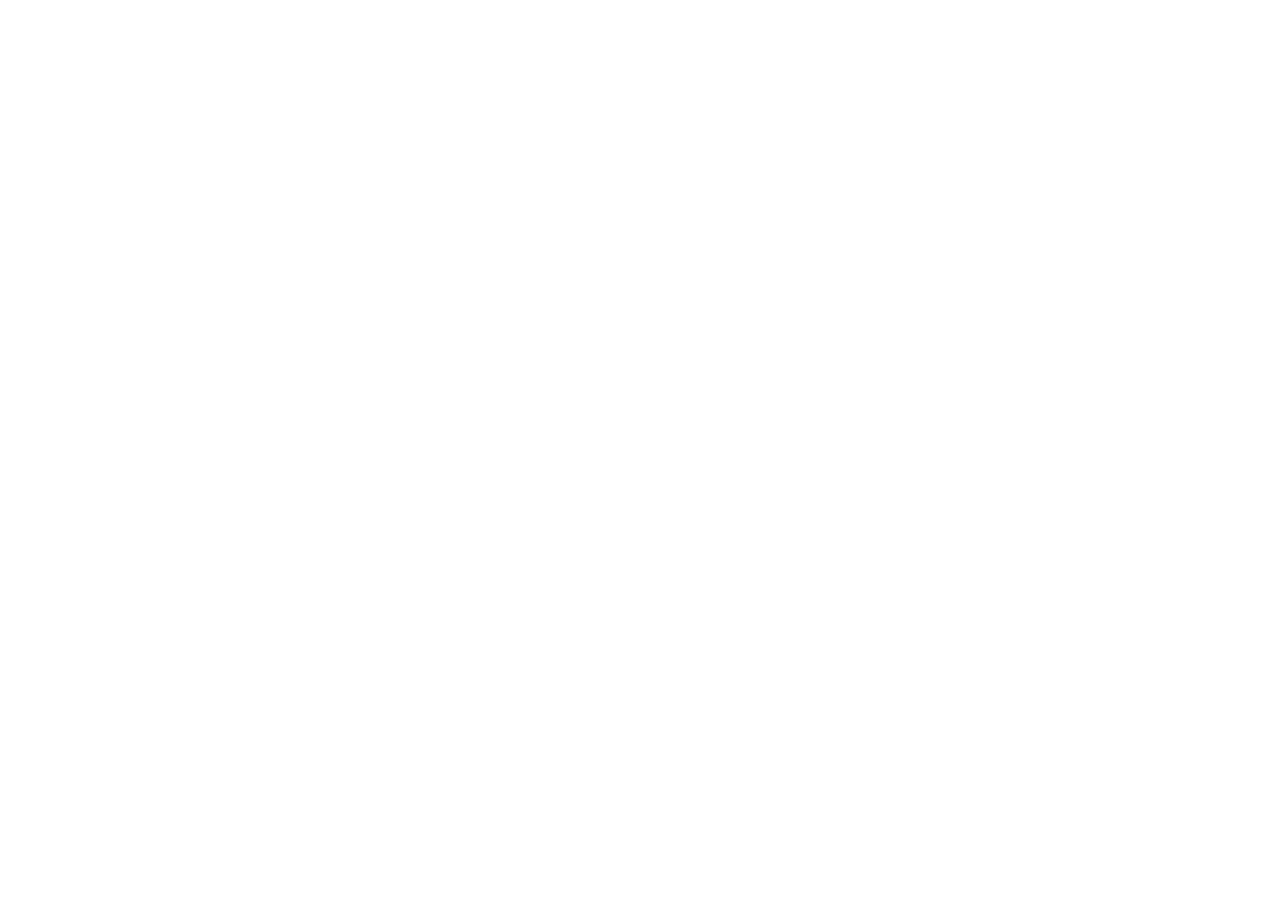
==== index.html @ f48431a9 "Initial commit" ====
<!DOCTYPE html>
<html lang="en">
<head>
    <meta charset="UTF-8">
    <meta http-equiv="X-UA-Compatible" content="IE=edge">
    <meta name="viewport" content="width=device-width, initial-scale=1.0">
    <title>SeeSaw</title>
    <link rel="stylesheet" href="assets/css/style.css">
</head>
<body>
    


    <script src="assets/js/app.js"></script>
</body>
</html>
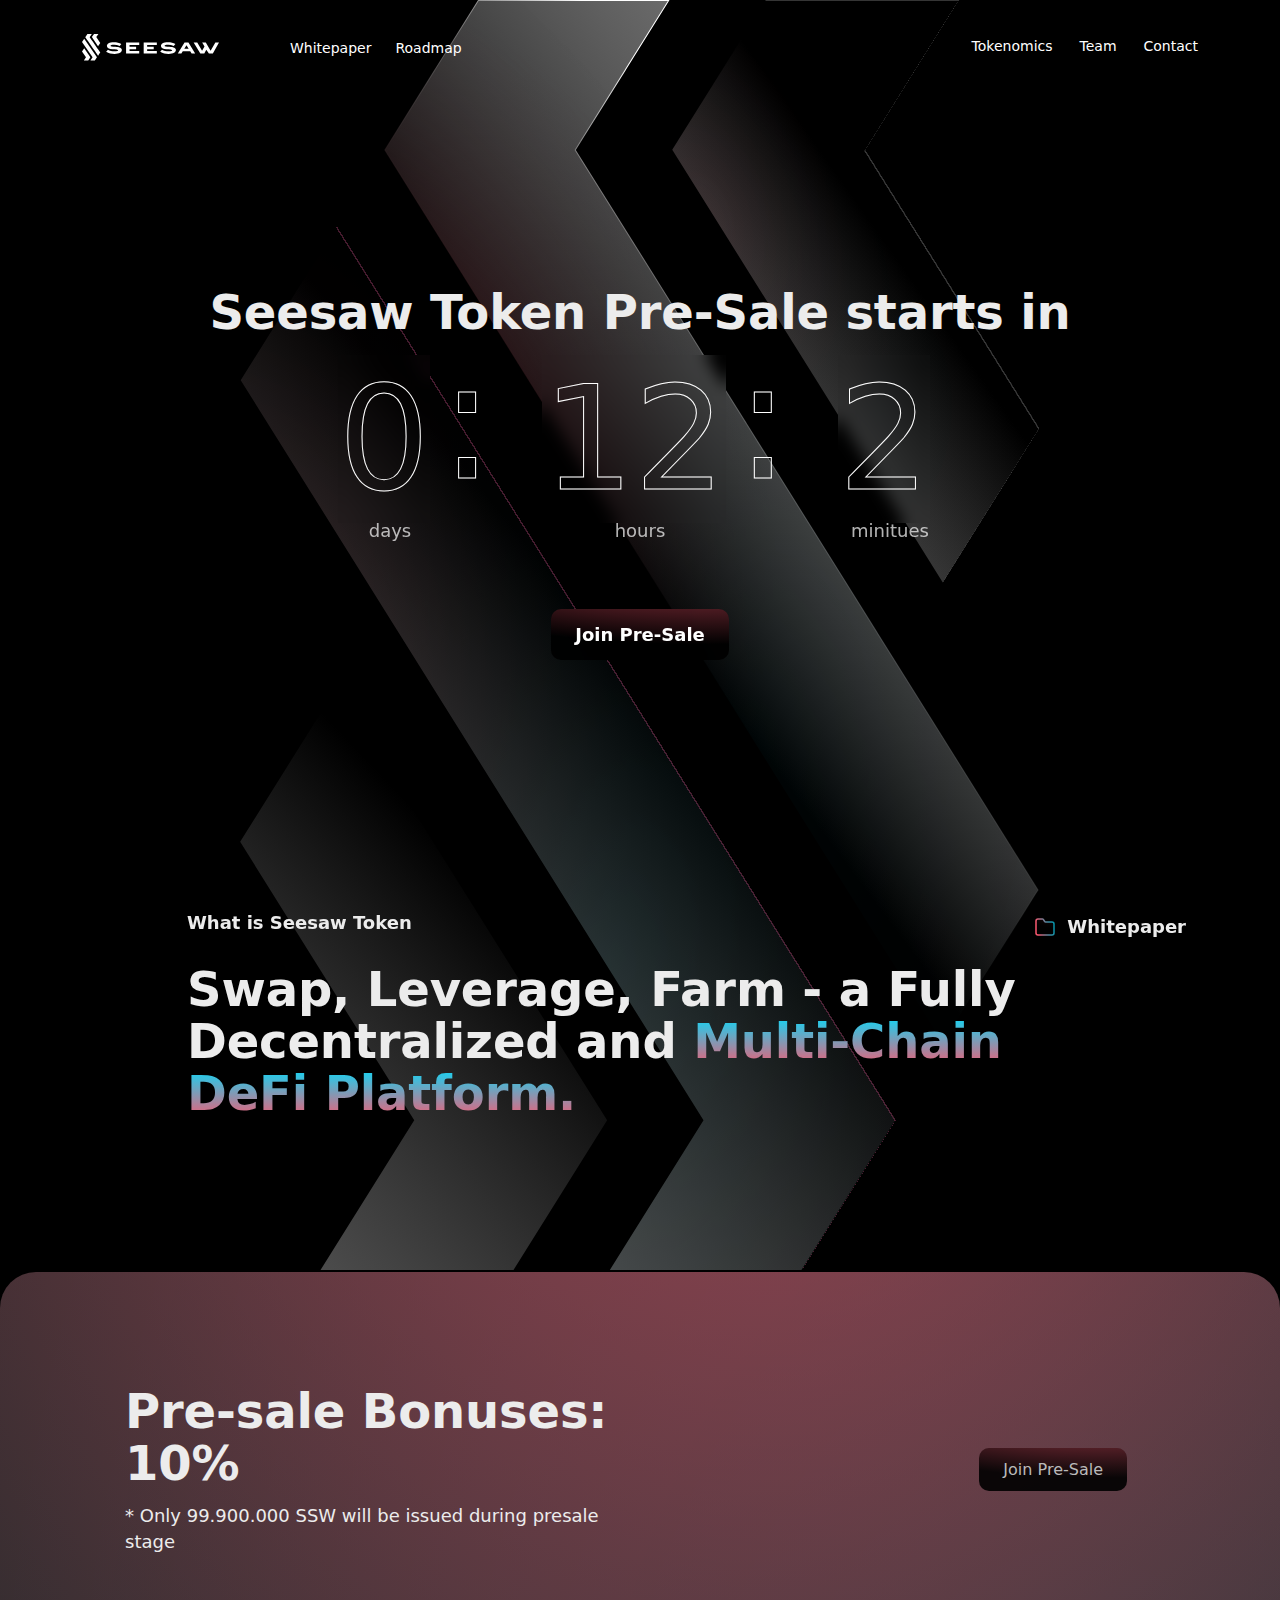
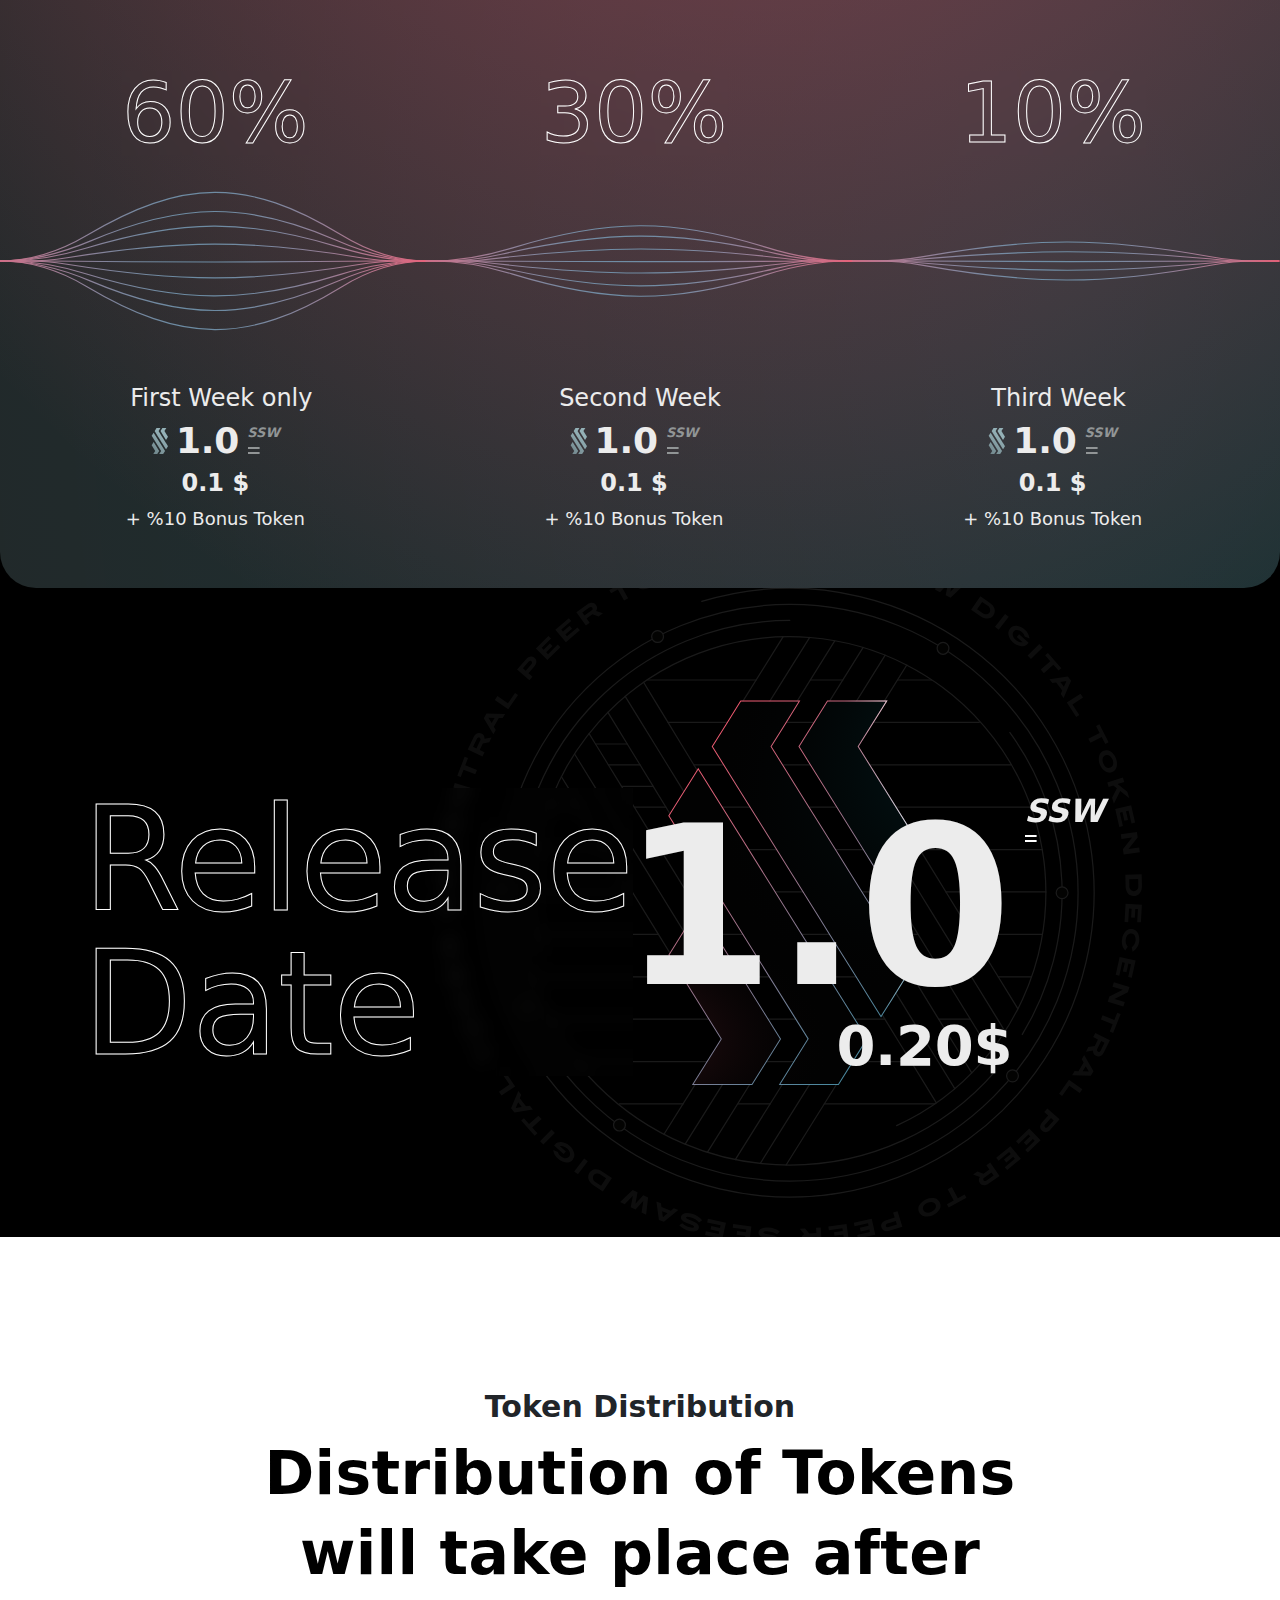
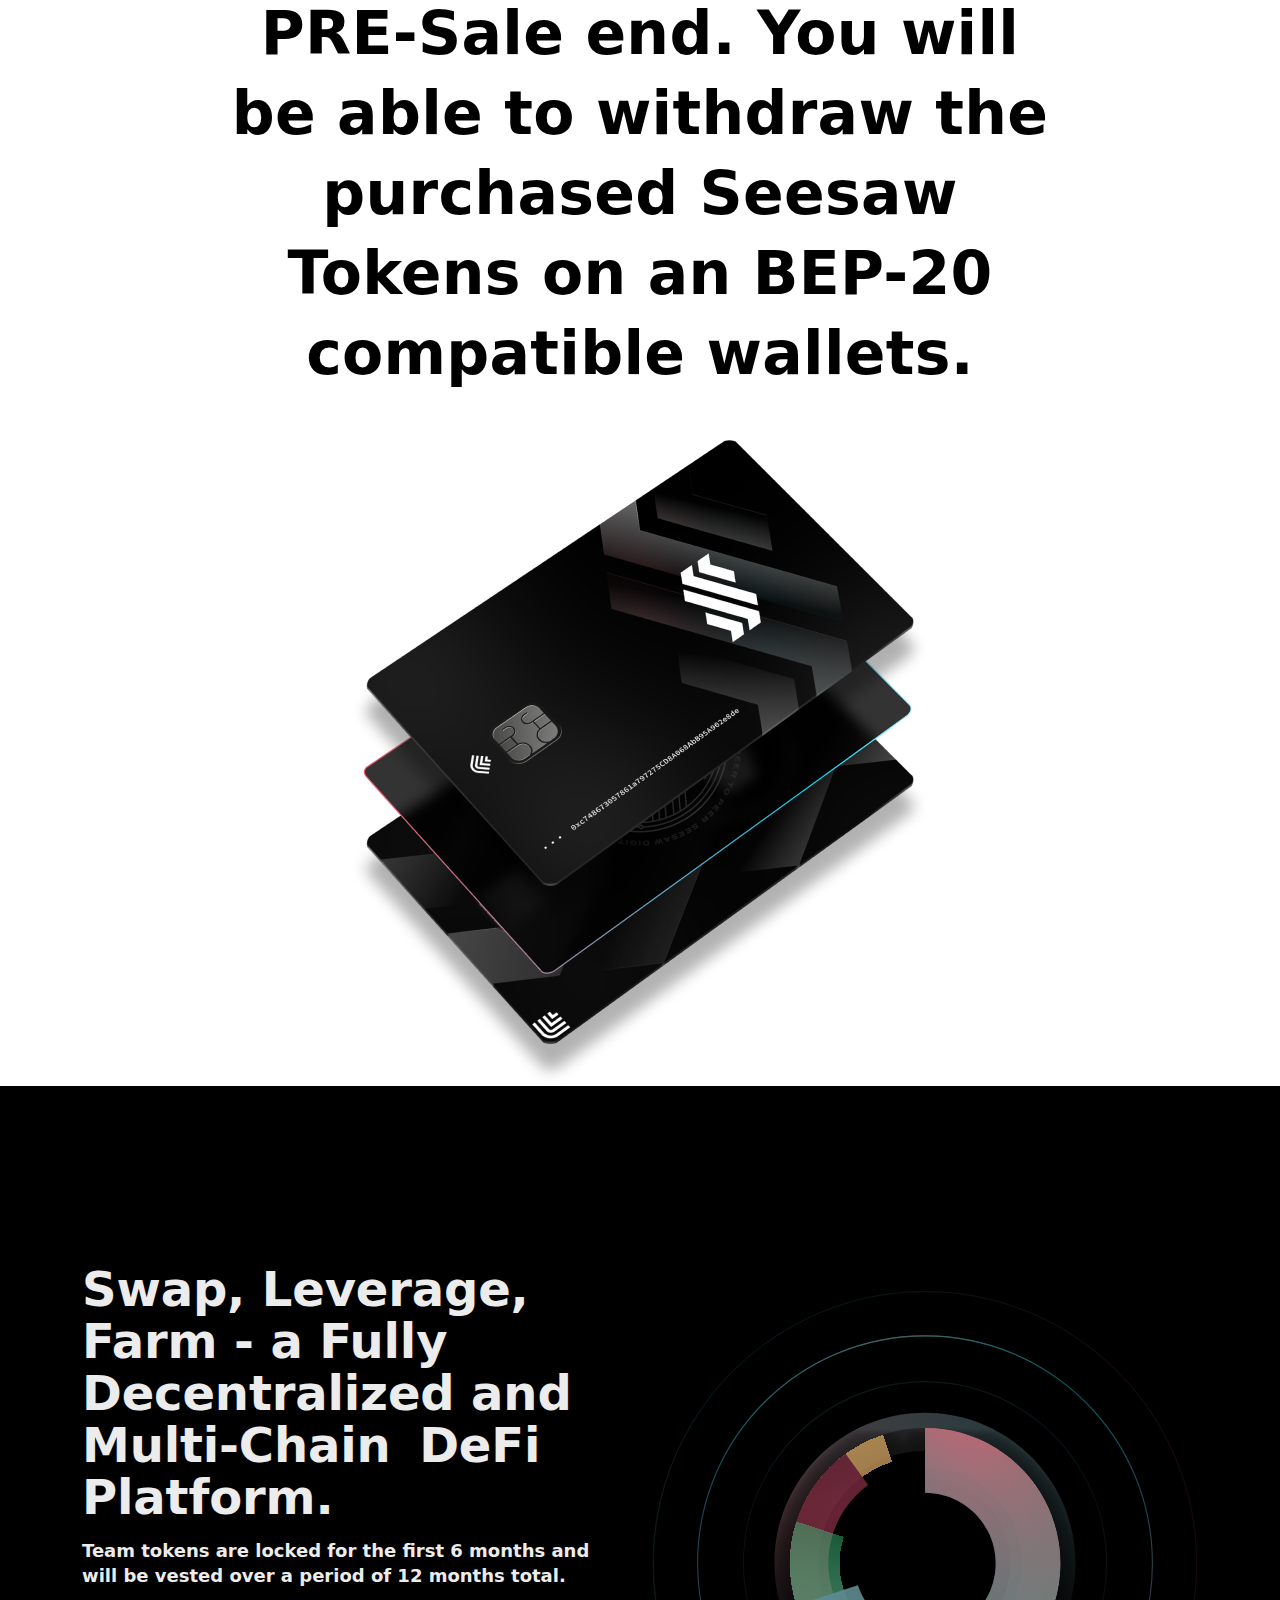
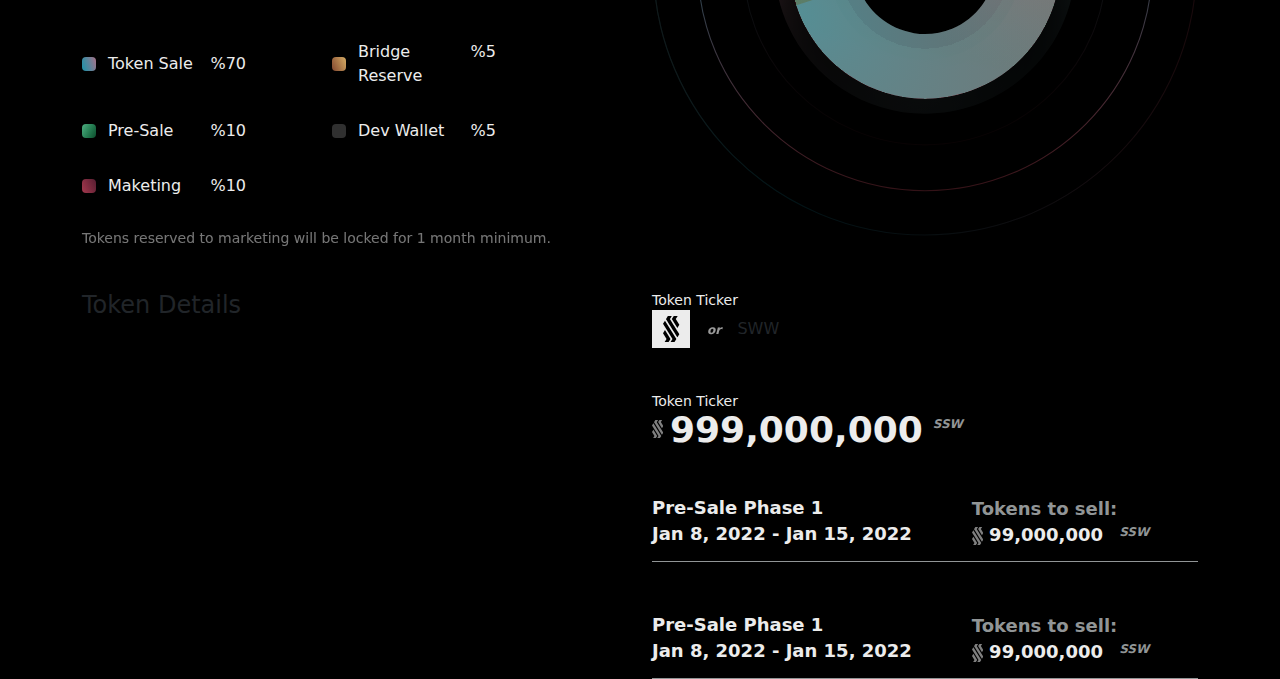
==== commit 998c4857: "duzenlemeler" ====
--- a/index.html
+++ b/index.html
@@ -1,16 +1,1530 @@
 <!DOCTYPE html>
 <html lang="en">
+
 <head>
     <meta charset="UTF-8">
     <meta http-equiv="X-UA-Compatible" content="IE=edge">
     <meta name="viewport" content="width=device-width, initial-scale=1.0">
     <title>SeeSaw</title>
     <link rel="stylesheet" href="assets/css/style.css">
+    <link rel="stylesheet" href="assets/css/bootstrap.min.css">
 </head>
+
 <body>
-    
+
+
+    <header id="header" class="header">
+        <div class="container">
+            <div class="row">
+                <div class="col-6">
+                    <div class="h-left">
+                        <ul class="d-flex align-items-center">
+                            <li> <a href="#" class="logo">
+                                    <svg width="137" height="27" viewBox="0 0 137 27" fill="none"
+                                        xmlns="http://www.w3.org/2000/svg">
+                                        <path
+                                            d="M32.0624 10.7291C29.7002 10.7291 28.4616 11.1595 28.4616 11.7877C28.4616 12.7021 30.1332 12.5948 33.3011 12.8463C37.7482 13.1861 39.854 14.0837 39.854 16.0734C39.854 18.4231 37.3152 19.9299 32.6131 19.9299C29.4452 19.9299 26.7494 19.248 24.1322 17.6875L25.9228 15.7158C27.8311 16.8626 29.9775 17.3478 32.5934 17.3478C34.9478 17.3478 36.1747 16.9353 36.1747 16.3071C36.1747 15.5715 34.2271 15.4821 30.6655 15.2341C26.8279 14.9659 24.8999 13.8179 24.8999 11.8807C24.8999 9.67527 27.3982 8.2042 31.7668 8.2042C34.9151 8.2042 37.3558 8.68819 39.3426 9.90774L37.709 11.8807C35.8019 11.1011 33.9511 10.7291 32.0624 10.7291ZM44.0762 19.589V8.55468H57.22V11.0474H47.541V12.8415H54.1136V15.3343H47.5384V17.0915H57.2174V19.5842L44.0762 19.589ZM61.6868 19.589V8.55468H74.8306V11.0474H65.1516V12.8415H71.7229V15.3343H65.1503V17.0915H74.8293V19.5842L61.6868 19.589ZM86.1067 10.7291C83.7523 10.7291 82.5058 11.1595 82.5058 11.7877C82.5058 12.7021 84.1787 12.5948 87.3453 12.8463C91.7924 13.1861 93.8983 14.0837 93.8983 16.0734C93.8983 18.4231 91.3595 19.9299 86.6573 19.9299C83.4894 19.9299 80.7924 19.248 78.1764 17.6875L79.967 15.7158C81.8754 16.8626 84.0218 17.3478 86.6377 17.3478C88.9921 17.3478 90.2189 16.9353 90.2189 16.3071C90.2189 15.5715 88.2701 15.4821 84.7084 15.2341C80.8721 14.9659 78.9429 13.8179 78.9429 11.8807C78.9429 9.67527 81.4424 8.2042 85.8111 8.2042C88.9594 8.2042 91.3987 8.68819 93.3869 9.90774L91.7532 11.8807C89.8462 11.1011 87.9967 10.7291 86.1067 10.7291ZM109.602 19.589L108.205 17.312H100.766L99.3695 19.589H95.8079L102.518 8.55945H106.454L113.163 19.589H109.602ZM104.486 11.1774L102.302 14.8181H106.671L104.486 11.1774ZM133.369 8.55468L128.601 16.7386L123.799 8.55468H120.166L122.505 12.5721L120.058 16.7446L115.255 8.56064H111.625L118.329 19.589H122.31L124.306 15.6752L126.871 19.589H130.853L137 8.56064L133.369 8.55468ZM2.20132 4.73035L0.0117713 7.92166L10.5828 23.3406L8.44299 26.4651H12.8195L14.9606 23.3418L2.20132 4.73035ZM2.20132 14.3293L0 17.5409L3.97494 23.3406L1.83509 26.4651H6.24166L8.3802 23.3454L2.20132 14.3293ZM17.5949 17.6065L16.5747 16.1127L15.5898 14.675L14.563 13.1801L13.5807 11.7496L12.55 10.2523L11.5664 8.82171L10.541 7.32679L9.55738 5.89625L8.53193 4.40132L7.66736 3.14006L7.78769 2.96362L8.81184 1.46989L9.79674 0.0298031L9.8059 0.0154982H5.43071L5.42287 0.0298031L4.43404 1.46989L3.4112 2.96362L3.28956 3.14006L4.1489 4.38701L5.17566 5.88194L6.16057 7.31249L7.18471 8.80741L8.16831 10.238L9.19376 11.7329L10.18 13.1634L11.212 14.675L12.1982 16.1127L13.221 17.6065L14.2072 19.0442L15.2327 20.5379L16.0528 21.73L16.1182 21.6347L16.8729 20.5331L17.1554 20.1231L17.8983 19.0394L18.1743 18.6353L18.241 18.5387L17.5949 17.6065ZM16.0515 12.1358L18.2528 8.92543L14.2766 3.12456L16.4151 0H12.0072L9.86868 3.11979L16.0515 12.1358Z"
+                                            fill="white" />
+                                    </svg>
+                                </a></li>
+                            <li><a href="#"> Whitepaper </a></li>
+                            <li><a href="#"> Roadmap </a></li>
+                        </ul>
+                    </div>
+                </div>
+                <div class="col-6 d-flex justify-content-end">
+                    <div class="h-right">
+                        <ul class="d-flex align-items-center">
+                            <li><a href="#"> Tokenomics </a></li>
+                            <li><a href="#"> Team </a></li>
+                            <li><a href="#"> Contact</a></li>
+                        </ul>
+                    </div>
+                </div>
+            </div>
+        </div>
+    </header>
+
+    <div class="back-svg">
+        <svg viewBox="0 0 794 1261" fill="none" xmlns="http://www.w3.org/2000/svg">
+            <g filter="url(#filter0_i_16_12308)">
+                <path
+                    d="M650.357 1112.21L557.262 1261H367.039L460.068 1112.21L0.531738 377.439L95.7319 225.352L650.357 1112.21Z"
+                    fill="url(#paint0_linear_16_12308)" />
+            </g>
+            <g opacity="0.2">
+                <path
+                    d="M650.357 1112.21L557.262 1261H367.039L460.068 1112.21L0.531738 377.439L95.7319 225.352L650.357 1112.21Z"
+                    fill="url(#paint1_radial_16_12308)" />
+                <path
+                    d="M650.357 1112.21L557.262 1261H367.039L460.068 1112.21L0.531738 377.439L95.7319 225.352L650.357 1112.21Z"
+                    fill="url(#paint2_radial_16_12308)" fill-opacity="0.4" />
+            </g>
+            <path d="M364.358 1112.37L271.396 1261H79.7989L172.827 1112.21L0 835.825L95.7321 682.786L364.358 1112.37Z"
+                fill="url(#paint3_linear_16_12308)" />
+            <path
+                d="M789.457 887.897L789.453 887.903L777.488 907.164L777.487 907.166L745.156 958.841L732.902 978.392L733.325 978.657L732.901 978.392L700.082 1030.82L700.081 1030.82L697.667 1034.72L662.46 978.392L662.036 978.657L662.46 978.392L617.873 907.164L575.015 838.682L530.518 767.454L530.094 767.719L530.518 767.454L487.682 698.972L443.162 627.744L442.739 628.009L443.162 627.744L400.327 559.262L399.903 559.527L400.327 559.262L355.74 488.034L312.971 419.64L268.474 348.435L268.05 348.7L268.474 348.435L225.638 279.93L225.638 279.93L181.03 208.725L181.029 208.724L143.612 148.855L148.719 140.752L148.72 140.75L193.218 69.5446L193.218 69.5444L236.142 0.951611L236.146 0.944675L236.15 0.937601L236.405 0.5H425.424L382.637 69.0144L382.637 69.0145L338.14 140.218L338.139 140.22L332.866 148.588L332.699 148.853L332.865 149.119L370.471 209.255L370.471 209.255L415.057 280.46L415.058 280.461L457.804 348.964L457.805 348.965L502.413 420.17L502.413 420.171L545.16 488.564L545.16 488.564L589.746 559.792L589.746 559.792L632.493 628.274L632.493 628.275L677.102 699.502L719.938 767.984L764.435 839.212L764.859 838.947L764.435 839.212L792.211 883.602L789.457 887.897Z"
+                fill="url(#paint4_linear_16_12308)" stroke="url(#paint5_linear_16_12308)" />
+            <g opacity="0.2">
+                <path
+                    d="M792.803 883.606L789.878 888.167L777.911 907.429L745.58 959.107L733.325 978.657L700.506 1031.09L697.669 1035.67L662.036 978.657L617.449 907.429L574.592 838.947L530.094 767.719L487.258 699.237L442.739 628.009L399.903 559.527L355.317 488.299L312.547 419.905L268.05 348.7L225.214 280.195L180.606 208.99L143.022 148.854L148.296 140.485L192.794 69.2794L235.718 0.686373L236.117 0H426.296L425.897 0.686373L383.061 69.2794L338.563 140.485L333.289 148.854L370.895 208.99L415.481 280.195L458.228 348.7L502.837 419.905L545.584 488.299L590.17 559.527L632.917 628.009L677.526 699.237L720.361 767.719L764.859 838.947L792.803 883.606Z"
+                    fill="url(#paint6_radial_16_12308)" fill-opacity="0.5" />
+                <path
+                    d="M792.803 883.606L789.878 888.167L777.911 907.429L745.58 959.107L733.325 978.657L700.506 1031.09L697.669 1035.67L662.036 978.657L617.449 907.429L574.592 838.947L530.094 767.719L487.258 699.237L442.739 628.009L399.903 559.527L355.317 488.299L312.547 419.905L268.05 348.7L225.214 280.195L180.606 208.99L143.022 148.854L148.296 140.485L192.794 69.2794L235.718 0.686373L236.117 0H426.296L425.897 0.686373L383.061 69.2794L338.563 140.485L333.289 148.854L370.895 208.99L415.481 280.195L458.228 348.7L502.837 419.905L545.584 488.299L590.17 559.527L632.917 628.009L677.526 699.237L720.361 767.719L764.859 838.947L792.803 883.606Z"
+                    fill="url(#paint7_radial_16_12308)" />
+            </g>
+            <path
+                d="M429.021 148.7L521.961 0.0444336H713.558L620.53 148.832L793.379 425.241L697.647 578.258L429.021 148.7Z"
+                fill="url(#paint8_linear_16_12308)" />
+            <g opacity="0.7" filter="url(#filter1_i_16_12308)">
+                <path
+                    d="M429.021 148.7L521.961 0.0444336H713.558L620.53 148.832L793.379 425.241L697.647 578.258L429.021 148.7Z"
+                    fill="url(#paint9_linear_16_12308)" fill-opacity="0.01" />
+            </g>
+            <g opacity="0.1">
+                <path
+                    d="M429.021 148.7L521.961 0.0444336H713.558L620.53 148.832L793.379 425.241L697.647 578.258L429.021 148.7Z"
+                    fill="url(#paint10_radial_16_12308)" fill-opacity="0.2" />
+                <path
+                    d="M429.021 148.7L521.961 0.0444336H713.558L620.53 148.832L793.379 425.241L697.647 578.258L429.021 148.7Z"
+                    fill="url(#paint11_radial_16_12308)" fill-opacity="0.6" />
+            </g>
+            <defs>
+                <filter id="filter0_i_16_12308" x="0.531738" y="225.352" width="649.826" height="1035.65"
+                    filterUnits="userSpaceOnUse" color-interpolation-filters="sRGB">
+                    <feFlood flood-opacity="0" result="BackgroundImageFix" />
+                    <feBlend mode="normal" in="SourceGraphic" in2="BackgroundImageFix" result="shape" />
+                    <feColorMatrix in="SourceAlpha" type="matrix" values="0 0 0 0 0 0 0 0 0 0 0 0 0 0 0 0 0 0 127 0"
+                        result="hardAlpha" />
+                    <feOffset dx="-1" dy="1" />
+                    <feComposite in2="hardAlpha" operator="arithmetic" k2="-1" k3="1" />
+                    <feColorMatrix type="matrix"
+                        values="0 0 0 0 0.823529 0 0 0 0 0.32549 0 0 0 0 0.541177 0 0 0 0.33 0" />
+                    <feBlend mode="normal" in2="shape" result="effect1_innerShadow_16_12308" />
+                </filter>
+                <filter id="filter1_i_16_12308" x="429.021" y="0.0444336" width="364.358" height="578.214"
+                    filterUnits="userSpaceOnUse" color-interpolation-filters="sRGB">
+                    <feFlood flood-opacity="0" result="BackgroundImageFix" />
+                    <feBlend mode="normal" in="SourceGraphic" in2="BackgroundImageFix" result="shape" />
+                    <feColorMatrix in="SourceAlpha" type="matrix" values="0 0 0 0 0 0 0 0 0 0 0 0 0 0 0 0 0 0 127 0"
+                        result="hardAlpha" />
+                    <feOffset dx="-1" dy="1" />
+                    <feComposite in2="hardAlpha" operator="arithmetic" k2="-1" k3="1" />
+                    <feColorMatrix type="matrix" values="0 0 0 0 1 0 0 0 0 1 0 0 0 0 1 0 0 0 0.3 0" />
+                    <feBlend mode="normal" in2="shape" result="effect1_innerShadow_16_12308" />
+                </filter>
+                <linearGradient id="paint0_linear_16_12308" x1="-524.089" y1="1420.35" x2="391.6" y2="670.099"
+                    gradientUnits="userSpaceOnUse">
+                    <stop stop-color="white" stop-opacity="0.5" />
+                    <stop offset="1" />
+                </linearGradient>
+                <radialGradient id="paint1_radial_16_12308" cx="0" cy="0" r="1" gradientUnits="userSpaceOnUse"
+                    gradientTransform="translate(366.51 958.424) rotate(92.9399) scale(800.684 506.858)">
+                    <stop stop-color="#00DFFF" stop-opacity="0.25" />
+                    <stop offset="1" stop-color="#181818" stop-opacity="0" />
+                </radialGradient>
+                <radialGradient id="paint2_radial_16_12308" cx="0" cy="0" r="1" gradientUnits="userSpaceOnUse"
+                    gradientTransform="translate(55.0418 615.501) rotate(67.7589) scale(526.216 292.773)">
+                    <stop stop-color="#FC576E" />
+                    <stop offset="1" stop-color="#181818" stop-opacity="0" />
+                </radialGradient>
+                <linearGradient id="paint3_linear_16_12308" x1="-508.577" y1="1624.05" x2="256.8" y2="890.76"
+                    gradientUnits="userSpaceOnUse">
+                    <stop stop-color="white" stop-opacity="0.5" />
+                    <stop offset="1" />
+                </linearGradient>
+                <linearGradient id="paint4_linear_16_12308" x1="852.5" y1="140" x2="347.287" y2="518.383"
+                    gradientUnits="userSpaceOnUse">
+                    <stop stop-color="white" stop-opacity="0.5" />
+                    <stop offset="1" />
+                </linearGradient>
+                <linearGradient id="paint5_linear_16_12308" x1="649" y1="392" x2="411" y2="581"
+                    gradientUnits="userSpaceOnUse">
+                    <stop stop-color="white" />
+                    <stop offset="1" stop-opacity="0" />
+                </linearGradient>
+                <radialGradient id="paint6_radial_16_12308" cx="0" cy="0" r="1" gradientUnits="userSpaceOnUse"
+                    gradientTransform="translate(508.975 733.089) rotate(92.9396) scale(800.701 506.823)">
+                    <stop stop-color="#00DFFF" stop-opacity="0.25" />
+                    <stop offset="1" stop-color="#181818" stop-opacity="0" />
+                </radialGradient>
+                <radialGradient id="paint7_radial_16_12308" cx="0" cy="0" r="1" gradientUnits="userSpaceOnUse"
+                    gradientTransform="translate(197.528 390.157) rotate(67.7607) scale(526.22 292.757)">
+                    <stop stop-color="#FC576E" />
+                    <stop offset="1" stop-color="#181818" stop-opacity="0" />
+                </radialGradient>
+                <linearGradient id="paint8_linear_16_12308" x1="142.595" y1="618.05" x2="654.34" y2="255.618"
+                    gradientUnits="userSpaceOnUse">
+                    <stop stop-color="white" stop-opacity="0.5" />
+                    <stop offset="1" />
+                </linearGradient>
+                <linearGradient id="paint9_linear_16_12308" x1="134.866" y1="667.225" x2="646.531" y2="246.209"
+                    gradientUnits="userSpaceOnUse">
+                    <stop stop-color="white" stop-opacity="0.5" />
+                    <stop offset="1" />
+                </linearGradient>
+                <radialGradient id="paint10_radial_16_12308" cx="0" cy="0" r="1" gradientUnits="userSpaceOnUse"
+                    gradientTransform="translate(634.226 409.327) rotate(92.9524) scale(447.036 284.192)">
+                    <stop stop-color="#00DFFF" stop-opacity="0.25" />
+                    <stop offset="1" stop-color="#181818" stop-opacity="0" />
+                </radialGradient>
+                <radialGradient id="paint11_radial_16_12308" cx="0" cy="0" r="1" gradientUnits="userSpaceOnUse"
+                    gradientTransform="translate(459.585 217.869) rotate(67.6731) scale(293.973 164.057)">
+                    <stop stop-color="#FC576E" />
+                    <stop offset="1" stop-color="#181818" stop-opacity="0" />
+                </radialGradient>
+            </defs>
+        </svg>
+    </div>
+
+    <main>
+        <section id="banner">
+            <div class="container">
+                <div class="row">
+                    <div class="time-center">
+                        <h1> Seesaw Token Pre-Sale starts in </h1>
+                        <div class="time-area d-flex">
+                            <div class="time">
+                                <span class="day circle"> </span>
+                                <p> days </p>
+                            </div>
+                            <div class="time">
+                                <span class="hours circle"></span>
+                                <p> hours </p>
+                            </div>
+                            <div class="time">
+                                <span class="min"></span>
+                                <p> minitues </p>
+                            </div>
+                        </div>
+                        <a href="#" class="join-btn">
+                            Join Pre-Sale
+                        </a>
+                    </div>
+                </div>
+            </div>
+        </section>
+
+        <section id="paper">
+            <div class="container">
+                <div class="row">
+                    <div class="col-lg-6">
+                        <div class="p-left">
+                            <h5> What is Seesaw Token </h5>
+                        </div>
+                    </div>
+                    <div class="col-lg-6 d-flex justify-content-end align-items-center">
+                        <div class="p-right d-flex align-items-center">
+                            <svg width="24" height="24" viewBox="0 0 24 24" fill="none"
+                                xmlns="http://www.w3.org/2000/svg">
+                                <g filter="url(#filter0_b_16_12347)">
+                                    <path
+                                        d="M19 6.94H12.529C12.198 6.94 11.888 6.776 11.702 6.502L10.297 4.437C10.111 4.164 9.802 4 9.471 4H5C3.895 4 3 4.895 3 6V18C3 19.105 3.895 20 5 20H19C20.105 20 21 19.105 21 18V8.94C21 7.836 20.105 6.94 19 6.94Z"
+                                        fill="black" fill-opacity="0.6" />
+                                    <path
+                                        d="M19 6.94H12.529C12.198 6.94 11.888 6.776 11.702 6.502L10.297 4.437C10.111 4.164 9.802 4 9.471 4H5C3.895 4 3 4.895 3 6V18C3 19.105 3.895 20 5 20H19C20.105 20 21 19.105 21 18V8.94C21 7.836 20.105 6.94 19 6.94Z"
+                                        fill="url(#paint0_radial_16_12347)" />
+                                    <path
+                                        d="M19 6.94H12.529C12.198 6.94 11.888 6.776 11.702 6.502L10.297 4.437C10.111 4.164 9.802 4 9.471 4H5C3.895 4 3 4.895 3 6V18C3 19.105 3.895 20 5 20H19C20.105 20 21 19.105 21 18V8.94C21 7.836 20.105 6.94 19 6.94Z"
+                                        stroke="url(#paint1_linear_16_12347)" stroke-width="1.5" />
+                                </g>
+                                <defs>
+                                    <filter id="filter0_b_16_12347" x="-5.75" y="-4.75" width="35.5" height="33.5"
+                                        filterUnits="userSpaceOnUse" color-interpolation-filters="sRGB">
+                                        <feFlood flood-opacity="0" result="BackgroundImageFix" />
+                                        <feGaussianBlur in="BackgroundImage" stdDeviation="4" />
+                                        <feComposite in2="SourceAlpha" operator="in"
+                                            result="effect1_backgroundBlur_16_12347" />
+                                        <feBlend mode="normal" in="SourceGraphic" in2="effect1_backgroundBlur_16_12347"
+                                            result="shape" />
+                                    </filter>
+                                    <radialGradient id="paint0_radial_16_12347" cx="0" cy="0" r="1"
+                                        gradientUnits="userSpaceOnUse"
+                                        gradientTransform="translate(18.75 -22.6122) rotate(92.6838) scale(37.7557 43.247)">
+                                        <stop stop-color="#FC576E" />
+                                        <stop offset="1" stop-opacity="0" />
+                                    </radialGradient>
+                                    <linearGradient id="paint1_linear_16_12347" x1="19.9219" y1="0.408161" x2="2.16912"
+                                        y2="3.64173" gradientUnits="userSpaceOnUse">
+                                        <stop stop-color="#00DFFF" stop-opacity="0.67" />
+                                        <stop offset="1" stop-color="#FC576E" />
+                                    </linearGradient>
+                                </defs>
+                            </svg>
+                            <span> Whitepaper </span>
+                        </div>
+                    </div>
+                    <div class="col-12">
+                        <div class="p-content">
+                            <p>
+                                Swap, Leverage, Farm - a Fully <br> Decentralized and
+                                <span> Multi-Chain <br> DeFi Platform. </span>
+                            </p>
+                        </div>
+                    </div>
+                </div>
+            </div>
+        </section>
+
+        <section id="bonus">
+            <div class="container">
+                <div class="row">
+                    <div class="col-lg-6">
+                        <div class="b-left">
+                            <span> Pre-sale Bonuses: 10% </span>
+                            <p>* Only 99.900.000 SSW will be issued during presale stage</p>
+                        </div>
+                    </div>
+                    <div class="col-lg-6 d-flex align-items-center justify-content-end">
+                        <div class="b-right">
+                            <a href="#">
+                                Join Pre-Sale
+                            </a>
+                        </div>
+                    </div>
+                    <div class="number-bonus d-flex">
+                        <div class="col-4 d-flex justify-content-center">
+                            <span> 60% </span>
+                        </div>
+                        <div class="col-4 d-flex justify-content-center">
+                            <span> 30% </span>
+                        </div>
+                        <div class="col-4 d-flex justify-content-center">
+                            <span> 10% </span>
+                        </div>
+                    </div>
+                    <div class="bonus-svg  g-0">
+                        <svg width="100%" height="146" viewBox="0 0 1344 146" fill="none"
+                            xmlns="http://www.w3.org/2000/svg">
+                            <path
+                                d="M0 73V73C32.608 73 64.5761 64.8662 94.595 52.1324C191.29 11.1151 259.613 10.2943 354.392 51.6546C384.03 64.5882 415.663 73 448 73V73"
+                                stroke="url(#paint0_radial_16_12416)" stroke-width="1.2" />
+                            <path
+                                d="M0 73V73C32.314 73 63.59 62.6117 91.3481 46.0684C191.059 -13.3568 260.372 -14.511 358.116 45.5524C385.402 62.3198 416.307 73 448.334 73V73"
+                                stroke="url(#paint1_radial_16_12416)" stroke-width="1.2" />
+                            <path
+                                d="M0 72.9999H7.03573C35.195 72.9999 63.0828 67.901 90.0156 59.6809C189.967 29.1751 259.26 28.3475 356.78 58.6999C384.78 67.4146 413.787 72.9999 443.112 72.9999H448"
+                                stroke="url(#paint2_radial_16_12416)" stroke-width="1.2" />
+                            <path
+                                d="M0 73H28.5295C42.5372 73 56.5528 71.7785 70.3858 69.5732C188.276 50.7787 262.025 50.3319 377.091 69.2874C391.519 71.6641 406.135 73 420.757 73H448"
+                                stroke="url(#paint3_radial_16_12416)" stroke-width="1.2" />
+                            <path
+                                d="M0 73V73C32.608 73 64.5761 81.1338 94.595 93.8676C191.29 134.885 259.613 135.706 354.392 94.3454C384.03 81.4118 415.663 73 448 73V73"
+                                stroke="url(#paint4_radial_16_12416)" stroke-width="1.2" />
+                            <path
+                                d="M0 73V73C32.314 73 63.59 83.3883 91.3481 99.9316C191.059 159.357 260.372 160.511 358.116 100.448C385.402 83.6802 416.307 73 448.334 73V73"
+                                stroke="url(#paint5_radial_16_12416)" stroke-width="1.2" />
+                            <path
+                                d="M0 73.0001H7.03573C35.195 73.0001 63.0828 78.099 90.0156 86.3191C189.967 116.825 259.26 117.653 356.78 87.3001C384.78 78.5854 413.787 73.0001 443.112 73.0001H448"
+                                stroke="url(#paint6_radial_16_12416)" stroke-width="1.2" />
+                            <path
+                                d="M0 73H28.5295C42.5372 73 56.5528 74.2215 70.3858 76.4268C188.276 95.2213 262.025 95.6681 377.091 76.7126C391.519 74.3359 406.135 73 420.757 73H448"
+                                stroke="url(#paint7_radial_16_12416)" stroke-width="1.2" />
+                            <path d="M0 73.0001H49.5782C187.495 74.5594 263.986 74.5922 398.781 73.0001H448"
+                                stroke="url(#paint8_radial_16_12416)" stroke-width="1.2" />
+                            <path
+                                d="M447 73H453.705C482.104 73 510.225 67.8106 537.369 59.4606C637.141 28.7694 706.408 27.9353 803.754 58.4663C831.972 67.3165 861.217 73 890.79 73H895.334"
+                                stroke="url(#paint9_radial_16_12416)" stroke-width="1.2" />
+                            <path
+                                d="M447 73.0001H465.934C486.312 73.0001 506.625 70.3777 526.498 65.8723C636.076 41.0299 708.048 40.4027 814.967 65.3062C835.665 70.1273 856.835 73.0001 878.087 73.0001H895.334"
+                                stroke="url(#paint10_radial_16_12416)" stroke-width="1.2" />
+                            <path d="M447 72.9996H496.615C634.634 56.3571 711.182 56.0067 846.078 72.9996H895.334"
+                                stroke="url(#paint11_radial_16_12416)" stroke-width="1.2" />
+                            <path
+                                d="M447 73H453.705C482.104 73 510.225 78.1894 537.369 86.5394C637.141 117.231 706.408 118.065 803.754 87.5337C831.972 78.6835 861.217 73 890.79 73H895.334"
+                                stroke="url(#paint12_radial_16_12416)" stroke-width="1.2" />
+                            <path
+                                d="M447 72.9999H465.934C486.312 72.9999 506.625 75.6223 526.498 80.1277C636.076 104.97 708.048 105.597 814.967 80.6938C835.665 75.8727 856.835 72.9999 878.087 72.9999H895.334"
+                                stroke="url(#paint13_radial_16_12416)" stroke-width="1.2" />
+                            <path d="M447 73.0004H496.615C634.634 89.6429 711.182 89.9933 846.078 73.0004H895.334"
+                                stroke="url(#paint14_radial_16_12416)" stroke-width="1.2" />
+                            <path d="M447 73.0002H496.615C634.634 74.1097 711.182 74.133 846.078 73.0002H895.334"
+                                stroke="url(#paint15_radial_16_12416)" stroke-width="1.2" />
+                            <path
+                                d="M895 73H920.931C936.685 73 952.416 71.4523 967.927 68.6885C1083.58 48.0803 1156.92 47.5829 1269.79 68.3351C1285.97 71.3082 1302.36 73 1318.8 73H1343.33"
+                                stroke="url(#paint16_radial_16_12416)" stroke-width="1.2" />
+                            <path d="M895 72.9997H944.615C1082.63 60.2312 1159.18 59.9624 1294.08 72.9997H1343.33"
+                                stroke="url(#paint17_radial_16_12416)" stroke-width="1.2" />
+                            <path
+                                d="M895 73H920.931C936.685 73 952.416 74.5477 967.927 77.3115C1083.58 97.9197 1156.92 98.4171 1269.79 77.6649C1285.97 74.6918 1302.36 73 1318.8 73H1343.33"
+                                stroke="url(#paint18_radial_16_12416)" stroke-width="1.2" />
+                            <path d="M895 73.0003H944.615C1082.63 85.7688 1159.18 86.0376 1294.08 73.0003H1343.33"
+                                stroke="url(#paint19_radial_16_12416)" stroke-width="1.2" />
+                            <path d="M895 73.0001H944.615C1082.63 73.8513 1159.18 73.8693 1294.08 73.0001H1343.33"
+                                stroke="url(#paint20_radial_16_12416)" stroke-width="1.2" />
+                            <defs>
+                                <radialGradient id="paint0_radial_16_12416" cx="0" cy="0" r="1"
+                                    gradientUnits="userSpaceOnUse"
+                                    gradientTransform="translate(208.162 3609) rotate(-90) scale(7540 305.275)">
+                                    <stop stop-color="#00DFFF" stop-opacity="0.67" />
+                                    <stop offset="1" stop-color="#FC576E" />
+                                </radialGradient>
+                                <radialGradient id="paint1_radial_16_12416" cx="0" cy="0" r="1"
+                                    gradientUnits="userSpaceOnUse"
+                                    gradientTransform="translate(208.317 4969) rotate(-90) scale(10440 305.503)">
+                                    <stop stop-color="#00DFFF" stop-opacity="0.67" />
+                                    <stop offset="1" stop-color="#FC576E" />
+                                </radialGradient>
+                                <radialGradient id="paint2_radial_16_12416" cx="0" cy="0" r="1"
+                                    gradientUnits="userSpaceOnUse"
+                                    gradientTransform="translate(208.162 2564.27) rotate(-90) scale(5312.27 305.275)">
+                                    <stop stop-color="#00DFFF" stop-opacity="0.67" />
+                                    <stop offset="1" stop-color="#FC576E" />
+                                </radialGradient>
+                                <radialGradient id="paint3_radial_16_12416" cx="0" cy="0" r="1"
+                                    gradientUnits="userSpaceOnUse"
+                                    gradientTransform="translate(208.162 1278.45) rotate(-90) scale(2570.45 305.275)">
+                                    <stop stop-color="#00DFFF" stop-opacity="0.67" />
+                                    <stop offset="1" stop-color="#FC576E" />
+                                </radialGradient>
+                                <radialGradient id="paint4_radial_16_12416" cx="0" cy="0" r="1"
+                                    gradientUnits="userSpaceOnUse"
+                                    gradientTransform="translate(208.162 -3463) rotate(90) scale(7540 305.275)">
+                                    <stop stop-color="#00DFFF" stop-opacity="0.67" />
+                                    <stop offset="1" stop-color="#FC576E" />
+                                </radialGradient>
+                                <radialGradient id="paint5_radial_16_12416" cx="0" cy="0" r="1"
+                                    gradientUnits="userSpaceOnUse"
+                                    gradientTransform="translate(208.317 -4823) rotate(90) scale(10440 305.503)">
+                                    <stop stop-color="#00DFFF" stop-opacity="0.67" />
+                                    <stop offset="1" stop-color="#FC576E" />
+                                </radialGradient>
+                                <radialGradient id="paint6_radial_16_12416" cx="0" cy="0" r="1"
+                                    gradientUnits="userSpaceOnUse"
+                                    gradientTransform="translate(208.162 -2418.27) rotate(90) scale(5312.27 305.275)">
+                                    <stop stop-color="#00DFFF" stop-opacity="0.67" />
+                                    <stop offset="1" stop-color="#FC576E" />
+                                </radialGradient>
+                                <radialGradient id="paint7_radial_16_12416" cx="0" cy="0" r="1"
+                                    gradientUnits="userSpaceOnUse"
+                                    gradientTransform="translate(208.162 -1132.45) rotate(90) scale(2570.45 305.275)">
+                                    <stop stop-color="#00DFFF" stop-opacity="0.67" />
+                                    <stop offset="1" stop-color="#FC576E" />
+                                </radialGradient>
+                                <radialGradient id="paint8_radial_16_12416" cx="0" cy="0" r="1"
+                                    gradientUnits="userSpaceOnUse"
+                                    gradientTransform="translate(208.162 -7.36356) rotate(90) scale(171.364 305.275)">
+                                    <stop stop-color="#00DFFF" stop-opacity="0.67" />
+                                    <stop offset="1" stop-color="#FC576E" />
+                                </radialGradient>
+                                <radialGradient id="paint9_radial_16_12416" cx="0" cy="0" r="1"
+                                    gradientUnits="userSpaceOnUse"
+                                    gradientTransform="translate(655.317 2589) rotate(-90) scale(5365 305.503)">
+                                    <stop stop-color="#00DFFF" stop-opacity="0.67" />
+                                    <stop offset="1" stop-color="#FC576E" />
+                                </radialGradient>
+                                <radialGradient id="paint10_radial_16_12416" cx="0" cy="0" r="1"
+                                    gradientUnits="userSpaceOnUse"
+                                    gradientTransform="translate(655.317 1845.64) rotate(-90) scale(3779.89 305.503)">
+                                    <stop stop-color="#00DFFF" stop-opacity="0.67" />
+                                    <stop offset="1" stop-color="#FC576E" />
+                                </radialGradient>
+                                <radialGradient id="paint11_radial_16_12416" cx="0" cy="0" r="1"
+                                    gradientUnits="userSpaceOnUse"
+                                    gradientTransform="translate(655.317 930.727) rotate(-90) scale(1828.98 305.503)">
+                                    <stop stop-color="#00DFFF" stop-opacity="0.67" />
+                                    <stop offset="1" stop-color="#FC576E" />
+                                </radialGradient>
+                                <radialGradient id="paint12_radial_16_12416" cx="0" cy="0" r="1"
+                                    gradientUnits="userSpaceOnUse"
+                                    gradientTransform="translate(655.317 -2443) rotate(90) scale(5365 305.503)">
+                                    <stop stop-color="#00DFFF" stop-opacity="0.67" />
+                                    <stop offset="1" stop-color="#FC576E" />
+                                </radialGradient>
+                                <radialGradient id="paint13_radial_16_12416" cx="0" cy="0" r="1"
+                                    gradientUnits="userSpaceOnUse"
+                                    gradientTransform="translate(655.317 -1699.64) rotate(90) scale(3779.89 305.503)">
+                                    <stop stop-color="#00DFFF" stop-opacity="0.67" />
+                                    <stop offset="1" stop-color="#FC576E" />
+                                </radialGradient>
+                                <radialGradient id="paint14_radial_16_12416" cx="0" cy="0" r="1"
+                                    gradientUnits="userSpaceOnUse"
+                                    gradientTransform="translate(655.317 -784.727) rotate(90) scale(1828.98 305.503)">
+                                    <stop stop-color="#00DFFF" stop-opacity="0.67" />
+                                    <stop offset="1" stop-color="#FC576E" />
+                                </radialGradient>
+                                <radialGradient id="paint15_radial_16_12416" cx="0" cy="0" r="1"
+                                    gradientUnits="userSpaceOnUse"
+                                    gradientTransform="translate(655.317 15.8183) rotate(90) scale(121.932 305.503)">
+                                    <stop stop-color="#00DFFF" stop-opacity="0.67" />
+                                    <stop offset="1" stop-color="#FC576E" />
+                                </radialGradient>
+                                <radialGradient id="paint16_radial_16_12416" cx="0" cy="0" r="1"
+                                    gradientUnits="userSpaceOnUse"
+                                    gradientTransform="translate(1103.32 1433) rotate(-90) scale(2900 305.503)">
+                                    <stop stop-color="#00DFFF" stop-opacity="0.67" />
+                                    <stop offset="1" stop-color="#FC576E" />
+                                </radialGradient>
+                                <radialGradient id="paint17_radial_16_12416" cx="0" cy="0" r="1"
+                                    gradientUnits="userSpaceOnUse"
+                                    gradientTransform="translate(1103.32 731.064) rotate(-90) scale(1403.22 305.503)">
+                                    <stop stop-color="#00DFFF" stop-opacity="0.67" />
+                                    <stop offset="1" stop-color="#FC576E" />
+                                </radialGradient>
+                                <radialGradient id="paint18_radial_16_12416" cx="0" cy="0" r="1"
+                                    gradientUnits="userSpaceOnUse"
+                                    gradientTransform="translate(1103.32 -1287) rotate(90) scale(2900 305.503)">
+                                    <stop stop-color="#00DFFF" stop-opacity="0.67" />
+                                    <stop offset="1" stop-color="#FC576E" />
+                                </radialGradient>
+                                <radialGradient id="paint19_radial_16_12416" cx="0" cy="0" r="1"
+                                    gradientUnits="userSpaceOnUse"
+                                    gradientTransform="translate(1103.32 -585.064) rotate(90) scale(1403.22 305.503)">
+                                    <stop stop-color="#00DFFF" stop-opacity="0.67" />
+                                    <stop offset="1" stop-color="#FC576E" />
+                                </radialGradient>
+                                <radialGradient id="paint20_radial_16_12416" cx="0" cy="0" r="1"
+                                    gradientUnits="userSpaceOnUse"
+                                    gradientTransform="translate(1103.32 29.1292) rotate(90) scale(93.5483 305.503)">
+                                    <stop stop-color="#00DFFF" stop-opacity="0.67" />
+                                    <stop offset="1" stop-color="#FC576E" />
+                                </radialGradient>
+                            </defs>
+                        </svg>
+                    </div>
+                    <div class="bonus-alt mt-5 d-flex">
+                        <div class="col-lg-4 d-flex justify-content-center">
+                            <ul class="d-flex flex-column align-items-center">
+                                <li>
+                                    First Week only
+                                </li>
+                                <li class="d-flex align-items-center">
+                                    <svg width="17" height="26" viewBox="0 0 17 26" fill="none"
+                                        xmlns="http://www.w3.org/2000/svg">
+                                        <path fill-rule="evenodd" clip-rule="evenodd"
+                                            d="M16.9861 18.2195L16.9259 18.313L16.6787 18.7099L16.0129 19.7754L15.7593 20.1787L15.0845 21.2595L15.0256 21.3543L14.2918 20.1787L13.3724 18.7099L12.4901 17.2975L11.5732 15.83L10.6909 14.4176L9.77407 12.9488L8.89178 11.5364L7.97235 10.0689L7.09134 8.65772L6.17576 7.19022L5.29218 5.77779L4.37404 4.30901L3.59931 3.06945L3.70816 2.89658L4.62502 1.4278L5.50859 0.0140859L5.51756 0H9.43473L9.42704 0.0140859L8.54475 1.4278L7.62789 2.89658L7.51904 3.06945L8.29377 4.30901L9.21191 5.77779L10.0929 7.19022L11.0111 8.65772L11.8921 10.0689L12.8115 11.5364L13.6912 12.9488L14.6107 14.4176L15.493 15.83L16.4098 17.2975L16.9861 18.2195ZM12.1323 26L14.0505 22.9331L2.62427 4.64575L0.663765 7.78179L10.1308 22.9331L8.21382 26H12.1323ZM6.24337 25.9998L8.15905 22.9355L2.62456 14.078L0.652534 17.2332L4.21371 22.9329L2.29675 25.9998H6.24337ZM11.4053 0.0012207L9.49091 3.06555L15.0254 11.923L16.9974 8.76779L13.4363 3.06939L15.3532 0.0012207H11.4053Z"
+                                            fill="url(#paint0_linear_16_12384)" />
+                                        <defs>
+                                            <linearGradient id="paint0_linear_16_12384" x1="11.4998" y1="6.99999"
+                                                x2="-51.5" y2="76.0006" gradientUnits="userSpaceOnUse">
+                                                <stop stop-color="#94B1B7" />
+                                                <stop offset="1" stop-color="#42565A" stop-opacity="0" />
+                                            </linearGradient>
+                                        </defs>
+                                    </svg>
+                                    <span class="span">
+                                        1.0
+                                    </span>
+                                    <div class="d-flex flex-column">
+                                        <span class="spantwo">SSW</span>
+                                        <span class="ber spantwo">
+                                            <svg width="13" height="7" viewBox="0 0 13 7"
+                                                xmlns="http://www.w3.org/2000/svg">
+                                                <path d="M12.6126 0H0.997437V2H12.6126V0Z" fill="#919596" />
+                                                <path d="M12.6126 5H0.997437V7H12.6126V5Z" fill="#919596" />
+                                            </svg>
+                                        </span>
+                                    </div>
+                                </li>
+                                <li>
+                                    <span class="fw-bold">0.1 $</span>
+                                </li>
+                                <li>
+                                    <span class="gradi"> + %10 Bonus Token </spa>
+                                </li>
+                            </ul>
+                        </div>
+                        <div class="col-lg-4 d-flex justify-content-center">
+                            <ul class="d-flex flex-column align-items-center">
+                                <li>
+                                    Second Week
+                                </li>
+                                <li class="d-flex align-items-center">
+                                    <svg width="17" height="26" viewBox="0 0 17 26" fill="none"
+                                        xmlns="http://www.w3.org/2000/svg">
+                                        <path fill-rule="evenodd" clip-rule="evenodd"
+                                            d="M16.9861 18.2195L16.9259 18.313L16.6787 18.7099L16.0129 19.7754L15.7593 20.1787L15.0845 21.2595L15.0256 21.3543L14.2918 20.1787L13.3724 18.7099L12.4901 17.2975L11.5732 15.83L10.6909 14.4176L9.77407 12.9488L8.89178 11.5364L7.97235 10.0689L7.09134 8.65772L6.17576 7.19022L5.29218 5.77779L4.37404 4.30901L3.59931 3.06945L3.70816 2.89658L4.62502 1.4278L5.50859 0.0140859L5.51756 0H9.43473L9.42704 0.0140859L8.54475 1.4278L7.62789 2.89658L7.51904 3.06945L8.29377 4.30901L9.21191 5.77779L10.0929 7.19022L11.0111 8.65772L11.8921 10.0689L12.8115 11.5364L13.6912 12.9488L14.6107 14.4176L15.493 15.83L16.4098 17.2975L16.9861 18.2195ZM12.1323 26L14.0505 22.9331L2.62427 4.64575L0.663765 7.78179L10.1308 22.9331L8.21382 26H12.1323ZM6.24337 25.9998L8.15905 22.9355L2.62456 14.078L0.652534 17.2332L4.21371 22.9329L2.29675 25.9998H6.24337ZM11.4053 0.0012207L9.49091 3.06555L15.0254 11.923L16.9974 8.76779L13.4363 3.06939L15.3532 0.0012207H11.4053Z"
+                                            fill="url(#paint0_linear_16_12384)" />
+                                        <defs>
+                                            <linearGradient id="paint0_linear_16_12384" x1="11.4998" y1="6.99999"
+                                                x2="-51.5" y2="76.0006" gradientUnits="userSpaceOnUse">
+                                                <stop stop-color="#94B1B7" />
+                                                <stop offset="1" stop-color="#42565A" stop-opacity="0" />
+                                            </linearGradient>
+                                        </defs>
+                                    </svg>
+                                    <span class="span">
+                                        1.0
+                                    </span>
+                                    <div class="d-flex flex-column">
+                                        <span class="spantwo">SSW</span>
+                                        <span class="ber spantwo">
+                                            <svg width="13" height="7" viewBox="0 0 13 7"
+                                                xmlns="http://www.w3.org/2000/svg">
+                                                <path d="M12.6126 0H0.997437V2H12.6126V0Z" fill="#919596" />
+                                                <path d="M12.6126 5H0.997437V7H12.6126V5Z" fill="#919596" />
+                                            </svg>
+                                        </span>
+                                    </div>
+                                </li>
+                                <li>
+                                    <span class="fw-bold">0.1 $</span>
+                                </li>
+                                <li>
+                                    <span class="gradi"> + %10 Bonus Token </spa>
+                                </li>
+                            </ul>
+                        </div>
+                        <div class="col-lg-4 d-flex justify-content-center">
+                            <ul class="d-flex flex-column align-items-center">
+                                <li>
+                                    Third Week
+                                </li>
+                                <li class="d-flex align-items-center">
+                                    <svg width="17" height="26" viewBox="0 0 17 26" fill="none"
+                                        xmlns="http://www.w3.org/2000/svg">
+                                        <path fill-rule="evenodd" clip-rule="evenodd"
+                                            d="M16.9861 18.2195L16.9259 18.313L16.6787 18.7099L16.0129 19.7754L15.7593 20.1787L15.0845 21.2595L15.0256 21.3543L14.2918 20.1787L13.3724 18.7099L12.4901 17.2975L11.5732 15.83L10.6909 14.4176L9.77407 12.9488L8.89178 11.5364L7.97235 10.0689L7.09134 8.65772L6.17576 7.19022L5.29218 5.77779L4.37404 4.30901L3.59931 3.06945L3.70816 2.89658L4.62502 1.4278L5.50859 0.0140859L5.51756 0H9.43473L9.42704 0.0140859L8.54475 1.4278L7.62789 2.89658L7.51904 3.06945L8.29377 4.30901L9.21191 5.77779L10.0929 7.19022L11.0111 8.65772L11.8921 10.0689L12.8115 11.5364L13.6912 12.9488L14.6107 14.4176L15.493 15.83L16.4098 17.2975L16.9861 18.2195ZM12.1323 26L14.0505 22.9331L2.62427 4.64575L0.663765 7.78179L10.1308 22.9331L8.21382 26H12.1323ZM6.24337 25.9998L8.15905 22.9355L2.62456 14.078L0.652534 17.2332L4.21371 22.9329L2.29675 25.9998H6.24337ZM11.4053 0.0012207L9.49091 3.06555L15.0254 11.923L16.9974 8.76779L13.4363 3.06939L15.3532 0.0012207H11.4053Z"
+                                            fill="url(#paint0_linear_16_12384)" />
+                                        <defs>
+                                            <linearGradient id="paint0_linear_16_12384" x1="11.4998" y1="6.99999"
+                                                x2="-51.5" y2="76.0006" gradientUnits="userSpaceOnUse">
+                                                <stop stop-color="#94B1B7" />
+                                                <stop offset="1" stop-color="#42565A" stop-opacity="0" />
+                                            </linearGradient>
+                                        </defs>
+                                    </svg>
+                                    <span class="span">
+                                        1.0
+                                    </span>
+                                    <div class="d-flex flex-column">
+                                        <span class="spantwo">SSW</span>
+                                        <span class="ber spantwo">
+                                            <svg width="13" height="7" viewBox="0 0 13 7"
+                                                xmlns="http://www.w3.org/2000/svg">
+                                                <path d="M12.6126 0H0.997437V2H12.6126V0Z" fill="#919596" />
+                                                <path d="M12.6126 5H0.997437V7H12.6126V5Z" fill="#919596" />
+                                            </svg>
+                                        </span>
+                                    </div>
+                                </li>
+                                <li>
+                                    <span class="fw-bold">0.1 $</span>
+                                </li>
+                                <li>
+                                    <span class="gradi"> + %10 Bonus Token </spa>
+                                </li>
+                            </ul>
+                        </div>
+                    </div>
+                </div>
+            </div>
+        </section>
+
+        <section id="date">
+            <div class="container">
+                <div class="row">
+                    <div class="col-lg-6 d-flex align-items-center">
+                        <div class="d-left">
+                            <h3>
+                                Release <br>
+                                Date
+                            </h3>
+                        </div>
+                    </div>
+                    <div class="col-lg-6">
+                        <div class="d-right">
+                            <div class="right-abs-two">
+                                <svg width="100%" height="850" viewBox="0 0 1008 1008" fill="none"
+                                    xmlns="http://www.w3.org/2000/svg">
+                                    <g opacity="0.1">
+                                        <path
+                                            d="M394.999 143.779C458.426 124.561 525.82 122.531 590.29 137.898C792.312 185.737 917.315 388.297 869.476 590.298C821.637 792.299 619.076 917.323 417.075 869.484C369.012 858.159 323.654 837.464 283.599 808.587C243.544 779.709 209.578 743.214 183.645 701.192C157.713 659.17 140.323 612.446 132.472 563.695C124.62 514.944 126.461 465.122 137.889 417.083"
+                                            stroke="white" stroke-width="1.5" stroke-linecap="round"
+                                            stroke-linejoin="round" />
+                                        <path
+                                            d="M755.536 755.536C894.627 616.446 894.627 390.936 755.536 251.845C616.446 112.755 390.936 112.755 251.845 251.845C112.755 390.936 112.755 616.446 251.845 755.536C390.936 894.627 616.446 894.627 755.536 755.536Z"
+                                            stroke="white" stroke-width="1.5" stroke-linecap="round"
+                                            stroke-linejoin="round" />
+                                        <path
+                                            d="M757.168 724.662C725.642 760.929 686.697 790.004 642.966 809.923C599.235 829.841 551.737 840.138 503.683 840.118C318.167 840.118 167.256 689.207 167.256 503.691C167.349 414.494 202.824 328.976 265.896 265.904C328.968 202.832 414.486 167.357 503.683 167.264"
+                                            stroke="white" stroke-width="1.5" stroke-linecap="round"
+                                            stroke-linejoin="round" />
+                                        <path
+                                            d="M197.057 581.808C190.447 555.973 187.142 529.405 187.22 502.738C187.22 494.123 187.606 485.563 188.379 477.059C189.152 468.085 190.305 459.186 191.838 450.364C201.953 391.984 228.144 337.58 267.469 293.261C297.453 259.422 334.392 232.457 375.76 214.213V214.213C385.534 209.946 395.558 206.074 405.913 202.719C485.74 176.923 572.54 183.837 647.277 221.945C722.014 260.053 778.588 326.245 804.593 406.004C810.758 424.958 815.133 444.448 817.66 464.219C818.199 468.485 818.634 472.793 818.965 477.059C819.731 485.632 820.063 494.206 820.104 502.738C820.181 548.48 810.354 593.697 791.297 635.28C783.043 653.257 773.151 670.436 761.745 686.598C755.464 695.508 748.717 704.08 741.532 712.278V712.278C712.269 745.856 676.185 772.812 635.685 791.347"
+                                            stroke="white" stroke-width="1.5" stroke-linecap="round"
+                                            stroke-linejoin="round" />
+                                        <path
+                                            d="M790.615 679.184C825.44 622.361 842.571 556.461 839.827 489.872C837.083 423.283 814.589 359.016 775.207 305.252"
+                                            stroke="white" stroke-width="1.5" stroke-miterlimit="10" />
+                                        <path d="M528.348 188.18L459.53 298.314" stroke="white" stroke-width="1.5"
+                                            stroke-linecap="round" stroke-linejoin="round" />
+                                        <path d="M495.606 187.373L436.563 281.871" stroke="white" stroke-width="1.5"
+                                            stroke-linecap="round" stroke-linejoin="round" />
+                                        <path d="M559.247 192.633L498.05 290.59" stroke="white" stroke-width="1.5"
+                                            stroke-linecap="round" stroke-linejoin="round" />
+                                        <path d="M374.496 814.293L420.886 740.07L432.234 721.887" stroke="white"
+                                            stroke-width="1.5" stroke-linecap="round" stroke-linejoin="round" />
+                                        <path d="M348.36 802.075L387.108 740.07L398.954 721.1" stroke="white"
+                                            stroke-width="1.5" stroke-linecap="round" stroke-linejoin="round" />
+                                        <path d="M463.134 726.36L401.916 824.317" stroke="white" stroke-width="1.5"
+                                            stroke-linecap="round" stroke-linejoin="round" />
+                                        <path d="M467.254 838.151L521.12 751.916L539.862 721.887" stroke="white"
+                                            stroke-width="1.5" stroke-linecap="round" stroke-linejoin="round" />
+                                        <path d="M436.46 833.367L486.577 753.159L506.603 721.1" stroke="white"
+                                            stroke-width="1.5" stroke-linecap="round" stroke-linejoin="round" />
+                                        <path d="M570.243 726.34L499.189 840.035" stroke="white" stroke-width="1.5"
+                                            stroke-linecap="round" stroke-linejoin="round" />
+                                        <path d="M621.603 210.174L566.557 298.335" stroke="white" stroke-width="1.5"
+                                            stroke-linecap="round" stroke-linejoin="round" />
+                                        <path d="M594.37 200.627L543.59 281.85" stroke="white" stroke-width="1.5"
+                                            stroke-linecap="round" stroke-linejoin="round" />
+                                        <path d="M648.277 222.393L605.677 290.61" stroke="white" stroke-width="1.5"
+                                            stroke-linecap="round" stroke-linejoin="round" />
+                                        <path
+                                            d="M604.145 406.107L615.598 424.704L631.378 450.364L647.801 477.058L663.623 502.738L680.046 529.433L695.868 555.113L712.291 581.807L728.071 607.487L744.535 634.202L760.316 659.841L769.594 674.897"
+                                            stroke="white" stroke-width="1.5" stroke-linecap="round"
+                                            stroke-linejoin="round" />
+                                        <path
+                                            d="M629.08 392.874L632.269 398.01L648.671 424.705L664.472 450.364L680.874 477.059L696.676 502.738L713.119 529.433L728.921 555.113L745.364 581.808L761.165 607.487L777.588 634.203L785.541 647.105"
+                                            stroke="white" stroke-width="1.5" stroke-linecap="round"
+                                            stroke-linejoin="round" />
+                                        <path d="M751.577 700.163L593.956 444.068" stroke="white" stroke-width="1.5"
+                                            stroke-linecap="round" stroke-linejoin="round" />
+                                        <path
+                                            d="M624.958 611.546L634.381 626.851L638.895 634.202L654.697 659.841L671.14 686.536L686.941 712.215L703.385 738.91L707.547 745.703"
+                                            stroke="white" stroke-width="1.5" stroke-linecap="round"
+                                            stroke-linejoin="round" />
+                                        <path
+                                            d="M649.665 598.126L655.422 607.487L671.865 634.202L687.625 659.841L704.089 686.535L719.87 712.215L728.527 726.256"
+                                            stroke="white" stroke-width="1.5" stroke-linecap="round"
+                                            stroke-linejoin="round" />
+                                        <path
+                                            d="M614.79 649.486L617.483 653.856L621.169 659.841L637.591 686.536L653.414 712.215L669.836 738.91L684.789 763.202"
+                                            stroke="white" stroke-width="1.5" stroke-linecap="round"
+                                            stroke-linejoin="round" />
+                                        <path
+                                            d="M448.161 673.924L439.484 659.841L423.724 634.203L407.28 607.487L391.479 581.807L375.036 555.113L359.234 529.433L342.832 502.738L326.989 477.058L310.587 450.364L294.786 424.705L278.363 398.01L262.541 372.33L246.118 345.635L237.876 332.236"
+                                            stroke="white" stroke-width="1.5" stroke-linecap="round"
+                                            stroke-linejoin="round" />
+                                        <path
+                                            d="M255.831 307.116L263.742 319.956L279.544 345.636L295.945 372.33L311.747 398.01L328.19 424.705L343.95 450.364L360.373 477.059L376.195 502.738L392.618 529.433L408.399 555.113L424.821 581.808L440.623 607.487L457.066 634.203L464.107 645.634"
+                                            stroke="white" stroke-width="1.5" stroke-linecap="round"
+                                            stroke-linejoin="round" />
+                                        <path
+                                            d="M221.68 360.402L229.011 372.33L244.813 398.01L261.256 424.705L277.058 450.364L293.48 477.059L309.261 502.739L325.704 529.433L341.506 555.113L357.928 581.808L373.75 607.488L390.173 634.203L405.954 659.841L422.377 686.536L430.143 699.148"
+                                            stroke="white" stroke-width="1.5" stroke-linecap="round"
+                                            stroke-linejoin="round" />
+                                        <path
+                                            d="M502.379 589.18L497.843 581.807L481.4 555.113L465.598 529.433L449.155 502.738L433.354 477.058L416.91 450.364L401.15 424.704L384.707 398.01L368.905 372.33L352.462 345.635L336.661 319.955L320.217 293.261L304.416 267.581L300.439 261.119"
+                                            stroke="white" stroke-width="1.5" stroke-linecap="round"
+                                            stroke-linejoin="round" />
+                                        <path
+                                            d="M323.157 243.724L337.675 267.581L353.29 293.261L369.526 319.956L385.141 345.635L398.312 367.256"
+                                            stroke="white" stroke-width="1.5" stroke-linecap="round"
+                                            stroke-linejoin="round" />
+                                        <path
+                                            d="M279.066 280.856L286.646 293.261L302.986 319.955L318.705 345.635L335.044 372.33L350.784 398.01L357.079 408.302"
+                                            stroke="white" stroke-width="1.5" stroke-linecap="round"
+                                            stroke-linejoin="round" />
+                                        <path d="M569.188 240.866H529.115" stroke="white" stroke-width="1.5"
+                                            stroke-linecap="round" stroke-linejoin="round" />
+                                        <path d="M462.181 240.866H328.19" stroke="white" stroke-width="1.5"
+                                            stroke-linecap="round" stroke-linejoin="round" />
+                                        <path d="M678.803 240.866H636.7" stroke="white" stroke-width="1.5"
+                                            stroke-linecap="round" stroke-linejoin="round" />
+                                        <path d="M737.702 293.261H353.29" stroke="white" stroke-width="1.5"
+                                            stroke-linecap="round" stroke-linejoin="round" />
+                                        <path d="M302.986 319.956H263.742" stroke="white" stroke-width="1.5"
+                                            stroke-linecap="round" stroke-linejoin="round" />
+                                        <path d="M318.704 345.635H279.542" stroke="white" stroke-width="1.5"
+                                            stroke-linecap="round" stroke-linejoin="round" />
+                                        <path d="M776.842 345.635H385.141" stroke="white" stroke-width="1.5"
+                                            stroke-linecap="round" stroke-linejoin="round" />
+                                        <path d="M335.045 372.33H295.945" stroke="white" stroke-width="1.5"
+                                            stroke-linecap="round" stroke-linejoin="round" />
+                                        <path d="M384.707 398.01H801.611" stroke="white" stroke-width="1.5"
+                                            stroke-linecap="round" stroke-linejoin="round" />
+                                        <path d="M311.747 398.01H350.785" stroke="white" stroke-width="1.5"
+                                            stroke-linecap="round" stroke-linejoin="round" />
+                                        <path d="M244.814 398.01H205.9" stroke="white" stroke-width="1.5"
+                                            stroke-linecap="round" stroke-linejoin="round" />
+                                        <path d="M277.058 450.364H191.859" stroke="white" stroke-width="1.5"
+                                            stroke-linecap="round" stroke-linejoin="round" />
+                                        <path d="M343.95 450.364H597.828H631.378" stroke="white" stroke-width="1.5"
+                                            stroke-linecap="round" stroke-linejoin="round" />
+                                        <path d="M815.59 450.364H664.472" stroke="white" stroke-width="1.5"
+                                            stroke-linecap="round" stroke-linejoin="round" />
+                                        <path d="M309.262 502.739H187.22" stroke="white" stroke-width="1.5"
+                                            stroke-linecap="round" stroke-linejoin="round" />
+                                        <path d="M630.074 502.739H376.195" stroke="white" stroke-width="1.5"
+                                            stroke-linecap="round" stroke-linejoin="round" />
+                                        <path d="M820.147 502.739H696.676" stroke="white" stroke-width="1.5"
+                                            stroke-linecap="round" stroke-linejoin="round" />
+                                        <path d="M375.036 555.112H408.399H662.319" stroke="white" stroke-width="1.5"
+                                            stroke-linecap="round" stroke-linejoin="round" />
+                                        <path d="M815.59 555.112H728.92" stroke="white" stroke-width="1.5"
+                                            stroke-linecap="round" stroke-linejoin="round" />
+                                        <path d="M341.507 555.112H191.714" stroke="white" stroke-width="1.5"
+                                            stroke-linecap="round" stroke-linejoin="round" />
+                                        <path d="M184.403 607.508H371.866H443.563H479.473H550.735H586.376H590.994"
+                                            stroke="white" stroke-width="1.5" stroke-linecap="round"
+                                            stroke-linejoin="round" />
+                                        <path d="M694.563 607.487H655.422" stroke="white" stroke-width="1.5"
+                                            stroke-linecap="round" stroke-linejoin="round" />
+                                        <path d="M801.611 607.487H761.165" stroke="white" stroke-width="1.5"
+                                            stroke-linecap="round" stroke-linejoin="round" />
+                                        <path d="M621.168 659.862H583.414H512.153H476.284H404.546H207.432"
+                                            stroke="white" stroke-width="1.5" stroke-linecap="round"
+                                            stroke-linejoin="round" />
+                                        <path d="M726.767 659.841H687.625" stroke="white" stroke-width="1.5"
+                                            stroke-linecap="round" stroke-linejoin="round" />
+                                        <path d="M653.413 712.236H581.24H509.999H474.13H402.393H239.864" stroke="white"
+                                            stroke-width="1.5" stroke-linecap="round" stroke-linejoin="round" />
+                                        <path d="M371.763 764.611H293.335" stroke="white" stroke-width="1.5"
+                                            stroke-linecap="round" stroke-linejoin="round" />
+                                        <path d="M479.619 764.611H440.333" stroke="white" stroke-width="1.5"
+                                            stroke-linecap="round" stroke-linejoin="round" />
+                                        <path d="M682.78 764.611H546.324" stroke="white" stroke-width="1.5"
+                                            stroke-linecap="round" stroke-linejoin="round" />
+                                        <g opacity="0.5">
+                                            <path
+                                                d="M477.319 934.077C481.233 934.305 483.346 933.663 483.532 932.503C483.532 930.826 480.84 930.867 475.58 930.08C468.207 929.003 464.811 927.16 465.039 923.515C465.287 919.228 469.678 916.743 477.464 917.302C482.481 917.494 487.317 919.222 491.319 922.252L488.13 925.669C484.943 923.363 481.128 922.084 477.195 922.003C473.26 921.776 471.189 922.397 471.127 923.557C471.065 924.716 474.275 925.255 480.177 926.083C486.535 926.953 489.621 929.252 489.414 932.793C489.165 936.811 484.837 939.255 477.568 938.799C473.128 938.806 468.792 937.454 465.142 934.926L468.083 931.488C470.945 932.993 474.092 933.875 477.319 934.077V934.077Z"
+                                                fill="white" />
+                                            <path
+                                                d="M456.341 916.122L453.545 936.107L431.821 933.083L432.442 928.548L448.451 930.805L448.906 927.554L438.034 926.021L438.676 921.506L449.527 923.018L449.983 919.829L433.208 917.489L433.83 912.974L456.341 916.122Z"
+                                                fill="white" />
+                                            <path
+                                                d="M424.841 911.318L420.492 931.033L399.079 926.332L400.052 921.88L415.833 925.338L416.537 922.128L405.83 919.767L406.803 915.315L417.51 917.676L418.214 914.528L401.647 910.883L402.62 906.43L424.841 911.318Z"
+                                                fill="white" />
+                                            <path
+                                                d="M379.177 916.619C382.946 917.758 385.162 917.613 385.39 916.495C385.866 914.9 383.133 914.279 378.204 912.353C371.287 909.619 368.387 907.031 369.444 903.531C370.686 899.389 375.532 898.001 383.05 900.279C387.918 901.609 392.257 904.407 395.475 908.294L391.582 910.883C389.016 907.904 385.597 905.785 381.786 904.815C378.017 903.676 375.843 903.8 375.574 904.815C375.304 905.829 378.245 907.196 383.857 909.371C389.843 911.69 392.307 914.631 391.292 918.027C390.132 921.879 385.348 923.267 378.369 921.155C374.048 920.135 370.14 917.824 367.166 914.528L370.81 911.856C373.235 914.012 376.085 915.635 379.177 916.619V916.619Z"
+                                                fill="white" />
+                                            <path
+                                                d="M344.613 887.17L345.275 891.892L356.831 896.406L360.518 893.383L366.047 895.454L348.278 910.178L342.065 907.797L338.979 885.016L344.613 887.17ZM346.973 904.607L352.772 899.72L346 897.069L346.973 904.607Z"
+                                                fill="white" />
+                                            <path
+                                                d="M309.634 870.748L315.661 873.73L313.114 887.791L322.744 877.25L328.729 880.232L326.285 901.543L320.631 898.747L322.806 884.437H322.681L313.196 895.123L307.17 892.12L309.924 878.1L299.818 888.454L294.185 885.658L309.634 870.748Z"
+                                                fill="white" />
+                                            <path
+                                                d="M256.494 849.334C257.281 848.138 258.349 847.154 259.606 846.468C260.863 845.782 262.269 845.415 263.7 845.399C266.609 845.362 269.455 846.239 271.839 847.905L284.037 856.044L272.813 872.84L261.195 865.073C254.692 860.724 253.097 854.574 256.494 849.334ZM261.464 852.731C261.046 853.408 260.768 854.162 260.646 854.948C260.524 855.734 260.561 856.537 260.754 857.309C260.947 858.081 261.292 858.806 261.77 859.443C262.247 860.079 262.847 860.614 263.535 861.014L270.617 865.736L276.83 856.52L269.748 851.778C269.142 851.276 268.441 850.902 267.688 850.678C266.934 850.454 266.143 850.384 265.361 850.473C264.58 850.562 263.825 850.808 263.141 851.196C262.457 851.584 261.858 852.106 261.381 852.731H261.464Z"
+                                                fill="white" />
+                                            <path
+                                                d="M254.278 835.376L242.018 851.425L237.42 847.925L249.68 831.875L254.278 835.376Z"
+                                                fill="white" />
+                                            <path
+                                                d="M221.329 811.663C225.196 812.032 228.834 813.662 231.684 816.302C234.598 818.718 236.63 822.032 237.462 825.725C237.758 827.125 237.725 828.575 237.364 829.96C237.003 831.346 236.324 832.628 235.382 833.705C234.439 834.782 233.259 835.625 231.934 836.166C230.609 836.708 229.176 836.934 227.749 836.825C223.989 836.499 220.439 834.949 217.643 832.414C214.233 829.721 212.005 825.807 211.43 821.5L217.332 823.82C217.855 825.761 218.961 827.496 220.5 828.79C224.497 832.29 228.784 832.559 231.062 829.95C233.34 827.34 232.45 823.074 228.681 819.761C225.471 816.986 222.592 815.991 219.879 816.799L227.19 823.178L224.352 826.408L212.486 816.054L213.501 814.894C214.457 813.774 215.665 812.897 217.026 812.336C218.387 811.774 219.861 811.543 221.329 811.663Z"
+                                                fill="white" />
+                                            <path
+                                                d="M213.583 800.397L199.376 814.749L195.234 810.607L209.441 796.255L213.583 800.397Z"
+                                                fill="white" />
+                                            <path
+                                                d="M181.607 789.483L193.225 779.128L197.181 783.27L185.563 793.625L192.004 800.77L188.607 803.814L171.895 785.176L175.27 782.131L181.607 789.483Z"
+                                                fill="white" />
+                                            <path
+                                                d="M172.019 753.262L170.196 757.673L177.859 767.427L182.684 766.703L186.35 771.383L163.569 775.049L159.427 769.892L168.394 748.603L172.019 753.262ZM165.184 769.478L172.681 768.235L168.187 762.561L165.184 769.478Z"
+                                                fill="white" />
+                                            <path
+                                                d="M164.439 742.907L147.685 754.152L144.454 749.369L157.418 740.65L148.762 727.768L152.552 725.221L164.439 742.907Z"
+                                                fill="white" />
+                                            <path
+                                                d="M120.762 700.846L134.596 693.577L137.289 698.692L123.455 705.961L127.928 714.473L123.89 716.544L112.271 694.488L116.413 692.417L120.762 700.846Z"
+                                                fill="white" />
+                                            <path
+                                                d="M115.358 658.205C118.546 660.201 121.047 663.123 122.528 666.58C124.008 670.037 124.397 673.864 123.642 677.548C123.288 678.936 122.618 680.224 121.685 681.311C120.751 682.398 119.58 683.255 118.262 683.816C116.944 684.377 115.514 684.626 114.084 684.545C112.654 684.463 111.261 684.053 110.015 683.347C106.833 681.361 104.334 678.45 102.853 675.004C101.373 671.558 100.981 667.741 101.731 664.066C102.081 662.679 102.744 661.39 103.671 660.3C104.599 659.211 105.764 658.349 107.078 657.783C108.391 657.216 109.818 656.959 111.247 657.033C112.676 657.106 114.068 657.507 115.317 658.205H115.358ZM107.075 673.199C109.146 677.859 112.666 679.805 115.98 678.397C119.293 676.989 120.412 673.075 118.403 668.353C116.394 663.631 112.873 661.788 109.498 663.238C106.122 664.687 105.066 668.622 107.033 673.199H107.075Z"
+                                                fill="white" />
+                                            <path
+                                                d="M106.991 626.043L101.213 637.806L105.666 641.244L111.361 639.38L113.162 644.868L93.9853 651.081L92.1835 645.593L100.467 642.901L88.2901 633.478L85.7222 625.65L97.071 634.43L104.692 618.712L106.991 626.043Z"
+                                                fill="white" />
+                                            <path
+                                                d="M102.931 612.313L83.3195 617.076L78.1421 595.766L82.5738 594.689L86.3845 610.387L89.5737 609.6L86.985 598.955L91.4376 597.878L94.0056 608.523L97.1327 607.777L93.1358 591.21L97.5883 590.133L102.931 612.313Z"
+                                                fill="white" />
+                                            <path
+                                                d="M92.8465 562.734L81.6633 577.231L94.8347 575.16L95.7251 580.876L75.7818 584.003L74.7463 577.376L85.9296 562.713L72.7582 564.784L71.8677 559.089L91.811 555.962L92.8465 562.734Z"
+                                                fill="white" />
+                                            <path
+                                                d="M78.7843 505.017C80.2173 504.958 81.6427 505.252 82.9354 505.873C84.2281 506.494 85.3485 507.423 86.1983 508.579C87.9191 510.908 88.8677 513.718 88.9112 516.614L89.429 531.276L69.2579 532.001L68.7609 518.022C68.4916 510.215 72.4886 505.244 78.7843 505.017ZM78.9293 511.022C78.1238 511.063 77.3349 511.267 76.6109 511.623C75.8868 511.978 75.2427 512.477 74.7176 513.089C74.1926 513.701 73.7977 514.414 73.5569 515.184C73.3161 515.954 73.2345 516.764 73.317 517.567L73.6069 526.057L84.6658 525.664L84.3552 517.132C84.4348 515.605 83.9101 514.108 82.8948 512.965C81.8794 511.821 80.455 511.124 78.9293 511.022V511.022Z"
+                                                fill="white" />
+                                            <path
+                                                d="M88.6628 495.407L68.4917 494.475L69.4858 472.564L74.0419 472.771L73.3171 488.925L76.5892 489.07L77.0862 478.115L81.6424 478.322L81.2074 489.194L84.4381 489.339L85.2043 472.419L89.7605 472.626L88.6628 495.407Z"
+                                                fill="white" />
+                                            <path
+                                                d="M80.4211 441.686C79.1785 442.599 78.134 443.754 77.3508 445.081C76.5677 446.409 76.0622 447.882 75.865 449.411C75.2023 454.671 77.2319 458.13 80.8561 458.565C84.4802 459 87.3382 456.08 87.9802 450.985C88.1981 449.415 88.076 447.817 87.6222 446.298C87.1684 444.78 86.3935 443.376 85.35 442.183L88.4565 437.648C90.206 439.465 91.4949 441.675 92.2155 444.093C92.9361 446.51 93.0674 449.065 92.5984 451.544C92.2392 455.296 90.6438 458.821 88.063 461.568C87.0634 462.603 85.8336 463.389 84.4734 463.86C83.1132 464.332 81.6611 464.476 80.2348 464.28C78.8171 464.114 77.4587 463.614 76.271 462.822C75.0832 462.031 74.0996 460.969 73.4005 459.724C71.5723 456.436 70.8808 452.636 71.4332 448.914C71.6716 446.326 72.5157 443.83 73.8972 441.628C75.2787 439.426 77.1588 437.58 79.3856 436.24L80.4211 441.686Z"
+                                                fill="white" />
+                                            <path
+                                                d="M95.1863 429.612L75.4087 425.47L79.8612 403.995L84.3345 404.927L81.0416 420.852L84.2723 421.515L86.4883 410.787L90.9616 411.719L88.7249 422.447L91.8934 423.11L95.3313 406.542L99.7838 407.474L95.1863 429.612Z"
+                                                fill="white" />
+                                            <path
+                                                d="M107.301 380.428L90.92 388.836L103.698 392.626L102.062 398.155L82.6982 392.439L84.6036 386.019L100.985 377.549L88.2071 373.78L89.8431 368.23L109.207 373.945L107.301 380.428Z"
+                                                fill="white" />
+                                            <path
+                                                d="M102.829 346.298L117.325 351.931L115.255 357.315L100.758 351.682L97.2994 360.65L93.0332 359.014L102.042 335.715L106.287 337.351L102.829 346.298Z"
+                                                fill="white" />
+                                            <path
+                                                d="M132.484 317.823L124.553 319.293L120.721 327.266L126.624 330.083L124.118 335.302L105.914 326.583L113.245 311.258C115.316 306.888 119.251 305.211 122.854 306.95C124.095 307.479 125.13 308.398 125.803 309.568C126.475 310.737 126.749 312.094 126.582 313.432L135.322 311.92L132.484 317.823ZM120.307 312.065C119.148 311.506 117.926 312.065 117.118 313.743L112.52 323.331L116.662 325.402L121.26 315.772C121.475 315.477 121.621 315.137 121.689 314.778C121.758 314.419 121.746 314.049 121.655 313.695C121.564 313.341 121.396 313.011 121.163 312.73C120.93 312.448 120.638 312.221 120.307 312.065V312.065Z"
+                                                fill="white" />
+                                            <path
+                                                d="M149.093 287.856H144.33L138.117 298.583L140.54 302.725L137.558 307.861L125.733 288.021L129.046 282.347L152.138 282.823L149.093 287.856ZM131.49 287.483L135.425 294.006L139.091 287.794L131.49 287.483Z"
+                                                fill="white" />
+                                            <path
+                                                d="M155.928 277.004L139.36 265.552L142.632 260.788L155.513 269.652L164.315 256.854L168.063 259.442L155.928 277.004Z"
+                                                fill="white" />
+                                            <path
+                                                d="M188.338 213.467C191.589 216.262 191.569 220.239 188.089 224.256L180.965 232.54L185.894 236.806L182.125 241.176L166.841 227.984L177.942 215.144C181.11 211.437 185.314 210.837 188.338 213.467ZM184.527 217.609C183.533 216.759 182.229 217.008 181.027 218.396L174.069 226.452L177.507 229.413L184.486 221.336C184.736 221.107 184.937 220.828 185.075 220.518C185.214 220.208 185.287 219.873 185.291 219.533C185.295 219.194 185.229 218.857 185.098 218.544C184.967 218.23 184.772 217.947 184.527 217.712V217.609Z"
+                                                fill="white" />
+                                            <path
+                                                d="M204.223 216.242L190.037 201.891L205.631 186.483L208.841 189.713L197.347 201.062L199.646 203.402L207.453 195.698L210.663 198.95L202.856 206.654L205.113 208.932L217.166 197.044L220.376 200.275L204.223 216.242Z"
+                                                fill="white" />
+                                            <path
+                                                d="M227.169 194.104L214.101 178.696L230.834 164.51L233.775 167.989L221.474 178.551L223.545 181.057L231.828 173.953L234.769 177.432L226.485 184.536L228.556 186.979L241.479 176.024L244.42 179.503L227.169 194.104Z"
+                                                fill="white" />
+                                            <path
+                                                d="M267.594 162.294L259.911 159.767L252.745 164.924L256.577 170.225L251.876 173.601L240.092 157.22L253.864 147.3C257.799 144.463 262.023 144.877 264.363 148.128C265.199 149.188 265.667 150.49 265.697 151.839C265.727 153.188 265.317 154.509 264.529 155.605L272.917 158.442L267.594 162.294ZM259.662 151.38C258.917 150.344 257.591 150.261 256.08 151.38L247.444 157.593L250.095 161.258L258.751 155.045C259.074 154.887 259.358 154.66 259.585 154.381C259.811 154.101 259.974 153.776 260.063 153.428C260.152 153.079 260.164 152.716 260.098 152.362C260.032 152.008 259.891 151.673 259.683 151.38H259.662Z"
+                                                fill="white" />
+                                            <path
+                                                d="M296.401 126.176L304.042 139.824L298.989 142.64L291.368 128.993L282.96 133.694L280.744 129.697L302.551 117.52L304.767 121.496L296.401 126.176Z"
+                                                fill="white" />
+                                            <path
+                                                d="M338.897 119.632C337.056 122.923 334.18 125.515 330.716 127.005C327.33 128.68 323.482 129.176 319.782 128.413C318.379 128.105 317.066 127.477 315.947 126.577C314.827 125.677 313.931 124.531 313.329 123.226C312.728 121.922 312.436 120.497 312.478 119.061C312.519 117.625 312.893 116.219 313.569 114.952C315.469 111.72 318.314 109.148 321.72 107.581C325.127 106.015 328.931 105.53 332.622 106.191C334.02 106.504 335.327 107.134 336.441 108.033C337.556 108.932 338.449 110.076 339.05 111.376C339.651 112.677 339.944 114.098 339.906 115.529C339.869 116.961 339.502 118.365 338.835 119.632H338.897ZM323.696 111.7C319.098 113.771 317.234 117.458 318.746 120.73C320.258 124.002 324.172 125.017 328.832 122.801C333.491 120.585 335.252 117.105 333.719 113.771C332.187 110.437 328.231 109.608 323.696 111.7V111.7Z"
+                                                fill="white" />
+                                            <path
+                                                d="M385.245 91.715C386.55 95.8569 384.458 99.1704 379.405 100.806L369.05 104.141L371.121 110.354L365.633 112.114L359.42 92.8954L375.574 87.6973C380.13 86.2269 384.003 87.9044 385.245 91.715ZM379.778 93.3717C379.364 92.1084 378.121 91.6528 376.361 92.212L366.234 95.4841L367.621 99.7916L377.79 96.5196C378.136 96.4602 378.465 96.3287 378.757 96.1338C379.049 95.9389 379.297 95.6847 379.484 95.3879C379.672 95.0912 379.795 94.7584 379.845 94.4111C379.896 94.0638 379.873 93.7096 379.778 93.3717Z"
+                                                fill="white" />
+                                            <path
+                                                d="M397.381 102.319L392.742 82.6862L414.093 77.6331L415.129 82.0648L399.41 85.7926L400.176 88.9819L410.842 86.4554L411.898 90.9078L401.233 93.4345L401.957 96.5615L418.525 92.6475L419.581 97.1L397.381 102.319Z"
+                                                fill="white" />
+                                            <path
+                                                d="M428.467 95.4016L425.339 75.4583L447.002 72.0828L447.706 76.5767L431.759 79.0619L432.256 82.3133L443.087 80.6151L443.792 85.1298L432.96 86.828L433.458 89.9965L450.191 87.387L450.895 91.9017L428.467 95.4016Z"
+                                                fill="white" />
+                                            <path
+                                                d="M479.536 89.3545L474.296 83.1416L465.495 83.8043L465.971 90.3071L460.214 90.742L458.702 70.6123L475.622 69.3491C480.468 68.9763 483.906 71.5236 484.154 75.5619C484.315 76.8997 484.036 78.2533 483.359 79.4188C482.683 80.5843 481.647 81.4984 480.406 82.0233L486.08 88.8367L479.536 89.3545ZM478.459 75.914C478.355 74.63 477.258 73.843 475.415 73.988L464.811 74.7957L465.143 79.3104L475.788 78.5027C477.548 78.3784 478.563 77.3222 478.459 75.914V75.914Z"
+                                                fill="white" />
+                                            <path
+                                                d="M535.41 73.6566C531.476 73.3874 529.363 74.0088 529.197 75.1685C529.073 76.8253 531.869 76.8459 537.109 77.6743C544.46 78.8547 547.857 80.7394 547.588 84.3636C547.256 88.6711 542.845 91.0942 535.017 90.5764C529.997 90.3095 525.178 88.5177 521.204 85.4404L524.455 82.0647C527.615 84.3931 531.405 85.7139 535.328 85.8546C539.262 86.1445 541.333 85.544 541.437 84.3843C541.54 83.2245 538.289 82.6446 532.407 81.7541C526.05 80.8015 523.005 78.4613 523.254 74.92C523.564 70.9023 527.914 68.5207 535.183 69.0591C539.643 69.0862 543.984 70.4973 547.608 73.0975L544.647 76.4938C541.799 74.9153 538.653 73.9489 535.41 73.6566V73.6566Z"
+                                                fill="white" />
+                                            <path
+                                                d="M556.203 91.8811L559.268 71.917L580.93 75.2305L580.246 79.7451L564.279 77.3014L563.782 80.5529L574.634 82.2096L573.93 86.7243L563.099 85.0675L562.623 88.2361L579.356 90.8041L578.672 95.3188L556.203 91.8811Z"
+                                                fill="white" />
+                                            <path
+                                                d="M587.639 97.0791L592.216 77.4258L613.568 82.3961L612.532 86.8486L596.876 83.2866L596.13 86.4759L606.796 88.961L605.76 93.4136L595.095 90.9285L594.349 94.0556L610.917 97.9076L609.881 102.339L587.639 97.0791Z"
+                                                fill="white" />
+                                            <path
+                                                d="M633.387 92.3575C629.618 91.1771 627.422 91.3014 627.07 92.3575C626.553 93.9522 629.286 94.6149 634.195 96.6444C641.07 99.4817 643.928 102.091 642.83 105.57C641.546 109.712 636.617 111.038 629.183 108.656C624.359 107.251 620.081 104.403 616.923 100.496L620.857 97.9492C623.386 100.962 626.775 103.13 630.57 104.162C634.34 105.363 636.493 105.239 636.783 104.162C637.073 103.085 634.132 101.76 628.499 99.5231C622.556 97.1208 620.216 94.1592 621.189 90.7629C622.39 86.9109 627.195 85.6062 634.132 87.8014C638.449 88.8705 642.331 91.2422 645.253 94.5942L641.567 97.2035C639.207 95.0372 636.421 93.3868 633.387 92.3575Z"
+                                                fill="white" />
+                                            <path
+                                                d="M667.579 122.262L666.978 117.519L655.484 112.839L651.756 115.842L646.248 113.605L664.224 99.1084L670.312 101.594L673.087 124.519L667.579 122.262ZM665.508 104.783L659.626 109.587L666.377 112.321L665.508 104.783Z"
+                                                fill="white" />
+                                            <path
+                                                d="M702.329 139.203L696.344 136.138L699.078 122.117L689.303 132.472L683.359 129.428L686.093 108.138L691.685 111.017L689.344 125.306H689.448L699.078 114.745L705.063 117.81L702.122 131.809L712.353 121.454L717.944 124.333L702.329 139.203Z"
+                                                fill="white" />
+                                            <path
+                                                d="M755.18 161.175C754.376 162.363 753.293 163.336 752.026 164.007C750.758 164.679 749.345 165.029 747.911 165.027C745.012 165.025 742.187 164.112 739.834 162.418L727.719 154.134L739.151 137.566L750.686 145.477C757.127 149.806 758.742 155.977 755.18 161.175ZM750.272 157.717C750.716 157.044 751.019 156.288 751.162 155.494C751.306 154.701 751.287 153.887 751.107 153.101C750.927 152.315 750.589 151.574 750.115 150.922C749.64 150.27 749.039 149.721 748.346 149.308L741.325 144.504L735.112 153.616L742.154 158.462C743.339 159.416 744.849 159.871 746.364 159.732C747.879 159.593 749.28 158.87 750.272 157.717V157.717Z"
+                                                fill="white" />
+                                            <path
+                                                d="M757.23 175.175L769.656 159.27L774.191 162.832L761.765 178.737L757.23 175.175Z"
+                                                fill="white" />
+                                            <path
+                                                d="M789.889 199.26C786.012 198.839 782.377 197.167 779.535 194.497C776.652 192.04 774.664 188.697 773.881 184.991C773.606 183.587 773.661 182.139 774.042 180.76C774.422 179.382 775.118 178.11 776.074 177.046C777.029 175.982 778.219 175.154 779.549 174.628C780.88 174.102 782.314 173.892 783.739 174.015C787.494 174.384 791.023 175.977 793.783 178.55C797.161 181.279 799.345 185.216 799.871 189.527L793.99 187.145C793.491 185.196 792.407 183.447 790.884 182.133C786.928 178.592 782.6 178.281 780.321 180.849C778.043 183.417 778.851 187.725 782.6 191.059C785.768 193.876 788.626 194.911 791.36 194.124L784.132 187.683L786.99 184.473L798.753 194.973L797.718 196.112C796.753 197.217 795.542 198.078 794.181 198.625C792.821 199.172 791.35 199.39 789.889 199.26Z"
+                                                fill="white" />
+                                            <path
+                                                d="M797.489 210.65L811.986 196.485L816.128 200.627L801.631 214.792L797.489 210.65Z"
+                                                fill="white" />
+                                            <path
+                                                d="M829.32 222.041L817.578 232.395L813.767 228.046L825.51 217.692L819.172 210.443L822.61 207.44L839.178 226.224L835.74 229.227L829.32 222.041Z"
+                                                fill="white" />
+                                            <path
+                                                d="M838.433 258.283L840.317 253.892L832.779 244.055L828.037 244.739L824.433 240.017L847.214 236.62L851.211 241.839L841.995 263.004L838.433 258.283ZM845.474 242.15L837.957 243.31L842.388 249.088L845.474 242.15Z"
+                                                fill="white" />
+                                            <path
+                                                d="M845.929 268.782L862.828 257.744L865.997 262.569L852.908 271.122L861.399 284.128L857.568 286.613L845.929 268.782Z"
+                                                fill="white" />
+                                            <path
+                                                d="M889.067 311.402L875.13 318.485L872.521 313.349L886.437 306.246L882.088 297.672L886.23 295.601L897.558 317.864L893.416 319.935L889.067 311.402Z"
+                                                fill="white" />
+                                            <path
+                                                d="M893.913 354.064C890.702 352.088 888.228 349.113 886.872 345.594C885.334 342.146 884.985 338.286 885.878 334.618C886.246 333.233 886.929 331.952 887.875 330.875C888.82 329.797 890.001 328.953 891.326 328.408C892.651 327.863 894.085 327.631 895.514 327.731C896.944 327.831 898.331 328.26 899.567 328.985C902.706 331.024 905.149 333.972 906.57 337.435C907.99 340.899 908.322 344.713 907.52 348.369C907.174 349.761 906.501 351.051 905.558 352.131C904.614 353.212 903.427 354.052 902.094 354.582C900.784 355.139 899.362 355.382 897.942 355.292C896.522 355.202 895.142 354.782 893.913 354.064V354.064ZM902.425 339.174C900.499 334.494 896.937 332.485 893.603 333.872C890.269 335.26 889.088 339.133 891.056 343.875C893.023 348.618 896.502 350.502 899.898 349.094C903.295 347.686 904.33 343.772 902.425 339.174Z"
+                                                fill="white" />
+                                            <path
+                                                d="M901.887 386.33L907.81 374.65L903.378 371.15L897.662 372.951L895.922 367.443L915.182 361.375L916.922 366.883L908.638 369.472L920.691 379.04L923.176 386.91L911.931 377.984L904.123 393.619L901.887 386.33Z"
+                                                fill="white" />
+                                            <path
+                                                d="M905.738 400.143L925.433 395.649L930.321 417.021L925.889 418.036L922.264 402.297L919.075 403.022L921.519 413.708L917.066 414.743L914.623 404.037L911.496 404.761L915.265 421.329L910.812 422.344L905.738 400.143Z"
+                                                fill="white" />
+                                            <path
+                                                d="M915.203 449.846L926.593 435.35L913.401 437.255L912.594 431.539L932.558 428.66L933.511 435.287L922.141 449.784L935.333 447.879L936.141 453.615L916.177 456.473L915.203 449.846Z"
+                                                fill="white" />
+                                            <path
+                                                d="M928.581 507.833C927.145 507.875 925.72 507.565 924.431 506.93C923.143 506.294 922.029 505.353 921.188 504.188C919.501 501.832 918.589 499.009 918.578 496.111L918.247 481.428L938.439 480.973L938.749 494.952C938.936 502.676 934.877 507.605 928.581 507.833ZM928.581 501.827C929.388 501.797 930.18 501.602 930.909 501.256C931.639 500.909 932.289 500.417 932.822 499.811C933.355 499.204 933.759 498.495 934.009 497.728C934.259 496.96 934.35 496.149 934.276 495.345L934.09 486.854L923.031 487.103L923.217 495.635C923.141 497.137 923.648 498.611 924.632 499.749C925.615 500.888 927.001 501.602 928.498 501.744L928.581 501.827Z"
+                                                fill="white" />
+                                            <path
+                                                d="M918.558 517.214L938.708 518.374L937.445 540.264L932.889 539.995L933.821 523.883L930.549 523.696L929.907 534.631L925.371 534.362L925.993 523.427L922.782 523.241L921.809 540.14L917.253 539.891L918.558 517.214Z"
+                                                fill="white" />
+                                            <path
+                                                d="M926.159 571.018C927.416 570.125 928.478 568.985 929.279 567.667C930.08 566.35 930.604 564.883 930.819 563.355C931.543 558.116 929.576 554.637 925.952 554.14C922.328 553.643 919.428 556.542 918.745 561.616C918.503 563.185 918.603 564.788 919.039 566.314C919.475 567.84 920.237 569.254 921.271 570.459L918.103 574.953C916.396 573.104 915.154 570.876 914.477 568.453C913.8 566.03 913.708 563.481 914.209 561.015C914.631 557.27 916.276 553.769 918.89 551.054C919.899 550.029 921.136 549.259 922.5 548.805C923.865 548.351 925.317 548.228 926.739 548.444C928.158 548.623 929.514 549.137 930.695 549.943C931.877 550.75 932.849 551.826 933.532 553.083C935.306 556.39 935.946 560.188 935.354 563.894C935.093 566.482 934.221 568.972 932.81 571.157C931.398 573.343 929.488 575.162 927.236 576.465L926.159 571.018Z"
+                                                fill="white" />
+                                            <path
+                                                d="M911.227 582.905L930.942 587.254L926.221 608.647L921.768 607.674L925.247 591.914L922.037 591.189L919.676 601.896L915.224 600.923L917.585 590.216L914.437 589.512L910.792 606.079L906.339 605.085L911.227 582.905Z"
+                                                fill="white" />
+                                            <path
+                                                d="M898.512 631.925L915.079 623.641L902.343 619.727L904.041 614.197L923.342 620.141L921.375 626.54L904.807 634.824L917.543 638.759L915.845 644.267L896.544 638.324L898.512 631.925Z"
+                                                fill="white" />
+                                            <path
+                                                d="M902.57 666.199L888.074 660.38L890.145 655.016L904.641 660.836L908.224 651.889L912.47 653.587L903.171 676.803L899.029 675.105L902.57 666.199Z"
+                                                fill="white" />
+                                            <path
+                                                d="M872.499 694.219L880.472 692.852L884.386 684.92L878.546 682.021L881.094 676.844L899.194 685.811L891.655 701.012C889.584 705.381 885.588 706.997 882.005 705.154C880.768 704.608 879.743 703.674 879.085 702.493C878.427 701.312 878.173 699.948 878.36 698.609L869.6 700.038L872.499 694.219ZM884.635 700.142C885.774 700.701 886.996 700.142 887.824 698.506L892.546 688.959L888.404 686.888L883.661 696.455C883.462 696.758 883.331 697.1 883.278 697.458C883.224 697.816 883.25 698.181 883.353 698.528C883.455 698.876 883.632 699.196 883.872 699.468C884.111 699.739 884.407 699.955 884.738 700.1L884.635 700.142Z"
+                                                fill="white" />
+                                            <path
+                                                d="M855.538 723.896L860.322 724.041L866.701 713.396L864.319 709.254L867.384 704.16L878.94 724.144L875.564 729.777L852.494 728.99L855.538 723.896ZM873.142 724.496L869.29 717.952L865.541 724.165L873.142 724.496Z"
+                                                fill="white" />
+                                            <path
+                                                d="M848.581 734.707L865.148 746.366L861.835 751.088L849.057 742.058L840.11 754.753L836.383 752.123L848.581 734.707Z"
+                                                fill="white" />
+                                            <path
+                                                d="M815.341 797.767C812.131 794.909 812.214 790.954 815.734 786.977L822.962 778.838L818.074 774.489L821.906 770.182L837.003 783.56L825.758 796.255C822.61 799.983 818.343 800.501 815.341 797.767ZM819.193 793.625C820.187 794.495 821.491 794.246 822.713 792.879L829.775 784.927L826.379 781.924L819.296 789.897C819.025 790.123 818.805 790.404 818.651 790.721C818.497 791.039 818.412 791.385 818.403 791.738C818.393 792.09 818.458 792.441 818.594 792.766C818.731 793.092 818.934 793.385 819.193 793.625V793.625Z"
+                                                fill="white" />
+                                            <path
+                                                d="M799.519 794.867L813.519 809.364L797.759 824.689L794.59 821.417L806.229 810.192L803.951 807.831L796.04 815.453L792.871 812.16L800.782 804.539L798.546 802.24L786.348 813.982L783.179 810.71L799.519 794.867Z"
+                                                fill="white" />
+                                            <path
+                                                d="M776.283 816.737L789.144 832.31L772.245 846.289L769.325 842.769L781.751 832.414L779.68 829.887L771.21 836.866L768.31 833.346L776.76 826.367L774.689 823.882L761.642 834.671L758.722 831.151L776.283 816.737Z"
+                                                fill="white" />
+                                            <path
+                                                d="M735.423 848.029L743.065 850.659L750.293 845.585L746.544 840.242L751.287 836.928L762.864 853.496L748.967 863.25C744.991 866.025 740.684 865.57 738.488 862.298C737.672 861.219 737.23 859.902 737.23 858.549C737.23 857.196 737.672 855.88 738.488 854.801L730.205 851.839L735.423 848.029ZM743.21 859.046C743.956 860.102 745.281 860.206 746.814 859.15L755.512 852.937L752.923 849.23L744.184 855.339C743.854 855.496 743.562 855.723 743.329 856.004C743.096 856.285 742.928 856.613 742.835 856.966C742.742 857.319 742.728 857.689 742.793 858.048C742.857 858.407 743 858.748 743.21 859.046V859.046Z"
+                                                fill="white" />
+                                            <path
+                                                d="M706.243 883.774L698.787 870.023L703.861 867.269L711.317 880.999L719.766 876.422L721.961 880.419L699.988 892.348L697.917 888.351L706.243 883.774Z"
+                                                fill="white" />
+                                            <path
+                                                d="M663.644 889.78C665.599 886.57 668.485 884.032 671.919 882.504C675.352 880.976 679.169 880.531 682.862 881.227C684.257 881.559 685.556 882.208 686.658 883.126C687.76 884.043 688.635 885.203 689.214 886.514C689.794 887.825 690.062 889.253 689.999 890.685C689.935 892.117 689.541 893.516 688.848 894.77C686.902 897.973 684.026 900.506 680.603 902.031C677.18 903.555 673.373 903.999 669.691 903.303C668.299 902.97 667.001 902.322 665.899 901.408C664.797 900.493 663.92 899.338 663.335 898.031C662.751 896.724 662.474 895.3 662.528 893.869C662.582 892.439 662.963 891.039 663.644 889.78V889.78ZM678.762 897.898C683.38 895.827 685.285 892.223 683.815 888.93C682.345 885.638 678.431 884.581 673.75 886.652C669.07 888.723 667.268 892.265 668.759 895.62C670.25 898.975 674.185 899.927 678.762 897.898V897.898Z"
+                                                fill="white" />
+                                            <path
+                                                d="M616.984 917.137C615.7 912.995 617.833 909.681 622.928 908.107L633.283 904.897L631.357 898.684L636.886 896.986L642.83 916.267L626.593 921.279C622.017 922.687 618.165 920.947 616.984 917.137ZM622.472 915.542C622.845 916.785 624.108 917.261 625.848 916.722L636.016 913.595L634.691 909.267L624.481 912.415C624.134 912.469 623.802 912.596 623.508 912.788C623.214 912.98 622.964 913.231 622.774 913.527C622.584 913.822 622.459 914.155 622.407 914.502C622.355 914.85 622.377 915.204 622.472 915.542V915.542Z"
+                                                fill="white" />
+                                            <path
+                                                d="M604.994 906.347L609.384 926.042L587.97 930.826L586.976 926.373L602.736 922.853L602.032 919.643L591.325 922.024L590.331 917.572L601.038 915.19L600.334 912.042L583.766 915.728L582.772 911.276L604.994 906.347Z"
+                                                fill="white" />
+                                            <path
+                                                d="M573.806 912.891L576.664 932.876L554.96 935.962L554.318 931.447L570.306 929.169L569.85 925.918L558.998 927.471L558.336 922.956L569.188 921.403L568.732 918.214L551.978 920.616L551.336 916.101L573.806 912.891Z"
+                                                fill="white" />
+                                            <path
+                                                d="M522.631 918.297L527.788 924.509L536.59 923.971L536.196 917.448L541.953 917.075L543.217 937.225L526.276 938.302C521.43 938.592 517.992 936.003 517.827 932.089C517.682 930.748 517.977 929.397 518.669 928.238C519.36 927.08 520.409 926.178 521.658 925.669L516.066 918.794L522.631 918.297ZM523.543 931.758C523.543 933.042 524.723 933.829 526.545 933.705L537.169 933.042L536.88 928.506L526.235 929.19C524.392 929.293 523.439 930.308 523.543 931.758Z"
+                                                fill="white" />
+                                        </g>
+                                        <path
+                                            d="M598.719 684.278L563.824 740.07H492.583L527.437 684.278L355.299 408.799L390.94 351.786L598.719 684.278Z"
+                                            fill="white" />
+                                        <path
+                                            d="M491.567 684.341L456.755 740.07H384.975L419.829 684.278L355.091 580.648L390.94 523.282L491.567 684.341Z"
+                                            fill="white" />
+                                        <path
+                                            d="M652.067 598.582L650.969 600.28L646.496 607.508L634.381 626.871L629.783 634.203L617.482 653.877L616.426 655.575L603.089 634.203L586.376 607.508L570.326 581.828L553.655 555.133L537.605 529.454L520.934 502.759L504.884 477.079L488.171 450.364L472.163 424.725L455.491 398.031L439.441 372.351L422.75 345.656L408.667 323.103L410.634 319.976L427.306 293.261L443.397 267.56L443.542 267.291H514.762L514.617 267.56L498.567 293.261L481.896 319.976L479.929 323.103L494.011 345.656L510.724 372.351L526.732 398.031L543.445 424.725L559.453 450.364L576.166 477.079L592.175 502.759L608.887 529.454L624.937 555.133L641.608 581.828L652.067 598.582Z"
+                                            fill="white" />
+                                        <path
+                                            d="M515.798 323.041L550.611 267.312H622.39L587.536 323.103L652.274 426.734L616.426 484.099L515.798 323.041Z"
+                                            fill="white" />
+                                        <path
+                                            d="M340.451 194.497C344.488 194.497 347.761 191.224 347.761 187.186C347.761 183.149 344.488 179.876 340.451 179.876C336.413 179.876 333.14 183.149 333.14 187.186C333.14 191.224 336.413 194.497 340.451 194.497Z"
+                                            fill="#1D1D1B" stroke="white" stroke-width="1.5" stroke-miterlimit="10" />
+                                        <path
+                                            d="M147.852 507.17C151.889 507.17 155.162 503.897 155.162 499.86C155.162 495.822 151.889 492.549 147.852 492.549C143.814 492.549 140.541 495.822 140.541 499.86C140.541 503.897 143.814 507.17 147.852 507.17Z"
+                                            fill="#1D1D1B" stroke="white" stroke-width="1.5" stroke-miterlimit="10" />
+                                        <path
+                                            d="M179.371 652.613C183.408 652.613 186.681 649.34 186.681 645.303C186.681 641.265 183.408 637.992 179.371 637.992C175.333 637.992 172.06 641.265 172.06 645.303C172.06 649.34 175.333 652.613 179.371 652.613Z"
+                                            fill="#1D1D1B" stroke="white" stroke-width="1.5" stroke-miterlimit="10" />
+                                        <path
+                                            d="M293.336 798.016C297.374 798.016 300.647 794.743 300.647 790.705C300.647 786.668 297.374 783.395 293.336 783.395C289.299 783.395 286.026 786.668 286.026 790.705C286.026 794.743 289.299 798.016 293.336 798.016Z"
+                                            fill="#1D1D1B" stroke="white" stroke-width="1.5" stroke-miterlimit="10" />
+                                        <path
+                                            d="M840.11 511.001C844.148 511.001 847.421 507.728 847.421 503.691C847.421 499.653 844.148 496.38 840.11 496.38C836.073 496.38 832.8 499.653 832.8 503.691C832.8 507.728 836.073 511.001 840.11 511.001Z"
+                                            fill="#1D1D1B" stroke="white" stroke-width="1.5" stroke-miterlimit="10" />
+                                        <path
+                                            d="M693.031 209.097C697.069 209.097 700.342 205.824 700.342 201.787C700.342 197.749 697.069 194.476 693.031 194.476C688.994 194.476 685.721 197.749 685.721 201.787C685.721 205.824 688.994 209.097 693.031 209.097Z"
+                                            fill="#1D1D1B" stroke="white" stroke-width="1.5" stroke-miterlimit="10" />
+                                        <path
+                                            d="M778.851 737.212C782.888 737.212 786.161 733.939 786.161 729.902C786.161 725.864 782.888 722.591 778.851 722.591C774.814 722.591 771.541 725.864 771.541 729.902C771.541 733.939 774.814 737.212 778.851 737.212Z"
+                                            fill="#1D1D1B" stroke="white" stroke-width="1.5" stroke-miterlimit="10" />
+                                    </g>
+                                    <g filter="url(#filter0_b_16_11975)">
+                                        <mask id="path-144-outside-1_16_11975" maskUnits="userSpaceOnUse" x="353"
+                                            y="265.291" width="301" height="476" fill="black">
+                                            <rect fill="white" x="353" y="265.291" width="301" height="476" />
+                                            <path fill-rule="evenodd" clip-rule="evenodd"
+                                                d="M652.067 598.582L650.97 600.28L646.496 607.508L634.381 626.871L629.784 634.202L617.482 653.876L616.426 655.575L603.089 634.202L586.376 607.508L570.326 581.828L553.655 555.133L537.605 529.453L520.934 502.759L504.884 477.079L488.172 450.363L472.163 424.725L455.492 398.03L439.442 372.35L422.75 345.656L408.667 323.103L410.635 319.976L427.306 293.261L443.397 267.56L443.542 267.291H514.763L514.618 267.56L498.568 293.261L481.897 319.976L479.929 323.103L494.012 345.656L510.724 372.35L526.733 398.03L543.445 424.725L559.454 450.363L576.167 477.079L592.175 502.759L608.888 529.453L624.938 555.133L641.609 581.828L652.067 598.582ZM563.525 739.975L598.42 684.183L390.641 351.691L355 408.704L527.138 684.183L492.284 739.975H563.525ZM456.755 740.07L491.567 684.341L390.94 523.282L355.091 580.648L419.829 684.278L384.975 740.07H456.755ZM550.611 267.312L515.798 323.041L616.426 484.099L652.274 426.734L587.536 323.103L622.391 267.312H550.611Z" />
+                                        </mask>
+                                        <path fill-rule="evenodd" clip-rule="evenodd"
+                                            d="M652.067 598.582L650.97 600.28L646.496 607.508L634.381 626.871L629.784 634.202L617.482 653.876L616.426 655.575L603.089 634.202L586.376 607.508L570.326 581.828L553.655 555.133L537.605 529.453L520.934 502.759L504.884 477.079L488.172 450.363L472.163 424.725L455.492 398.03L439.442 372.35L422.75 345.656L408.667 323.103L410.635 319.976L427.306 293.261L443.397 267.56L443.542 267.291H514.763L514.618 267.56L498.568 293.261L481.897 319.976L479.929 323.103L494.012 345.656L510.724 372.35L526.733 398.03L543.445 424.725L559.454 450.363L576.167 477.079L592.175 502.759L608.888 529.453L624.938 555.133L641.609 581.828L652.067 598.582ZM563.525 739.975L598.42 684.183L390.641 351.691L355 408.704L527.138 684.183L492.284 739.975H563.525ZM456.755 740.07L491.567 684.341L390.94 523.282L355.091 580.648L419.829 684.278L384.975 740.07H456.755ZM550.611 267.312L515.798 323.041L616.426 484.099L652.274 426.734L587.536 323.103L622.391 267.312H550.611Z"
+                                            fill="black" fill-opacity="0.9" />
+                                        <path fill-rule="evenodd" clip-rule="evenodd"
+                                            d="M652.067 598.582L650.97 600.28L646.496 607.508L634.381 626.871L629.784 634.202L617.482 653.876L616.426 655.575L603.089 634.202L586.376 607.508L570.326 581.828L553.655 555.133L537.605 529.453L520.934 502.759L504.884 477.079L488.172 450.363L472.163 424.725L455.492 398.03L439.442 372.35L422.75 345.656L408.667 323.103L410.635 319.976L427.306 293.261L443.397 267.56L443.542 267.291H514.763L514.618 267.56L498.568 293.261L481.897 319.976L479.929 323.103L494.012 345.656L510.724 372.35L526.733 398.03L543.445 424.725L559.454 450.363L576.167 477.079L592.175 502.759L608.888 529.453L624.938 555.133L641.609 581.828L652.067 598.582ZM563.525 739.975L598.42 684.183L390.641 351.691L355 408.704L527.138 684.183L492.284 739.975H563.525ZM456.755 740.07L491.567 684.341L390.94 523.282L355.091 580.648L419.829 684.278L384.975 740.07H456.755ZM550.611 267.312L515.798 323.041L616.426 484.099L652.274 426.734L587.536 323.103L622.391 267.312H550.611Z"
+                                            fill="url(#paint0_radial_16_11975)" fill-opacity="0.2" />
+                                        <path fill-rule="evenodd" clip-rule="evenodd"
+                                            d="M652.067 598.582L650.97 600.28L646.496 607.508L634.381 626.871L629.784 634.202L617.482 653.876L616.426 655.575L603.089 634.202L586.376 607.508L570.326 581.828L553.655 555.133L537.605 529.453L520.934 502.759L504.884 477.079L488.172 450.363L472.163 424.725L455.492 398.03L439.442 372.35L422.75 345.656L408.667 323.103L410.635 319.976L427.306 293.261L443.397 267.56L443.542 267.291H514.763L514.618 267.56L498.568 293.261L481.897 319.976L479.929 323.103L494.012 345.656L510.724 372.35L526.733 398.03L543.445 424.725L559.454 450.363L576.167 477.079L592.175 502.759L608.888 529.453L624.938 555.133L641.609 581.828L652.067 598.582ZM563.525 739.975L598.42 684.183L390.641 351.691L355 408.704L527.138 684.183L492.284 739.975H563.525ZM456.755 740.07L491.567 684.341L390.94 523.282L355.091 580.648L419.829 684.278L384.975 740.07H456.755ZM550.611 267.312L515.798 323.041L616.426 484.099L652.274 426.734L587.536 323.103L622.391 267.312H550.611Z"
+                                            fill="url(#paint1_radial_16_11975)" fill-opacity="0.2" />
+                                        <path
+                                            d="M650.97 600.28L649.962 599.629L649.955 599.639L649.949 599.649L650.97 600.28ZM652.067 598.582L653.075 599.233L653.489 598.593L653.085 597.946L652.067 598.582ZM646.496 607.508L647.514 608.144L647.517 608.139L646.496 607.508ZM634.381 626.871L635.398 627.509L635.399 627.508L634.381 626.871ZM629.784 634.202L628.767 633.565L628.766 633.566L629.784 634.202ZM617.482 653.876L616.465 653.24L616.463 653.243L617.482 653.876ZM616.426 655.575L615.408 656.21L616.428 657.844L617.445 656.208L616.426 655.575ZM603.089 634.202L604.107 633.567L604.106 633.566L603.089 634.202ZM586.376 607.508L585.359 608.144L585.359 608.144L586.376 607.508ZM570.326 581.828L569.309 582.463L569.309 582.464L570.326 581.828ZM553.655 555.133L554.673 554.497L554.673 554.497L553.655 555.133ZM537.605 529.453L536.588 530.089L536.588 530.089L537.605 529.453ZM520.934 502.759L521.952 502.123L521.952 502.123L520.934 502.759ZM504.884 477.079L505.902 476.443L505.902 476.442L504.884 477.079ZM488.172 450.363L487.154 450.999L487.154 451L488.172 450.363ZM472.163 424.725L473.181 424.089L473.181 424.089L472.163 424.725ZM455.492 398.03L456.51 397.395L456.509 397.394L455.492 398.03ZM439.442 372.35L440.46 371.714L440.459 371.714L439.442 372.35ZM422.75 345.656L421.732 346.291L421.733 346.292L422.75 345.656ZM408.667 323.103L407.652 322.464L407.251 323.101L407.65 323.739L408.667 323.103ZM410.635 319.976L411.651 320.615L411.653 320.611L410.635 319.976ZM427.306 293.261L426.289 292.624L426.288 292.625L427.306 293.261ZM443.397 267.56L444.415 268.197L444.435 268.164L444.454 268.129L443.397 267.56ZM443.542 267.291V266.091H442.826L442.486 266.722L443.542 267.291ZM514.763 267.291L515.819 267.86L516.772 266.091H514.763V267.291ZM514.618 267.56L515.636 268.196L515.656 268.163L515.674 268.129L514.618 267.56ZM498.568 293.261L497.55 292.625L497.55 292.625L498.568 293.261ZM481.897 319.976L482.912 320.615L482.915 320.611L481.897 319.976ZM479.929 323.103L478.913 322.464L478.513 323.101L478.911 323.739L479.929 323.103ZM494.012 345.656L492.994 346.291L492.995 346.293L494.012 345.656ZM510.724 372.35L511.743 371.716L511.741 371.714L510.724 372.35ZM526.733 398.03L525.714 398.665L525.716 398.667L526.733 398.03ZM543.445 424.725L544.463 424.089L544.463 424.088L543.445 424.725ZM559.454 450.363L558.436 450.999L558.437 451L559.454 450.363ZM576.167 477.079L577.185 476.444L577.184 476.442L576.167 477.079ZM592.175 502.759L591.157 503.393L591.158 503.395L592.175 502.759ZM608.888 529.453L609.905 528.817L609.905 528.817L608.888 529.453ZM624.938 555.133L625.955 554.497L625.955 554.497L624.938 555.133ZM641.609 581.828L642.627 581.192L642.627 581.192L641.609 581.828ZM598.42 684.183L599.438 684.82L599.836 684.183L599.438 683.547L598.42 684.183ZM563.525 739.975V741.175H564.19L564.542 740.611L563.525 739.975ZM390.641 351.691L391.659 351.055L390.641 349.427L389.624 351.055L390.641 351.691ZM355 408.704L353.982 408.068L353.585 408.704L353.982 409.34L355 408.704ZM527.138 684.183L528.156 684.819L528.553 684.183L528.156 683.547L527.138 684.183ZM492.284 739.975L491.266 739.339L490.119 741.175H492.284V739.975ZM491.567 684.341L492.585 684.976L492.982 684.341L492.585 683.705L491.567 684.341ZM456.755 740.07V741.27H457.42L457.772 740.706L456.755 740.07ZM390.94 523.282L391.957 522.646L390.94 521.018L389.922 522.646L390.94 523.282ZM355.091 580.648L354.074 580.012L353.676 580.648L354.074 581.284L355.091 580.648ZM419.829 684.278L420.847 684.914L421.244 684.278L420.847 683.643L419.829 684.278ZM384.975 740.07L383.958 739.434L382.811 741.27H384.975V740.07ZM515.798 323.041L514.781 322.405L514.383 323.041L514.781 323.677L515.798 323.041ZM550.611 267.312V266.112H549.946L549.593 266.676L550.611 267.312ZM616.426 484.099L615.408 484.735L616.426 486.364L617.444 484.735L616.426 484.099ZM652.274 426.734L653.292 427.37L653.689 426.734L653.292 426.098L652.274 426.734ZM587.536 323.103L586.519 322.467L586.121 323.103L586.519 323.739L587.536 323.103ZM622.391 267.312L623.408 267.947L624.555 266.112H622.391V267.312ZM651.977 600.931L653.075 599.233L651.059 597.93L649.962 599.629L651.977 600.931ZM647.517 608.139L651.99 600.912L649.949 599.649L645.476 606.876L647.517 608.139ZM635.399 627.508L647.514 608.144L645.479 606.871L633.364 626.235L635.399 627.508ZM630.8 634.84L635.398 627.509L633.365 626.234L628.767 633.565L630.8 634.84ZM618.5 654.513L630.801 634.839L628.766 633.566L616.465 653.24L618.5 654.513ZM617.445 656.208L618.501 654.51L616.463 653.243L615.407 654.941L617.445 656.208ZM602.071 634.838L615.408 656.21L617.444 654.939L604.107 633.567L602.071 634.838ZM585.359 608.144L602.072 634.839L604.106 633.566L587.393 606.871L585.359 608.144ZM569.309 582.464L585.359 608.144L587.394 606.872L571.344 581.192L569.309 582.464ZM552.637 555.769L569.309 582.463L571.344 581.192L554.673 554.497L552.637 555.769ZM536.588 530.089L552.638 555.769L554.673 554.497L538.623 528.817L536.588 530.089ZM519.916 503.394L536.588 530.089L538.623 528.818L521.952 502.123L519.916 503.394ZM503.867 477.715L519.917 503.395L521.952 502.123L505.902 476.443L503.867 477.715ZM487.154 451L503.867 477.715L505.902 476.442L489.189 449.727L487.154 451ZM471.145 425.361L487.154 450.999L489.189 449.728L473.181 424.089L471.145 425.361ZM454.474 398.666L471.145 425.361L473.181 424.089L456.51 397.395L454.474 398.666ZM438.424 372.986L454.474 398.666L456.509 397.394L440.46 371.714L438.424 372.986ZM421.733 346.292L438.424 372.987L440.459 371.714L423.767 345.02L421.733 346.292ZM407.65 323.739L421.732 346.291L423.768 345.02L409.685 322.467L407.65 323.739ZM409.619 319.337L407.652 322.464L409.683 323.742L411.651 320.615L409.619 319.337ZM426.288 292.625L409.617 319.341L411.653 320.611L428.324 293.896L426.288 292.625ZM442.38 266.923L426.289 292.624L428.323 293.897L444.415 268.197L442.38 266.923ZM442.486 266.722L442.341 266.991L444.454 268.129L444.599 267.86L442.486 266.722ZM514.763 266.091H443.542V268.491H514.763V266.091ZM515.674 268.129L515.819 267.86L513.706 266.722L513.561 266.991L515.674 268.129ZM499.586 293.896L515.636 268.196L513.6 266.924L497.55 292.625L499.586 293.896ZM482.915 320.611L499.586 293.896L497.55 292.625L480.879 319.341L482.915 320.611ZM480.945 323.742L482.912 320.615L480.881 319.337L478.913 322.464L480.945 323.742ZM495.03 345.02L480.947 322.467L478.911 323.739L492.994 346.291L495.03 345.02ZM511.741 371.714L495.029 345.019L492.995 346.293L509.707 372.987L511.741 371.714ZM527.751 397.395L511.743 371.716L509.706 372.985L525.714 398.665L527.751 397.395ZM544.463 424.088L527.75 397.394L525.716 398.667L542.428 425.362L544.463 424.088ZM560.472 449.728L544.463 424.089L542.428 425.361L558.436 450.999L560.472 449.728ZM577.184 476.442L560.471 449.727L558.437 451L575.149 477.715L577.184 476.442ZM593.193 502.124L577.185 476.444L575.148 477.714L591.157 503.393L593.193 502.124ZM609.905 528.817L593.192 502.122L591.158 503.395L607.871 530.09L609.905 528.817ZM625.955 554.497L609.905 528.817L607.87 530.089L623.92 555.769L625.955 554.497ZM642.627 581.192L625.955 554.497L623.92 555.769L640.591 582.463L642.627 581.192ZM653.085 597.946L642.627 581.192L640.591 582.463L651.049 599.217L653.085 597.946ZM597.403 683.547L562.507 739.338L564.542 740.611L599.438 684.82L597.403 683.547ZM389.624 352.327L597.403 684.819L599.438 683.547L391.659 351.055L389.624 352.327ZM356.018 409.34L391.659 352.327L389.624 351.055L353.982 408.068L356.018 409.34ZM528.156 683.547L356.018 408.068L353.982 409.34L526.12 684.819L528.156 683.547ZM493.301 740.611L528.156 684.819L526.12 683.547L491.266 739.339L493.301 740.611ZM563.525 738.775H492.284V741.175H563.525V738.775ZM490.55 683.705L455.737 739.434L457.772 740.706L492.585 684.976L490.55 683.705ZM389.922 523.918L490.55 684.976L492.585 683.705L391.957 522.646L389.922 523.918ZM356.109 581.284L391.957 523.918L389.922 522.646L354.074 580.012L356.109 581.284ZM420.847 683.643L356.109 580.012L354.074 581.284L418.812 684.914L420.847 683.643ZM385.993 740.706L420.847 684.914L418.812 683.643L383.958 739.434L385.993 740.706ZM456.755 738.87H384.975V741.27H456.755V738.87ZM516.816 323.677L551.629 267.947L549.593 266.676L514.781 322.405L516.816 323.677ZM617.444 483.464L516.816 322.405L514.781 323.677L615.408 484.735L617.444 483.464ZM651.257 426.098L615.409 483.463L617.444 484.735L653.292 427.37L651.257 426.098ZM586.519 323.739L651.257 427.37L653.292 426.098L588.554 322.467L586.519 323.739ZM621.373 266.676L586.519 322.467L588.554 323.739L623.408 267.947L621.373 266.676ZM550.611 268.512H622.391V266.112H550.611V268.512Z"
+                                            fill="url(#paint2_linear_16_11975)"
+                                            mask="url(#path-144-outside-1_16_11975)" />
+                                        <path
+                                            d="M650.97 600.28L649.962 599.629L649.955 599.639L649.949 599.649L650.97 600.28ZM652.067 598.582L653.075 599.233L653.489 598.593L653.085 597.946L652.067 598.582ZM646.496 607.508L647.514 608.144L647.517 608.139L646.496 607.508ZM634.381 626.871L635.398 627.509L635.399 627.508L634.381 626.871ZM629.784 634.202L628.767 633.565L628.766 633.566L629.784 634.202ZM617.482 653.876L616.465 653.24L616.463 653.243L617.482 653.876ZM616.426 655.575L615.408 656.21L616.428 657.844L617.445 656.208L616.426 655.575ZM603.089 634.202L604.107 633.567L604.106 633.566L603.089 634.202ZM586.376 607.508L585.359 608.144L585.359 608.144L586.376 607.508ZM570.326 581.828L569.309 582.463L569.309 582.464L570.326 581.828ZM553.655 555.133L554.673 554.497L554.673 554.497L553.655 555.133ZM537.605 529.453L536.588 530.089L536.588 530.089L537.605 529.453ZM520.934 502.759L521.952 502.123L521.952 502.123L520.934 502.759ZM504.884 477.079L505.902 476.443L505.902 476.442L504.884 477.079ZM488.172 450.363L487.154 450.999L487.154 451L488.172 450.363ZM472.163 424.725L473.181 424.089L473.181 424.089L472.163 424.725ZM455.492 398.03L456.51 397.395L456.509 397.394L455.492 398.03ZM439.442 372.35L440.46 371.714L440.459 371.714L439.442 372.35ZM422.75 345.656L421.732 346.291L421.733 346.292L422.75 345.656ZM408.667 323.103L407.652 322.464L407.251 323.101L407.65 323.739L408.667 323.103ZM410.635 319.976L411.651 320.615L411.653 320.611L410.635 319.976ZM427.306 293.261L426.289 292.624L426.288 292.625L427.306 293.261ZM443.397 267.56L444.415 268.197L444.435 268.164L444.454 268.129L443.397 267.56ZM443.542 267.291V266.091H442.826L442.486 266.722L443.542 267.291ZM514.763 267.291L515.819 267.86L516.772 266.091H514.763V267.291ZM514.618 267.56L515.636 268.196L515.656 268.163L515.674 268.129L514.618 267.56ZM498.568 293.261L497.55 292.625L497.55 292.625L498.568 293.261ZM481.897 319.976L482.912 320.615L482.915 320.611L481.897 319.976ZM479.929 323.103L478.913 322.464L478.513 323.101L478.911 323.739L479.929 323.103ZM494.012 345.656L492.994 346.291L492.995 346.293L494.012 345.656ZM510.724 372.35L511.743 371.716L511.741 371.714L510.724 372.35ZM526.733 398.03L525.714 398.665L525.716 398.667L526.733 398.03ZM543.445 424.725L544.463 424.089L544.463 424.088L543.445 424.725ZM559.454 450.363L558.436 450.999L558.437 451L559.454 450.363ZM576.167 477.079L577.185 476.444L577.184 476.442L576.167 477.079ZM592.175 502.759L591.157 503.393L591.158 503.395L592.175 502.759ZM608.888 529.453L609.905 528.817L609.905 528.817L608.888 529.453ZM624.938 555.133L625.955 554.497L625.955 554.497L624.938 555.133ZM641.609 581.828L642.627 581.192L642.627 581.192L641.609 581.828ZM598.42 684.183L599.438 684.82L599.836 684.183L599.438 683.547L598.42 684.183ZM563.525 739.975V741.175H564.19L564.542 740.611L563.525 739.975ZM390.641 351.691L391.659 351.055L390.641 349.427L389.624 351.055L390.641 351.691ZM355 408.704L353.982 408.068L353.585 408.704L353.982 409.34L355 408.704ZM527.138 684.183L528.156 684.819L528.553 684.183L528.156 683.547L527.138 684.183ZM492.284 739.975L491.266 739.339L490.119 741.175H492.284V739.975ZM491.567 684.341L492.585 684.976L492.982 684.341L492.585 683.705L491.567 684.341ZM456.755 740.07V741.27H457.42L457.772 740.706L456.755 740.07ZM390.94 523.282L391.957 522.646L390.94 521.018L389.922 522.646L390.94 523.282ZM355.091 580.648L354.074 580.012L353.676 580.648L354.074 581.284L355.091 580.648ZM419.829 684.278L420.847 684.914L421.244 684.278L420.847 683.643L419.829 684.278ZM384.975 740.07L383.958 739.434L382.811 741.27H384.975V740.07ZM515.798 323.041L514.781 322.405L514.383 323.041L514.781 323.677L515.798 323.041ZM550.611 267.312V266.112H549.946L549.593 266.676L550.611 267.312ZM616.426 484.099L615.408 484.735L616.426 486.364L617.444 484.735L616.426 484.099ZM652.274 426.734L653.292 427.37L653.689 426.734L653.292 426.098L652.274 426.734ZM587.536 323.103L586.519 322.467L586.121 323.103L586.519 323.739L587.536 323.103ZM622.391 267.312L623.408 267.947L624.555 266.112H622.391V267.312ZM651.977 600.931L653.075 599.233L651.059 597.93L649.962 599.629L651.977 600.931ZM647.517 608.139L651.99 600.912L649.949 599.649L645.476 606.876L647.517 608.139ZM635.399 627.508L647.514 608.144L645.479 606.871L633.364 626.235L635.399 627.508ZM630.8 634.84L635.398 627.509L633.365 626.234L628.767 633.565L630.8 634.84ZM618.5 654.513L630.801 634.839L628.766 633.566L616.465 653.24L618.5 654.513ZM617.445 656.208L618.501 654.51L616.463 653.243L615.407 654.941L617.445 656.208ZM602.071 634.838L615.408 656.21L617.444 654.939L604.107 633.567L602.071 634.838ZM585.359 608.144L602.072 634.839L604.106 633.566L587.393 606.871L585.359 608.144ZM569.309 582.464L585.359 608.144L587.394 606.872L571.344 581.192L569.309 582.464ZM552.637 555.769L569.309 582.463L571.344 581.192L554.673 554.497L552.637 555.769ZM536.588 530.089L552.638 555.769L554.673 554.497L538.623 528.817L536.588 530.089ZM519.916 503.394L536.588 530.089L538.623 528.818L521.952 502.123L519.916 503.394ZM503.867 477.715L519.917 503.395L521.952 502.123L505.902 476.443L503.867 477.715ZM487.154 451L503.867 477.715L505.902 476.442L489.189 449.727L487.154 451ZM471.145 425.361L487.154 450.999L489.189 449.728L473.181 424.089L471.145 425.361ZM454.474 398.666L471.145 425.361L473.181 424.089L456.51 397.395L454.474 398.666ZM438.424 372.986L454.474 398.666L456.509 397.394L440.46 371.714L438.424 372.986ZM421.733 346.292L438.424 372.987L440.459 371.714L423.767 345.02L421.733 346.292ZM407.65 323.739L421.732 346.291L423.768 345.02L409.685 322.467L407.65 323.739ZM409.619 319.337L407.652 322.464L409.683 323.742L411.651 320.615L409.619 319.337ZM426.288 292.625L409.617 319.341L411.653 320.611L428.324 293.896L426.288 292.625ZM442.38 266.923L426.289 292.624L428.323 293.897L444.415 268.197L442.38 266.923ZM442.486 266.722L442.341 266.991L444.454 268.129L444.599 267.86L442.486 266.722ZM514.763 266.091H443.542V268.491H514.763V266.091ZM515.674 268.129L515.819 267.86L513.706 266.722L513.561 266.991L515.674 268.129ZM499.586 293.896L515.636 268.196L513.6 266.924L497.55 292.625L499.586 293.896ZM482.915 320.611L499.586 293.896L497.55 292.625L480.879 319.341L482.915 320.611ZM480.945 323.742L482.912 320.615L480.881 319.337L478.913 322.464L480.945 323.742ZM495.03 345.02L480.947 322.467L478.911 323.739L492.994 346.291L495.03 345.02ZM511.741 371.714L495.029 345.019L492.995 346.293L509.707 372.987L511.741 371.714ZM527.751 397.395L511.743 371.716L509.706 372.985L525.714 398.665L527.751 397.395ZM544.463 424.088L527.75 397.394L525.716 398.667L542.428 425.362L544.463 424.088ZM560.472 449.728L544.463 424.089L542.428 425.361L558.436 450.999L560.472 449.728ZM577.184 476.442L560.471 449.727L558.437 451L575.149 477.715L577.184 476.442ZM593.193 502.124L577.185 476.444L575.148 477.714L591.157 503.393L593.193 502.124ZM609.905 528.817L593.192 502.122L591.158 503.395L607.871 530.09L609.905 528.817ZM625.955 554.497L609.905 528.817L607.87 530.089L623.92 555.769L625.955 554.497ZM642.627 581.192L625.955 554.497L623.92 555.769L640.591 582.463L642.627 581.192ZM653.085 597.946L642.627 581.192L640.591 582.463L651.049 599.217L653.085 597.946ZM597.403 683.547L562.507 739.338L564.542 740.611L599.438 684.82L597.403 683.547ZM389.624 352.327L597.403 684.819L599.438 683.547L391.659 351.055L389.624 352.327ZM356.018 409.34L391.659 352.327L389.624 351.055L353.982 408.068L356.018 409.34ZM528.156 683.547L356.018 408.068L353.982 409.34L526.12 684.819L528.156 683.547ZM493.301 740.611L528.156 684.819L526.12 683.547L491.266 739.339L493.301 740.611ZM563.525 738.775H492.284V741.175H563.525V738.775ZM490.55 683.705L455.737 739.434L457.772 740.706L492.585 684.976L490.55 683.705ZM389.922 523.918L490.55 684.976L492.585 683.705L391.957 522.646L389.922 523.918ZM356.109 581.284L391.957 523.918L389.922 522.646L354.074 580.012L356.109 581.284ZM420.847 683.643L356.109 580.012L354.074 581.284L418.812 684.914L420.847 683.643ZM385.993 740.706L420.847 684.914L418.812 683.643L383.958 739.434L385.993 740.706ZM456.755 738.87H384.975V741.27H456.755V738.87ZM516.816 323.677L551.629 267.947L549.593 266.676L514.781 322.405L516.816 323.677ZM617.444 483.464L516.816 322.405L514.781 323.677L615.408 484.735L617.444 483.464ZM651.257 426.098L615.409 483.463L617.444 484.735L653.292 427.37L651.257 426.098ZM586.519 323.739L651.257 427.37L653.292 426.098L588.554 322.467L586.519 323.739ZM621.373 266.676L586.519 322.467L588.554 323.739L623.408 267.947L621.373 266.676ZM550.611 268.512H622.391V266.112H550.611V268.512Z"
+                                            fill="url(#paint3_linear_16_11975)" fill-opacity="0.9"
+                                            mask="url(#path-144-outside-1_16_11975)" />
+                                    </g>
+                                    <defs>
+                                        <filter id="filter0_b_16_11975" x="345.585" y="258.091" width="316.105"
+                                            height="491.179" filterUnits="userSpaceOnUse"
+                                            color-interpolation-filters="sRGB">
+                                            <feFlood flood-opacity="0" result="BackgroundImageFix" />
+                                            <feGaussianBlur in="BackgroundImage" stdDeviation="4" />
+                                            <feComposite in2="SourceAlpha" operator="in"
+                                                result="effect1_backgroundBlur_16_11975" />
+                                            <feBlend mode="normal" in="SourceGraphic"
+                                                in2="effect1_backgroundBlur_16_11975" result="shape" />
+                                        </filter>
+                                        <radialGradient id="paint0_radial_16_11975" cx="0" cy="0" r="1"
+                                            gradientUnits="userSpaceOnUse"
+                                            gradientTransform="translate(307.5 679) rotate(4.87928) scale(246.895 155.243)">
+                                            <stop stop-color="#FC576E" />
+                                            <stop offset="1" stop-opacity="0" />
+                                        </radialGradient>
+                                        <radialGradient id="paint1_radial_16_11975" cx="0" cy="0" r="1"
+                                            gradientUnits="userSpaceOnUse"
+                                            gradientTransform="translate(827 248.5) rotate(141.49) scale(478.596 300.932)">
+                                            <stop stop-color="#00DFFF" />
+                                            <stop offset="1" stop-opacity="0" />
+                                        </radialGradient>
+                                        <linearGradient id="paint2_linear_16_11975" x1="1404" y1="158" x2="908.758"
+                                            y2="-281.592" gradientUnits="userSpaceOnUse">
+                                            <stop stop-color="#00DFFF" stop-opacity="0.67" />
+                                            <stop offset="1" stop-color="#FC576E" />
+                                        </linearGradient>
+                                        <linearGradient id="paint3_linear_16_11975" x1="647.63" y1="267.291" x2="572.03"
+                                            y2="276.683" gradientUnits="userSpaceOnUse">
+                                            <stop stop-color="white" />
+                                            <stop offset="1" stop-color="white" stop-opacity="0" />
+                                        </linearGradient>
+                                    </defs>
+                                </svg>
+
+                            </div>
+                            <div class="right-content d-flex ">
+                                <span class="num">
+                                    1.0
+                                </span>
+                                <div class="d-flex flex-column">
+                                    <span class="r-text">
+                                        SSW
+                                    </span>
+                                    <svg width="13" height="7" viewBox="0 0 13 7" fill="none"
+                                        xmlns="http://www.w3.org/2000/svg">
+                                        <path d="M12.6126 0H0.997437V2H12.6126V0Z" fill="white" />
+                                        <path d="M12.6126 5H0.997437V7H12.6126V5Z" fill="white" />
+                                    </svg>
+                                </div>
+                            </div>
+                        </div>
+                    </div>
+                </div>
+            </div>
+        </section>
+
+        <section id="card">
+            <div class="container">
+                <div class="row">
+                    <div class="col-12">
+                        <div class="card-content">
+                            <h5> Token Distribution </h5>
+                            <p>Distribution of Tokens will take place after PRE-Sale end. You will be able to withdraw
+                                the purchased Seesaw Tokens on an BEP-20 compatible wallets.</p>
+                            <img src="./assets/images/card.png" alt="">
+                        </div>
+                    </div>
+                </div>
+            </div>
+        </section>
+
+        <section id="message">
+            <div class="container">
+                <div class="row">
+                    <div class="col-lg-6">
+                        <div class="m-left">
+                            <p class="item-one">Swap, Leverage, <br> Farm - a Fully <br> Decentralized and <br> <span>
+                                    Multi-Chain </span> DeFi <br> Platform.</p>
+                            <p class="item-two">Team tokens are locked for the first 6 months and <br> will be vested
+                                over a period of 12 months total.</p>
+                            <div class="m-grid">
+                                <div class="d-flex align-items-center">
+                                    <svg width="14" height="14" viewBox="0 0 14 14" fill="none"
+                                        xmlns="http://www.w3.org/2000/svg">
+                                        <rect width="14" height="14" rx="4" fill="url(#paint0_linear_16_11825)" />
+                                        <defs>
+                                            <linearGradient id="paint0_linear_16_11825" x1="-6.29994" y1="10.0728"
+                                                x2="22.5474" y2="0.733258" gradientUnits="userSpaceOnUse">
+                                                <stop stop-color="#00DFFF" stop-opacity="0.67" />
+                                                <stop offset="1" stop-color="#FC576E" />
+                                            </linearGradient>
+                                        </defs>
+                                    </svg>
+                                    <p>Token Sale <span>%70</span></p>
+                                </div>
+                                <div class="d-flex align-items-center">
+                                    <span
+                                        style="width: 14px;height: 14px; background: linear-gradient(64.67deg, #6A2A20 -29.37%, #FFDF80 150.53%); border-radius: 4px;"></span>
+                                    <p>Bridge Reserve <span>%5</span></p>
+                                </div>
+                                <div class="d-flex align-items-center">
+                                    <svg width="14" height="14" viewBox="0 0 14 14" fill="none"
+                                        xmlns="http://www.w3.org/2000/svg">
+                                        <rect width="14" height="14" rx="4" fill="url(#paint0_linear_16_11827)" />
+                                        <defs>
+                                            <linearGradient id="paint0_linear_16_11827" x1="1.27888e-06" y1="-12.8428"
+                                                x2="33.242" y2="5.30533" gradientUnits="userSpaceOnUse">
+                                                <stop stop-color="#74CAA4" />
+                                                <stop offset="1" stop-color="#00F076" stop-opacity="0" />
+                                            </linearGradient>
+                                        </defs>
+                                    </svg>
+
+                                    <p>Pre-Sale <span>%10</span></p>
+                                </div>
+                                <div class="d-flex align-items-center">
+                                    <svg width="14" height="14" viewBox="0 0 14 14" fill="none"
+                                        xmlns="http://www.w3.org/2000/svg">
+                                        <rect width="14" height="14" rx="4" fill="#303030" />
+                                    </svg>
+
+                                    <p>Dev Wallet <span>%5</span></p>
+                                </div>
+                                <div class="d-flex align-items-center">
+                                    <svg width="14" height="14" viewBox="0 0 14 14" fill="none"
+                                        xmlns="http://www.w3.org/2000/svg">
+                                        <rect width="14" height="14" rx="4" fill="url(#paint0_linear_16_11829)" />
+                                        <defs>
+                                            <linearGradient id="paint0_linear_16_11829" x1="14.0001" y1="-9.82441"
+                                                x2="-25.1887" y2="8.13142" gradientUnits="userSpaceOnUse">
+                                                <stop stop-color="#44172A" />
+                                                <stop offset="1" stop-color="#FC576E" />
+                                            </linearGradient>
+                                        </defs>
+                                    </svg>
+
+                                    <p>Maketing <span>%10</span></p>
+                                </div>
+                            </div>
+                            <p class="simple-text">
+                                Tokens reserved to marketing will be locked for 1 month minimum.
+                            </p>
+                        </div>
+                    </div>
+                    <div class="col-lg-6">
+                        <svg width="100%" height="628" viewBox="0 0 598 628" fill="none"
+                            xmlns="http://www.w3.org/2000/svg">
+                            <path
+                                d="M298.998 134.184C390.022 134.184 463.812 207.974 463.812 298.998C463.812 390.022 390.022 463.812 298.998 463.812C207.973 463.812 134.184 390.022 134.184 298.998C134.184 207.974 207.973 134.184 298.998 134.184ZM298.998 422.705C367.319 422.705 422.705 367.32 422.705 298.998C422.705 230.677 367.319 175.291 298.998 175.291C230.676 175.291 175.29 230.677 175.29 298.998C175.29 367.32 230.676 422.705 298.998 422.705Z"
+                                fill="#222222" />
+                            <path
+                                d="M298.998 134.184C390.022 134.184 463.812 207.974 463.812 298.998C463.812 390.022 390.022 463.812 298.998 463.812C207.973 463.812 134.184 390.022 134.184 298.998C134.184 207.974 207.973 134.184 298.998 134.184ZM298.998 422.705C367.319 422.705 422.705 367.32 422.705 298.998C422.705 230.677 367.319 175.291 298.998 175.291C230.676 175.291 175.29 230.677 175.29 298.998C175.29 367.32 230.676 422.705 298.998 422.705Z"
+                                fill="url(#paint0_radial_16_11799)" fill-opacity="0.4" />
+                            <path
+                                d="M298.998 134.184C390.022 134.184 463.812 207.974 463.812 298.998C463.812 390.022 390.022 463.812 298.998 463.812C207.973 463.812 134.184 390.022 134.184 298.998C134.184 207.974 207.973 134.184 298.998 134.184ZM298.998 422.705C367.319 422.705 422.705 367.32 422.705 298.998C422.705 230.677 367.319 175.291 298.998 175.291C230.676 175.291 175.29 230.677 175.29 298.998C175.29 367.32 230.676 422.705 298.998 422.705Z"
+                                fill="url(#paint1_radial_16_11799)" fill-opacity="0.5" />
+                            <g opacity="0.1">
+                                <path
+                                    d="M299.001 1.40213C134.641 1.40214 1.40139 134.642 1.4014 299.002C1.40142 463.362 134.641 596.602 299.001 596.602C463.361 596.602 596.601 463.362 596.601 299.002C596.601 134.642 463.361 1.40211 299.001 1.40213Z"
+                                    stroke="url(#paint2_linear_16_11799)" stroke-width="1.2" />
+                                <path
+                                    d="M299.001 1.40213C134.641 1.40214 1.40139 134.642 1.4014 299.002C1.40142 463.362 134.641 596.602 299.001 596.602C463.361 596.602 596.601 463.362 596.601 299.002C596.601 134.642 463.361 1.40211 299.001 1.40213Z"
+                                    stroke="url(#paint3_linear_16_11799)" stroke-opacity="0.9" stroke-width="1.2" />
+                            </g>
+                            <g opacity="0.1">
+                                <path
+                                    d="M497.877 298.998C497.877 189.16 408.836 100.119 298.998 100.119C189.16 100.119 100.119 189.16 100.119 298.998C100.119 408.835 189.16 497.876 298.998 497.876C408.836 497.876 497.877 408.835 497.877 298.998Z"
+                                    stroke="url(#paint4_linear_16_11799)" stroke-width="1.2" />
+                                <path
+                                    d="M497.877 298.998C497.877 189.16 408.836 100.119 298.998 100.119C189.16 100.119 100.119 189.16 100.119 298.998C100.119 408.835 189.16 497.876 298.998 497.876C408.836 497.876 497.877 408.835 497.877 298.998Z"
+                                    stroke="url(#paint5_linear_16_11799)" stroke-opacity="0.9" stroke-width="1.2" />
+                            </g>
+                            <g opacity="0.4">
+                                <path
+                                    d="M548.074 298.998C548.074 161.437 436.559 49.9216 298.998 49.9216C161.438 49.9216 49.9224 161.437 49.9224 298.998C49.9224 436.558 161.438 548.074 298.998 548.074C436.559 548.074 548.074 436.558 548.074 298.998Z"
+                                    stroke="url(#paint6_linear_16_11799)" stroke-width="1.2" />
+                                <path
+                                    d="M548.074 298.998C548.074 161.437 436.559 49.9216 298.998 49.9216C161.438 49.9216 49.9224 161.437 49.9224 298.998C49.9224 436.558 161.438 548.074 298.998 548.074C436.559 548.074 548.074 436.558 548.074 298.998Z"
+                                    stroke="url(#paint7_linear_16_11799)" stroke-opacity="0.9" stroke-width="1.2" />
+                            </g>
+                            <path
+                                d="M299.001 150.829C380.834 150.829 447.173 217.168 447.173 299.001C447.173 380.834 380.834 447.173 299.001 447.173C217.168 447.173 150.829 380.834 150.829 299.001C150.829 217.168 217.168 150.829 299.001 150.829ZM299.001 421.906C366.88 421.906 421.906 366.88 421.906 299.001C421.906 231.123 366.88 176.096 299.001 176.096C231.122 176.096 176.096 231.123 176.096 299.001C176.096 366.88 231.122 421.906 299.001 421.906Z"
+                                fill="#252525" />
+                            <g filter="url(#filter0_dddddd_16_11799)">
+                                <g filter="url(#filter1_d_16_11799)">
+                                    <path
+                                        d="M299.002 150.829C336.287 150.829 372.201 164.886 399.581 190.195C426.96 215.504 443.791 250.205 446.717 287.376C449.642 324.546 438.447 361.453 415.363 390.734C392.28 420.014 359.007 439.516 322.181 445.349C285.355 451.182 247.683 442.916 216.682 422.202C185.68 401.487 163.628 369.846 154.924 333.591C146.22 297.336 151.504 259.132 169.722 226.601C187.94 194.07 217.754 169.603 253.214 158.081L262.894 187.875C234.931 196.961 211.421 216.255 197.055 241.908C182.688 267.562 178.521 297.688 185.385 326.278C192.249 354.868 209.639 379.819 234.086 396.154C258.533 412.489 288.24 419.007 317.28 414.408C346.32 409.808 372.559 394.429 390.762 371.339C408.965 348.249 417.793 319.145 415.486 289.834C413.179 260.522 399.907 233.158 378.316 213.199C356.725 193.241 328.404 182.156 299.002 182.156L299.002 150.829Z"
+                                        fill="url(#paint8_linear_16_11799)" fill-opacity="0.8"
+                                        shape-rendering="crispEdges" />
+                                </g>
+                                <path
+                                    d="M299.002 150.829C334.282 150.829 368.404 163.418 395.231 186.33C422.059 209.243 439.83 240.976 445.349 275.822C450.868 310.668 443.773 346.339 425.339 376.421C406.905 406.502 378.343 429.019 344.789 439.921C311.236 450.823 274.893 449.395 242.299 435.894C209.704 422.393 182.996 397.705 166.979 366.27C150.962 334.835 146.688 298.717 154.924 264.411C163.16 230.106 183.366 199.865 211.908 179.128L236.779 213.359C216.388 228.175 201.951 249.78 196.067 274.289C190.183 298.798 193.237 324.602 204.68 347.06C216.123 369.518 235.204 387.157 258.491 396.802C281.778 406.448 307.742 407.468 331.714 399.679C355.686 391.89 376.091 375.803 389.261 354.312C402.431 332.821 407.5 307.336 403.557 282.441C399.614 257.546 386.918 234.875 367.751 218.505C348.585 202.136 324.207 193.142 299.002 193.142L299.002 150.829Z"
+                                    fill="url(#paint9_linear_16_11799)" />
+                                <g filter="url(#filter2_d_16_11799)">
+                                    <path
+                                        d="M299.002 150.829C330.292 150.829 360.78 160.735 386.095 179.128C411.41 197.52 430.252 223.454 439.921 253.214C449.591 282.973 449.591 315.029 439.921 344.789C430.252 374.548 411.41 400.483 386.095 418.875C360.78 437.267 330.292 447.173 299.002 447.173C267.711 447.173 237.223 437.267 211.908 418.875C186.593 400.482 167.751 374.548 158.082 344.789C148.412 315.029 148.412 282.973 158.082 253.214L209.96 270.07C203.85 288.874 203.85 309.129 209.96 327.933C216.069 346.736 227.975 363.123 243.971 374.745C259.966 386.366 279.23 392.625 299.002 392.625C318.773 392.625 338.037 386.366 354.032 374.745C370.028 363.123 381.934 346.736 388.043 327.933C394.153 309.129 394.153 288.874 388.043 270.07C381.934 251.266 370.028 234.879 354.032 223.258C338.037 211.636 318.773 205.377 299.002 205.377L299.002 150.829Z"
+                                        fill="url(#paint10_linear_16_11799)" shape-rendering="crispEdges" />
+                                </g>
+                                <path
+                                    d="M299.088 150.916C326.414 150.916 353.208 158.473 376.508 172.751C399.807 187.029 418.704 207.472 431.11 231.82C443.516 256.167 448.947 283.472 446.803 310.714C444.659 337.956 435.024 364.074 418.962 386.181C402.9 408.289 381.037 425.524 355.791 435.981C330.545 446.438 302.899 449.711 275.909 445.436C248.919 441.161 223.637 429.506 202.858 411.759C182.079 394.012 166.612 370.865 158.168 344.876L225.524 322.991C229.932 336.557 238.006 348.641 248.853 357.905C259.7 367.17 272.898 373.254 286.988 375.486C301.077 377.717 315.509 376.009 328.688 370.55C341.868 365.091 353.281 356.094 361.665 344.553C370.05 333.013 375.08 319.378 376.199 305.157C377.319 290.936 374.483 276.682 368.007 263.972C361.531 251.262 351.666 240.59 339.503 233.137C327.34 225.683 313.353 221.738 299.088 221.738L299.088 150.916Z"
+                                    fill="#737373" fill-opacity="0.9" />
+                                <path
+                                    d="M299.088 150.916C326.414 150.916 353.208 158.473 376.508 172.751C399.807 187.029 418.704 207.472 431.11 231.82C443.516 256.167 448.947 283.472 446.803 310.714C444.659 337.956 435.024 364.074 418.962 386.181C402.9 408.289 381.037 425.524 355.791 435.981C330.545 446.438 302.899 449.711 275.909 445.436C248.919 441.161 223.637 429.506 202.858 411.759C182.079 394.012 166.612 370.865 158.168 344.876L225.524 322.991C229.932 336.557 238.006 348.641 248.853 357.905C259.7 367.17 272.898 373.254 286.988 375.486C301.077 377.717 315.509 376.009 328.688 370.55C341.868 365.091 353.281 356.094 361.665 344.553C370.05 333.013 375.08 319.378 376.199 305.157C377.319 290.936 374.483 276.682 368.007 263.972C361.531 251.262 351.666 240.59 339.503 233.137C327.34 225.683 313.353 221.738 299.088 221.738L299.088 150.916Z"
+                                    fill="url(#paint11_radial_16_11799)" />
+                                <path
+                                    d="M299.088 150.916C326.414 150.916 353.208 158.473 376.508 172.751C399.807 187.029 418.704 207.472 431.11 231.82C443.516 256.167 448.947 283.472 446.803 310.714C444.659 337.956 435.024 364.074 418.962 386.181C402.9 408.289 381.037 425.524 355.791 435.981C330.545 446.438 302.899 449.711 275.909 445.436C248.919 441.161 223.637 429.506 202.858 411.759C182.079 394.012 166.612 370.865 158.168 344.876L225.524 322.991C229.932 336.557 238.006 348.641 248.853 357.905C259.7 367.17 272.898 373.254 286.988 375.486C301.077 377.717 315.509 376.009 328.688 370.55C341.868 365.091 353.281 356.094 361.665 344.553C370.05 333.013 375.08 319.378 376.199 305.157C377.319 290.936 374.483 276.682 368.007 263.972C361.531 251.262 351.666 240.59 339.503 233.137C327.34 225.683 313.353 221.738 299.088 221.738L299.088 150.916Z"
+                                    fill="url(#paint12_radial_16_11799)" />
+                            </g>
+                            <defs>
+                                <filter id="filter0_dddddd_16_11799" x="70.8293" y="150.829" width="456.431"
+                                    height="476.431" filterUnits="userSpaceOnUse" color-interpolation-filters="sRGB">
+                                    <feFlood flood-opacity="0" result="BackgroundImageFix" />
+                                    <feColorMatrix in="SourceAlpha" type="matrix"
+                                        values="0 0 0 0 0 0 0 0 0 0 0 0 0 0 0 0 0 0 127 0" result="hardAlpha" />
+                                    <feOffset dy="2.76726" />
+                                    <feGaussianBlur stdDeviation="1.1069" />
+                                    <feColorMatrix type="matrix"
+                                        values="0 0 0 0 0 0 0 0 0 0 0 0 0 0 0 0 0 0 0.131881 0" />
+                                    <feBlend mode="normal" in2="BackgroundImageFix"
+                                        result="effect1_dropShadow_16_11799" />
+                                    <feColorMatrix in="SourceAlpha" type="matrix"
+                                        values="0 0 0 0 0 0 0 0 0 0 0 0 0 0 0 0 0 0 127 0" result="hardAlpha" />
+                                    <feOffset dy="6.6501" />
+                                    <feGaussianBlur stdDeviation="2.66004" />
+                                    <feColorMatrix type="matrix"
+                                        values="0 0 0 0 0 0 0 0 0 0 0 0 0 0 0 0 0 0 0.151234 0" />
+                                    <feBlend mode="normal" in2="effect1_dropShadow_16_11799"
+                                        result="effect2_dropShadow_16_11799" />
+                                    <feColorMatrix in="SourceAlpha" type="matrix"
+                                        values="0 0 0 0 0 0 0 0 0 0 0 0 0 0 0 0 0 0 127 0" result="hardAlpha" />
+                                    <feOffset dy="12.5216" />
+                                    <feGaussianBlur stdDeviation="5.00862" />
+                                    <feColorMatrix type="matrix"
+                                        values="0 0 0 0 0 0 0 0 0 0 0 0 0 0 0 0 0 0 0.162184 0" />
+                                    <feBlend mode="normal" in2="effect2_dropShadow_16_11799"
+                                        result="effect3_dropShadow_16_11799" />
+                                    <feColorMatrix in="SourceAlpha" type="matrix"
+                                        values="0 0 0 0 0 0 0 0 0 0 0 0 0 0 0 0 0 0 127 0" result="hardAlpha" />
+                                    <feOffset dy="22.3363" />
+                                    <feGaussianBlur stdDeviation="8.93452" />
+                                    <feColorMatrix type="matrix"
+                                        values="0 0 0 0 0 0 0 0 0 0 0 0 0 0 0 0 0 0 0.190476 0" />
+                                    <feBlend mode="normal" in2="effect3_dropShadow_16_11799"
+                                        result="effect4_dropShadow_16_11799" />
+                                    <feColorMatrix in="SourceAlpha" type="matrix"
+                                        values="0 0 0 0 0 0 0 0 0 0 0 0 0 0 0 0 0 0 127 0" result="hardAlpha" />
+                                    <feOffset dy="41.7776" />
+                                    <feGaussianBlur stdDeviation="16.711" />
+                                    <feColorMatrix type="matrix"
+                                        values="0 0 0 0 0 0 0 0 0 0 0 0 0 0 0 0 0 0 0.271636 0" />
+                                    <feBlend mode="normal" in2="effect4_dropShadow_16_11799"
+                                        result="effect5_dropShadow_16_11799" />
+                                    <feColorMatrix in="SourceAlpha" type="matrix"
+                                        values="0 0 0 0 0 0 0 0 0 0 0 0 0 0 0 0 0 0 127 0" result="hardAlpha" />
+                                    <feOffset dy="100" />
+                                    <feGaussianBlur stdDeviation="40" />
+                                    <feColorMatrix type="matrix" values="0 0 0 0 0 0 0 0 0 0 0 0 0 0 0 0 0 0 0.69 0" />
+                                    <feBlend mode="normal" in2="effect5_dropShadow_16_11799"
+                                        result="effect6_dropShadow_16_11799" />
+                                    <feBlend mode="normal" in="SourceGraphic" in2="effect6_dropShadow_16_11799"
+                                        result="shape" />
+                                </filter>
+                                <filter id="filter1_d_16_11799" x="126.829" y="130.829" width="344.344" height="344.344"
+                                    filterUnits="userSpaceOnUse" color-interpolation-filters="sRGB">
+                                    <feFlood flood-opacity="0" result="BackgroundImageFix" />
+                                    <feColorMatrix in="SourceAlpha" type="matrix"
+                                        values="0 0 0 0 0 0 0 0 0 0 0 0 0 0 0 0 0 0 127 0" result="hardAlpha" />
+                                    <feOffset dy="4" />
+                                    <feGaussianBlur stdDeviation="12" />
+                                    <feComposite in2="hardAlpha" operator="out" />
+                                    <feColorMatrix type="matrix" values="0 0 0 0 0 0 0 0 0 0 0 0 0 0 0 0 0 0 0.15 0" />
+                                    <feBlend mode="normal" in2="BackgroundImageFix"
+                                        result="effect1_dropShadow_16_11799" />
+                                    <feBlend mode="normal" in="SourceGraphic" in2="effect1_dropShadow_16_11799"
+                                        result="shape" />
+                                </filter>
+                                <filter id="filter2_d_16_11799" x="126.83" y="130.829" width="344.344" height="344.344"
+                                    filterUnits="userSpaceOnUse" color-interpolation-filters="sRGB">
+                                    <feFlood flood-opacity="0" result="BackgroundImageFix" />
+                                    <feColorMatrix in="SourceAlpha" type="matrix"
+                                        values="0 0 0 0 0 0 0 0 0 0 0 0 0 0 0 0 0 0 127 0" result="hardAlpha" />
+                                    <feOffset dy="4" />
+                                    <feGaussianBlur stdDeviation="12" />
+                                    <feComposite in2="hardAlpha" operator="out" />
+                                    <feColorMatrix type="matrix" values="0 0 0 0 0 0 0 0 0 0 0 0 0 0 0 0 0 0 0.15 0" />
+                                    <feBlend mode="normal" in2="BackgroundImageFix"
+                                        result="effect1_dropShadow_16_11799" />
+                                    <feBlend mode="normal" in="SourceGraphic" in2="effect1_dropShadow_16_11799"
+                                        result="shape" />
+                                </filter>
+                                <radialGradient id="paint0_radial_16_11799" cx="0" cy="0" r="1"
+                                    gradientUnits="userSpaceOnUse"
+                                    gradientTransform="translate(363.79 188.893) rotate(31.0461) scale(860.636 791.689)">
+                                    <stop stop-color="#00DFFF" stop-opacity="0.25" />
+                                    <stop offset="1" stop-color="#808080" stop-opacity="0" />
+                                </radialGradient>
+                                <radialGradient id="paint1_radial_16_11799" cx="0" cy="0" r="1"
+                                    gradientUnits="userSpaceOnUse"
+                                    gradientTransform="translate(-30.6305 265.806) rotate(-3.1779) scale(550.957 298.092)">
+                                    <stop stop-color="#FC576E" />
+                                    <stop offset="1" stop-color="#808080" stop-opacity="0" />
+                                </radialGradient>
+                                <linearGradient id="paint2_linear_16_11799" x1="62.0578" y1="228.534" x2="602.733"
+                                    y2="193.413" gradientUnits="userSpaceOnUse">
+                                    <stop stop-color="#00DFFF" />
+                                    <stop offset="1" stop-color="#FC576E" />
+                                </linearGradient>
+                                <linearGradient id="paint3_linear_16_11799" x1="11.2826" y1="596.002" x2="158.902"
+                                    y2="566.816" gradientUnits="userSpaceOnUse">
+                                    <stop stop-color="white" />
+                                    <stop offset="1" stop-color="white" stop-opacity="0" />
+                                </linearGradient>
+                                <linearGradient id="paint4_linear_16_11799" x1="346.043" y1="140.813" x2="369.49"
+                                    y2="501.771" gradientUnits="userSpaceOnUse">
+                                    <stop stop-color="#00DFFF" />
+                                    <stop offset="1" stop-color="#FC576E" />
+                                </linearGradient>
+                                <linearGradient id="paint5_linear_16_11799" x1="100.719" y1="106.915" x2="120.204"
+                                    y2="205.467" gradientUnits="userSpaceOnUse">
+                                    <stop stop-color="white" />
+                                    <stop offset="1" stop-color="white" stop-opacity="0" />
+                                </linearGradient>
+                                <linearGradient id="paint6_linear_16_11799" x1="357.953" y1="100.766" x2="387.336"
+                                    y2="553.106" gradientUnits="userSpaceOnUse">
+                                    <stop stop-color="#00DFFF" />
+                                    <stop offset="1" stop-color="#FC576E" />
+                                </linearGradient>
+                                <linearGradient id="paint7_linear_16_11799" x1="50.5223" y1="58.2865" x2="74.9403"
+                                    y2="181.788" gradientUnits="userSpaceOnUse">
+                                    <stop stop-color="white" />
+                                    <stop offset="1" stop-color="white" stop-opacity="0" />
+                                </linearGradient>
+                                <linearGradient id="paint8_linear_16_11799" x1="433.693" y1="581.775" x2="130"
+                                    y2="-59.9118" gradientUnits="userSpaceOnUse">
+                                    <stop stop-color="#6A2A20" />
+                                    <stop offset="1" stop-color="#FFDF80" />
+                                </linearGradient>
+                                <linearGradient id="paint9_linear_16_11799" x1="-57.1279" y1="150.827" x2="322.951"
+                                    y2="980.353" gradientUnits="userSpaceOnUse">
+                                    <stop stop-color="#44172A" />
+                                    <stop offset="1" stop-color="#FC576E" stop-opacity="0.74" />
+                                </linearGradient>
+                                <linearGradient id="paint10_linear_16_11799" x1="363.658" y1="453.459" x2="429.517"
+                                    y2="174.588" gradientUnits="userSpaceOnUse">
+                                    <stop stop-color="#6A7A73" />
+                                    <stop offset="1" stop-color="#00F076" stop-opacity="0" />
+                                </linearGradient>
+                                <radialGradient id="paint11_radial_16_11799" cx="0" cy="0" r="1"
+                                    gradientUnits="userSpaceOnUse"
+                                    gradientTransform="translate(318.24 52.1956) rotate(67.6097) scale(385.459 208.551)">
+                                    <stop stop-color="#FC576E" />
+                                    <stop offset="1" stop-color="#808080" stop-opacity="0" />
+                                </radialGradient>
+                                <radialGradient id="paint12_radial_16_11799" cx="0" cy="0" r="1"
+                                    gradientUnits="userSpaceOnUse"
+                                    gradientTransform="translate(156.773 350.032) rotate(39.0681) scale(540.938 369.027)">
+                                    <stop stop-color="#00DFFF" stop-opacity="0.25" />
+                                    <stop offset="1" stop-color="#808080" stop-opacity="0" />
+                                </radialGradient>
+                            </defs>
+                        </svg>
+
+                    </div>
+                </div>
+            </div>
+        </section>
+
+        <section id="detail">
+            <div class="container">
+                <div class="row">
+                    <div class="col-lg-6">
+                        <h4>
+                            Token Details
+                        </h4>
+                    </div>
+                    <div class="col-lg-6">
+
+                        <div class="detail-item">
+
+
+                            <div class="token-top d-flex flex-column">
+                                <span class="title-t">Token Ticker </span>
+                                <div>
+                                    <svg width="38" height="38" viewBox="0 0 38 38" fill="none"
+                                        xmlns="http://www.w3.org/2000/svg">
+                                        <rect width="38" height="38" fill="#ECECEC" />
+                                        <path fill-rule="evenodd" clip-rul e="evenodd"
+                                            d="M27.3335 24.2195L27.2733 24.313L27.0262 24.7099L26.3603 25.7754L26.1068 26.1787L25.4319 27.2595L25.373 27.3543L24.6393 26.1787L23.7198 24.7099L22.8376 23.2975L21.9207 21.83L21.0384 20.4176L20.1215 18.9488L19.2392 17.5364L18.3198 16.0689L17.4388 14.6577L16.5232 13.1902L15.6396 11.7778L14.7215 10.309L13.9468 9.06945L14.0556 8.89658L14.9725 7.4278L15.8561 6.01409L15.865 6H19.7822L19.7745 6.01409L18.8922 7.4278L17.9754 8.89658L17.8665 9.06945L18.6412 10.309L19.5594 11.7778L20.4404 13.1902L21.3585 14.6577L22.2395 16.0689L23.159 17.5364L24.0387 18.9488L24.9581 20.4176L25.8404 21.83L26.7573 23.2975L27.3335 24.2195ZM22.4797 32L24.398 28.9331L12.9717 10.6458L11.0112 13.7818L20.4783 28.9331L18.5613 32H22.4797ZM16.5908 31.9998L18.5065 28.9355L12.972 20.078L11 23.2332L14.5612 28.9329L12.6442 31.9998H16.5908ZM21.7528 6.00122L19.8384 9.06555L25.3729 17.923L27.3449 14.7678L23.7837 9.06939L25.7007 6.00122H21.7528Z"
+                                            fill="black" />
+                                    </svg>
+                                    <span> or </span>
+                                    SWW
+                                </div>
+                            </div>
+
+                            <div class="total-cup  d-flex flex-column">
+                                <span class="title-t">Token Ticker </span>
+                                <div>
+                                    <span class="mb-5">
+                                        <svg width="11" height="18" viewBox="0 0 11 18" fill="none"
+                                            xmlns="http://www.w3.org/2000/svg">
+                                            <path fill-rule="evenodd" clip-rule="evenodd"
+                                                d="M11.3078 12.6135L11.2662 12.6782L11.0951 12.953L10.6341 13.6906L10.4585 13.9699L9.99133 14.7181L9.95055 14.7837L9.44257 13.9699L8.80604 12.953L8.19523 11.9752L7.56048 10.9592L6.94966 9.9814L6.31491 8.96455L5.70409 7.98671L5.06756 6.97076L4.45763 5.9938L3.82377 4.97785L3.21206 4.00001L2.57642 2.98316L2.04008 2.125L2.11543 2.00532L2.75018 0.988477L3.36189 0.00975179L3.36809 0H6.07998L6.07466 0.00975179L5.46384 0.988477L4.82909 2.00532L4.75373 2.125L5.29008 2.98316L5.92572 4.00001L6.53565 4.97785L7.17129 5.9938L7.78122 6.97076L8.41775 7.98671L9.02679 8.96455L9.66332 9.9814L10.2741 10.9592L10.9089 11.9752L11.3078 12.6135ZM7.94751 18L9.27552 15.8768L1.36505 3.21629L0.00777483 5.38739L6.56186 15.8768L5.23473 18H7.94751ZM3.87057 17.9998L5.19682 15.8784L1.36525 9.74628L0 11.9307L2.46543 15.8766L1.1383 17.9998H3.87057ZM7.44401 0.000854492L6.11865 2.12231L9.95022 8.25442L11.3155 6.07001L8.85004 2.12497L10.1772 0.000854492H7.44401Z"
+                                                fill="#808080" />
+                                        </svg>
+                                        999,000,000
+                                        <span class="ssw"> SSW </span>
+                                    </span>
+                                </div>
+                            </div>
+
+                            <div class="total-sale d-flex">
+                                <div class="me-5">
+                                    <span class="title-t">Pre-Sale Phase 1</span>
+                                    <div>
+                                        <span> Jan 8, 2022 - Jan 15, 2022</span>
+                                    </div>
+                                </div>
+                                <div class="d-flex flex-column justify-content-end">
+                                    <span style="color:#919596" class="title-t">Tokens to sell: </span>
+                                    <span>
+                                         <svg width="11" height="18" viewBox="0 0 11 18" fill="none" xmlns="http://www.w3.org/2000/svg">
+                                        <path fill-rule="evenodd" clip-rule="evenodd" d="M11.3078 12.6135L11.2662 12.6782L11.0951 12.953L10.6341 13.6906L10.4585 13.9699L9.99133 14.7181L9.95055 14.7837L9.44257 13.9699L8.80604 12.953L8.19523 11.9752L7.56048 10.9592L6.94966 9.9814L6.31491 8.96455L5.70409 7.98671L5.06756 6.97076L4.45763 5.9938L3.82377 4.97785L3.21206 4.00001L2.57642 2.98316L2.04008 2.125L2.11543 2.00532L2.75018 0.988477L3.36189 0.00975179L3.36809 0H6.07998L6.07466 0.00975179L5.46384 0.988477L4.82909 2.00532L4.75373 2.125L5.29008 2.98316L5.92572 4.00001L6.53565 4.97785L7.17129 5.9938L7.78122 6.97076L8.41775 7.98671L9.02679 8.96455L9.66332 9.9814L10.2741 10.9592L10.9089 11.9752L11.3078 12.6135ZM7.94751 18L9.27552 15.8768L1.36505 3.21629L0.00777483 5.38739L6.56186 15.8768L5.23473 18H7.94751ZM3.87057 17.9998L5.19682 15.8784L1.36525 9.74628L0 11.9307L2.46543 15.8766L1.1383 17.9998H3.87057ZM7.44401 0.000854492L6.11865 2.12231L9.95022 8.25442L11.3155 6.07001L8.85004 2.12497L10.1772 0.000854492H7.44401Z" fill="#808080"/>
+                                        </svg>
+                                        99,000,000
+                                        <span class="ssw"> SSW </span>
+                                         </span>
+                                    </di0v>
+                                </div>
+                            </div>
+
+                            <div class="total-sale d-flex">
+                                <div class="me-5">
+                                    <span class="title-t">Pre-Sale Phase 1</span>
+                                    <div>
+                                        <span> Jan 8, 2022 - Jan 15, 2022</span>
+                                    </div>
+                                </div>
+                                <div class="d-flex flex-column justify-content-end">
+                                    <span style="color:#919596" class="title-t">Tokens to sell: </span>
+                                    <span>
+                                         <svg width="11" height="18" viewBox="0 0 11 18" fill="none" xmlns="http://www.w3.org/2000/svg">
+                                        <path fill-rule="evenodd" clip-rule="evenodd" d="M11.3078 12.6135L11.2662 12.6782L11.0951 12.953L10.6341 13.6906L10.4585 13.9699L9.99133 14.7181L9.95055 14.7837L9.44257 13.9699L8.80604 12.953L8.19523 11.9752L7.56048 10.9592L6.94966 9.9814L6.31491 8.96455L5.70409 7.98671L5.06756 6.97076L4.45763 5.9938L3.82377 4.97785L3.21206 4.00001L2.57642 2.98316L2.04008 2.125L2.11543 2.00532L2.75018 0.988477L3.36189 0.00975179L3.36809 0H6.07998L6.07466 0.00975179L5.46384 0.988477L4.82909 2.00532L4.75373 2.125L5.29008 2.98316L5.92572 4.00001L6.53565 4.97785L7.17129 5.9938L7.78122 6.97076L8.41775 7.98671L9.02679 8.96455L9.66332 9.9814L10.2741 10.9592L10.9089 11.9752L11.3078 12.6135ZM7.94751 18L9.27552 15.8768L1.36505 3.21629L0.00777483 5.38739L6.56186 15.8768L5.23473 18H7.94751ZM3.87057 17.9998L5.19682 15.8784L1.36525 9.74628L0 11.9307L2.46543 15.8766L1.1383 17.9998H3.87057ZM7.44401 0.000854492L6.11865 2.12231L9.95022 8.25442L11.3155 6.07001L8.85004 2.12497L10.1772 0.000854492H7.44401Z" fill="#808080"/>
+                                        </svg>
+                                        99,000,000
+                                        <span class="ssw"> SSW </span>
+                                         </span>
+                                    </di0v>
+                                </div>
+
+
+
+
+
+                            </div>
+                        </div>
+                    </div>
+                </div>
+        </section>
+    </main>
 
 
     <script src="assets/js/app.js"></script>
 </body>
+
 </html>--- a/assets/css/style.css
+++ b/assets/css/style.css
@@ -0,0 +1,534 @@
+* {
+    margin: 0;
+    padding: 0;
+    box-sizing: border-box;
+    outline: none;
+}
+
+body{
+    background: var(--back-color) !important;
+}
+
+:root {
+    --back-color: #000;
+    --link-color: #fff;
+    --h1-color: #ECECEC;
+    --time-alt: #fff;
+    --theme-color: #ECECEC;
+    --btn-color:#BABABA;
+    --white-color:#fff;
+
+}
+
+a {
+    text-decoration: none !important;
+}
+
+p {
+    margin: 0 !important;
+}
+
+.h-left,.h-right ul{
+     position: relative;
+    z-index: 2;
+}
+#header {
+    padding-top: 34px;
+}
+
+
+ul {
+    padding: 0 !important;
+    margin: 0 !important;
+    list-style: none;
+}
+
+.h-left ul li .logo {
+    margin-right: 47px;
+}
+
+.h-left ul li {
+    margin-right: 24px;
+}
+
+.h-left ul li a {
+    color: var(--link-color);
+    font-style: normal;
+    font-weight: normal;
+    font-size: 14px;
+    line-height: 140%;
+}
+
+.h-right ul li {
+    margin-left: 27px;
+}
+
+.h-right ul li a {
+    font-style: normal;
+    font-weight: normal;
+    font-size: 14px;
+    line-height: 140%;
+    color: var(--link-color);
+}
+
+#banner {
+    position: relative;
+    z-index: 10;
+    padding-top: 225px;
+}
+
+.back-svg{
+    position: absolute;
+    top: 0;
+    right: 0;
+    left: 0;
+    z-index: 1;
+}
+
+.back-svg svg{
+    width: 100%;
+    height: 1270px;
+}
+
+.time-center {
+    display: flex;
+    justify-content: center;
+    align-items: center;
+    flex-direction: column;
+}
+
+.time-center h1 {
+    font-style: normal;
+    font-weight: bold;
+    font-size: 48px;
+    line-height: 52px;
+    text-align: center;
+    letter-spacing: -0.14px;
+    color: var(--h1-color);
+    margin-bottom: 29px;
+}
+
+.time-area .time {
+    width: 250px;
+    text-align: center;
+}
+
+.time span {
+    font-style: normal;
+    font-weight: normal;
+    font-size: 144px;
+    line-height: 144px;
+    color: transparent;
+    -webkit-text-stroke: 1px #fff;
+    backdrop-filter: blur(8px);
+
+}
+
+.circle {
+    position: relative;
+}
+
+.circle::after {
+    content: ":";
+    position: absolute;
+    right: -65px;
+    font-size: 165px;
+    bottom: 30px;
+}
+
+.time p {
+    padding-top: 7px;
+    opacity: 0.7;
+    color: var(--time-alt);
+    font-style: normal;
+    font-weight: normal;
+    font-size: 18px;
+    line-height: 140%;
+}
+
+.join-btn {
+    margin-top: 66px;
+    color: var(--time-alt);
+    backdrop-filter: blur(8px);
+    border-radius: 10px;
+    font-style: normal;
+    font-weight: bold;
+    font-size: 18px;
+    background: radial-gradient(235.71% 235.71% at 87.5% -166.33%, #FC576E 0%, rgba(0, 0, 0, 0) 100%),
+        linear-gradient(0deg, rgba(0, 0, 0, 0.9), rgba(0, 0, 0, 0.9));
+    padding: 12px 24px;
+    border: none;
+}
+
+#paper {
+    position: relative;
+    z-index: 10;
+    padding-top: 250px;
+    padding-bottom: 153px;
+}
+
+.p-left{
+    padding-left: 105px;
+}
+
+.p-content{
+    padding-left: 105px;
+}
+
+.p-left h5 {
+    color: var(--theme-color);
+    font-style: normal;
+    font-weight: bold;
+    font-size: 18px;
+    line-height: 140%;
+}
+
+
+.p-right span {
+    color: var(--theme-color);
+    font-style: normal;
+    font-weight: bold;
+    font-size: 18px;
+    line-height: 140%;
+    margin-left: 10px;
+}
+
+.p-content p {
+    padding-top: 20px;
+    font-style: normal;
+    font-weight: bold;
+    font-size: 48px;
+    line-height: 52px;
+    letter-spacing: -0.14px;
+    color: var(--theme-color);
+}
+
+.p-content p span {
+    background: -webkit-linear-gradient(#00DFFF, #FC576E);
+    -webkit-background-clip: text;
+    background-clip: text;
+    -webkit-text-fill-color: transparent;
+}
+
+#bonus{
+    border-radius: 36px;
+}
+#bonus .container{
+    background: radial-gradient(92.96% 166.89% at 60.07% -50%, rgba(252, 87, 110, 0.6) 0%, rgba(128, 128, 128, 0) 100%), radial-gradient(134.65% 291.86% at 83.4% 69.66%, rgba(0, 223, 255, 0.1) 0%, rgba(128, 128, 128, 0) 100%), #222222;
+    max-width: 1344px;
+    padding-top: 113px;
+    padding-bottom: 53px;
+border-radius: 36px;
+}
+
+.b-left span {
+color:var(--theme-color);
+font-style: normal;
+font-weight: bold;
+font-size: 48px;
+line-height: 52px;
+letter-spacing: -0.14px;
+}
+
+.b-left{
+    padding-left: 113px;
+}
+
+.b-right{
+    padding-right: 141px;
+}
+
+.b-left  p{
+    padding-top: 14px;
+    font-style: normal;
+font-weight: normal;
+font-size: 18px;
+line-height: 140%;
+color: var(--theme-color);
+}
+
+.b-right a{
+    padding: 12px 24px;
+    background: radial-gradient(235.71% 235.71% at 87.5% -166.33%, #FC576E 0%, rgba(0, 0, 0, 0) 100%), rgba(0, 0, 0, 0.9);
+border-radius: 10px;
+color:var(--btn-color);
+}
+
+.number-bonus {
+    padding-top: 117px;
+}
+
+.number-bonus span{
+    font-style: normal;
+font-weight: normal;
+font-size: 84px;
+line-height: 84px;
+color: transparent;
+    -webkit-text-stroke: 1px #fff;
+    backdrop-filter: blur(8px);
+    margin-bottom: 33px;
+}
+
+.bonus-alt ul li{
+color: var(--theme-color);
+font-size: 24px;
+line-height: 140%;
+}
+
+.bonus-alt ul li .span{
+font-style: normal;
+font-weight: bold;
+font-size: 36px;
+line-height: 52px;
+letter-spacing: -0.14px;
+margin-left: 8px;
+margin-right: 8px;
+}
+
+.bonus-alt ul li .ber{
+    line-height: 0;
+}
+
+.bonus-alt ul li .spantwo{
+color:#919596;
+font-style: italic;
+font-weight: bold;
+font-size: 13px;
+line-height: 17px;
+}
+
+.bonus-alt ul li .gradi{
+    font-style: normal;
+font-weight: normal;
+font-size: 18px;
+line-height: 140%;
+}
+
+#date{
+    padding-top: 200px;
+}
+
+.d-left h3{
+    font-style: normal;
+font-weight: normal;
+font-size: 144px;
+line-height: 144px;
+letter-spacing: -0.012em;
+color: transparent;
+    -webkit-text-stroke: 1px #fff;
+    backdrop-filter: blur(8px);
+}
+
+.d-right{
+    position: relative;
+}
+
+.right-content{
+    position: absolute;
+    top: 10%;
+    right: 15%;
+}
+
+.right-abs-two{
+    position: absolute;
+    top: -320px;
+    left: -270px;
+    z-index: -1;
+}
+
+.right-content .num{
+    font-style: normal;
+    font-weight: bold;
+    font-size: 220.749px;
+    line-height: 239px;
+    color: var(--theme-color);
+    position: relative;
+}
+
+.right-content .num::after{
+    position: absolute;
+    content: "0.20$";
+    bottom: -60px;
+    right: 0px;
+    font-style: normal;
+font-weight: bold;
+font-size: 56px;
+line-height: 82px;
+letter-spacing: -0.283139px;
+}
+
+
+.right-content .r-text{
+    font-style: italic;
+font-weight: bold;
+font-size: 32px;
+line-height: 47px;
+color: var(--theme-color);
+}
+
+#card{
+    background: var(--white-color);
+    margin-top: 153px;
+}
+
+.card-content{
+    padding-top: 152px;
+    display: flex;
+    justify-content: center;
+    align-items: center;
+    flex-direction: column;
+}
+
+.card-content h5{
+    font-style: normal;
+font-weight: bold;
+font-size: 30px;
+line-height: 36px;
+}
+
+.card-content P{
+    width: 846px;
+    font-style: normal;
+font-weight: bold;
+font-size: 60px;
+line-height: 80px;
+color:#000;
+text-align: center;
+letter-spacing: 0.005em;
+}
+
+
+.card-content img{
+    margin-top: 47px;
+}
+
+#message{
+    padding-top: 177px;
+}
+
+.m-left .item-one{
+    font-style: normal;
+font-weight: bold;
+font-size: 48px;
+line-height: 52px;
+letter-spacing: -0.14px;
+color: var(--theme-color);
+}
+.m-left .item-two{
+    padding-top: 15px;
+    font-style: normal;
+font-weight: bold;
+font-size: 18px;
+line-height: 140%;
+color: var(--theme-color);
+
+}
+.m-grid{
+    margin-top: 52px;
+    display: grid;
+    grid-template-columns: repeat(2,250px);
+}
+
+.m-grid div{
+    margin-bottom: 31px;
+}
+
+.m-grid div svg, span{
+margin-right: 12px;
+}
+
+.m-grid div p{
+    color: var(--theme-color);
+    width: 150px;
+    display: flex;
+    justify-content: space-between;
+}
+
+.simple-text{
+    opacity: 0.5;
+    font-style: normal;
+font-weight: normal;
+font-size: 14px;
+line-height: 140%;
+color: var(--theme-color);
+}
+
+
+.title-t{
+    font-style: normal;
+    font-weight: normal;
+    font-size: 14px;
+    line-height: 140%;
+    color: var(--theme-color);
+}
+
+.token-top  div span{
+    margin-left: 12px;
+    font-style: italic;
+font-weight: bold;
+font-size: 12px;
+line-height: 18px;
+color: var(--white-color);
+opacity: 0.6;
+}
+
+
+.total-cup {
+    margin-top: 44px;
+}
+
+.total-cup .ssw{
+    margin-top: -10px;
+    margin-left: 10px;
+    color: #919596;
+    font-style: italic;
+font-weight: bold;
+font-size: 12px;
+line-height: 18px;
+}
+
+.total-cup div span{
+    display: flex;
+    align-items: center;
+    font-style: normal;
+font-weight: bold;
+font-size: 36px;
+line-height: 35px;
+color:var(--theme-color);
+position: relative;
+}
+
+
+.total-cup div svg{
+    margin-right: 7px;
+}
+
+.total-sale span{
+    font-style: normal;
+font-weight: bold;
+font-size: 18px;
+line-height: 140%;
+color: var(--theme-color);
+}
+
+.total-sale {
+    margin-bottom: 50px;
+    padding-bottom: 14px;
+    border-bottom: 1px solid #919596;
+}
+
+.total-sale:last-child{
+    margin-bottom: 0;
+}
+
+.total-sale  .ssw{
+   position: relative;
+   top: -5px;
+    margin-left: 10px;
+    color: #919596;
+    font-style: italic;
+font-weight: bold;
+font-size: 12px;
+line-height: 18px;
+
+}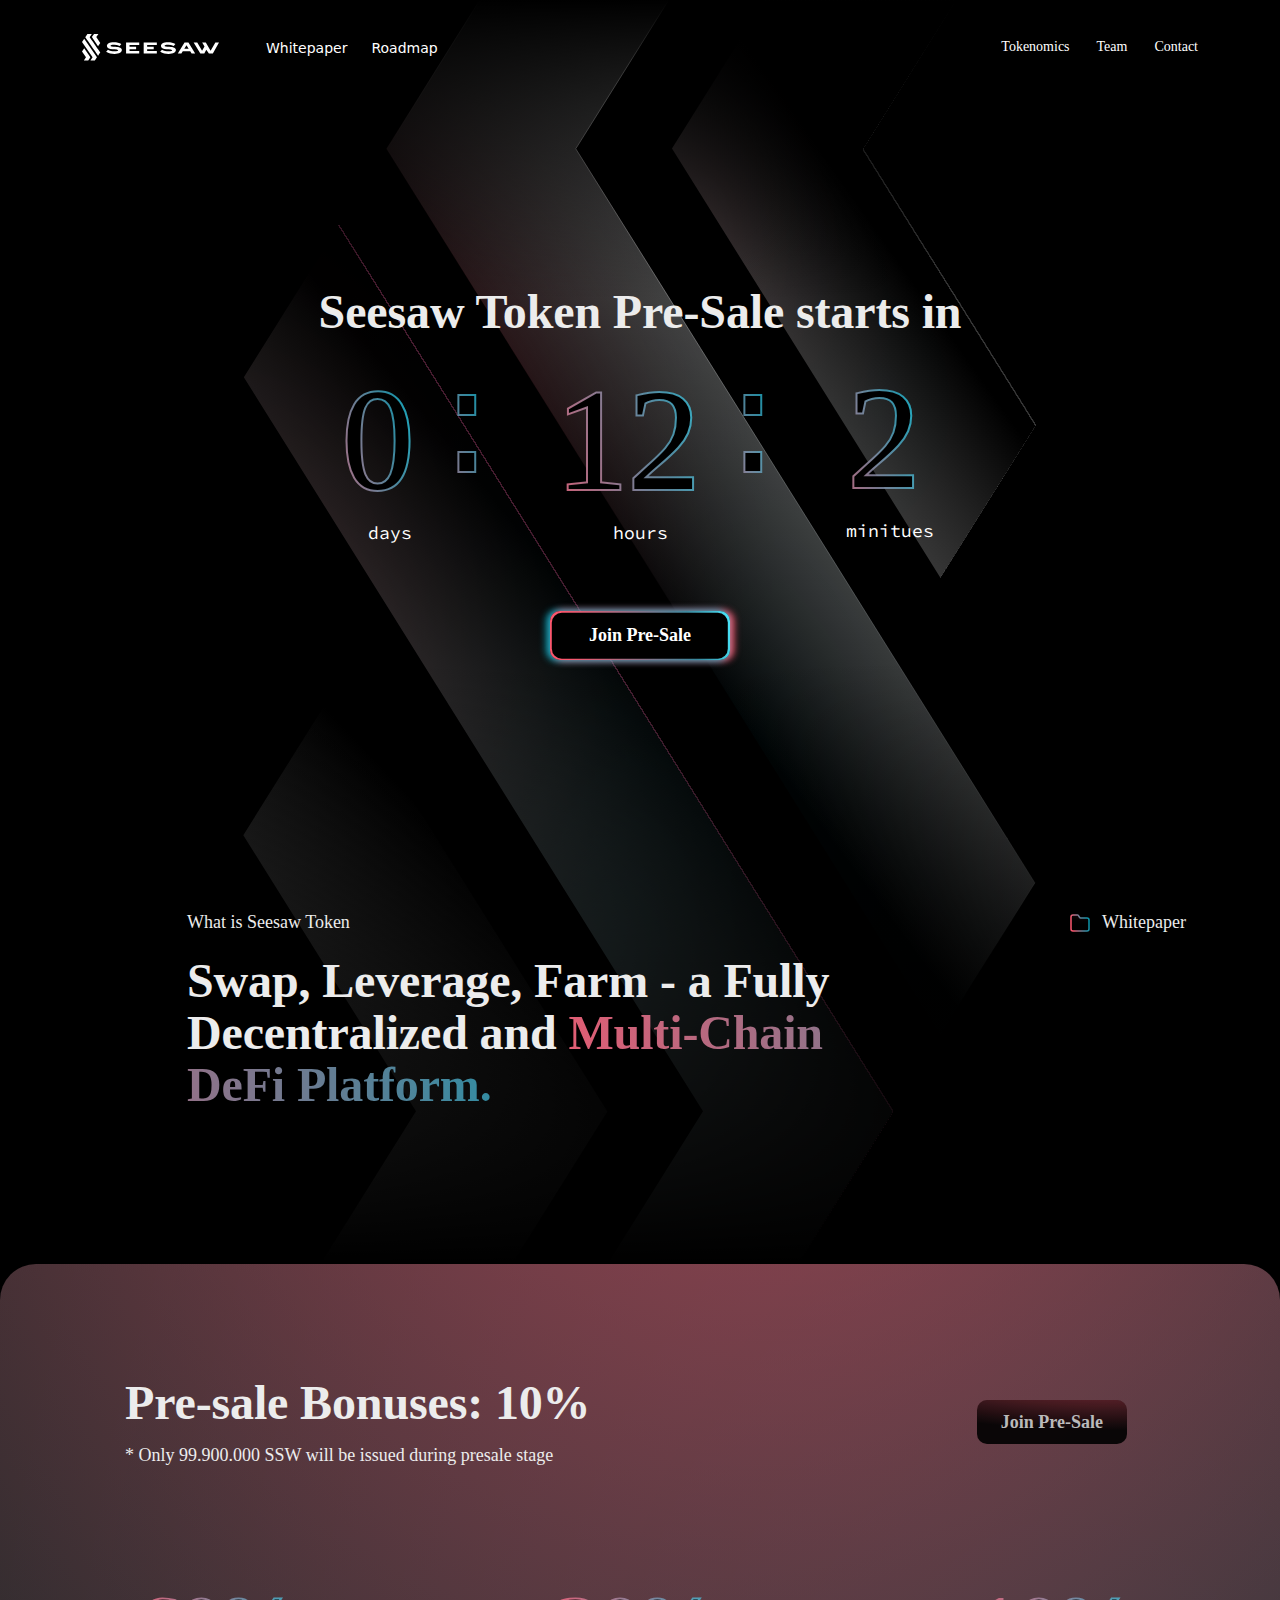
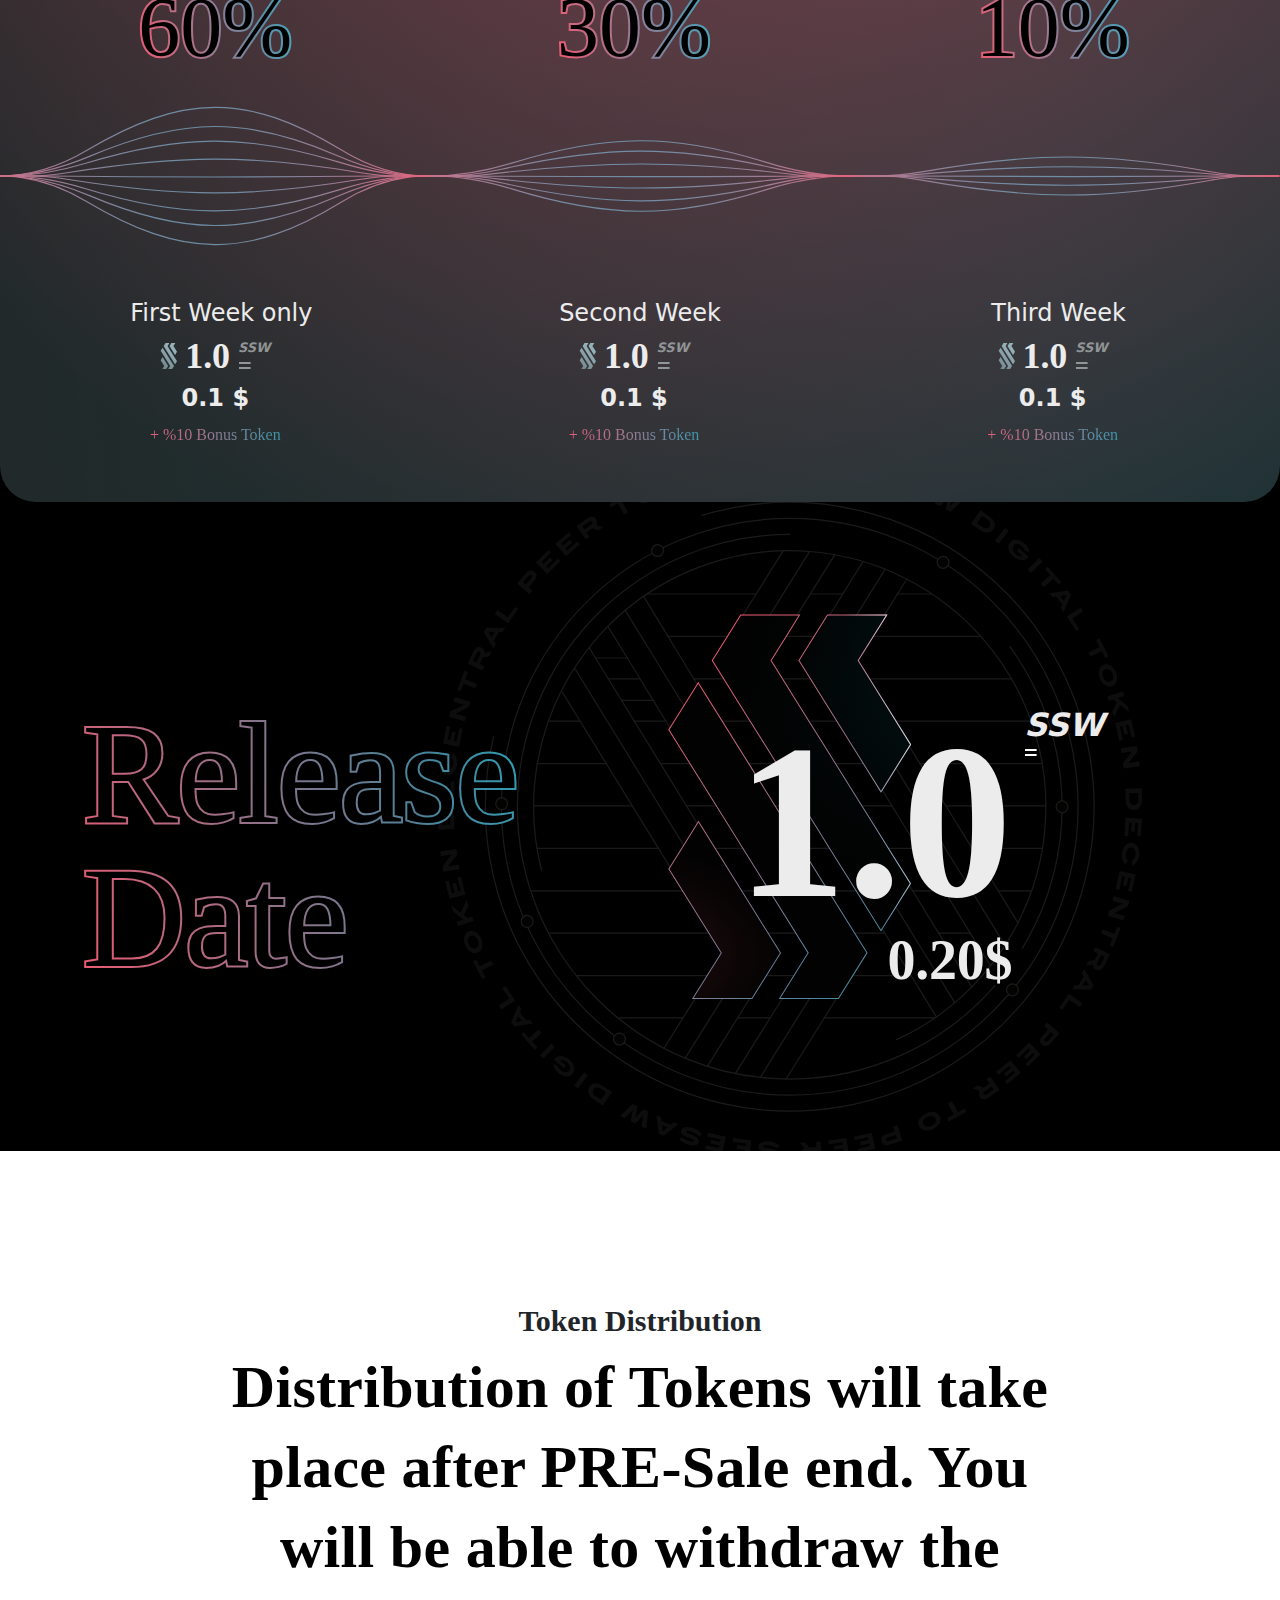
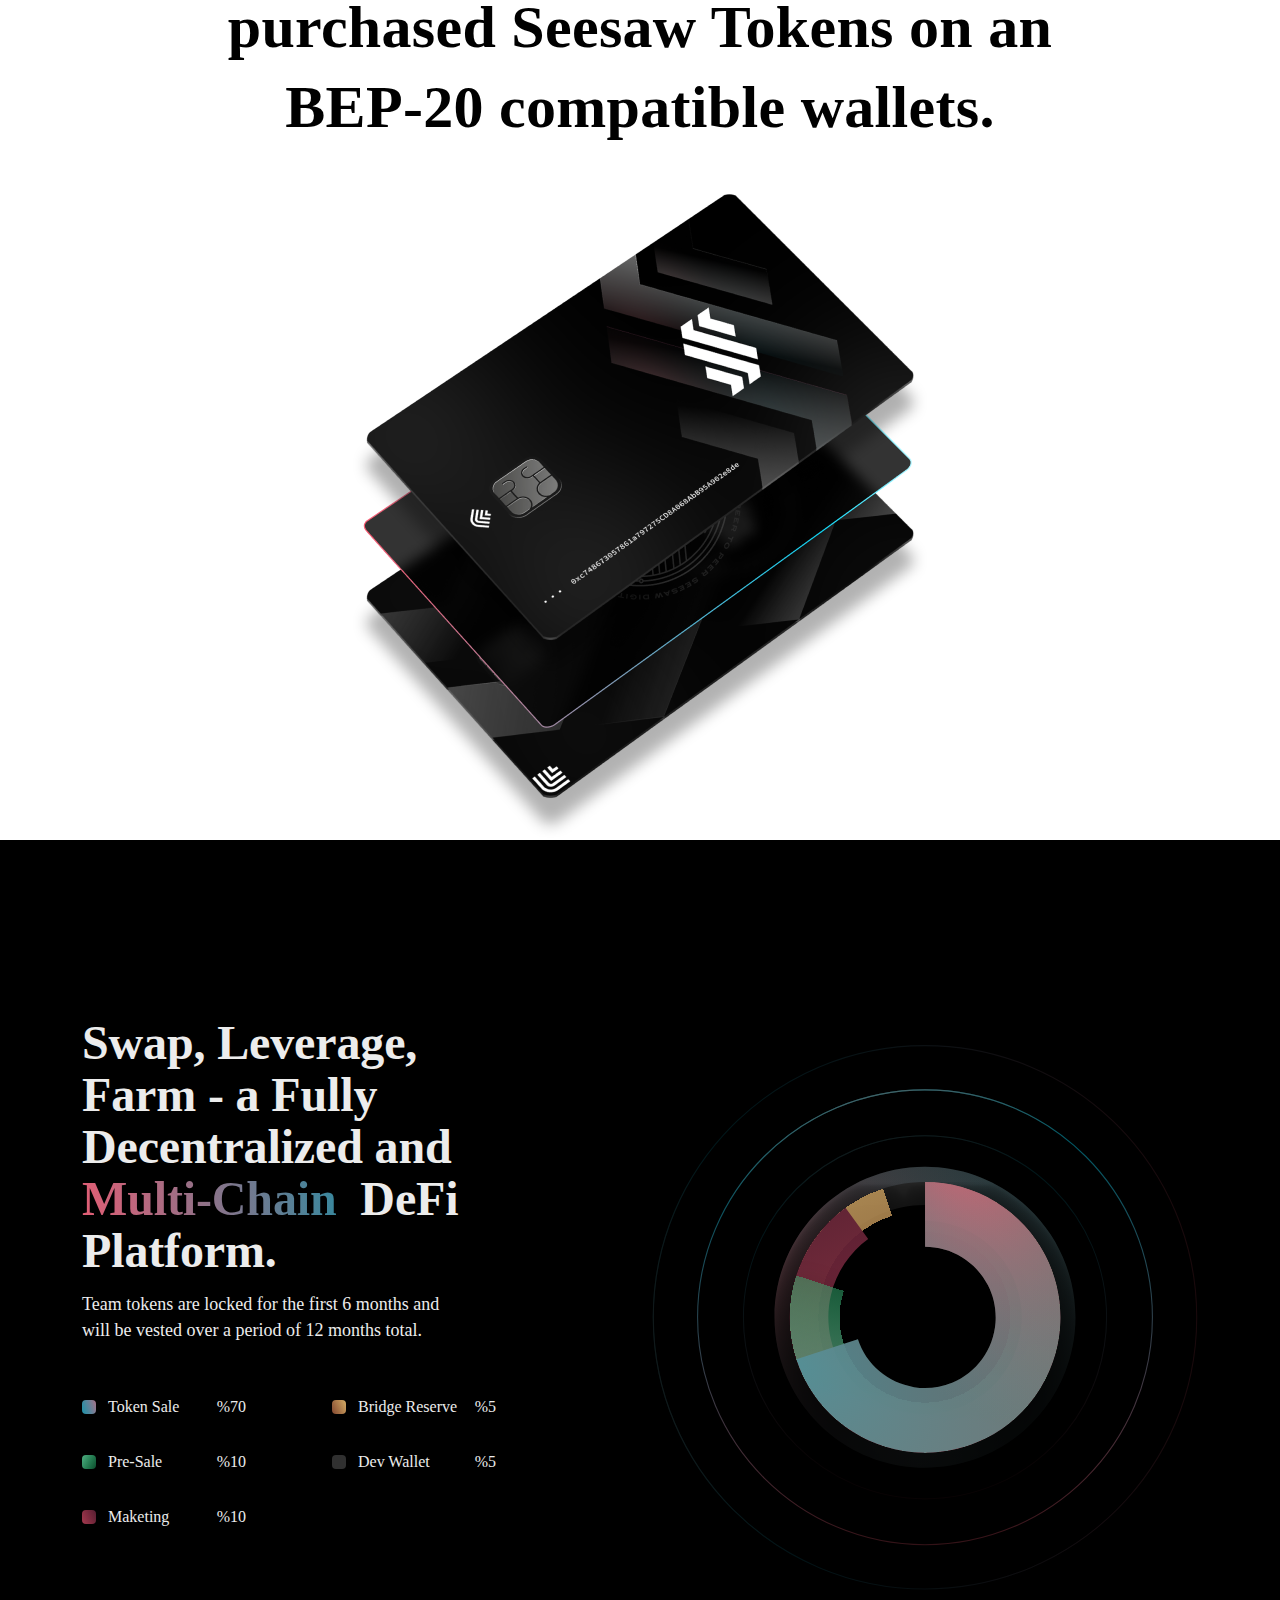
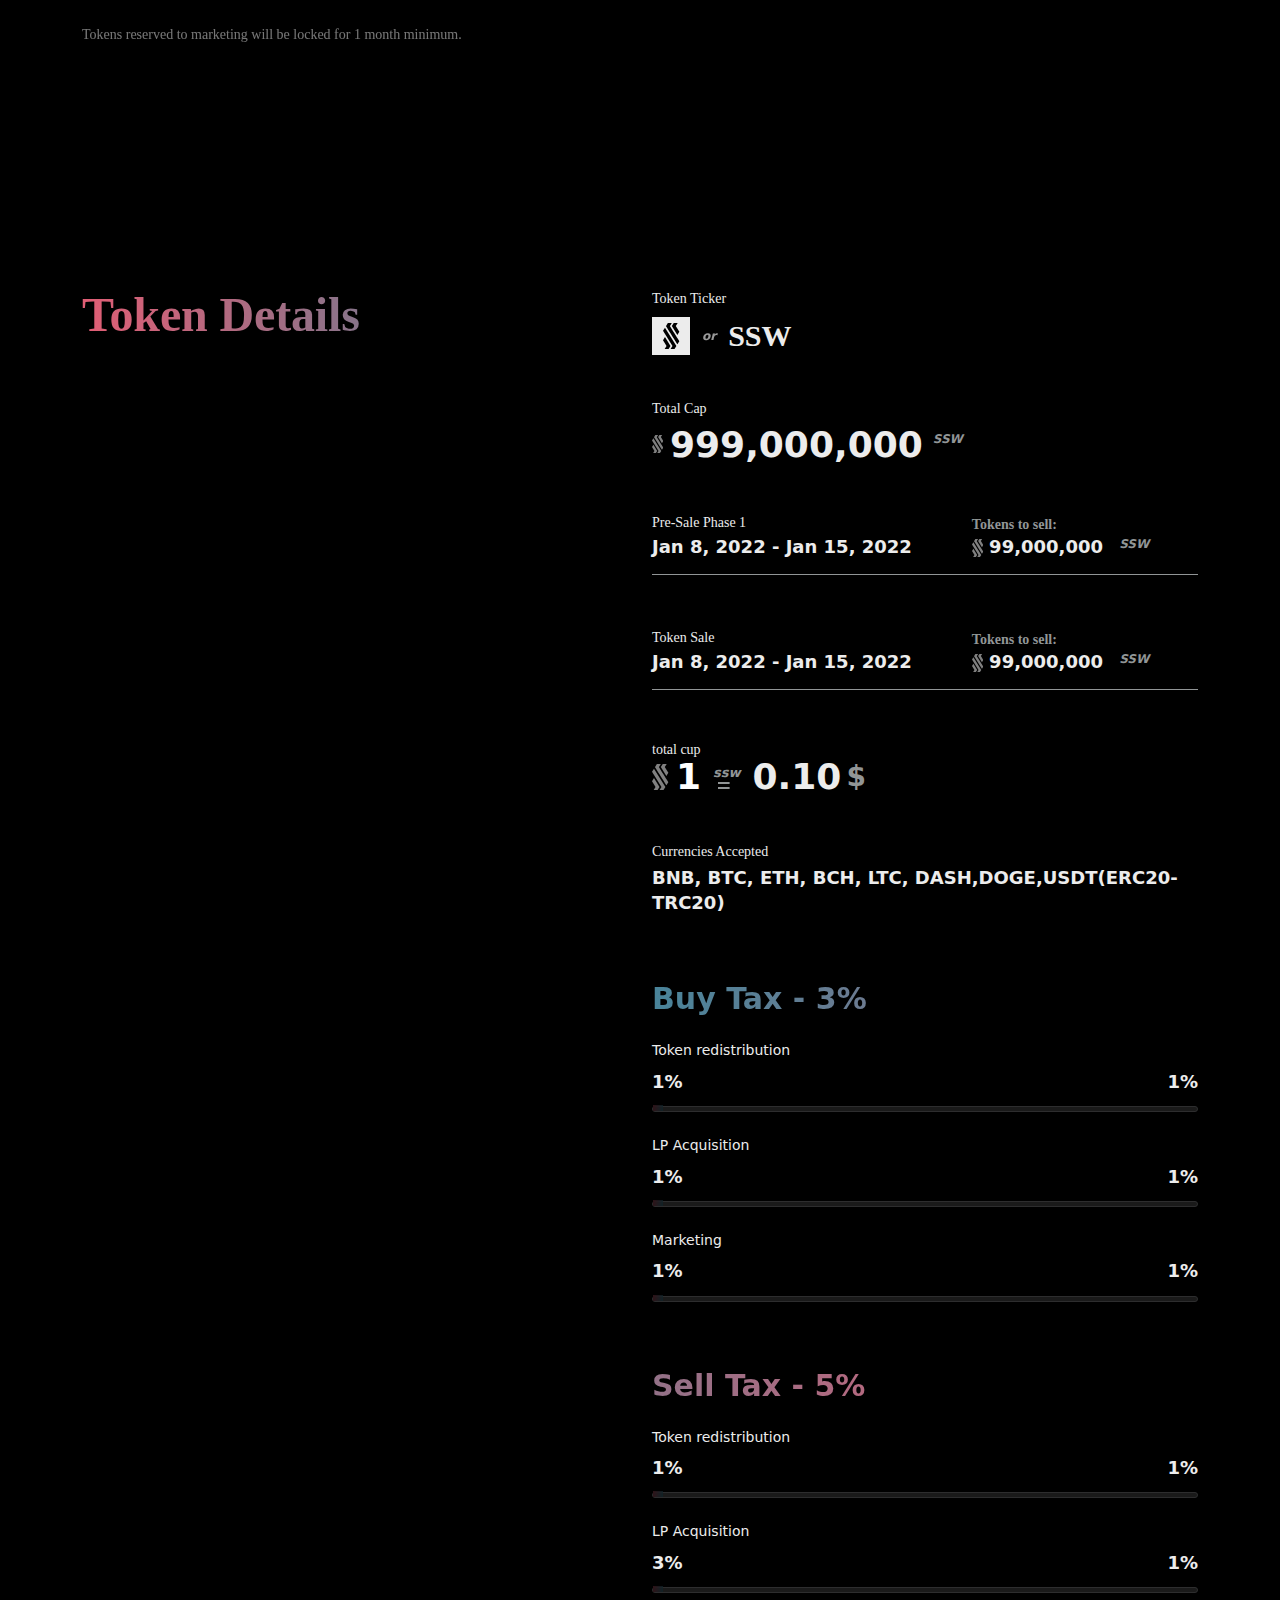
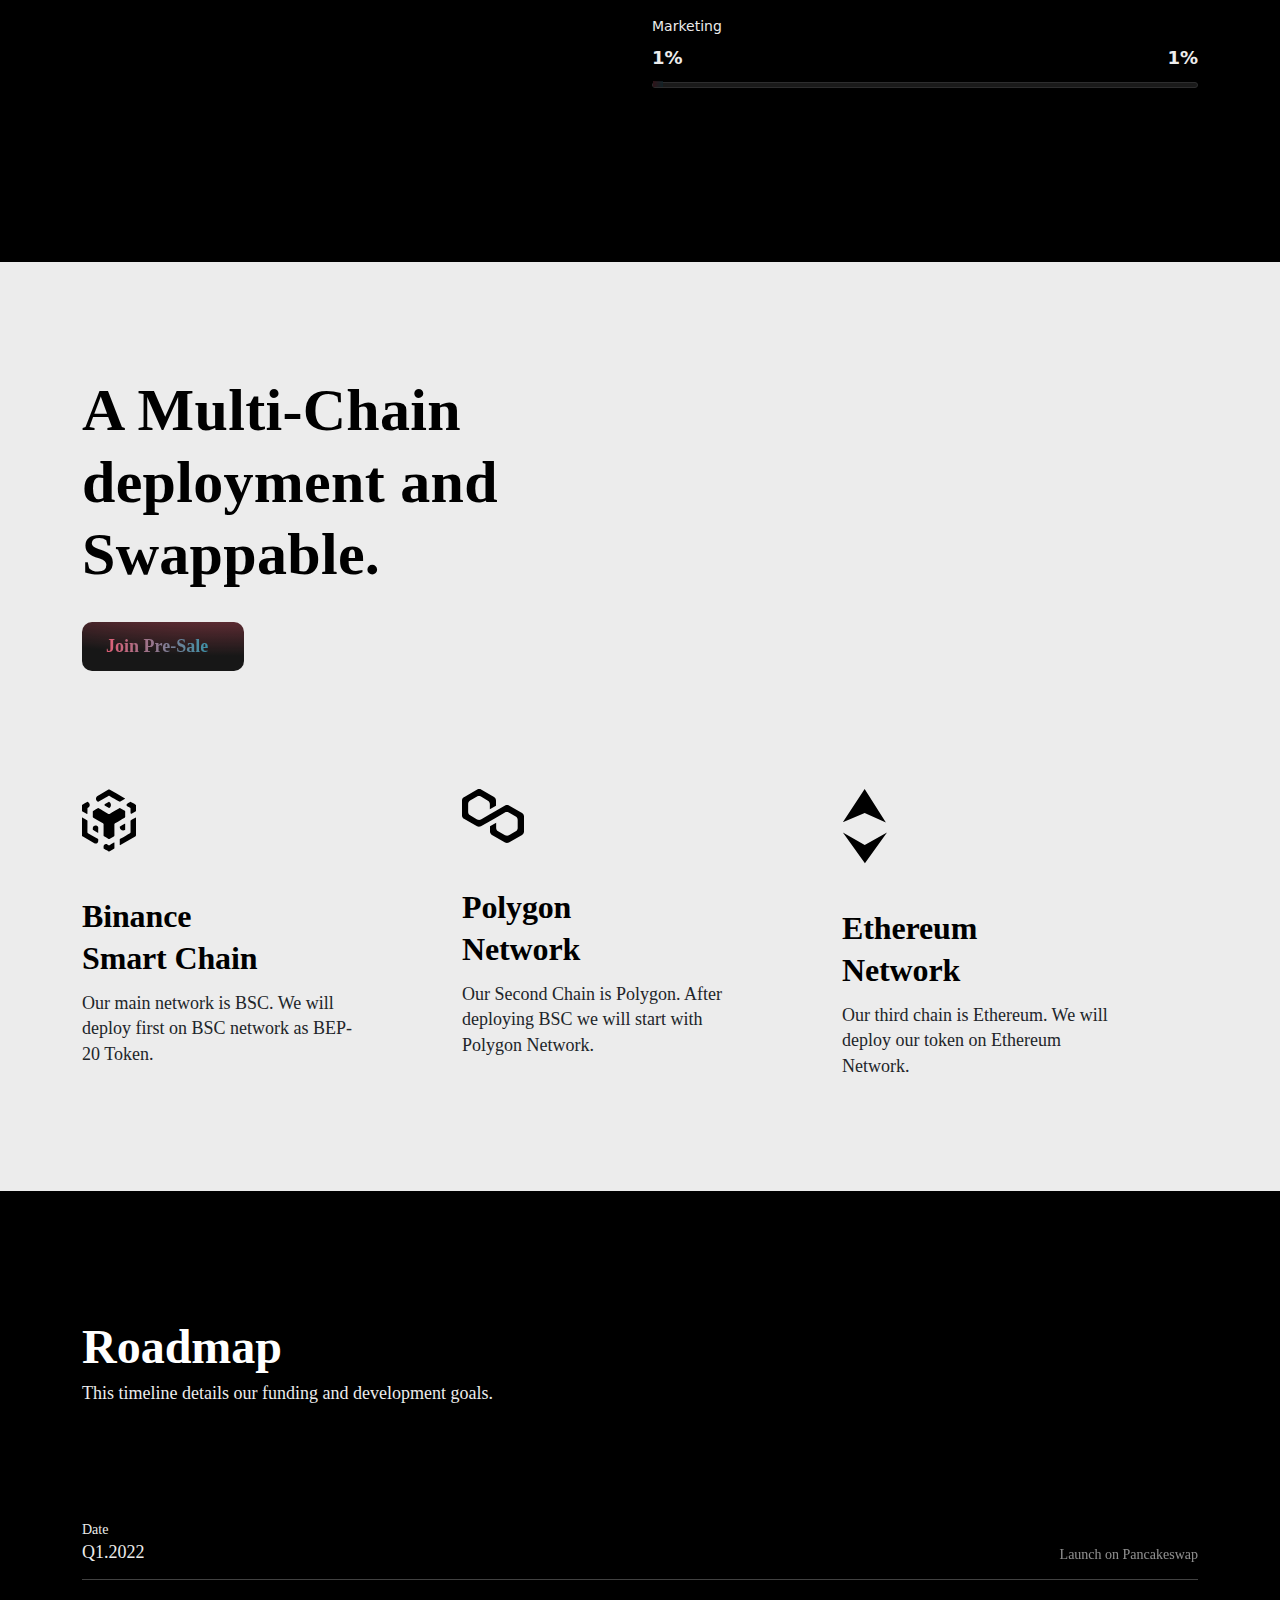
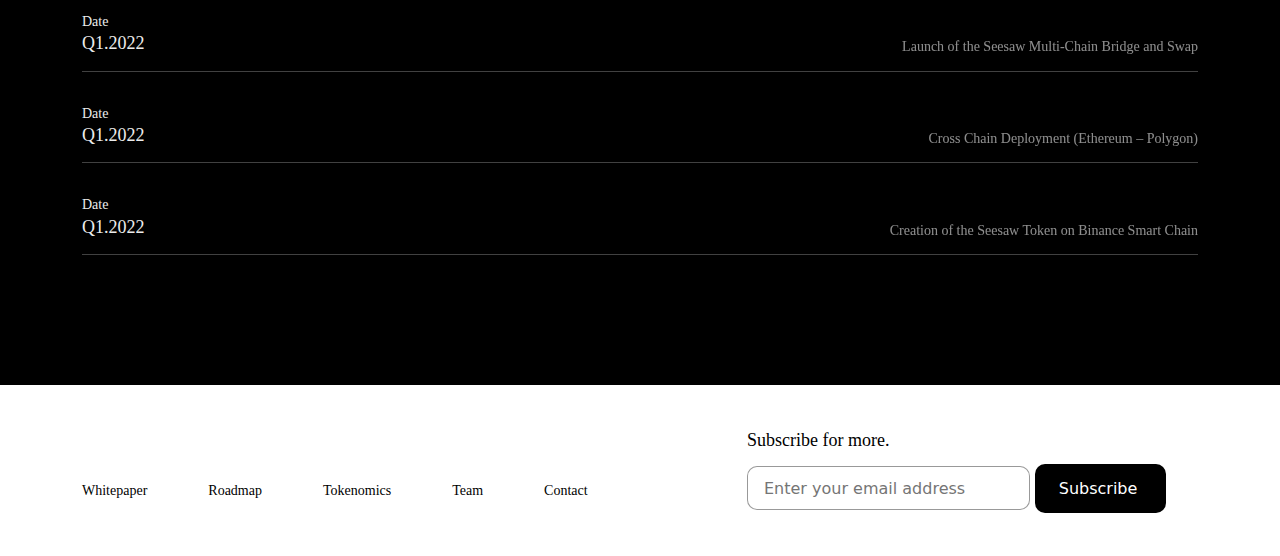
==== commit 2e81eb64: "effekt duzeldildi" ====
--- a/index.html
+++ b/index.html
@@ -11,22 +11,18 @@
 </head>
 
 <body>
-
-
     <header id="header" class="header">
         <div class="container">
             <div class="row">
                 <div class="col-6">
-                    <div class="h-left">
+                    <div class="h-left d-flex">
+                        <a href="#" class="logo">
+                            <svg width="137" height="27" viewBox="0 0 137 27" fill="none"
+                                xmlns="http://www.w3.org/2000/svg">
+                                <path
+                                    d="M32.0624 10.7291C29.7002 10.7291 28.4616 11.1595 28.4616 11.7877C28.4616 12.7021 30.1332 12.5948 33.3011 12.8463C37.7482 13.1861 39.854 14.0837 39.854 16.0734C39.854 18.4231 37.3152 19.9299 32.6131 19.9299C29.4452 19.9299 26.7494 19.248 24.1322 17.6875L25.9228 15.7158C27.8311 16.8626 29.9775 17.3478 32.5934 17.3478C34.9478 17.3478 36.1747 16.9353 36.1747 16.3071C36.1747 15.5715 34.2271 15.4821 30.6655 15.2341C26.8279 14.9659 24.8999 13.8179 24.8999 11.8807C24.8999 9.67527 27.3982 8.2042 31.7668 8.2042C34.9151 8.2042 37.3558 8.68819 39.3426 9.90774L37.709 11.8807C35.8019 11.1011 33.9511 10.7291 32.0624 10.7291ZM44.0762 19.589V8.55468H57.22V11.0474H47.541V12.8415H54.1136V15.3343H47.5384V17.0915H57.2174V19.5842L44.0762 19.589ZM61.6868 19.589V8.55468H74.8306V11.0474H65.1516V12.8415H71.7229V15.3343H65.1503V17.0915H74.8293V19.5842L61.6868 19.589ZM86.1067 10.7291C83.7523 10.7291 82.5058 11.1595 82.5058 11.7877C82.5058 12.7021 84.1787 12.5948 87.3453 12.8463C91.7924 13.1861 93.8983 14.0837 93.8983 16.0734C93.8983 18.4231 91.3595 19.9299 86.6573 19.9299C83.4894 19.9299 80.7924 19.248 78.1764 17.6875L79.967 15.7158C81.8754 16.8626 84.0218 17.3478 86.6377 17.3478C88.9921 17.3478 90.2189 16.9353 90.2189 16.3071C90.2189 15.5715 88.2701 15.4821 84.7084 15.2341C80.8721 14.9659 78.9429 13.8179 78.9429 11.8807C78.9429 9.67527 81.4424 8.2042 85.8111 8.2042C88.9594 8.2042 91.3987 8.68819 93.3869 9.90774L91.7532 11.8807C89.8462 11.1011 87.9967 10.7291 86.1067 10.7291ZM109.602 19.589L108.205 17.312H100.766L99.3695 19.589H95.8079L102.518 8.55945H106.454L113.163 19.589H109.602ZM104.486 11.1774L102.302 14.8181H106.671L104.486 11.1774ZM133.369 8.55468L128.601 16.7386L123.799 8.55468H120.166L122.505 12.5721L120.058 16.7446L115.255 8.56064H111.625L118.329 19.589H122.31L124.306 15.6752L126.871 19.589H130.853L137 8.56064L133.369 8.55468ZM2.20132 4.73035L0.0117713 7.92166L10.5828 23.3406L8.44299 26.4651H12.8195L14.9606 23.3418L2.20132 4.73035ZM2.20132 14.3293L0 17.5409L3.97494 23.3406L1.83509 26.4651H6.24166L8.3802 23.3454L2.20132 14.3293ZM17.5949 17.6065L16.5747 16.1127L15.5898 14.675L14.563 13.1801L13.5807 11.7496L12.55 10.2523L11.5664 8.82171L10.541 7.32679L9.55738 5.89625L8.53193 4.40132L7.66736 3.14006L7.78769 2.96362L8.81184 1.46989L9.79674 0.0298031L9.8059 0.0154982H5.43071L5.42287 0.0298031L4.43404 1.46989L3.4112 2.96362L3.28956 3.14006L4.1489 4.38701L5.17566 5.88194L6.16057 7.31249L7.18471 8.80741L8.16831 10.238L9.19376 11.7329L10.18 13.1634L11.212 14.675L12.1982 16.1127L13.221 17.6065L14.2072 19.0442L15.2327 20.5379L16.0528 21.73L16.1182 21.6347L16.8729 20.5331L17.1554 20.1231L17.8983 19.0394L18.1743 18.6353L18.241 18.5387L17.5949 17.6065ZM16.0515 12.1358L18.2528 8.92543L14.2766 3.12456L16.4151 0H12.0072L9.86868 3.11979L16.0515 12.1358Z"
+                                    fill="white" /></svg></a>
                         <ul class="d-flex align-items-center">
-                            <li> <a href="#" class="logo">
-                                    <svg width="137" height="27" viewBox="0 0 137 27" fill="none"
-                                        xmlns="http://www.w3.org/2000/svg">
-                                        <path
-                                            d="M32.0624 10.7291C29.7002 10.7291 28.4616 11.1595 28.4616 11.7877C28.4616 12.7021 30.1332 12.5948 33.3011 12.8463C37.7482 13.1861 39.854 14.0837 39.854 16.0734C39.854 18.4231 37.3152 19.9299 32.6131 19.9299C29.4452 19.9299 26.7494 19.248 24.1322 17.6875L25.9228 15.7158C27.8311 16.8626 29.9775 17.3478 32.5934 17.3478C34.9478 17.3478 36.1747 16.9353 36.1747 16.3071C36.1747 15.5715 34.2271 15.4821 30.6655 15.2341C26.8279 14.9659 24.8999 13.8179 24.8999 11.8807C24.8999 9.67527 27.3982 8.2042 31.7668 8.2042C34.9151 8.2042 37.3558 8.68819 39.3426 9.90774L37.709 11.8807C35.8019 11.1011 33.9511 10.7291 32.0624 10.7291ZM44.0762 19.589V8.55468H57.22V11.0474H47.541V12.8415H54.1136V15.3343H47.5384V17.0915H57.2174V19.5842L44.0762 19.589ZM61.6868 19.589V8.55468H74.8306V11.0474H65.1516V12.8415H71.7229V15.3343H65.1503V17.0915H74.8293V19.5842L61.6868 19.589ZM86.1067 10.7291C83.7523 10.7291 82.5058 11.1595 82.5058 11.7877C82.5058 12.7021 84.1787 12.5948 87.3453 12.8463C91.7924 13.1861 93.8983 14.0837 93.8983 16.0734C93.8983 18.4231 91.3595 19.9299 86.6573 19.9299C83.4894 19.9299 80.7924 19.248 78.1764 17.6875L79.967 15.7158C81.8754 16.8626 84.0218 17.3478 86.6377 17.3478C88.9921 17.3478 90.2189 16.9353 90.2189 16.3071C90.2189 15.5715 88.2701 15.4821 84.7084 15.2341C80.8721 14.9659 78.9429 13.8179 78.9429 11.8807C78.9429 9.67527 81.4424 8.2042 85.8111 8.2042C88.9594 8.2042 91.3987 8.68819 93.3869 9.90774L91.7532 11.8807C89.8462 11.1011 87.9967 10.7291 86.1067 10.7291ZM109.602 19.589L108.205 17.312H100.766L99.3695 19.589H95.8079L102.518 8.55945H106.454L113.163 19.589H109.602ZM104.486 11.1774L102.302 14.8181H106.671L104.486 11.1774ZM133.369 8.55468L128.601 16.7386L123.799 8.55468H120.166L122.505 12.5721L120.058 16.7446L115.255 8.56064H111.625L118.329 19.589H122.31L124.306 15.6752L126.871 19.589H130.853L137 8.56064L133.369 8.55468ZM2.20132 4.73035L0.0117713 7.92166L10.5828 23.3406L8.44299 26.4651H12.8195L14.9606 23.3418L2.20132 4.73035ZM2.20132 14.3293L0 17.5409L3.97494 23.3406L1.83509 26.4651H6.24166L8.3802 23.3454L2.20132 14.3293ZM17.5949 17.6065L16.5747 16.1127L15.5898 14.675L14.563 13.1801L13.5807 11.7496L12.55 10.2523L11.5664 8.82171L10.541 7.32679L9.55738 5.89625L8.53193 4.40132L7.66736 3.14006L7.78769 2.96362L8.81184 1.46989L9.79674 0.0298031L9.8059 0.0154982H5.43071L5.42287 0.0298031L4.43404 1.46989L3.4112 2.96362L3.28956 3.14006L4.1489 4.38701L5.17566 5.88194L6.16057 7.31249L7.18471 8.80741L8.16831 10.238L9.19376 11.7329L10.18 13.1634L11.212 14.675L12.1982 16.1127L13.221 17.6065L14.2072 19.0442L15.2327 20.5379L16.0528 21.73L16.1182 21.6347L16.8729 20.5331L17.1554 20.1231L17.8983 19.0394L18.1743 18.6353L18.241 18.5387L17.5949 17.6065ZM16.0515 12.1358L18.2528 8.92543L14.2766 3.12456L16.4151 0H12.0072L9.86868 3.11979L16.0515 12.1358Z"
-                                            fill="white" />
-                                    </svg>
-                                </a></li>
                             <li><a href="#"> Whitepaper </a></li>
                             <li><a href="#"> Roadmap </a></li>
                         </ul>
@@ -44,6 +40,22 @@
             </div>
         </div>
     </header>
+
+    <div class="open-men">
+        <svg xmlns="http://www.w3.org/2000/svg" width="30" height="30" viewBox="0 0 24 24" style="fill: rgba(255, 255, 255, 255);"><path d="M10 3H4a1 1 0 0 0-1 1v6a1 1 0 0 0 1 1h6a1 1 0 0 0 1-1V4a1 1 0 0 0-1-1zM9 9H5V5h4v4zm5 2h6a1 1 0 0 0 1-1V4a1 1 0 0 0-1-1h-6a1 1 0 0 0-1 1v6a1 1 0 0 0 1 1zm1-6h4v4h-4V5zM3 20a1 1 0 0 0 1 1h6a1 1 0 0 0 1-1v-6a1 1 0 0 0-1-1H4a1 1 0 0 0-1 1v6zm2-5h4v4H5v-4zm8 5a1 1 0 0 0 1 1h6a1 1 0 0 0 1-1v-6a1 1 0 0 0-1-1h-6a1 1 0 0 0-1 1v6zm2-5h4v4h-4v-4z"></path></svg>
+    </div>
+
+    <div class="mobil-menu">
+        <ul>
+            <li><a href="#"> Whitepaper </a></li>
+            <li><a href="#"> Roadmap </a></li>
+            <li><a href="#"> Tokenomics </a></li>
+            <li><a href="#"> Team </a></li>
+            <li><a href="#"> Contact</a></li>
+        </ul>
+    </div>
+
+    <div class="gradinet-effekt"></div>
 
     <div class="back-svg">
         <svg viewBox="0 0 794 1261" fill="none" xmlns="http://www.w3.org/2000/svg">
@@ -185,20 +197,23 @@
                         <h1> Seesaw Token Pre-Sale starts in </h1>
                         <div class="time-area d-flex">
                             <div class="time">
-                                <span class="day circle"> </span>
+                                <span class="day watch"></span>
+                                <span class="circle"></span>
                                 <p> days </p>
                             </div>
                             <div class="time">
-                                <span class="hours circle"></span>
+                                <span class="hours watch"> </span>
+                                <span class="circle"></span>
                                 <p> hours </p>
                             </div>
                             <div class="time">
-                                <span class="min"></span>
+                                <span class="min watch"></span>
                                 <p> minitues </p>
                             </div>
                         </div>
-                        <a href="#" class="join-btn">
-                            Join Pre-Sale
+                        <a href="#" class="join-btn backdrop-blur">
+                            <div class="bgcolor"></div>
+                            <span>Join Pre-Sale</span>
                         </a>
                     </div>
                 </div>
@@ -208,12 +223,12 @@
         <section id="paper">
             <div class="container">
                 <div class="row">
-                    <div class="col-lg-6">
+                    <div class="col-6">
                         <div class="p-left">
-                            <h5> What is Seesaw Token </h5>
-                        </div>
-                    </div>
-                    <div class="col-lg-6 d-flex justify-content-end align-items-center">
+                            <h5 class="m-0"> What is Seesaw Token </h5>
+                        </div>
+                    </div>
+                    <div class="col-6 d-flex justify-content-end">
                         <div class="p-right d-flex align-items-center">
                             <svg width="24" height="24" viewBox="0 0 24 24" fill="none"
                                 xmlns="http://www.w3.org/2000/svg">
@@ -251,6 +266,7 @@
                                     </linearGradient>
                                 </defs>
                             </svg>
+
                             <span> Whitepaper </span>
                         </div>
                     </div>
@@ -483,7 +499,7 @@
                         </svg>
                     </div>
                     <div class="bonus-alt mt-5 d-flex">
-                        <div class="col-lg-4 d-flex justify-content-center">
+                        <div class="col-4 d-flex justify-content-center">
                             <ul class="d-flex flex-column align-items-center">
                                 <li>
                                     First Week only
@@ -524,7 +540,7 @@
                                 </li>
                             </ul>
                         </div>
-                        <div class="col-lg-4 d-flex justify-content-center">
+                        <div class="col-4 d-flex justify-content-center">
                             <ul class="d-flex flex-column align-items-center">
                                 <li>
                                     Second Week
@@ -565,7 +581,7 @@
                                 </li>
                             </ul>
                         </div>
-                        <div class="col-lg-4 d-flex justify-content-center">
+                        <div class="col-4 d-flex justify-content-center">
                             <ul class="d-flex flex-column align-items-center">
                                 <li>
                                     Third Week
@@ -614,7 +630,7 @@
         <section id="date">
             <div class="container">
                 <div class="row">
-                    <div class="col-lg-6 d-flex align-items-center">
+                    <div class="col-6 d-flex align-items-center">
                         <div class="d-left">
                             <h3>
                                 Release <br>
@@ -622,7 +638,7 @@
                             </h3>
                         </div>
                     </div>
-                    <div class="col-lg-6">
+                    <div class="col-6">
                         <div class="d-right">
                             <div class="right-abs-two">
                                 <svg width="100%" height="850" viewBox="0 0 1008 1008" fill="none"
@@ -1126,7 +1142,7 @@
                             <h5> Token Distribution </h5>
                             <p>Distribution of Tokens will take place after PRE-Sale end. You will be able to withdraw
                                 the purchased Seesaw Tokens on an BEP-20 compatible wallets.</p>
-                            <img src="./assets/images/card.png" alt="">
+                            <img class="img-fluid" src="./assets/images/card.png" alt="">
                         </div>
                     </div>
                 </div>
@@ -1207,7 +1223,7 @@
                         </div>
                     </div>
                     <div class="col-lg-6">
-                        <svg width="100%" height="628" viewBox="0 0 598 628" fill="none"
+                        <svg width="100%" class="sv" height="628" viewBox="0 0 598 628" fill="none"
                             xmlns="http://www.w3.org/2000/svg">
                             <path
                                 d="M298.998 134.184C390.022 134.184 463.812 207.974 463.812 298.998C463.812 390.022 390.022 463.812 298.998 463.812C207.973 463.812 134.184 390.022 134.184 298.998C134.184 207.974 207.973 134.184 298.998 134.184ZM298.998 422.705C367.319 422.705 422.705 367.32 422.705 298.998C422.705 230.677 367.319 175.291 298.998 175.291C230.676 175.291 175.29 230.677 175.29 298.998C175.29 367.32 230.676 422.705 298.998 422.705Z"
@@ -1433,18 +1449,21 @@
             <div class="container">
                 <div class="row">
                     <div class="col-lg-6">
-                        <h4>
-                            Token Details
-                        </h4>
+                        <div class="dl-item">
+                            <h4>Token Details</h4>
+                        </div>
+
+                        <div class="img-abs-area">
+                            <img class="abs-1" src="./assets/images/image 39.png" alt="">
+                            <img class="abs-2" src="./assets/images/image 40.png" alt="">
+                            <img class="abs-3" src="./assets/images/Group 217(1).png" alt="">
+                        </div>
                     </div>
                     <div class="col-lg-6">
-
                         <div class="detail-item">
-
-
                             <div class="token-top d-flex flex-column">
-                                <span class="title-t">Token Ticker </span>
-                                <div>
+                                <span class="title-t mb-2">Token Ticker </span>
+                                <div class="d-flex align-items-center">
                                     <svg width="38" height="38" viewBox="0 0 38 38" fill="none"
                                         xmlns="http://www.w3.org/2000/svg">
                                         <rect width="38" height="38" fill="#ECECEC" />
@@ -1453,12 +1472,19 @@
                                             fill="black" />
                                     </svg>
                                     <span> or </span>
-                                    SWW
+                                    <p style="
+                                    font-family: helvati bold;
+                                    font-style: normal;
+font-weight: bold;
+font-size: 30px;
+line-height: 36px;
+color:#ECECEC;
+">SSW</p>
                                 </div>
                             </div>
 
                             <div class="total-cup  d-flex flex-column">
-                                <span class="title-t">Token Ticker </span>
+                                <span class="title-t mb-2">Total Cap </span>
                                 <div>
                                     <span class="mb-5">
                                         <svg width="11" height="18" viewBox="0 0 11 18" fill="none"
@@ -1475,53 +1501,318 @@
 
                             <div class="total-sale d-flex">
                                 <div class="me-5">
-                                    <span class="title-t">Pre-Sale Phase 1</span>
+                                    <span style="font-style: normal;
+                                    font-weight: normal;
+                                    font-size: 14px;
+                                    line-height: 140%" class="title-t">Pre-Sale Phase 1</span>
                                     <div>
                                         <span> Jan 8, 2022 - Jan 15, 2022</span>
                                     </div>
                                 </div>
                                 <div class="d-flex flex-column justify-content-end">
-                                    <span style="color:#919596" class="title-t">Tokens to sell: </span>
+                                    <span style="color:#919596; font-size: 14px;" class="title-t">Tokens to sell:
+                                    </span>
                                     <span>
-                                         <svg width="11" height="18" viewBox="0 0 11 18" fill="none" xmlns="http://www.w3.org/2000/svg">
-                                        <path fill-rule="evenodd" clip-rule="evenodd" d="M11.3078 12.6135L11.2662 12.6782L11.0951 12.953L10.6341 13.6906L10.4585 13.9699L9.99133 14.7181L9.95055 14.7837L9.44257 13.9699L8.80604 12.953L8.19523 11.9752L7.56048 10.9592L6.94966 9.9814L6.31491 8.96455L5.70409 7.98671L5.06756 6.97076L4.45763 5.9938L3.82377 4.97785L3.21206 4.00001L2.57642 2.98316L2.04008 2.125L2.11543 2.00532L2.75018 0.988477L3.36189 0.00975179L3.36809 0H6.07998L6.07466 0.00975179L5.46384 0.988477L4.82909 2.00532L4.75373 2.125L5.29008 2.98316L5.92572 4.00001L6.53565 4.97785L7.17129 5.9938L7.78122 6.97076L8.41775 7.98671L9.02679 8.96455L9.66332 9.9814L10.2741 10.9592L10.9089 11.9752L11.3078 12.6135ZM7.94751 18L9.27552 15.8768L1.36505 3.21629L0.00777483 5.38739L6.56186 15.8768L5.23473 18H7.94751ZM3.87057 17.9998L5.19682 15.8784L1.36525 9.74628L0 11.9307L2.46543 15.8766L1.1383 17.9998H3.87057ZM7.44401 0.000854492L6.11865 2.12231L9.95022 8.25442L11.3155 6.07001L8.85004 2.12497L10.1772 0.000854492H7.44401Z" fill="#808080"/>
+                                        <svg width="11" height="18" viewBox="0 0 11 18" fill="none"
+                                            xmlns="http://www.w3.org/2000/svg">
+                                            <path fill-rule="evenodd" clip-rule="evenodd"
+                                                d="M11.3078 12.6135L11.2662 12.6782L11.0951 12.953L10.6341 13.6906L10.4585 13.9699L9.99133 14.7181L9.95055 14.7837L9.44257 13.9699L8.80604 12.953L8.19523 11.9752L7.56048 10.9592L6.94966 9.9814L6.31491 8.96455L5.70409 7.98671L5.06756 6.97076L4.45763 5.9938L3.82377 4.97785L3.21206 4.00001L2.57642 2.98316L2.04008 2.125L2.11543 2.00532L2.75018 0.988477L3.36189 0.00975179L3.36809 0H6.07998L6.07466 0.00975179L5.46384 0.988477L4.82909 2.00532L4.75373 2.125L5.29008 2.98316L5.92572 4.00001L6.53565 4.97785L7.17129 5.9938L7.78122 6.97076L8.41775 7.98671L9.02679 8.96455L9.66332 9.9814L10.2741 10.9592L10.9089 11.9752L11.3078 12.6135ZM7.94751 18L9.27552 15.8768L1.36505 3.21629L0.00777483 5.38739L6.56186 15.8768L5.23473 18H7.94751ZM3.87057 17.9998L5.19682 15.8784L1.36525 9.74628L0 11.9307L2.46543 15.8766L1.1383 17.9998H3.87057ZM7.44401 0.000854492L6.11865 2.12231L9.95022 8.25442L11.3155 6.07001L8.85004 2.12497L10.1772 0.000854492H7.44401Z"
+                                                fill="#808080" />
                                         </svg>
                                         99,000,000
                                         <span class="ssw"> SSW </span>
-                                         </span>
+                                    </span>
                                     </di0v>
                                 </div>
                             </div>
 
                             <div class="total-sale d-flex">
                                 <div class="me-5">
-                                    <span class="title-t">Pre-Sale Phase 1</span>
+                                    <span style="font-style: normal;
+                                    font-weight: normal;
+                                    font-size: 14px;
+                                    line-height: 140%" class="title-t">Token Sale</span>
                                     <div>
                                         <span> Jan 8, 2022 - Jan 15, 2022</span>
                                     </div>
                                 </div>
                                 <div class="d-flex flex-column justify-content-end">
-                                    <span style="color:#919596" class="title-t">Tokens to sell: </span>
+                                    <span style="color:#919596; font-size: 14px;" class="title-t">Tokens to sell:
+                                    </span>
                                     <span>
-                                         <svg width="11" height="18" viewBox="0 0 11 18" fill="none" xmlns="http://www.w3.org/2000/svg">
-                                        <path fill-rule="evenodd" clip-rule="evenodd" d="M11.3078 12.6135L11.2662 12.6782L11.0951 12.953L10.6341 13.6906L10.4585 13.9699L9.99133 14.7181L9.95055 14.7837L9.44257 13.9699L8.80604 12.953L8.19523 11.9752L7.56048 10.9592L6.94966 9.9814L6.31491 8.96455L5.70409 7.98671L5.06756 6.97076L4.45763 5.9938L3.82377 4.97785L3.21206 4.00001L2.57642 2.98316L2.04008 2.125L2.11543 2.00532L2.75018 0.988477L3.36189 0.00975179L3.36809 0H6.07998L6.07466 0.00975179L5.46384 0.988477L4.82909 2.00532L4.75373 2.125L5.29008 2.98316L5.92572 4.00001L6.53565 4.97785L7.17129 5.9938L7.78122 6.97076L8.41775 7.98671L9.02679 8.96455L9.66332 9.9814L10.2741 10.9592L10.9089 11.9752L11.3078 12.6135ZM7.94751 18L9.27552 15.8768L1.36505 3.21629L0.00777483 5.38739L6.56186 15.8768L5.23473 18H7.94751ZM3.87057 17.9998L5.19682 15.8784L1.36525 9.74628L0 11.9307L2.46543 15.8766L1.1383 17.9998H3.87057ZM7.44401 0.000854492L6.11865 2.12231L9.95022 8.25442L11.3155 6.07001L8.85004 2.12497L10.1772 0.000854492H7.44401Z" fill="#808080"/>
+                                        <svg width="11" height="18" viewBox="0 0 11 18" fill="none"
+                                            xmlns="http://www.w3.org/2000/svg">
+                                            <path fill-rule="evenodd" clip-rule="evenodd"
+                                                d="M11.3078 12.6135L11.2662 12.6782L11.0951 12.953L10.6341 13.6906L10.4585 13.9699L9.99133 14.7181L9.95055 14.7837L9.44257 13.9699L8.80604 12.953L8.19523 11.9752L7.56048 10.9592L6.94966 9.9814L6.31491 8.96455L5.70409 7.98671L5.06756 6.97076L4.45763 5.9938L3.82377 4.97785L3.21206 4.00001L2.57642 2.98316L2.04008 2.125L2.11543 2.00532L2.75018 0.988477L3.36189 0.00975179L3.36809 0H6.07998L6.07466 0.00975179L5.46384 0.988477L4.82909 2.00532L4.75373 2.125L5.29008 2.98316L5.92572 4.00001L6.53565 4.97785L7.17129 5.9938L7.78122 6.97076L8.41775 7.98671L9.02679 8.96455L9.66332 9.9814L10.2741 10.9592L10.9089 11.9752L11.3078 12.6135ZM7.94751 18L9.27552 15.8768L1.36505 3.21629L0.00777483 5.38739L6.56186 15.8768L5.23473 18H7.94751ZM3.87057 17.9998L5.19682 15.8784L1.36525 9.74628L0 11.9307L2.46543 15.8766L1.1383 17.9998H3.87057ZM7.44401 0.000854492L6.11865 2.12231L9.95022 8.25442L11.3155 6.07001L8.85004 2.12497L10.1772 0.000854492H7.44401Z"
+                                                fill="#808080" />
                                         </svg>
                                         99,000,000
-                                        <span class="ssw"> SSW </span>
-                                         </span>
+                                        <span class="ssw"> SSW
+                                        </span>
+                                    </span>
                                     </di0v>
                                 </div>
-
-
-
-
-
+                            </div>
+
+                            <div class="total-cup d-flex flex-column">
+                                <span class="title-t">total cup</span>
+                                <div class="d-flex align-items-center">
+                                    <svg width="17" height="26" viewBox="0 0 17 26" fill="none"
+                                        xmlns="http://www.w3.org/2000/svg">
+                                        <path fill-rule="evenodd" clip-rule="evenodd"
+                                            d="M16.3335 18.2195L16.2733 18.313L16.0262 18.7099L15.3603 19.7754L15.1068 20.1787L14.4319 21.2595L14.373 21.3543L13.6393 20.1787L12.7198 18.7099L11.8376 17.2975L10.9207 15.83L10.0384 14.4176L9.12154 12.9488L8.23924 11.5364L7.31982 10.0689L6.43881 8.65772L5.52322 7.19022L4.63965 5.77779L3.7215 4.30901L2.94678 3.06945L3.05562 2.89658L3.97249 1.4278L4.85606 0.0140859L4.86502 0H8.78219L8.77451 0.0140859L7.89222 1.4278L6.97535 2.89658L6.86651 3.06945L7.64123 4.30901L8.55938 5.77779L9.44039 7.19022L10.3585 8.65772L11.2395 10.0689L12.159 11.5364L13.0387 12.9488L13.9581 14.4176L14.8404 15.83L15.7573 17.2975L16.3335 18.2195ZM11.4797 26L13.398 22.9331L1.97174 4.64575L0.0112305 7.78179L9.47825 22.9331L7.56129 26H11.4797ZM5.59083 25.9998L7.50652 22.9355L1.97203 14.078L0 17.2332L3.56118 22.9329L1.64421 25.9998H5.59083ZM10.7528 0.0012207L8.83838 3.06555L14.3729 11.923L16.3449 8.76779L12.7837 3.06939L14.7007 0.0012207H10.7528Z"
+                                            fill="#808080" />
+                                    </svg>
+
+                                    <span style="color:#fff">1</span>
+                                    <span style="
+                                    font-style: italic;
+                                    font-weight: bold;
+                                    font-size: 13px;
+                                    line-height: 18px;
+                                    color:#919596" class="s d-flex align-items-center flex-column">
+                                        ssw
+                                        <svg width="13" height="7" viewBox="0 0 13 7"
+                                            xmlns="http://www.w3.org/2000/svg">
+                                            <path d="M12.6126 0H0.997437V2H12.6126V0Z" fill="#919596" />
+                                            <path d="M12.6126 5H0.997437V7H12.6126V5Z" fill="#919596" />
+                                        </svg>
+                                    </span>
+                                    <span>
+                                        0.10 <span style="color:#919596;margin-left: 5px; font-size: 28px;">$</span>
+                                    </span>
+                                </div>
+                            </div>
+                            <div class="total-cur">
+                                <span class="title-t mt-5 d-block"> Currencies Accepted</span>
+                                <p>BNB, BTC, ETH, BCH, LTC, DASH,DOGE,USDT(ERC20-TRC20)</p>
+                            </div>
+                            <div class="buy">
+                                <h4 class="buy-title by1 ">
+                                    Buy Tax - 3%
+                                </h4>
+                                <div class="buy-item mt-4">
+                                    <h4 class="buy-item-title">
+                                        Token redistribution
+                                    </h4>
+                                    <div class="d-flex justify-content-between">
+                                        <span>1%</span>
+                                        <span>1%</span>
+                                    </div>
+                                    <span class="border"></span>
+                                </div>
+
+                                <div class="buy-item">
+                                    <h4 class="buy-item-title">
+                                        LP Acquisition
+                                    </h4>
+                                    <div class="d-flex justify-content-between">
+                                        <span>1%</span>
+                                        <span>1%</span>
+                                    </div>
+                                    <span class="border"></span>
+                                </div>
+
+                                <div class="buy-item">
+                                    <h4 class="buy-item-title">
+                                        Marketing
+                                    </h4>
+                                    <div class="d-flex justify-content-between">
+                                        <span>1%</span>
+                                        <span>1%</span>
+                                    </div>
+                                    <span class="border"></span>
+                                </div>
+                            </div>
+                            <div class="buy">
+                                <h4 class="buy-title by2">
+                                    Sell Tax - 5%
+                                </h4>
+                                <div class="buy-item">
+                                    <h4 class="buy-item-title mt-4">
+                                        Token redistribution
+                                    </h4>
+                                    <div class="d-flex justify-content-between">
+                                        <span>1%</span>
+                                        <span>1%</span>
+                                    </div>
+                                    <span class="border"></span>
+                                </div>
+
+                                <div class="buy-item">
+                                    <h4 class="buy-item-title">
+                                        LP Acquisition
+                                    </h4>
+                                    <div class="d-flex justify-content-between">
+                                        <span>3%</span>
+                                        <span>1%</span>
+                                    </div>
+                                    <span class="border"></span>
+                                </div>
+
+                                <div class="buy-item">
+                                    <h4 class="buy-item-title">
+                                        Marketing
+                                    </h4>
+                                    <div class="d-flex justify-content-between">
+                                        <span>1%</span>
+                                        <span>1%</span>
+                                    </div>
+                                    <span class="border"></span>
+                                </div>
                             </div>
                         </div>
                     </div>
                 </div>
         </section>
+
+        <section id="about">
+            <div class="container">
+                <div class="about-item">
+                    <p>A Multi-Chain <br>
+                        deployment and <br> Swappable.</p>
+                    <a href="#"><span>
+                        Join Pre-Sale
+                    </span> </a>
+                </div>
+                <div class="row">
+                    <div class="col-lg-4">
+                        <div class="about-card-item">
+                            <svg width="54" height="63" viewBox="0 0 54 63" fill="none"
+                                xmlns="http://www.w3.org/2000/svg">
+                                <path fill-rule="evenodd" clip-rule="evenodd"
+                                    d="M17.6071 12.0142L16.6685 12.5538C16.6293 12.5763 16.5912 12.6029 16.553 12.6297C16.4 12.7369 16.2437 12.8464 15.9971 12.6997C15.8509 12.6142 15.7046 12.5288 15.5582 12.4434C13.4358 11.2064 13.4321 8.14678 15.5579 6.91548C19.2001 4.81732 22.837 2.7096 26.4684 0.592316C26.8278 0.382749 27.0999 0.347801 27.483 0.571089C32.5171 3.49088 37.5524 6.40611 42.589 9.31676C43.2192 9.67976 43.2129 9.68348 42.589 10.0465C42.0523 10.3592 41.5129 10.6689 40.9734 10.9788C40.0753 11.4946 39.1766 12.0106 38.2887 12.5413C37.9293 12.7571 37.6647 12.7746 37.2903 12.5563C35.6445 11.5955 33.9948 10.642 32.3452 9.68863L32.345 9.68855L32.3449 9.68846L32.3447 9.68838L32.3446 9.68829C30.7498 8.76662 29.1551 7.84499 27.5641 6.91673C27.1672 6.68346 26.879 6.64355 26.4547 6.89303C23.5153 8.61762 20.5616 10.3157 17.6074 12.014L17.6073 12.0141L17.6071 12.0142ZM53.9105 15.8948C53.8915 15.8924 53.873 15.8862 53.8569 15.8757C52.8801 15.2397 51.8681 14.6638 50.8559 14.0878L50.8558 14.0878C50.1698 13.6974 49.4838 13.307 48.8087 12.8979C48.5734 12.7561 48.4174 12.8467 48.2425 12.9482L48.2123 12.9657L48.1847 12.9814C47.1989 13.5519 46.2126 14.122 45.2259 14.6916C44.2931 15.2334 44.2965 16.5841 45.2296 17.1253C46.1828 17.6782 47.119 18.2181 48.0611 18.747C48.413 18.9453 48.5603 19.1537 48.5491 19.5678C48.5291 20.6707 48.5323 21.7742 48.5355 22.878V22.878V22.8781V22.8782V22.8783V22.8783V22.8784V22.8785C48.5367 23.2889 48.5379 23.6992 48.5379 24.1096C48.5379 24.6396 49.1145 24.9683 49.5705 24.6983L53.8594 22.1593C53.8699 22.1531 53.8813 22.1486 53.8932 22.1463C53.9524 22.1351 54 22.0864 54 22.0262V16.0027C54 15.9492 53.9636 15.9015 53.9105 15.8948ZM48.5339 32.022C48.5327 31.6216 48.635 31.387 49.0019 31.1887C49.6727 30.8261 50.3304 30.4383 50.988 30.0507L50.988 30.0507C51.9323 29.494 52.8762 28.9375 53.8577 28.4561C53.8618 28.4541 53.8656 28.4518 53.8693 28.4491C53.9228 28.4107 53.9974 28.4489 53.9974 28.5148V46.2848C53.9974 46.7485 53.6307 47.2626 53.2286 47.4937C48.2777 50.3519 43.3256 53.2081 38.3722 56.0622C38.0475 56.2556 37.7482 56.0054 37.7482 55.6275V53.3466C37.7482 53.0947 37.7509 52.8426 37.7535 52.5905V52.5905V52.5904V52.5904V52.5903V52.5903V52.5902V52.5901V52.5901C37.7597 51.9912 37.7659 51.3925 37.737 50.7956C37.7145 50.3204 37.8705 50.0621 38.2923 49.8214C39.9954 48.8532 41.6922 47.8743 43.389 46.8954L43.3901 46.8948L43.3912 46.8941L43.3923 46.8935L43.3934 46.8929L43.3945 46.8923L43.3956 46.8916L43.3967 46.891L43.3978 46.8904C44.927 46.0082 46.4562 45.126 47.9899 44.2517C48.4004 44.0171 48.5564 43.7702 48.5564 43.2849C48.5439 41.1988 48.543 39.1128 48.5421 37.027V37.0269V37.0268V37.0268V37.0267V37.0267V37.0266V37.0266V37.0265C48.5413 35.3582 48.5406 33.69 48.5339 32.022ZM31.8907 53.5318C32.1386 53.3892 32.4067 53.4179 32.4233 53.7034C32.4251 54.34 32.4248 54.9764 32.4245 55.6127V55.6127V55.6128V55.6128V55.6129V55.6129V55.6129V55.613V55.613C32.4239 56.7397 32.4234 57.8661 32.4346 58.9925C32.4383 59.3717 32.3197 59.5837 31.9803 59.7733C30.5514 60.5692 29.1401 61.3962 27.7287 62.2233C27.6851 62.2488 27.6376 62.2702 27.5897 62.2919L27.5895 62.292L27.5889 62.2922C27.5513 62.3093 27.5135 62.3264 27.4771 62.3457C27.437 62.367 27.3966 62.3907 27.3558 62.4146L27.3557 62.4146C27.216 62.4966 27.0717 62.5813 26.9159 62.5813C26.8093 62.5813 26.7061 62.5456 26.6204 62.4822C26.0267 62.0432 25.3827 61.6875 24.7387 61.3318L24.7386 61.3317L24.7386 61.3317L24.7385 61.3317L24.7384 61.3316L24.7384 61.3316L24.7383 61.3316L24.7383 61.3315L24.7382 61.3315C24.3315 61.1069 23.9247 60.8822 23.5307 60.6365C23.1069 60.3726 22.6703 60.1288 22.2337 59.8851L22.2336 59.885C22.1276 59.8258 22.0216 59.7667 21.9159 59.7072C21.7274 59.6012 21.5752 59.4902 21.5752 59.2407V57.3392C21.5752 55.5117 23.5477 54.3713 25.1368 55.2739C25.3204 55.3785 25.5045 55.5054 25.6891 55.6327L25.6891 55.6327C26.1342 55.9396 26.5817 56.2481 27.0298 56.2481C27.4525 56.2525 27.8776 55.9497 28.3026 55.6469C28.4887 55.5144 28.6747 55.3819 28.8605 55.2751L31.8907 53.5318ZM43.2042 22.6015C43.183 24.3217 43.1768 26.0432 43.2042 27.7646C43.2117 28.2162 43.0719 28.4607 42.6714 28.7014C41.1027 29.5954 39.5388 30.4981 37.9748 31.4009C36.3463 32.3409 34.7177 33.2809 33.0836 34.2112C32.5994 34.4907 32.3998 34.7801 32.3998 35.3639C32.4154 37.2869 32.4161 39.2095 32.4167 41.132C32.4173 42.8797 32.4179 44.6273 32.4297 46.3748C32.4297 46.905 32.2675 47.1844 31.8058 47.4339C30.3345 48.2372 28.8869 49.0867 27.4456 49.945C27.1174 50.1383 26.879 50.1421 26.547 49.945C25.0533 49.0555 23.5483 48.1823 22.0283 47.3378C21.6615 47.1333 21.5616 46.8963 21.5616 46.4996C21.5716 45.0688 21.5716 43.638 21.5716 42.2072V40.7764V39.4043L21.5711 39.2704C21.5662 37.9457 21.5614 36.6252 21.5904 35.2977C21.6028 34.7614 21.4069 34.4845 20.9664 34.235C19.4658 33.3777 17.9685 32.5144 16.4712 31.6512L16.4708 31.6509L16.4704 31.6507L16.47 31.6504L16.4695 31.6502L16.4691 31.65L16.4687 31.6497L16.4683 31.6495L16.468 31.6493L16.4676 31.6491L16.4672 31.6489L16.4668 31.6486L16.4665 31.6484C14.7539 30.6611 13.0413 29.6737 11.3237 28.6952C10.9282 28.4694 10.7846 28.2261 10.7921 27.7733C10.8171 26.0531 10.8108 24.3317 10.7921 22.6103C10.7762 22.4593 10.8083 22.3072 10.8838 22.1756C10.9593 22.0439 11.0744 21.9394 11.2127 21.8768C12.7285 21.0269 14.2351 20.1578 15.7326 19.2697C16.0758 19.0663 16.3216 19.0514 16.6798 19.2597C18.2368 20.169 19.7976 21.0704 21.3581 21.9717L21.3591 21.9723L21.3593 21.9724C23.044 22.9454 24.7283 23.9183 26.4073 24.9005C26.8378 25.15 27.1523 25.15 27.5866 24.9005C29.342 23.872 31.1015 22.8563 32.8605 21.841L32.861 21.8407C34.3467 20.9831 35.832 20.1257 37.3141 19.261C37.6673 19.0501 37.9118 19.0526 38.2612 19.261C39.7588 20.1483 41.265 21.0177 42.7799 21.8693C42.919 21.9309 43.0349 22.035 43.1111 22.1665C43.1873 22.298 43.2199 22.4503 43.2042 22.6015ZM11.2068 47.2414L11.2067 47.2414L11.2054 47.2406L11.2044 47.2401C9.46085 46.2336 7.71732 45.2272 5.9688 44.2293C5.57695 44.0047 5.43466 43.7627 5.43715 43.3074C5.44713 41.432 5.44714 39.5563 5.44714 37.6804V37.6801C5.44715 35.8042 5.44715 33.9281 5.45714 32.052C5.45714 31.6353 5.35728 31.3846 4.96419 31.1725C4.13537 30.729 3.32235 30.2514 2.50939 29.7739L2.5093 29.7738L2.5092 29.7738L2.5091 29.7737C2.1789 29.5798 1.84872 29.3858 1.51749 29.1941L0.289638 28.4866C0.173746 28.4199 0.0263754 28.4848 0.0124914 28.6178C0.0124914 34.6287 0.00831945 40.64 0 46.6517C0 47.0522 0.217138 47.1782 0.499167 47.3378C4.44591 49.6106 8.39014 51.8867 12.3319 54.1662C14.073 55.1717 16.2376 53.9127 16.249 51.9021C16.2513 51.4954 16.2549 51.0901 16.2603 50.6847C16.2566 50.273 16.1156 50.0647 15.7649 49.8651C14.2435 48.9944 12.7253 48.118 11.2071 47.2417L11.207 47.2416L11.2069 47.2416L11.2068 47.2415L11.2068 47.2414ZM3.23653 24.0064L3.23682 24.0065L3.23727 24.0068L3.23766 24.007L3.23797 24.0072C3.80129 24.3328 4.36462 24.6585 4.92938 24.9816C5.22648 25.1496 5.44845 24.9251 5.44934 24.5838C5.45014 24.2763 5.45144 23.9687 5.45274 23.6611L5.45274 23.6606L5.45274 23.6601L5.45274 23.6596V23.6596C5.45806 22.3982 5.46338 21.1358 5.43476 19.8747C5.41979 19.2659 5.57954 18.9154 6.1436 18.6123C8.2751 17.4687 8.24555 14.3999 6.15713 13.1794L5.75052 12.9415C5.4947 12.7906 5.30499 12.8168 5.07038 12.9577C3.51548 13.8671 1.96061 14.774 0.39447 15.6634C0.265493 15.7232 0.158446 15.8219 0.0884012 15.9456C0.0183564 16.0693 -0.0112219 16.2119 0.00382558 16.3532C0.0188006 18.1146 0.0225443 19.8772 0.00382558 21.6385C-0.002414 22.024 0.128666 22.2298 0.459364 22.4157C1.38925 22.9385 2.31288 23.4724 3.23653 24.0064ZM10.7993 39.2302C10.7993 37.1508 12.9838 35.9681 14.8613 36.8621C15.9607 37.386 16.3887 38.0608 16.2727 39.2945C16.1755 40.326 16.2015 41.3695 16.2275 42.4122C16.2362 42.7616 16.2449 43.1109 16.249 43.4597C16.254 43.8875 16.1729 43.9736 15.7773 43.7403C14.6214 43.0556 13.4556 42.3844 12.2889 41.7127C11.9126 41.4961 11.5362 41.2794 11.16 41.0621C11.1444 41.0531 11.1287 41.0443 11.1131 41.0355L11.1129 41.0354C10.9517 40.9446 10.7993 40.8588 10.7993 40.6155V39.2302ZM42.7424 34.8262C41.1875 35.7277 39.6272 36.6217 38.0614 37.5082C37.9595 37.5551 37.8744 37.6322 37.8177 37.729C37.761 37.8258 37.7355 37.9377 37.7445 38.0495C37.7547 40.6876 40.593 42.3356 42.8862 41.0315L42.9969 40.9685C43.1909 40.8517 43.1901 40.6933 43.1892 40.522L43.1891 40.487C43.1891 39.8871 43.1883 39.287 43.1874 38.6869V38.6851C43.1858 37.4851 43.1841 36.2848 43.1891 35.0844C43.2016 34.6578 43.0781 34.6316 42.7424 34.8262ZM23.0103 15.0684C24.2107 14.3748 25.4121 13.6817 26.6142 12.989C26.6358 12.9763 26.657 12.9632 26.678 12.9502C26.8411 12.8495 26.9955 12.7542 27.2332 12.8879C29.5381 14.2438 29.5371 17.5726 27.2245 18.9155C27.1577 18.962 27.0781 18.987 26.9967 18.987C26.9152 18.987 26.8358 18.962 26.769 18.9155L26.6717 18.8593C25.4637 18.1613 24.259 17.4652 23.0171 16.7483C22.3717 16.3758 22.3655 15.442 23.0103 15.0684Z"
+                                    fill="black" />
+                            </svg>
+                            <span>Binance <br>
+                                Smart Chain</span>
+                            <p>Our main network is BSC. We will deploy first on BSC network as BEP-20 Token.</p>
+                        </div>
+                    </div>
+                    <div class="col-lg-4">
+                        <div class="about-card-item">
+                            <svg width="62" height="54" viewBox="0 0 62 54" fill="none"
+                                xmlns="http://www.w3.org/2000/svg">
+                                <path
+                                    d="M46.9452 16.5045C45.812 15.8635 44.3551 15.8635 43.0601 16.5045L33.9948 21.7923L27.8433 25.1573L18.9399 30.4451C17.8068 31.0861 16.3499 31.0861 15.0548 30.4451L8.094 26.2789C6.96084 25.638 6.15144 24.3561 6.15144 22.9139V14.9021C6.15144 13.6202 6.79896 12.3383 8.094 11.5371L15.0548 7.53116C16.188 6.89021 17.6449 6.89021 18.9399 7.53116L25.9008 11.6973C27.0339 12.3383 27.8433 13.6202 27.8433 15.0623V20.3501L33.9948 16.8249V11.3769C33.9948 10.095 33.3473 8.81306 32.0522 8.01187L19.1018 0.480712C17.9687 -0.160237 16.5117 -0.160237 15.2167 0.480712L1.94256 8.17211C0.64752 8.81306 0 10.095 0 11.3769V26.4392C0 27.7211 0.64752 29.003 1.94256 29.8042L15.0548 37.3353C16.188 37.9763 17.6449 37.9763 18.9399 37.3353L27.8433 32.2077L33.9948 28.6825L42.8982 23.5549C44.0313 22.9139 45.4883 22.9139 46.7833 23.5549L53.7441 27.5608C54.8773 28.2018 55.6867 29.4837 55.6867 30.9258V38.9377C55.6867 40.2196 55.0392 41.5015 53.7441 42.3027L46.9452 46.3086C45.812 46.9496 44.3551 46.9496 43.0601 46.3086L36.0992 42.3027C34.9661 41.6617 34.1567 40.3798 34.1567 38.9377V33.8101L28.0052 37.3353V42.6231C28.0052 43.905 28.6527 45.1869 29.9478 45.9881L43.0601 53.5193C44.1932 54.1602 45.6501 54.1602 46.9452 53.5193L60.0574 45.9881C61.1906 45.3472 62 44.0653 62 42.6231V27.4006C62 26.1187 61.3525 24.8368 60.0574 24.0356L46.9452 16.5045Z"
+                                    fill="black" />
+                            </svg>
+                            <span>Polygon <br>
+                                Network</span>
+                            <p>Our Second Chain is Polygon. After deploying BSC we will start with Polygon Network.</p>
+                        </div>
+                    </div>
+                    <div class="col-lg-4">
+                        <div class="about-card-item">
+                            <svg width="45" height="75" viewBox="0 0 45 75" fill="none"
+                                xmlns="http://www.w3.org/2000/svg">
+                                <path fill-rule="evenodd" clip-rule="evenodd"
+                                    d="M0.808105 33.2443L22.6854 24.0247L43.8895 33.4798L22.6517 0L0.808105 33.2443ZM0.87542 43.4733L22.719 56.1249L45.0002 43.4733L22.921 74.1939L0.87542 43.4733Z"
+                                    fill="black" />
+                            </svg>
+
+                            <span>Ethereum <br>
+                                Network</span>
+                            <p>Our third chain is Ethereum. We will deploy our token on Ethereum Network.</p>
+                        </div>
+                    </div>
+                </div>
+            </div>
+
+        </section>
+
+        <section id="map">
+            <div class="container">
+                <div class="row">
+                    <div class="col-lg-12">
+                        <div class="map-area">
+                            <h4>
+                                Roadmap 
+                            </h4>
+                            <p class="map-dec">
+                                This timeline details our funding and development goals.
+                            </p>
+                            <div class="map-item ">
+                                <div class="d-flex justify-content-between">
+                                 <div>
+                                    <span>Date</span>
+                                    <p>Q1.2022 </p>
+                                 </div>
+                                     <div class="d-flex align-self-end">
+                                        <p class="date-dec"> Launch on Pancakeswap </p>
+                                    </div>
+                                </div>
+                            </div>
+                            <div class="map-item ">
+                                <div class="d-flex justify-content-between">
+                                 <div>
+                                    <span>Date</span>
+                                    <p>Q1.2022 </p>
+                                 </div>
+                                     <div class="d-flex align-self-end">
+                                        <p class="date-dec"> Launch of the Seesaw Multi-Chain Bridge and Swap </p>
+                                    </div>
+                                </div>
+                            </div>
+                            <div class="map-item ">
+                                <div class="d-flex justify-content-between">
+                                 <div>
+                                    <span>Date</span>
+                                    <p>Q1.2022 </p>
+                                 </div>
+                                     <div class="d-flex align-self-end">
+                                        <p class="date-dec"> Cross Chain Deployment (Ethereum – Polygon) </p>
+                                    </div>
+                                </div>
+                            </div>
+                            <div class="map-item ">
+                                <div class="d-flex justify-content-between">
+                                 <div>
+                                    <span>Date</span>
+                                    <p>Q1.2022 </p>
+                                 </div>
+                                     <div class="d-flex align-self-end">
+                                        <p class="date-dec"> Creation of the Seesaw Token on Binance Smart Chain</p>
+                                    </div>
+                                </div>
+                            </div>
+                        </div>
+                    </div>
+                </div>
+            </div>
+
+        </section>
     </main>
+
+    <footer id="footer">
+        <div class="container">
+            <div class="row">
+                <div class="col-lg-7">
+                    <div class="f-left">
+                        <img src="assets/images/Mask Group(2).png" alt="">
+                   <nav>
+                       <ul class="d-flex">
+                           <li><a href="#"> Whitepaper </a></li>
+                           <li><a href="#"> Roadmap </a></li>
+                           <li><a href="#"> Tokenomics </a></li>
+                           <li><a href="#"> Team </a></li>
+                           <li><a href="#"> Contact </a></li>
+                       </ul>
+                   </nav>
+                    </div>
+                </div>
+                <div class="col-lg-5">
+         <div class="f-right">
+             <span> Subscribe for more. </span>
+             <form action="#">
+                 <input type="email" class="email" placeholder="Enter your email address" >
+                 <input type="button" class="form-btn" value="Subscribe ">
+                </form>
+         </div>
+                </div>
+            </div>
+        </div>
+    </footer>
 
 
     <script src="assets/js/app.js"></script>
--- a/assets/css/style.css
+++ b/assets/css/style.css
@@ -1,3 +1,5 @@
+@import url('https://fonts.googleapis.com/css2?family=Frank+Ruhl+Libre:wght@300;400&family=Roboto+Slab:wght@100;200;300&family=Roboto:wght@300&family=Source+Code+Pro:wght@300&display=swap');
+
 * {
     margin: 0;
     padding: 0;
@@ -5,8 +7,27 @@
     outline: none;
 }
 
-body{
+@font-face {
+    font-family: helvati bold;
+    src: url(../font/HelveticaNowDisplay-Bold.ttf);
+}
+
+@font-face {
+    font-family: helvati light;
+    src: url(../font/HelveticaNowDisplay-Light.ttf);
+}
+
+@font-face {
+    font-family: helvati regular;
+    src: url(../font/HelveticaNowDisplay-Regular.ttf);
+}
+
+body {
     background: var(--back-color) !important;
+}
+
+span {
+    margin-right: 0;
 }
 
 :root {
@@ -15,8 +36,8 @@
     --h1-color: #ECECEC;
     --time-alt: #fff;
     --theme-color: #ECECEC;
-    --btn-color:#BABABA;
-    --white-color:#fff;
+    --btn-color: #BABABA;
+    --white-color: #fff;
 
 }
 
@@ -28,13 +49,19 @@
     margin: 0 !important;
 }
 
-.h-left,.h-right ul{
-     position: relative;
+.h-left,
+.h-right ul {
+    position: relative;
     z-index: 2;
 }
+
 #header {
+    position: relative;
+    z-index: 1000;
     padding-top: 34px;
 }
+
+
 
 
 ul {
@@ -43,7 +70,7 @@
     list-style: none;
 }
 
-.h-left ul li .logo {
+.h-left .logo {
     margin-right: 47px;
 }
 
@@ -69,6 +96,8 @@
     font-size: 14px;
     line-height: 140%;
     color: var(--link-color);
+    font-family: helvati regular;
+    font-weight: 400;
 }
 
 #banner {
@@ -77,7 +106,7 @@
     padding-top: 225px;
 }
 
-.back-svg{
+.back-svg {
     position: absolute;
     top: 0;
     right: 0;
@@ -85,9 +114,9 @@
     z-index: 1;
 }
 
-.back-svg svg{
+.back-svg svg {
     width: 100%;
-    height: 1270px;
+    max-height: 1260px;
 }
 
 .time-center {
@@ -106,6 +135,7 @@
     letter-spacing: -0.14px;
     color: var(--h1-color);
     margin-bottom: 29px;
+    font-family: helvati bold;
 }
 
 .time-area .time {
@@ -118,9 +148,6 @@
     font-weight: normal;
     font-size: 144px;
     line-height: 144px;
-    color: transparent;
-    -webkit-text-stroke: 1px #fff;
-    backdrop-filter: blur(8px);
 
 }
 
@@ -128,36 +155,141 @@
     position: relative;
 }
 
+.watch {
+    font-family: helvati regular;
+    color: #000000;
+    background: linear-gradient(254.11deg, rgba(0, 223, 255, 0.67) 35.65%, #FC576E 96.27%),
+    linear-gradient(265.67deg, rgba(255, 255, 255, 0.9) 14.13%, rgba(255, 255, 255, 0) 58.6%);
+    background-size: 200% 200%;
+    -webkit-background-clip: text;
+    background-clip: text;
+    -webkit-text-stroke: 4px transparent;
+}
+
 .circle::after {
     content: ":";
     position: absolute;
     right: -65px;
-    font-size: 165px;
     bottom: 30px;
+    color: #000;
+    border-radius: 50%;
+    display: block;
+    background: linear-gradient(254.11deg, rgba(0, 223, 255, 0.67) 35.65%, #FC576E 96.27%),
+        linear-gradient(265.67deg, rgba(255, 255, 255, 0.9) 14.13%, rgba(255, 255, 255, 0) 58.6%);
+    background-size: 200% 200%;
+    -webkit-background-clip: text;
+    background-clip: text;
+    -webkit-text-stroke: 4px transparent;
 }
 
 .time p {
     padding-top: 7px;
-    opacity: 0.7;
     color: var(--time-alt);
     font-style: normal;
     font-weight: normal;
     font-size: 18px;
     line-height: 140%;
+    font-family: 'Source Code Pro', monospace;
 }
 
 .join-btn {
+    font-family: helvati bold;
     margin-top: 66px;
-    color: var(--time-alt);
-    backdrop-filter: blur(8px);
     border-radius: 10px;
     font-style: normal;
     font-weight: bold;
     font-size: 18px;
-    background: radial-gradient(235.71% 235.71% at 87.5% -166.33%, #FC576E 0%, rgba(0, 0, 0, 0) 100%),
-        linear-gradient(0deg, rgba(0, 0, 0, 0.9), rgba(0, 0, 0, 0.9));
-    padding: 12px 24px;
+    background: linear-gradient(260.8deg, rgba(0, 223, 255, 0.67) 2.03%, #FC576E 89.73%),
+        linear-gradient(258.82deg, rgba(255, 255, 255, 0.9) 1.3%, rgba(255, 255, 255, 0) 22.87%);
+    display: flex;
+    align-items: center;
+    justify-content: center;
+    width: 180px;
+    height: 49px;
     border: none;
+    position: relative;
+}
+
+.open-men{
+    position: absolute;
+    top: 28px;
+    right: 70px;
+    z-index: 1000;
+    display: none;
+}
+
+.mobil-menu{
+    width: 70%;
+    height: 100vh;
+    position: absolute;
+    top: 0;
+    left: -100%;
+    background: #000;
+    z-index: 1000;
+    padding-left: 30px;
+    padding-top:50px;
+    padding-right: 30px;
+    transition: 400ms ease-in;
+}
+.mobil-menu.active{
+    left: 0;
+}
+
+.mobil-menu ul li{
+    margin-bottom: 20px;
+    border-bottom: 1px solid gray;
+    padding-bottom: 5px;
+}
+
+.gradinet-effekt{
+    position: absolute;
+    top: 0;
+    left: 0;
+    width: 100%;
+    z-index: 10;
+    height:300px ;
+    background: linear-gradient(360deg, #000000 0%, rgba(0, 0, 0, 0) 100%);
+transform: matrix(1, 0, 0, -1, 0, 0);
+}
+
+.mobil-menu ul li a{
+    
+    color:var(--white-color);
+    font-family: helvati regular;
+}
+
+.backdrop-blur {
+    box-shadow: -3px 0 7px 1px rgba(0, 223, 255, 0.67), 3px 0 7px 1px #FC576E;
+}
+
+.join-btn .bgcolor {
+    content: "";
+    position: absolute;
+    top: 50%;
+    left: 50%;
+    transform: translate(-50%, -50%);
+    width: 98%;
+    height: 95%;
+    background: black;
+    border-radius: 10px;
+    z-index: 1;
+}
+
+.join-btn span {
+    position: absolute;
+    top: 50%;
+    left: 50%;
+    transform: translate(-50%, -50%);
+    color: white;
+    z-index: 100;
+    width: 98%;
+    height: 95%;
+    display: flex;
+    align-items: center;
+    justify-content: center;
+    text-align: center;
+    margin: 0;
+    padding: 0;
 }
 
 #paper {
@@ -165,32 +297,33 @@
     z-index: 10;
     padding-top: 250px;
     padding-bottom: 153px;
-}
-
-.p-left{
+    background: linear-gradient(360deg, #000000 0%, rgba(0, 0, 0, 0) 100%);
+}
+
+.p-left {
     padding-left: 105px;
 }
 
-.p-content{
+.p-content {
     padding-left: 105px;
 }
 
 .p-left h5 {
     color: var(--theme-color);
     font-style: normal;
-    font-weight: bold;
-    font-size: 18px;
-    line-height: 140%;
+    font-size: 18px;
+    line-height: 140%;
+    font-family: helvati bold;
 }
 
 
 .p-right span {
     color: var(--theme-color);
     font-style: normal;
-    font-weight: bold;
     font-size: 18px;
     line-height: 140%;
     margin-left: 10px;
+    font-family: helvati bold;
 }
 
 .p-content p {
@@ -201,142 +334,171 @@
     line-height: 52px;
     letter-spacing: -0.14px;
     color: var(--theme-color);
+    font-family: helvati bold;
 }
 
 .p-content p span {
-    background: -webkit-linear-gradient(#00DFFF, #FC576E);
+    background: linear-gradient(262.5deg, rgba(0, 223, 255, 0.67) -26.7%, #FC576E 114.25%);
     -webkit-background-clip: text;
     background-clip: text;
     -webkit-text-fill-color: transparent;
 }
 
-#bonus{
+#bonus {
     border-radius: 36px;
-}
-#bonus .container{
+    position: relative;
+    z-index: 90;
+}
+
+#bonus .container {
     background: radial-gradient(92.96% 166.89% at 60.07% -50%, rgba(252, 87, 110, 0.6) 0%, rgba(128, 128, 128, 0) 100%), radial-gradient(134.65% 291.86% at 83.4% 69.66%, rgba(0, 223, 255, 0.1) 0%, rgba(128, 128, 128, 0) 100%), #222222;
     max-width: 1344px;
     padding-top: 113px;
     padding-bottom: 53px;
-border-radius: 36px;
+    border-radius: 36px;
 }
 
 .b-left span {
-color:var(--theme-color);
-font-style: normal;
-font-weight: bold;
-font-size: 48px;
-line-height: 52px;
-letter-spacing: -0.14px;
-}
-
-.b-left{
+    color: var(--theme-color);
+    font-style: normal;
+    font-weight: bold;
+    font-size: 48px;
+    line-height: 52px;
+    letter-spacing: -0.14px;
+    font-family: helvati bold;
+}
+
+.b-left {
     padding-left: 113px;
 }
 
-.b-right{
+.b-right {
     padding-right: 141px;
 }
 
-.b-left  p{
+.b-left p {
     padding-top: 14px;
     font-style: normal;
-font-weight: normal;
-font-size: 18px;
-line-height: 140%;
-color: var(--theme-color);
-}
-
-.b-right a{
+    font-weight: normal;
+    font-size: 18px;
+    line-height: 140%;
+    color: var(--theme-color);
+    font-family: helvati regular;
+}
+
+.b-right a {
     padding: 12px 24px;
     background: radial-gradient(235.71% 235.71% at 87.5% -166.33%, #FC576E 0%, rgba(0, 0, 0, 0) 100%), rgba(0, 0, 0, 0.9);
-border-radius: 10px;
-color:var(--btn-color);
+    border-radius: 10px;
+    color: var(--btn-color) !important;
+    font-style: normal;
+    font-weight: bold;
+    font-size: 18px;
+    line-height: 140%;
+    font-family: helvati regular;
+
 }
 
 .number-bonus {
     padding-top: 117px;
 }
 
-.number-bonus span{
-    font-style: normal;
-font-weight: normal;
-font-size: 84px;
-line-height: 84px;
-color: transparent;
-    -webkit-text-stroke: 1px #fff;
-    backdrop-filter: blur(8px);
+.number-bonus span {
+    font-style: normal;
+    font-weight: normal;
+    font-size: 84px;
+    line-height: 84px;
+    color: #000;
+    background: linear-gradient(254.11deg, rgba(0, 223, 255, 0.67) 35.65%, #FC576E 96.27%),
+        linear-gradient(265.67deg, rgba(255, 255, 255, 0.9) 14.13%, rgba(255, 255, 255, 0) 58.6%);
+    background-size: 200% 200%;
+    -webkit-background-clip: text;
+    background-clip: text;
+    -webkit-text-stroke: 4px transparent;
     margin-bottom: 33px;
-}
-
-.bonus-alt ul li{
-color: var(--theme-color);
-font-size: 24px;
-line-height: 140%;
-}
-
-.bonus-alt ul li .span{
-font-style: normal;
-font-weight: bold;
-font-size: 36px;
-line-height: 52px;
-letter-spacing: -0.14px;
-margin-left: 8px;
-margin-right: 8px;
-}
-
-.bonus-alt ul li .ber{
+    font-family: helvati regular;
+}
+
+.bonus-alt ul li {
+    color: var(--theme-color);
+    font-size: 24px;
+    line-height: 140%;
+}
+
+.bonus-alt ul li .span {
+    font-style: normal;
+    font-weight: bold;
+    font-size: 36px;
+    line-height: 52px;
+    letter-spacing: -0.14px;
+    margin-left: 8px;
+    margin-right: 8px;
+    font-family: helvati regular;
+}
+
+.bonus-alt ul li .ber {
     line-height: 0;
 }
 
-.bonus-alt ul li .spantwo{
-color:#919596;
-font-style: italic;
-font-weight: bold;
-font-size: 13px;
-line-height: 17px;
-}
-
-.bonus-alt ul li .gradi{
-    font-style: normal;
-font-weight: normal;
-font-size: 18px;
-line-height: 140%;
-}
-
-#date{
+.bonus-alt ul li .spantwo {
+    color: #919596;
+    font-style: italic;
+    font-weight: bold;
+    font-size: 13px;
+    line-height: 17px;
+}
+
+.bonus-alt ul li .gradi {
+    font-style: normal;
+    font-weight: normal;
+    font-size: 16px;
+    line-height: 140%;
+    font-family: helvati regular;
+    background: linear-gradient(262.5deg, rgba(0, 223, 255, 0.67) -26.7%, #FC576E 114.25%);
+    -webkit-background-clip: text;
+    background-clip: text;
+    -webkit-text-fill-color: transparent;
+}
+
+#date {
     padding-top: 200px;
 }
 
-.d-left h3{
-    font-style: normal;
-font-weight: normal;
-font-size: 144px;
-line-height: 144px;
-letter-spacing: -0.012em;
-color: transparent;
-    -webkit-text-stroke: 1px #fff;
-    backdrop-filter: blur(8px);
-}
-
-.d-right{
+.d-left h3 {
+    font-style: normal;
+    font-weight: normal;
+    font-size: 144px;
+    line-height: 144px;
+    letter-spacing: -0.012em;
+    color: #000;
+    background: linear-gradient(254.11deg, rgba(0, 223, 255, 0.67) 35.65%, #FC576E 96.27%),
+        linear-gradient(265.67deg, rgba(255, 255, 255, 0.9) 14.13%, rgba(255, 255, 255, 0) 58.6%);
+    background-size: 200% 200%;
+    -webkit-background-clip: text;
+    background-clip: text;
+    -webkit-text-stroke: 4px transparent;
+    font-family: helvati regular;
+}
+
+.d-right {
     position: relative;
 }
 
-.right-content{
+.right-content {
     position: absolute;
     top: 10%;
     right: 15%;
 }
 
-.right-abs-two{
+.right-abs-two {
     position: absolute;
     top: -320px;
     left: -270px;
     z-index: -1;
 }
 
-.right-content .num{
+.right-content .num {
+    font-family: helvati bold;
     font-style: normal;
     font-weight: bold;
     font-size: 220.749px;
@@ -345,33 +507,34 @@
     position: relative;
 }
 
-.right-content .num::after{
+.right-content .num::after {
     position: absolute;
     content: "0.20$";
     bottom: -60px;
     right: 0px;
     font-style: normal;
-font-weight: bold;
-font-size: 56px;
-line-height: 82px;
-letter-spacing: -0.283139px;
-}
-
-
-.right-content .r-text{
+    font-weight: bold;
+    font-size: 56px;
+    line-height: 82px;
+    letter-spacing: -0.283139px;
+}
+
+
+.right-content .r-text {
     font-style: italic;
-font-weight: bold;
-font-size: 32px;
-line-height: 47px;
-color: var(--theme-color);
-}
-
-#card{
+    font-weight: bold;
+    font-size: 32px;
+    line-height: 47px;
+    color: var(--theme-color);
+
+}
+
+#card {
     background: var(--white-color);
     margin-top: 153px;
 }
 
-.card-content{
+.card-content {
     padding-top: 152px;
     display: flex;
     justify-content: center;
@@ -379,97 +542,118 @@
     flex-direction: column;
 }
 
-.card-content h5{
-    font-style: normal;
-font-weight: bold;
-font-size: 30px;
-line-height: 36px;
-}
-
-.card-content P{
+.card-content h5 {
+    font-style: normal;
+    font-weight: bold;
+    font-size: 30px;
+    line-height: 36px;
+    font-family: helvati regular;
+}
+
+.card-content P {
     width: 846px;
-    font-style: normal;
-font-weight: bold;
-font-size: 60px;
-line-height: 80px;
-color:#000;
-text-align: center;
-letter-spacing: 0.005em;
-}
-
-
-.card-content img{
+    font-family: helvati regular;
+    font-style: normal;
+    font-weight: bold;
+    font-size: 60px;
+    line-height: 80px;
+    color: #000;
+    text-align: center;
+    letter-spacing: 0.005em;
+}
+
+
+.card-content img {
     margin-top: 47px;
 }
 
-#message{
+#message {
     padding-top: 177px;
 }
 
-.m-left .item-one{
-    font-style: normal;
-font-weight: bold;
-font-size: 48px;
-line-height: 52px;
-letter-spacing: -0.14px;
-color: var(--theme-color);
-}
-.m-left .item-two{
+.m-left .item-one {
+    font-style: normal;
+    font-weight: bold;
+    font-size: 48px;
+    line-height: 52px;
+    letter-spacing: -0.14px;
+    color: var(--theme-color);
+    font-family: helvati bold;
+}
+
+.m-left .item-one span {
+    background: linear-gradient(262.5deg, rgba(0, 223, 255, 0.67) -26.7%, #FC576E 114.25%);
+    -webkit-background-clip: text;
+    background-clip: text;
+    -webkit-text-fill-color: transparent;
+}
+
+.m-left .item-two {
+    font-family: helvati regular;
     padding-top: 15px;
     font-style: normal;
-font-weight: bold;
-font-size: 18px;
-line-height: 140%;
-color: var(--theme-color);
-
-}
-.m-grid{
+    font-size: 18px;
+    line-height: 140%;
+    color: var(--theme-color);
+
+}
+
+.m-grid {
     margin-top: 52px;
     display: grid;
-    grid-template-columns: repeat(2,250px);
-}
-
-.m-grid div{
+    grid-template-columns: repeat(2, 250px);
+}
+
+.m-grid div {
     margin-bottom: 31px;
 }
 
-.m-grid div svg, span{
-margin-right: 12px;
-}
-
-.m-grid div p{
+.m-grid div svg,
+span {
+    margin-right: 12px;
+}
+
+.m-grid div p {
     color: var(--theme-color);
     width: 150px;
     display: flex;
     justify-content: space-between;
-}
-
-.simple-text{
+    font-family: helvati regular;
+}
+
+.simple-text {
     opacity: 0.5;
-    font-style: normal;
-font-weight: normal;
-font-size: 14px;
-line-height: 140%;
-color: var(--theme-color);
-}
-
-
-.title-t{
     font-style: normal;
     font-weight: normal;
     font-size: 14px;
     line-height: 140%;
     color: var(--theme-color);
-}
-
-.token-top  div span{
+    padding-top: 65px;
+    font-family: helvati regular;
+}
+
+#detail {
+    margin-top: 244px;
+    padding-bottom: 150px;
+}
+
+.title-t {
+    font-style: normal;
+    font-weight: normal;
+    font-size: 14px;
+    line-height: 140%;
+    color: var(--theme-color);
+    font-family: helvati regular;
+}
+
+.token-top div span {
     margin-left: 12px;
     font-style: italic;
-font-weight: bold;
-font-size: 12px;
-line-height: 18px;
-color: var(--white-color);
-opacity: 0.6;
+    font-weight: bold;
+    font-size: 12px;
+    line-height: 18px;
+    color: var(--white-color);
+    opacity: 0.6;
 }
 
 
@@ -477,38 +661,38 @@
     margin-top: 44px;
 }
 
-.total-cup .ssw{
+.total-cup .ssw {
     margin-top: -10px;
     margin-left: 10px;
     color: #919596;
     font-style: italic;
-font-weight: bold;
-font-size: 12px;
-line-height: 18px;
-}
-
-.total-cup div span{
+    font-weight: bold;
+    font-size: 12px;
+    line-height: 18px;
+}
+
+.total-cup div span {
     display: flex;
     align-items: center;
     font-style: normal;
-font-weight: bold;
-font-size: 36px;
-line-height: 35px;
-color:var(--theme-color);
-position: relative;
-}
-
-
-.total-cup div svg{
+    font-weight: bold;
+    font-size: 36px;
+    line-height: 35px;
+    color: var(--theme-color);
+    position: relative;
+}
+
+
+.total-cup div svg {
     margin-right: 7px;
 }
 
-.total-sale span{
-    font-style: normal;
-font-weight: bold;
-font-size: 18px;
-line-height: 140%;
-color: var(--theme-color);
+.total-sale span {
+    font-style: normal;
+    font-weight: bold;
+    font-size: 18px;
+    line-height: 140%;
+    color: var(--theme-color);
 }
 
 .total-sale {
@@ -517,18 +701,529 @@
     border-bottom: 1px solid #919596;
 }
 
-.total-sale:last-child{
+.total-sale:last-child {
     margin-bottom: 0;
 }
 
-.total-sale  .ssw{
-   position: relative;
-   top: -5px;
+.total-sale .ssw {
+    position: relative;
+    top: -5px;
     margin-left: 10px;
     color: #919596;
     font-style: italic;
-font-weight: bold;
-font-size: 12px;
-line-height: 18px;
-
-}+    font-weight: bold;
+    font-size: 12px;
+    line-height: 18px;
+}
+
+.total-cur p {
+    padding-top: 3px;
+    font-style: normal;
+    font-weight: bold;
+    font-size: 18px;
+    line-height: 140%;
+    color: var(--theme-color);
+}
+
+.buy-item span {
+    margin-right: 0 !important;
+}
+
+.buy {
+    margin-top: 66px;
+}
+
+.by1 {
+    background: linear-gradient(88.53deg, rgba(0, 223, 255, 0.67) -79.73%, #FC576E 197.91%);
+    -webkit-background-clip: text;
+    background-clip: text;
+    -webkit-text-fill-color: transparent;
+}
+
+.by2 {
+    background: linear-gradient(81.03deg, rgba(0, 223, 255, 0.67) -176.07%, #FC576E 126.86%);
+    -webkit-background-clip: text;
+    background-clip: text;
+    -webkit-text-fill-color: transparent;
+}
+
+.buy .buy-title {
+    font-style: normal;
+    font-weight: bold;
+    font-size: 30px;
+    line-height: 36px;
+    color: #fff;
+}
+
+.buy .buy-item-title {
+    font-style: normal;
+    font-weight: normal;
+    font-size: 14px;
+    line-height: 140%;
+    color: var(--theme-color);
+}
+
+.buy-item span {
+    font-style: normal;
+    font-weight: bold;
+    font-size: 18px;
+    line-height: 140%;
+    color: var(--theme-color);
+}
+
+.buy .buy-item {
+    margin-bottom: 24px;
+}
+
+.border {
+    margin-top: 12px;
+    display: block;
+    height: 6px;
+    width: 100%;
+    background: #808080;
+    opacity: 0.2;
+    border-radius: 50px;
+    transform: matrix(1, 0, 0, -1, 0, 0);
+    border: none;
+    position: relative;
+}
+
+.border::after {
+    content: "";
+    position: absolute;
+    top: 0;
+    width: 10px;
+    height: 6px;
+    left: 0;
+    background: linear-gradient(262.5deg, rgba(0, 223, 255, 0.67) -26.7%, #FC576E 114.25%);
+
+
+}
+
+.dl-item h4 {
+    font-style: normal;
+    font-weight: bold;
+    font-size: 48px;
+    line-height: 52px;
+    letter-spacing: -0.14px;
+    font-family: helvati regular;
+    background: linear-gradient(262.5deg, rgba(0, 223, 255, 0.67) -26.7%, #FC576E 114.25%);
+    -webkit-background-clip: text;
+    background-clip: text;
+    -webkit-text-fill-color: transparent;
+}
+
+.img-abs-area {
+    position: relative;
+    padding-left: 120px;
+}
+
+.abs-2 {
+    position: absolute;
+    top: 370px;
+}
+
+.abs-3 {
+    position: absolute;
+    top: 120px;
+}
+
+.abs-1 {
+    position: absolute;
+    top: 50px;
+    left: 50px;
+}
+
+#about {
+    background: var(--theme-color);
+    padding: 112px 0;
+}
+
+.about-item p {
+    font-style: normal;
+    font-weight: bold;
+    font-family: helvati bold;
+    font-size: 60px;
+    line-height: 72px;
+    letter-spacing: 0.005em;
+    color: var(--back-color);
+}
+
+.about-item span {
+
+    background: linear-gradient(262.5deg, rgba(0, 223, 255, 0.67) -26.7%, #FC576E 114.25%);
+    -webkit-background-clip: text;
+    background-clip: text;
+    -webkit-text-fill-color: transparent;
+}
+
+.about-item a {
+    margin-top: 32px;
+    padding: 12px 24px;
+    border-radius: 10px;
+    display: block;
+    width: max-content;
+    font-style: normal;
+    font-weight: bold;
+    font-size: 18px;
+    line-height: 140%;
+    font-family: helvati regular;
+    color: #fff;
+    background: radial-gradient(235.71% 235.71% at 87.5% -166.33%, #FC576E 0%, rgba(0, 0, 0, 0) 100%),
+        linear-gradient(0deg, rgba(0, 0, 0, 0.9), rgba(0, 0, 0, 0.9));
+
+}
+
+
+.about-card-item {
+    margin-top: 118px;
+    display: flex;
+    flex-direction: column;
+}
+
+.about-card-item span {
+    margin-top: 43px;
+    margin-bottom: 12px;
+    font-style: normal;
+    font-weight: bold;
+    font-size: 32px;
+    line-height: 42px;
+    font-family: helvati regular;
+    letter-spacing: -0.14px;
+    color: var(--back-color);
+}
+
+.about-card-item p {
+    font-style: normal;
+    font-weight: normal;
+    font-size: 18px;
+    line-height: 140%;
+    font-family: helvati regular;
+    width: 274.04px;
+}
+
+#map {
+    padding: 130px 0;
+}
+
+.map-area h4 {
+    font-style: normal;
+    font-weight: bold;
+    font-size: 48px;
+    line-height: 52px;
+    color: var(--white-color);
+    font-family: helvati bold;
+}
+
+.map-area .map-dec {
+    font-style: normal;
+    font-size: 18px;
+    line-height: 140%;
+    color: var(--theme-color);
+    font-family: helvati regular;
+    padding-bottom: 82px;
+}
+
+.map-item span {
+    font-style: normal;
+    font-weight: normal;
+    font-size: 14px;
+    line-height: 140%;
+    color: var(--theme-color);
+    font-family: helvati regular;
+    margin-top: 32px;
+    display: block;
+}
+
+
+.map-item p {
+    font-style: normal;
+    font-size: 18px;
+    line-height: 140%;
+    color: var(--theme-color);
+    font-family: helvati regular;
+}
+
+.map-item .date-dec {
+    font-style: normal;
+    color: var(--theme-color);
+    font-family: helvati regular;
+    opacity: 0.6;
+    font-size: 14px;
+    line-height: 140%;
+}
+
+.map-item {
+    border-bottom: 1px solid #c4c4c454;
+    padding-bottom: 14px;
+}
+
+#footer {
+    background: var(--white-color);
+    padding: 43px 0;
+}
+
+.f-left nav {
+    margin-top: 26px;
+}
+
+.f-left ul li {
+    margin-right: 61px;
+}
+
+.f-left ul li a {
+    font-style: normal;
+    font-size: 14px;
+    line-height: 140%;
+    font-family: helvati bold;
+    color: var(--back-color);
+}
+
+.f-right span {
+    font-style: normal;
+    font-family: helvati bold;
+    font-size: 18px;
+    line-height: 140%;
+    color: var(--back-color);
+    margin-bottom: 11px;
+    display: block;
+}
+
+.f-right form .email {
+    width: 283px;
+    height: 44px;
+    border: 1px solid rgba(0, 0, 0, 0.4);
+    border-radius: 10px;
+    padding-left: 16px;
+}
+
+.f-right form .form-btn {
+    background: #000000;
+    border-radius: 10px;
+    color: var(--white-color);
+    width: 131px;
+    height: 49px;
+    border: none;
+}
+
+/* responsive */
+
+@media only screen and (max-width:991px){
+    .open-men{
+        display: block;
+    }
+   .h-left ul {
+       display: none !important;
+   }
+   .h-right{
+       display: none;
+   }
+   .time-center h1 {
+       font-size: 30px;
+   }
+   .time-area .time {
+    width: 200px;
+}
+
+.time span {
+    font-size: 100px;
+}
+.circle::after {
+    right: -65px;
+    bottom: 0px;  
+}
+.p-content{
+    padding-left: 0px;
+}
+.p-left{
+    padding-left: 0;
+}
+.p-content p{
+    padding-top: 10px;
+    text-align: center;
+    font-size: 38px;
+}
+.b-left{
+padding-left: 0;
+text-align: center;
+}
+.b-right{
+    padding-right: 0;
+    margin: 0 auto;
+    margin-top: 50px;
+}
+.d-left h3 {
+font-size: 100px;
+line-height: 100px;
+}
+.right-content .num {
+    font-size: 150px;
+    line-height: 150px;
+}
+.card-content P{
+    width: 100%;
+    font-size: 35px;
+    line-height: 50px;
+}
+#message {
+    display: flex;
+    justify-content: center;
+    align-items: center;
+}
+.simple-text{
+    padding-bottom: 50px;
+}
+
+#detail{
+    margin-top: 100px;
+}
+.img-abs-area{
+    display: flex;
+    height: 700px;
+    justify-content: center;
+    padding-left: 0;
+}
+.dl-item h4{
+    text-align: center;
+}
+.abs-1{
+left: 110px;
+}
+}
+
+@media only screen and (max-width:768px){
+  
+    .time-area .time {
+        width: 150px;
+    }
+    .time span {
+        font-size: 80px;
+    }
+    .circle::after {
+        right: -50px;
+        bottom: -10px;  
+    }
+ .number-bonus{
+     padding-top: 50px;
+ }    
+    .number-bonus span{
+        font-size: 50px;
+    margin-bottom: 10px;
+    }
+    .bonus-alt{
+        flex-direction: column;
+        justify-content: center;
+        align-items: center;
+    }
+
+    .bonus-alt  .col-4 {
+        margin-bottom: 30px;
+    }
+   .f-left ul{
+       flex-direction: column;
+   }
+   .f-left ul li {
+       margin-bottom: 12px;
+   }
+   .d-left h3 {
+    font-size: 50px;
+    line-height: 50px;
+   }   
+
+   .right-content .num {
+    font-size: 70px;
+    line-height: 70px;
+}
+.num::after{
+    font-size: 30px;
+}
+.right-content .num::after {
+
+    font-size: 26px;
+    line-height: 62px;
+    
+}
+}
+
+@media only screen and (max-width:578px){
+    .open-men{
+        position: absolute;
+        top: 28px;
+        right: 15px;
+        z-index: 1000;
+    }
+    #date {
+        padding-top: 89px;
+    }
+    .b-left span{
+        font-size: 38px;
+    }
+    .bonus-alt .col-lg-4{
+        width: 100%;
+    }
+    #banner{
+        padding-top: 70px;
+    }
+    #paper{
+        padding-top: 150px;
+        padding-bottom: 60px;
+           }
+    .m-grid{
+        grid-template-columns: repeat(2,180px);
+    }
+    .m-left .item-one{
+        font-size: 38px;
+        line-height: 45px;
+    }
+    .m-left .item-two{
+        font-size: 16px;
+    }
+    #detail{
+        margin-top: 0px;
+    }
+    .time-area{
+        width: 350px;
+    }
+    .circle::after {
+        right: -22px;
+        bottom: -10px;  
+    }
+.date-dec{
+    font-size: 12px !important;
+}
+
+form .form-btn{
+    margin-top: 15px;
+}
+.about-item p{
+    font-size: 40px;
+    line-height: 45px;
+}
+.about-card-item{
+margin-top: 58px !important;
+}
+.p-content p{
+    padding-top: 50px;
+}
+.d-left h3{
+    font-size: 40px;
+    line-height: 40px;
+}
+.card-content{
+    padding-top: 60px;
+}
+
+.card-content p{
+    line-height: 38px;
+    font-size: 26px;
+} 
+
+#message{
+    padding-top: 60px;
+}
+
+#message .sv {
+    height: 438px;
+}
+}
+
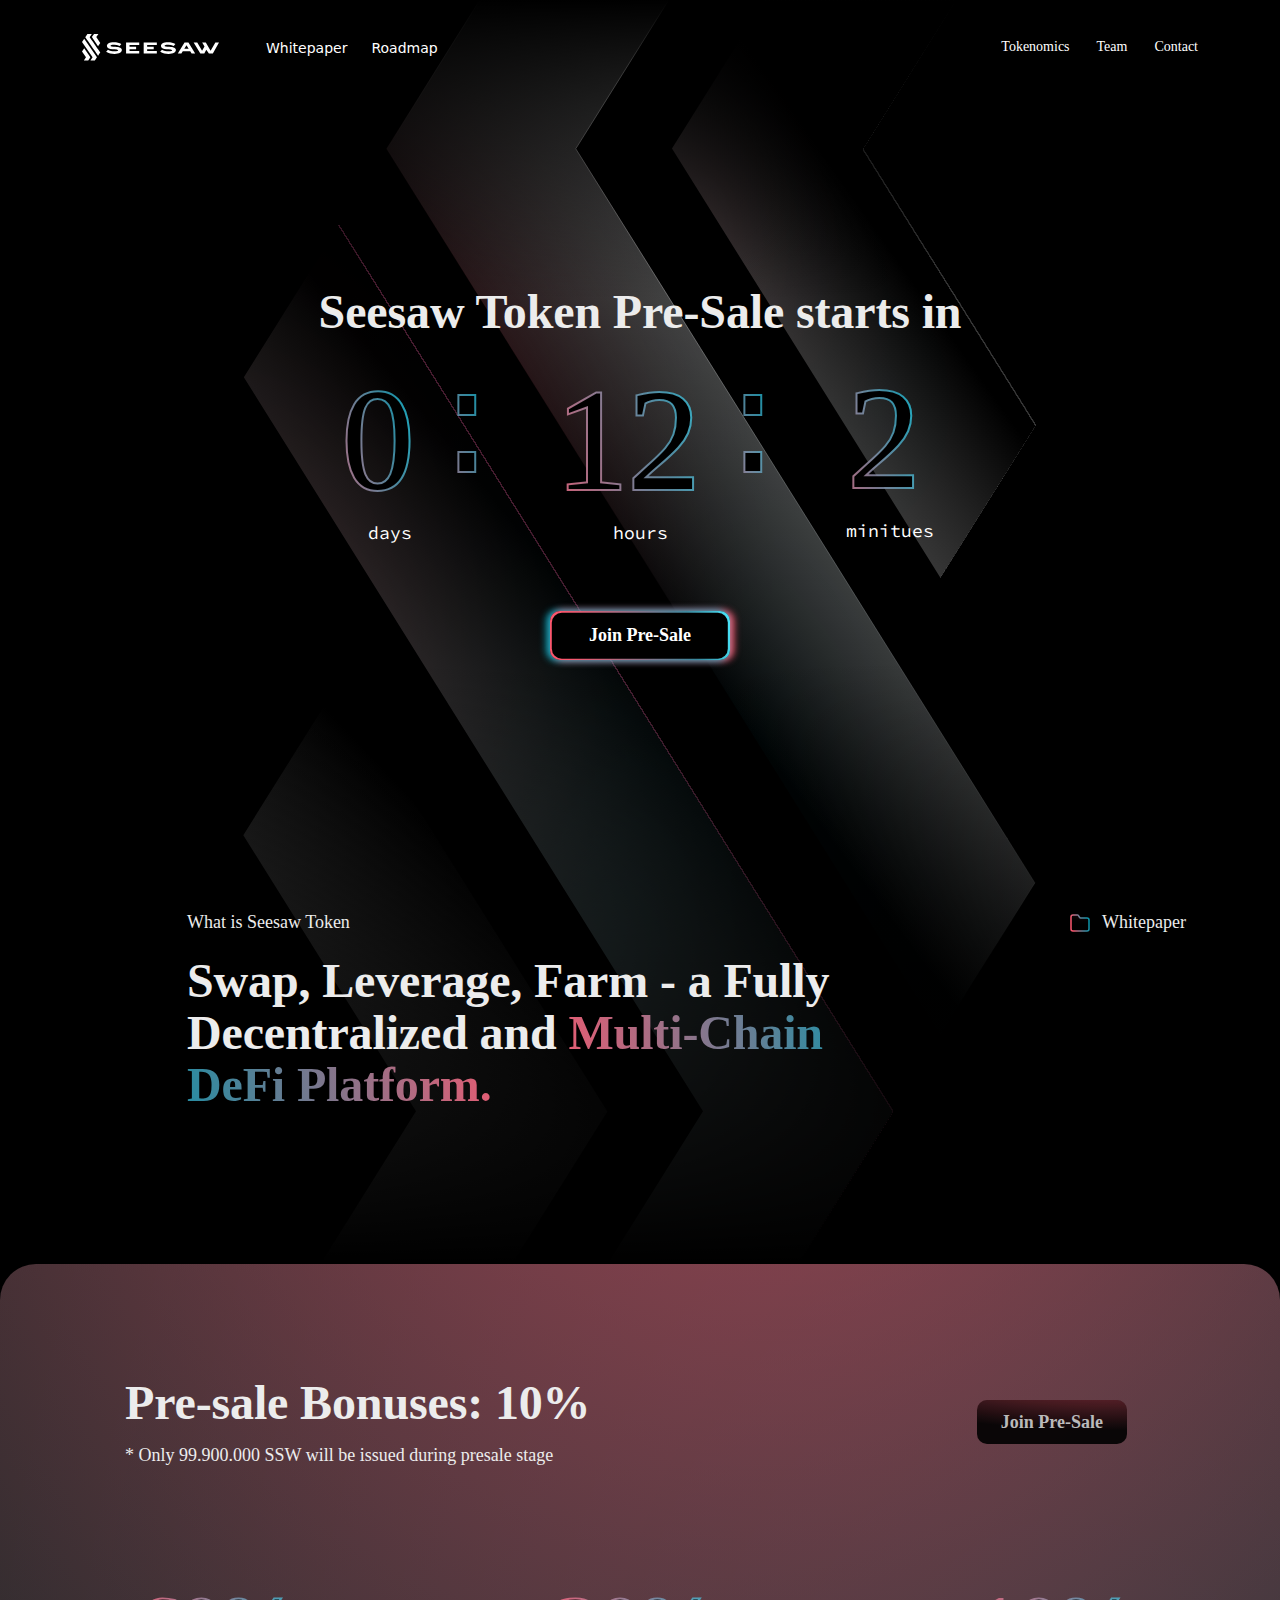
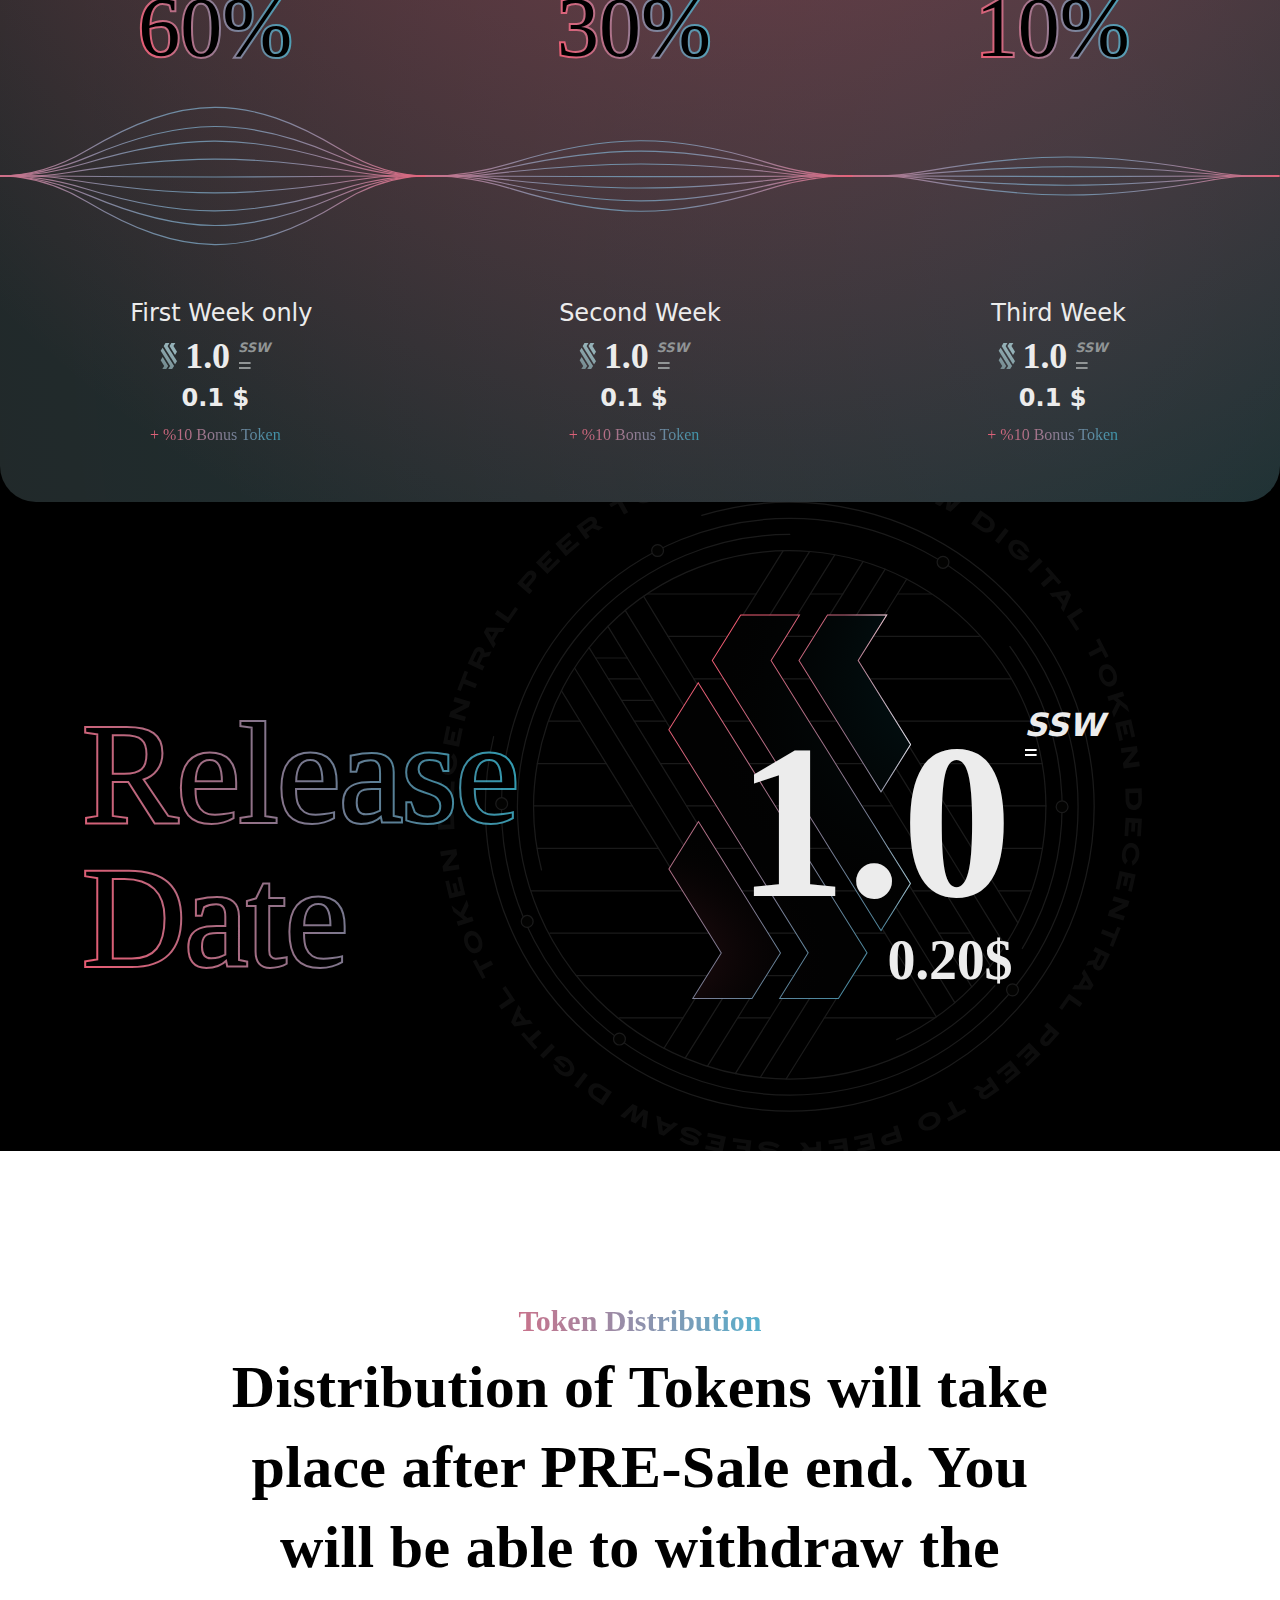
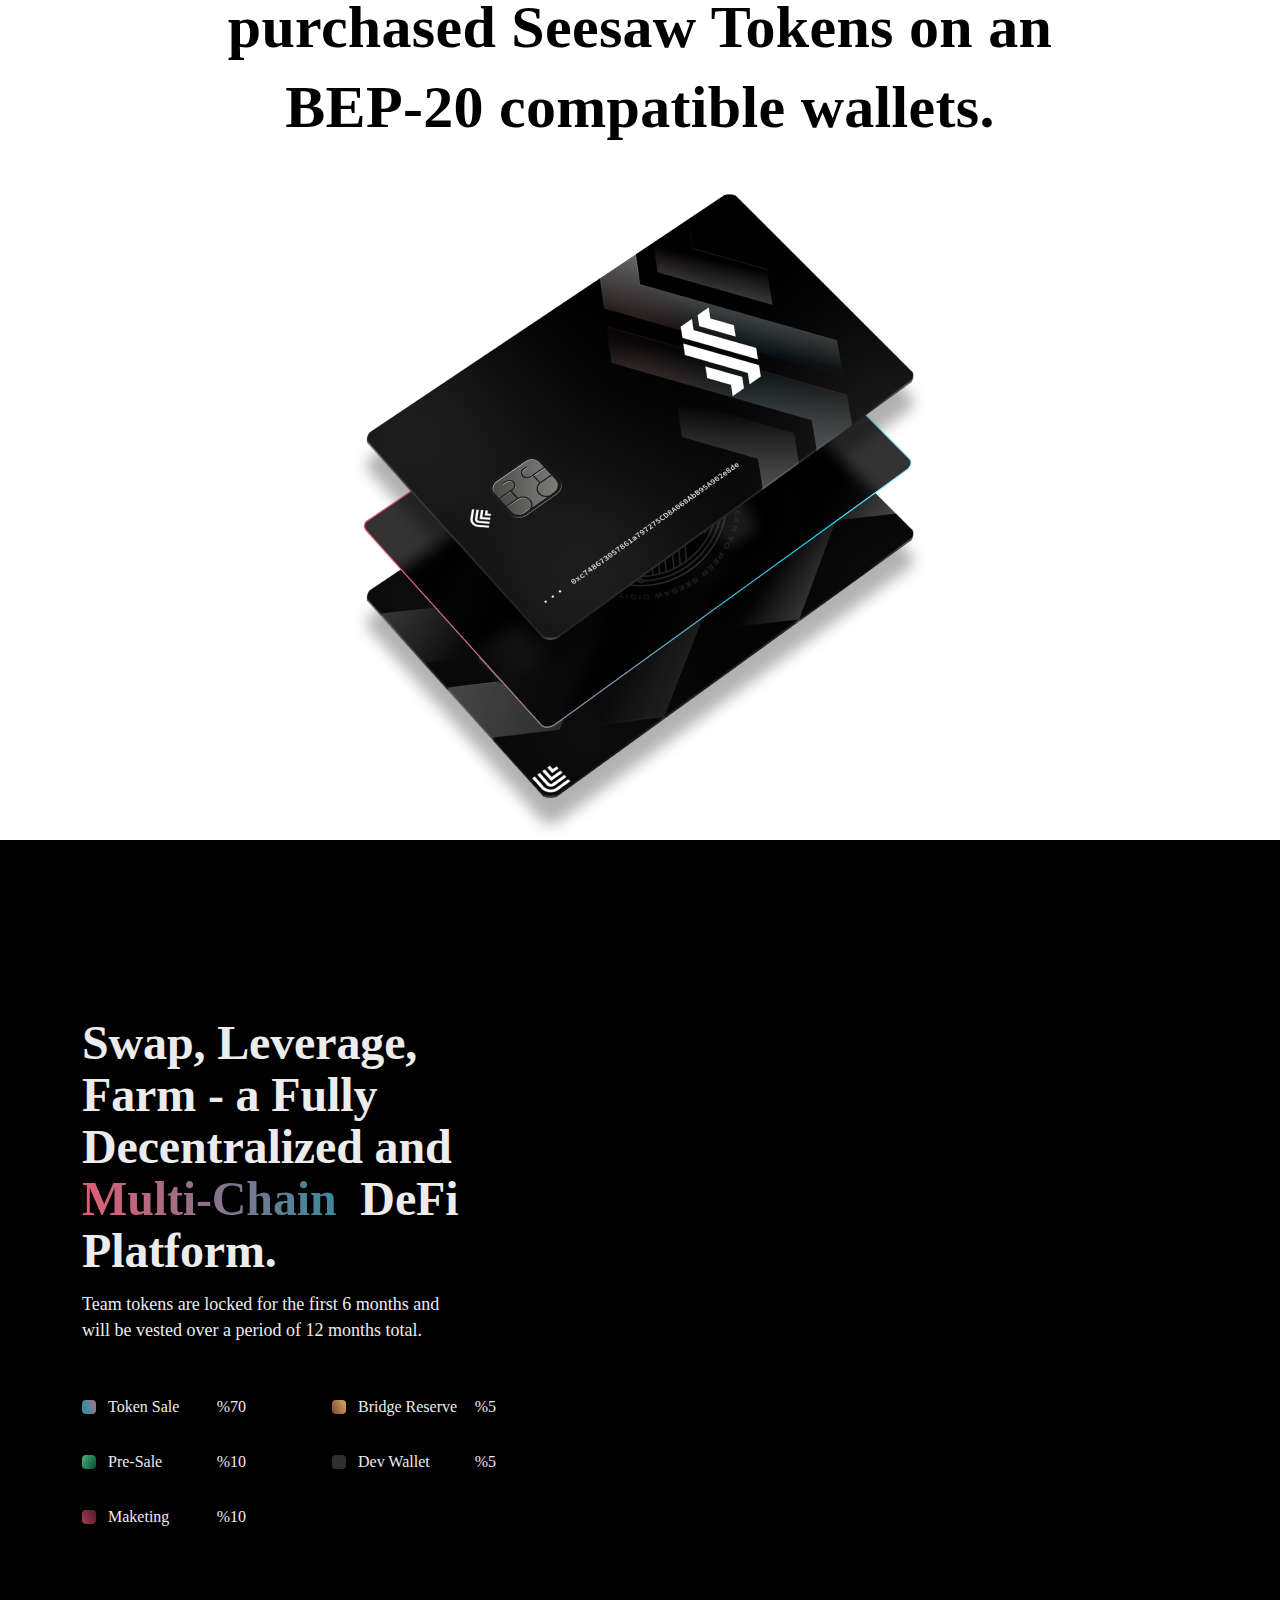
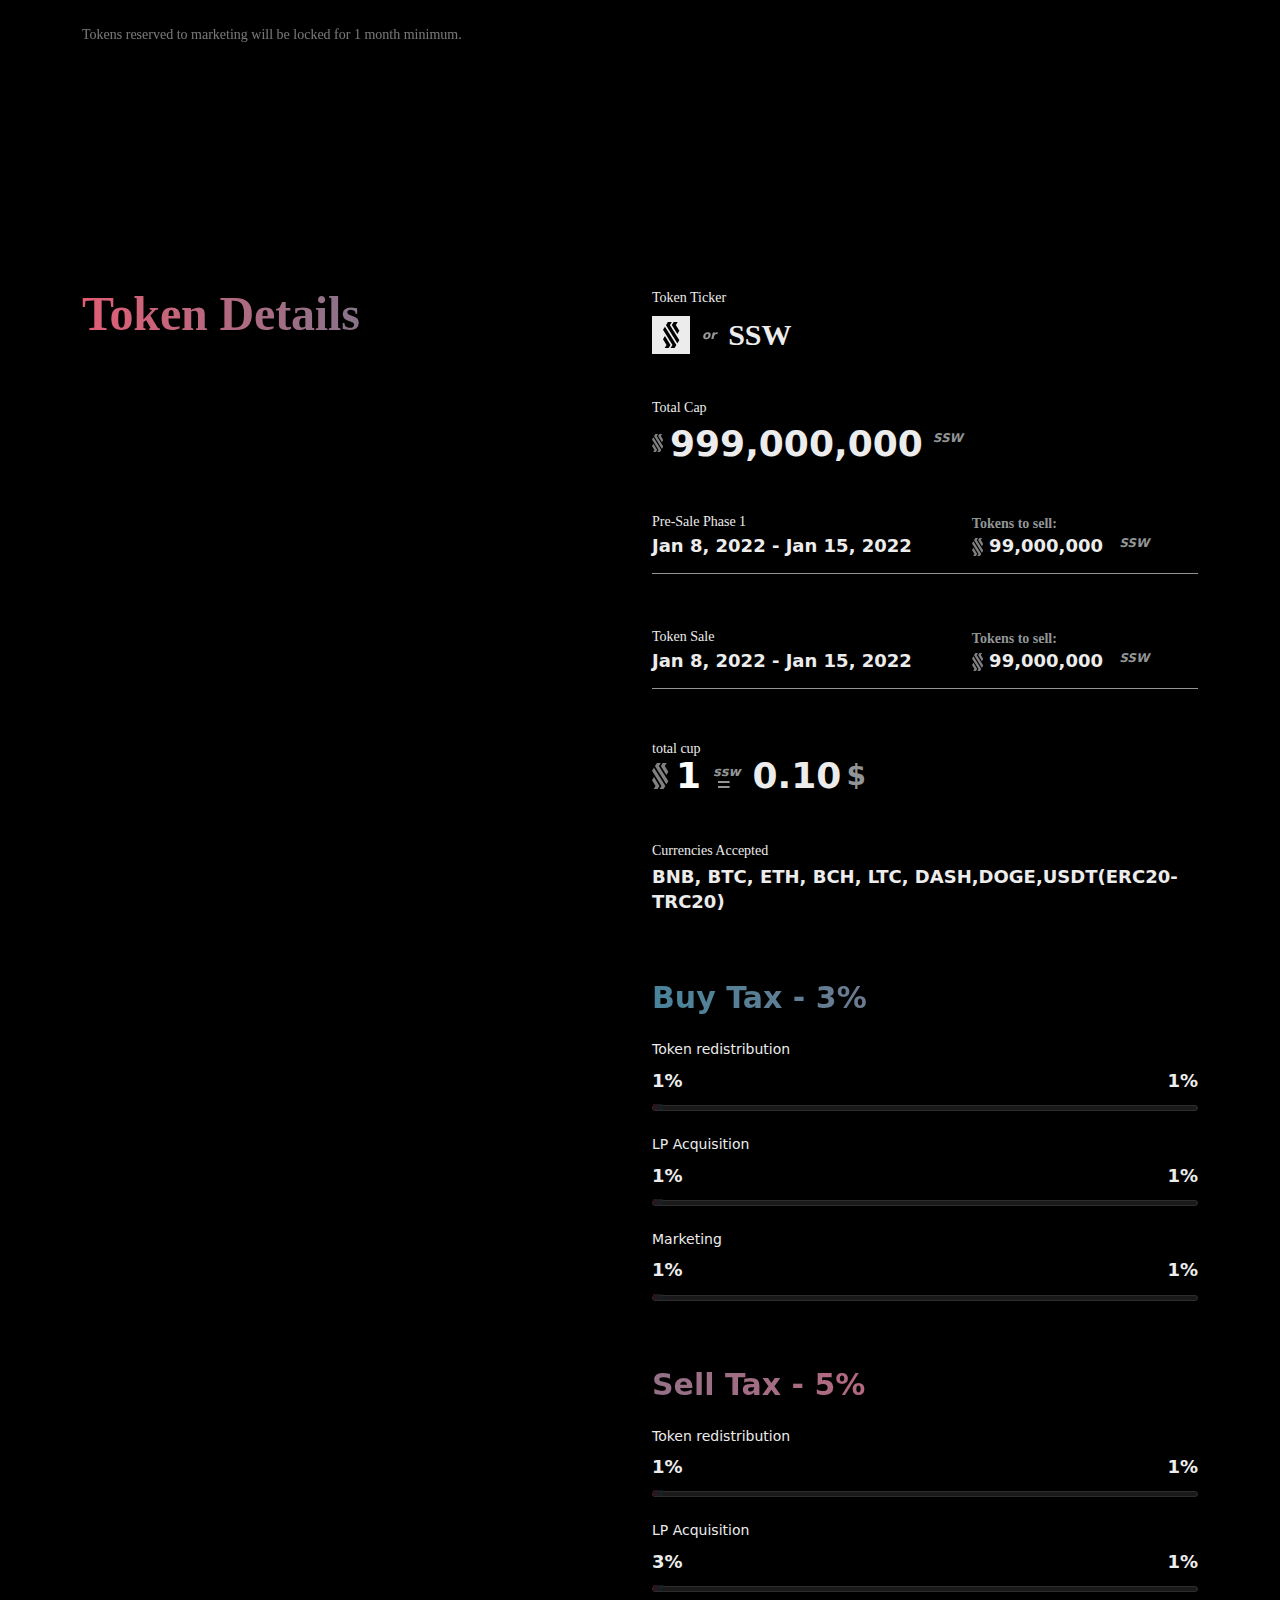
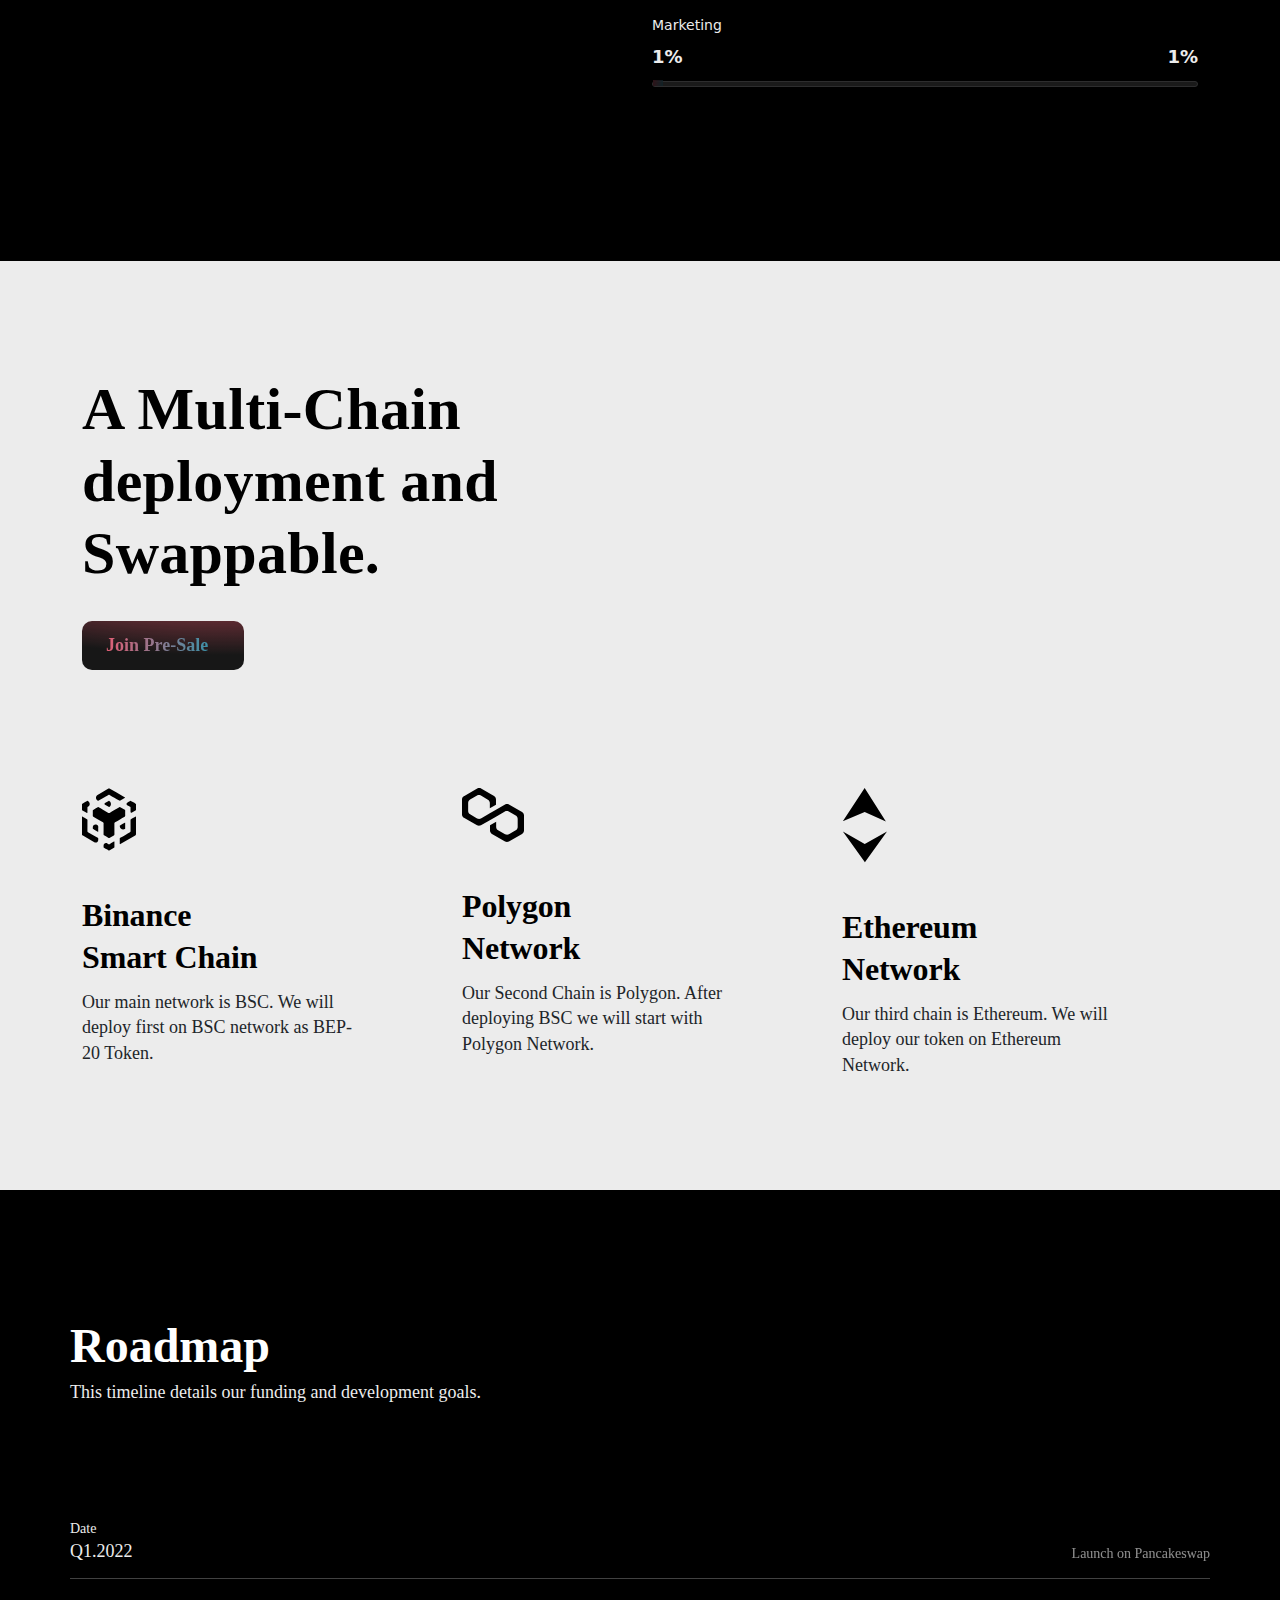
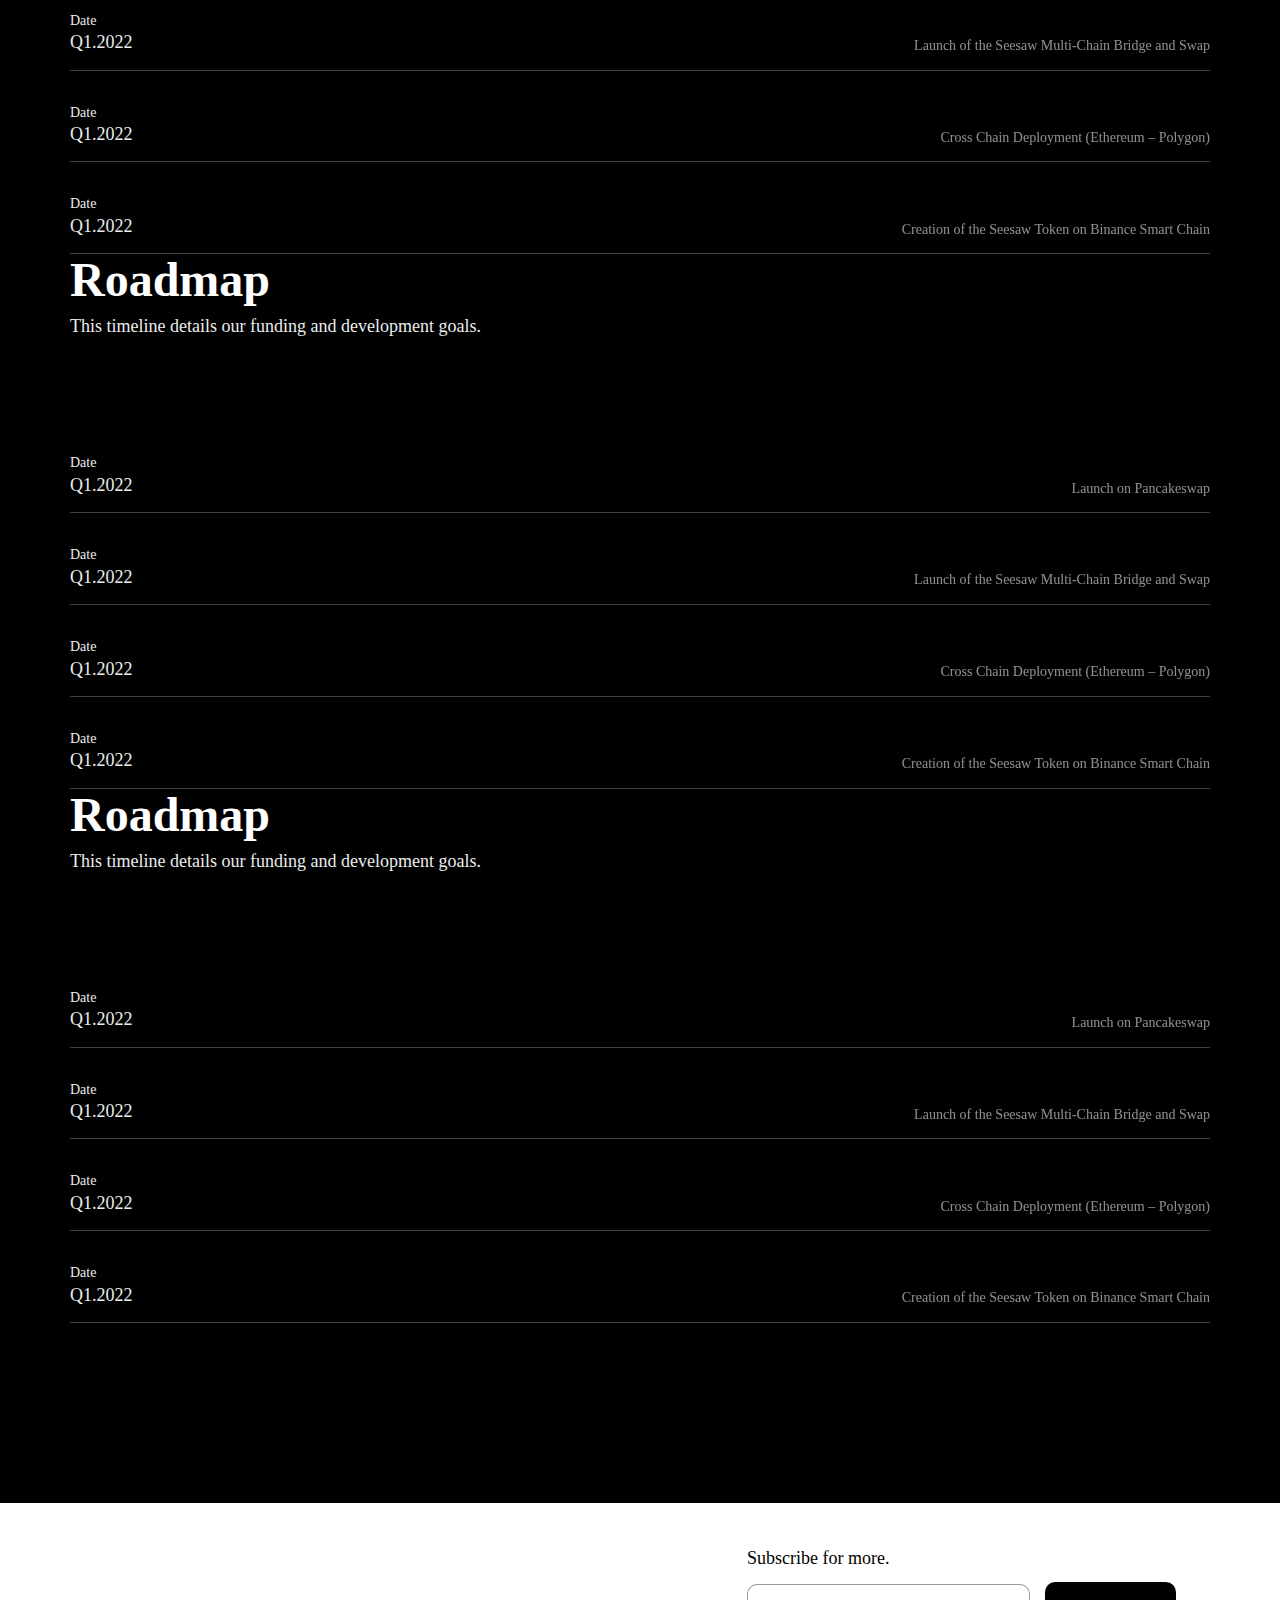
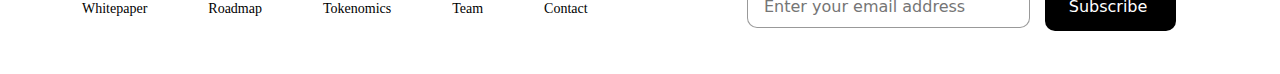
==== commit 8022f666: "duzenlemeler" ====
--- a/index.html
+++ b/index.html
@@ -8,6 +8,10 @@
     <title>SeeSaw</title>
     <link rel="stylesheet" href="assets/css/style.css">
     <link rel="stylesheet" href="assets/css/bootstrap.min.css">
+    <link
+  rel="stylesheet"
+  href="https://unpkg.com/swiper@7/swiper-bundle.min.css"
+/>
 </head>
 
 <body>
@@ -41,6 +45,9 @@
         </div>
     </header>
 
+  <div class="number-abs">
+    <img src="./assets/images/Frame.png" alt="">
+  </div>
     <div class="open-men">
         <svg xmlns="http://www.w3.org/2000/svg" width="30" height="30" viewBox="0 0 24 24" style="fill: rgba(255, 255, 255, 255);"><path d="M10 3H4a1 1 0 0 0-1 1v6a1 1 0 0 0 1 1h6a1 1 0 0 0 1-1V4a1 1 0 0 0-1-1zM9 9H5V5h4v4zm5 2h6a1 1 0 0 0 1-1V4a1 1 0 0 0-1-1h-6a1 1 0 0 0-1 1v6a1 1 0 0 0 1 1zm1-6h4v4h-4V5zM3 20a1 1 0 0 0 1 1h6a1 1 0 0 0 1-1v-6a1 1 0 0 0-1-1H4a1 1 0 0 0-1 1v6zm2-5h4v4H5v-4zm8 5a1 1 0 0 0 1 1h6a1 1 0 0 0 1-1v-6a1 1 0 0 0-1-1h-6a1 1 0 0 0-1 1v6zm2-5h4v4h-4v-4z"></path></svg>
     </div>
@@ -274,7 +281,8 @@
                         <div class="p-content">
                             <p>
                                 Swap, Leverage, Farm - a Fully <br> Decentralized and
-                                <span> Multi-Chain <br> DeFi Platform. </span>
+                                <span class="lin1"> Multi-Chain</span> <br>
+                                <span class="lin2">DeFi Platform.</span>
                             </p>
                         </div>
                     </div>
@@ -1223,222 +1231,7 @@
                         </div>
                     </div>
                     <div class="col-lg-6">
-                        <svg width="100%" class="sv" height="628" viewBox="0 0 598 628" fill="none"
-                            xmlns="http://www.w3.org/2000/svg">
-                            <path
-                                d="M298.998 134.184C390.022 134.184 463.812 207.974 463.812 298.998C463.812 390.022 390.022 463.812 298.998 463.812C207.973 463.812 134.184 390.022 134.184 298.998C134.184 207.974 207.973 134.184 298.998 134.184ZM298.998 422.705C367.319 422.705 422.705 367.32 422.705 298.998C422.705 230.677 367.319 175.291 298.998 175.291C230.676 175.291 175.29 230.677 175.29 298.998C175.29 367.32 230.676 422.705 298.998 422.705Z"
-                                fill="#222222" />
-                            <path
-                                d="M298.998 134.184C390.022 134.184 463.812 207.974 463.812 298.998C463.812 390.022 390.022 463.812 298.998 463.812C207.973 463.812 134.184 390.022 134.184 298.998C134.184 207.974 207.973 134.184 298.998 134.184ZM298.998 422.705C367.319 422.705 422.705 367.32 422.705 298.998C422.705 230.677 367.319 175.291 298.998 175.291C230.676 175.291 175.29 230.677 175.29 298.998C175.29 367.32 230.676 422.705 298.998 422.705Z"
-                                fill="url(#paint0_radial_16_11799)" fill-opacity="0.4" />
-                            <path
-                                d="M298.998 134.184C390.022 134.184 463.812 207.974 463.812 298.998C463.812 390.022 390.022 463.812 298.998 463.812C207.973 463.812 134.184 390.022 134.184 298.998C134.184 207.974 207.973 134.184 298.998 134.184ZM298.998 422.705C367.319 422.705 422.705 367.32 422.705 298.998C422.705 230.677 367.319 175.291 298.998 175.291C230.676 175.291 175.29 230.677 175.29 298.998C175.29 367.32 230.676 422.705 298.998 422.705Z"
-                                fill="url(#paint1_radial_16_11799)" fill-opacity="0.5" />
-                            <g opacity="0.1">
-                                <path
-                                    d="M299.001 1.40213C134.641 1.40214 1.40139 134.642 1.4014 299.002C1.40142 463.362 134.641 596.602 299.001 596.602C463.361 596.602 596.601 463.362 596.601 299.002C596.601 134.642 463.361 1.40211 299.001 1.40213Z"
-                                    stroke="url(#paint2_linear_16_11799)" stroke-width="1.2" />
-                                <path
-                                    d="M299.001 1.40213C134.641 1.40214 1.40139 134.642 1.4014 299.002C1.40142 463.362 134.641 596.602 299.001 596.602C463.361 596.602 596.601 463.362 596.601 299.002C596.601 134.642 463.361 1.40211 299.001 1.40213Z"
-                                    stroke="url(#paint3_linear_16_11799)" stroke-opacity="0.9" stroke-width="1.2" />
-                            </g>
-                            <g opacity="0.1">
-                                <path
-                                    d="M497.877 298.998C497.877 189.16 408.836 100.119 298.998 100.119C189.16 100.119 100.119 189.16 100.119 298.998C100.119 408.835 189.16 497.876 298.998 497.876C408.836 497.876 497.877 408.835 497.877 298.998Z"
-                                    stroke="url(#paint4_linear_16_11799)" stroke-width="1.2" />
-                                <path
-                                    d="M497.877 298.998C497.877 189.16 408.836 100.119 298.998 100.119C189.16 100.119 100.119 189.16 100.119 298.998C100.119 408.835 189.16 497.876 298.998 497.876C408.836 497.876 497.877 408.835 497.877 298.998Z"
-                                    stroke="url(#paint5_linear_16_11799)" stroke-opacity="0.9" stroke-width="1.2" />
-                            </g>
-                            <g opacity="0.4">
-                                <path
-                                    d="M548.074 298.998C548.074 161.437 436.559 49.9216 298.998 49.9216C161.438 49.9216 49.9224 161.437 49.9224 298.998C49.9224 436.558 161.438 548.074 298.998 548.074C436.559 548.074 548.074 436.558 548.074 298.998Z"
-                                    stroke="url(#paint6_linear_16_11799)" stroke-width="1.2" />
-                                <path
-                                    d="M548.074 298.998C548.074 161.437 436.559 49.9216 298.998 49.9216C161.438 49.9216 49.9224 161.437 49.9224 298.998C49.9224 436.558 161.438 548.074 298.998 548.074C436.559 548.074 548.074 436.558 548.074 298.998Z"
-                                    stroke="url(#paint7_linear_16_11799)" stroke-opacity="0.9" stroke-width="1.2" />
-                            </g>
-                            <path
-                                d="M299.001 150.829C380.834 150.829 447.173 217.168 447.173 299.001C447.173 380.834 380.834 447.173 299.001 447.173C217.168 447.173 150.829 380.834 150.829 299.001C150.829 217.168 217.168 150.829 299.001 150.829ZM299.001 421.906C366.88 421.906 421.906 366.88 421.906 299.001C421.906 231.123 366.88 176.096 299.001 176.096C231.122 176.096 176.096 231.123 176.096 299.001C176.096 366.88 231.122 421.906 299.001 421.906Z"
-                                fill="#252525" />
-                            <g filter="url(#filter0_dddddd_16_11799)">
-                                <g filter="url(#filter1_d_16_11799)">
-                                    <path
-                                        d="M299.002 150.829C336.287 150.829 372.201 164.886 399.581 190.195C426.96 215.504 443.791 250.205 446.717 287.376C449.642 324.546 438.447 361.453 415.363 390.734C392.28 420.014 359.007 439.516 322.181 445.349C285.355 451.182 247.683 442.916 216.682 422.202C185.68 401.487 163.628 369.846 154.924 333.591C146.22 297.336 151.504 259.132 169.722 226.601C187.94 194.07 217.754 169.603 253.214 158.081L262.894 187.875C234.931 196.961 211.421 216.255 197.055 241.908C182.688 267.562 178.521 297.688 185.385 326.278C192.249 354.868 209.639 379.819 234.086 396.154C258.533 412.489 288.24 419.007 317.28 414.408C346.32 409.808 372.559 394.429 390.762 371.339C408.965 348.249 417.793 319.145 415.486 289.834C413.179 260.522 399.907 233.158 378.316 213.199C356.725 193.241 328.404 182.156 299.002 182.156L299.002 150.829Z"
-                                        fill="url(#paint8_linear_16_11799)" fill-opacity="0.8"
-                                        shape-rendering="crispEdges" />
-                                </g>
-                                <path
-                                    d="M299.002 150.829C334.282 150.829 368.404 163.418 395.231 186.33C422.059 209.243 439.83 240.976 445.349 275.822C450.868 310.668 443.773 346.339 425.339 376.421C406.905 406.502 378.343 429.019 344.789 439.921C311.236 450.823 274.893 449.395 242.299 435.894C209.704 422.393 182.996 397.705 166.979 366.27C150.962 334.835 146.688 298.717 154.924 264.411C163.16 230.106 183.366 199.865 211.908 179.128L236.779 213.359C216.388 228.175 201.951 249.78 196.067 274.289C190.183 298.798 193.237 324.602 204.68 347.06C216.123 369.518 235.204 387.157 258.491 396.802C281.778 406.448 307.742 407.468 331.714 399.679C355.686 391.89 376.091 375.803 389.261 354.312C402.431 332.821 407.5 307.336 403.557 282.441C399.614 257.546 386.918 234.875 367.751 218.505C348.585 202.136 324.207 193.142 299.002 193.142L299.002 150.829Z"
-                                    fill="url(#paint9_linear_16_11799)" />
-                                <g filter="url(#filter2_d_16_11799)">
-                                    <path
-                                        d="M299.002 150.829C330.292 150.829 360.78 160.735 386.095 179.128C411.41 197.52 430.252 223.454 439.921 253.214C449.591 282.973 449.591 315.029 439.921 344.789C430.252 374.548 411.41 400.483 386.095 418.875C360.78 437.267 330.292 447.173 299.002 447.173C267.711 447.173 237.223 437.267 211.908 418.875C186.593 400.482 167.751 374.548 158.082 344.789C148.412 315.029 148.412 282.973 158.082 253.214L209.96 270.07C203.85 288.874 203.85 309.129 209.96 327.933C216.069 346.736 227.975 363.123 243.971 374.745C259.966 386.366 279.23 392.625 299.002 392.625C318.773 392.625 338.037 386.366 354.032 374.745C370.028 363.123 381.934 346.736 388.043 327.933C394.153 309.129 394.153 288.874 388.043 270.07C381.934 251.266 370.028 234.879 354.032 223.258C338.037 211.636 318.773 205.377 299.002 205.377L299.002 150.829Z"
-                                        fill="url(#paint10_linear_16_11799)" shape-rendering="crispEdges" />
-                                </g>
-                                <path
-                                    d="M299.088 150.916C326.414 150.916 353.208 158.473 376.508 172.751C399.807 187.029 418.704 207.472 431.11 231.82C443.516 256.167 448.947 283.472 446.803 310.714C444.659 337.956 435.024 364.074 418.962 386.181C402.9 408.289 381.037 425.524 355.791 435.981C330.545 446.438 302.899 449.711 275.909 445.436C248.919 441.161 223.637 429.506 202.858 411.759C182.079 394.012 166.612 370.865 158.168 344.876L225.524 322.991C229.932 336.557 238.006 348.641 248.853 357.905C259.7 367.17 272.898 373.254 286.988 375.486C301.077 377.717 315.509 376.009 328.688 370.55C341.868 365.091 353.281 356.094 361.665 344.553C370.05 333.013 375.08 319.378 376.199 305.157C377.319 290.936 374.483 276.682 368.007 263.972C361.531 251.262 351.666 240.59 339.503 233.137C327.34 225.683 313.353 221.738 299.088 221.738L299.088 150.916Z"
-                                    fill="#737373" fill-opacity="0.9" />
-                                <path
-                                    d="M299.088 150.916C326.414 150.916 353.208 158.473 376.508 172.751C399.807 187.029 418.704 207.472 431.11 231.82C443.516 256.167 448.947 283.472 446.803 310.714C444.659 337.956 435.024 364.074 418.962 386.181C402.9 408.289 381.037 425.524 355.791 435.981C330.545 446.438 302.899 449.711 275.909 445.436C248.919 441.161 223.637 429.506 202.858 411.759C182.079 394.012 166.612 370.865 158.168 344.876L225.524 322.991C229.932 336.557 238.006 348.641 248.853 357.905C259.7 367.17 272.898 373.254 286.988 375.486C301.077 377.717 315.509 376.009 328.688 370.55C341.868 365.091 353.281 356.094 361.665 344.553C370.05 333.013 375.08 319.378 376.199 305.157C377.319 290.936 374.483 276.682 368.007 263.972C361.531 251.262 351.666 240.59 339.503 233.137C327.34 225.683 313.353 221.738 299.088 221.738L299.088 150.916Z"
-                                    fill="url(#paint11_radial_16_11799)" />
-                                <path
-                                    d="M299.088 150.916C326.414 150.916 353.208 158.473 376.508 172.751C399.807 187.029 418.704 207.472 431.11 231.82C443.516 256.167 448.947 283.472 446.803 310.714C444.659 337.956 435.024 364.074 418.962 386.181C402.9 408.289 381.037 425.524 355.791 435.981C330.545 446.438 302.899 449.711 275.909 445.436C248.919 441.161 223.637 429.506 202.858 411.759C182.079 394.012 166.612 370.865 158.168 344.876L225.524 322.991C229.932 336.557 238.006 348.641 248.853 357.905C259.7 367.17 272.898 373.254 286.988 375.486C301.077 377.717 315.509 376.009 328.688 370.55C341.868 365.091 353.281 356.094 361.665 344.553C370.05 333.013 375.08 319.378 376.199 305.157C377.319 290.936 374.483 276.682 368.007 263.972C361.531 251.262 351.666 240.59 339.503 233.137C327.34 225.683 313.353 221.738 299.088 221.738L299.088 150.916Z"
-                                    fill="url(#paint12_radial_16_11799)" />
-                            </g>
-                            <defs>
-                                <filter id="filter0_dddddd_16_11799" x="70.8293" y="150.829" width="456.431"
-                                    height="476.431" filterUnits="userSpaceOnUse" color-interpolation-filters="sRGB">
-                                    <feFlood flood-opacity="0" result="BackgroundImageFix" />
-                                    <feColorMatrix in="SourceAlpha" type="matrix"
-                                        values="0 0 0 0 0 0 0 0 0 0 0 0 0 0 0 0 0 0 127 0" result="hardAlpha" />
-                                    <feOffset dy="2.76726" />
-                                    <feGaussianBlur stdDeviation="1.1069" />
-                                    <feColorMatrix type="matrix"
-                                        values="0 0 0 0 0 0 0 0 0 0 0 0 0 0 0 0 0 0 0.131881 0" />
-                                    <feBlend mode="normal" in2="BackgroundImageFix"
-                                        result="effect1_dropShadow_16_11799" />
-                                    <feColorMatrix in="SourceAlpha" type="matrix"
-                                        values="0 0 0 0 0 0 0 0 0 0 0 0 0 0 0 0 0 0 127 0" result="hardAlpha" />
-                                    <feOffset dy="6.6501" />
-                                    <feGaussianBlur stdDeviation="2.66004" />
-                                    <feColorMatrix type="matrix"
-                                        values="0 0 0 0 0 0 0 0 0 0 0 0 0 0 0 0 0 0 0.151234 0" />
-                                    <feBlend mode="normal" in2="effect1_dropShadow_16_11799"
-                                        result="effect2_dropShadow_16_11799" />
-                                    <feColorMatrix in="SourceAlpha" type="matrix"
-                                        values="0 0 0 0 0 0 0 0 0 0 0 0 0 0 0 0 0 0 127 0" result="hardAlpha" />
-                                    <feOffset dy="12.5216" />
-                                    <feGaussianBlur stdDeviation="5.00862" />
-                                    <feColorMatrix type="matrix"
-                                        values="0 0 0 0 0 0 0 0 0 0 0 0 0 0 0 0 0 0 0.162184 0" />
-                                    <feBlend mode="normal" in2="effect2_dropShadow_16_11799"
-                                        result="effect3_dropShadow_16_11799" />
-                                    <feColorMatrix in="SourceAlpha" type="matrix"
-                                        values="0 0 0 0 0 0 0 0 0 0 0 0 0 0 0 0 0 0 127 0" result="hardAlpha" />
-                                    <feOffset dy="22.3363" />
-                                    <feGaussianBlur stdDeviation="8.93452" />
-                                    <feColorMatrix type="matrix"
-                                        values="0 0 0 0 0 0 0 0 0 0 0 0 0 0 0 0 0 0 0.190476 0" />
-                                    <feBlend mode="normal" in2="effect3_dropShadow_16_11799"
-                                        result="effect4_dropShadow_16_11799" />
-                                    <feColorMatrix in="SourceAlpha" type="matrix"
-                                        values="0 0 0 0 0 0 0 0 0 0 0 0 0 0 0 0 0 0 127 0" result="hardAlpha" />
-                                    <feOffset dy="41.7776" />
-                                    <feGaussianBlur stdDeviation="16.711" />
-                                    <feColorMatrix type="matrix"
-                                        values="0 0 0 0 0 0 0 0 0 0 0 0 0 0 0 0 0 0 0.271636 0" />
-                                    <feBlend mode="normal" in2="effect4_dropShadow_16_11799"
-                                        result="effect5_dropShadow_16_11799" />
-                                    <feColorMatrix in="SourceAlpha" type="matrix"
-                                        values="0 0 0 0 0 0 0 0 0 0 0 0 0 0 0 0 0 0 127 0" result="hardAlpha" />
-                                    <feOffset dy="100" />
-                                    <feGaussianBlur stdDeviation="40" />
-                                    <feColorMatrix type="matrix" values="0 0 0 0 0 0 0 0 0 0 0 0 0 0 0 0 0 0 0.69 0" />
-                                    <feBlend mode="normal" in2="effect5_dropShadow_16_11799"
-                                        result="effect6_dropShadow_16_11799" />
-                                    <feBlend mode="normal" in="SourceGraphic" in2="effect6_dropShadow_16_11799"
-                                        result="shape" />
-                                </filter>
-                                <filter id="filter1_d_16_11799" x="126.829" y="130.829" width="344.344" height="344.344"
-                                    filterUnits="userSpaceOnUse" color-interpolation-filters="sRGB">
-                                    <feFlood flood-opacity="0" result="BackgroundImageFix" />
-                                    <feColorMatrix in="SourceAlpha" type="matrix"
-                                        values="0 0 0 0 0 0 0 0 0 0 0 0 0 0 0 0 0 0 127 0" result="hardAlpha" />
-                                    <feOffset dy="4" />
-                                    <feGaussianBlur stdDeviation="12" />
-                                    <feComposite in2="hardAlpha" operator="out" />
-                                    <feColorMatrix type="matrix" values="0 0 0 0 0 0 0 0 0 0 0 0 0 0 0 0 0 0 0.15 0" />
-                                    <feBlend mode="normal" in2="BackgroundImageFix"
-                                        result="effect1_dropShadow_16_11799" />
-                                    <feBlend mode="normal" in="SourceGraphic" in2="effect1_dropShadow_16_11799"
-                                        result="shape" />
-                                </filter>
-                                <filter id="filter2_d_16_11799" x="126.83" y="130.829" width="344.344" height="344.344"
-                                    filterUnits="userSpaceOnUse" color-interpolation-filters="sRGB">
-                                    <feFlood flood-opacity="0" result="BackgroundImageFix" />
-                                    <feColorMatrix in="SourceAlpha" type="matrix"
-                                        values="0 0 0 0 0 0 0 0 0 0 0 0 0 0 0 0 0 0 127 0" result="hardAlpha" />
-                                    <feOffset dy="4" />
-                                    <feGaussianBlur stdDeviation="12" />
-                                    <feComposite in2="hardAlpha" operator="out" />
-                                    <feColorMatrix type="matrix" values="0 0 0 0 0 0 0 0 0 0 0 0 0 0 0 0 0 0 0.15 0" />
-                                    <feBlend mode="normal" in2="BackgroundImageFix"
-                                        result="effect1_dropShadow_16_11799" />
-                                    <feBlend mode="normal" in="SourceGraphic" in2="effect1_dropShadow_16_11799"
-                                        result="shape" />
-                                </filter>
-                                <radialGradient id="paint0_radial_16_11799" cx="0" cy="0" r="1"
-                                    gradientUnits="userSpaceOnUse"
-                                    gradientTransform="translate(363.79 188.893) rotate(31.0461) scale(860.636 791.689)">
-                                    <stop stop-color="#00DFFF" stop-opacity="0.25" />
-                                    <stop offset="1" stop-color="#808080" stop-opacity="0" />
-                                </radialGradient>
-                                <radialGradient id="paint1_radial_16_11799" cx="0" cy="0" r="1"
-                                    gradientUnits="userSpaceOnUse"
-                                    gradientTransform="translate(-30.6305 265.806) rotate(-3.1779) scale(550.957 298.092)">
-                                    <stop stop-color="#FC576E" />
-                                    <stop offset="1" stop-color="#808080" stop-opacity="0" />
-                                </radialGradient>
-                                <linearGradient id="paint2_linear_16_11799" x1="62.0578" y1="228.534" x2="602.733"
-                                    y2="193.413" gradientUnits="userSpaceOnUse">
-                                    <stop stop-color="#00DFFF" />
-                                    <stop offset="1" stop-color="#FC576E" />
-                                </linearGradient>
-                                <linearGradient id="paint3_linear_16_11799" x1="11.2826" y1="596.002" x2="158.902"
-                                    y2="566.816" gradientUnits="userSpaceOnUse">
-                                    <stop stop-color="white" />
-                                    <stop offset="1" stop-color="white" stop-opacity="0" />
-                                </linearGradient>
-                                <linearGradient id="paint4_linear_16_11799" x1="346.043" y1="140.813" x2="369.49"
-                                    y2="501.771" gradientUnits="userSpaceOnUse">
-                                    <stop stop-color="#00DFFF" />
-                                    <stop offset="1" stop-color="#FC576E" />
-                                </linearGradient>
-                                <linearGradient id="paint5_linear_16_11799" x1="100.719" y1="106.915" x2="120.204"
-                                    y2="205.467" gradientUnits="userSpaceOnUse">
-                                    <stop stop-color="white" />
-                                    <stop offset="1" stop-color="white" stop-opacity="0" />
-                                </linearGradient>
-                                <linearGradient id="paint6_linear_16_11799" x1="357.953" y1="100.766" x2="387.336"
-                                    y2="553.106" gradientUnits="userSpaceOnUse">
-                                    <stop stop-color="#00DFFF" />
-                                    <stop offset="1" stop-color="#FC576E" />
-                                </linearGradient>
-                                <linearGradient id="paint7_linear_16_11799" x1="50.5223" y1="58.2865" x2="74.9403"
-                                    y2="181.788" gradientUnits="userSpaceOnUse">
-                                    <stop stop-color="white" />
-                                    <stop offset="1" stop-color="white" stop-opacity="0" />
-                                </linearGradient>
-                                <linearGradient id="paint8_linear_16_11799" x1="433.693" y1="581.775" x2="130"
-                                    y2="-59.9118" gradientUnits="userSpaceOnUse">
-                                    <stop stop-color="#6A2A20" />
-                                    <stop offset="1" stop-color="#FFDF80" />
-                                </linearGradient>
-                                <linearGradient id="paint9_linear_16_11799" x1="-57.1279" y1="150.827" x2="322.951"
-                                    y2="980.353" gradientUnits="userSpaceOnUse">
-                                    <stop stop-color="#44172A" />
-                                    <stop offset="1" stop-color="#FC576E" stop-opacity="0.74" />
-                                </linearGradient>
-                                <linearGradient id="paint10_linear_16_11799" x1="363.658" y1="453.459" x2="429.517"
-                                    y2="174.588" gradientUnits="userSpaceOnUse">
-                                    <stop stop-color="#6A7A73" />
-                                    <stop offset="1" stop-color="#00F076" stop-opacity="0" />
-                                </linearGradient>
-                                <radialGradient id="paint11_radial_16_11799" cx="0" cy="0" r="1"
-                                    gradientUnits="userSpaceOnUse"
-                                    gradientTransform="translate(318.24 52.1956) rotate(67.6097) scale(385.459 208.551)">
-                                    <stop stop-color="#FC576E" />
-                                    <stop offset="1" stop-color="#808080" stop-opacity="0" />
-                                </radialGradient>
-                                <radialGradient id="paint12_radial_16_11799" cx="0" cy="0" r="1"
-                                    gradientUnits="userSpaceOnUse"
-                                    gradientTransform="translate(156.773 350.032) rotate(39.0681) scale(540.938 369.027)">
-                                    <stop stop-color="#00DFFF" stop-opacity="0.25" />
-                                    <stop offset="1" stop-color="#808080" stop-opacity="0" />
-                                </radialGradient>
-                            </defs>
-                        </svg>
+                      <img class="img-fluid" src="./assets/images/Group 201.png" alt="">
 
                     </div>
                 </div>
@@ -1723,9 +1516,9 @@
 
         <section id="map">
             <div class="container">
-                <div class="row">
-                    <div class="col-lg-12">
-                        <div class="map-area">
+                <div class="row swiper mySwiper">
+                    <div class="col-lg-12 g-0 swiper-wrapper">
+                        <div class="map-area swiper-slide">
                             <h4>
                                 Roadmap 
                             </h4>
@@ -1777,8 +1570,114 @@
                                 </div>
                             </div>
                         </div>
-                    </div>
+                        <div class="map-area swiper-slide">
+                            <h4>
+                                Roadmap 
+                            </h4>
+                            <p class="map-dec">
+                                This timeline details our funding and development goals.
+                            </p>
+                            <div class="map-item ">
+                                <div class="d-flex justify-content-between">
+                                 <div>
+                                    <span>Date</span>
+                                    <p>Q1.2022 </p>
+                                 </div>
+                                     <div class="d-flex align-self-end">
+                                        <p class="date-dec"> Launch on Pancakeswap </p>
+                                    </div>
+                                </div>
+                            </div>
+                            <div class="map-item ">
+                                <div class="d-flex justify-content-between">
+                                 <div>
+                                    <span>Date</span>
+                                    <p>Q1.2022 </p>
+                                 </div>
+                                     <div class="d-flex align-self-end">
+                                        <p class="date-dec"> Launch of the Seesaw Multi-Chain Bridge and Swap </p>
+                                    </div>
+                                </div>
+                            </div>
+                            <div class="map-item ">
+                                <div class="d-flex justify-content-between">
+                                 <div>
+                                    <span>Date</span>
+                                    <p>Q1.2022 </p>
+                                 </div>
+                                     <div class="d-flex align-self-end">
+                                        <p class="date-dec"> Cross Chain Deployment (Ethereum – Polygon) </p>
+                                    </div>
+                                </div>
+                            </div>
+                            <div class="map-item ">
+                                <div class="d-flex justify-content-between">
+                                 <div>
+                                    <span>Date</span>
+                                    <p>Q1.2022 </p>
+                                 </div>
+                                     <div class="d-flex align-self-end">
+                                        <p class="date-dec"> Creation of the Seesaw Token on Binance Smart Chain</p>
+                                    </div>
+                                </div>
+                            </div>
+                        </div>
+                        <div class="map-area swiper-slide">
+                            <h4>
+                                Roadmap 
+                            </h4>
+                            <p class="map-dec">
+                                This timeline details our funding and development goals.
+                            </p>
+                            <div class="map-item ">
+                                <div class="d-flex justify-content-between">
+                                 <div>
+                                    <span>Date</span>
+                                    <p>Q1.2022 </p>
+                                 </div>
+                                     <div class="d-flex align-self-end">
+                                        <p class="date-dec"> Launch on Pancakeswap </p>
+                                    </div>
+                                </div>
+                            </div>
+                            <div class="map-item ">
+                                <div class="d-flex justify-content-between">
+                                 <div>
+                                    <span>Date</span>
+                                    <p>Q1.2022 </p>
+                                 </div>
+                                     <div class="d-flex align-self-end">
+                                        <p class="date-dec"> Launch of the Seesaw Multi-Chain Bridge and Swap </p>
+                                    </div>
+                                </div>
+                            </div>
+                            <div class="map-item ">
+                                <div class="d-flex justify-content-between">
+                                 <div>
+                                    <span>Date</span>
+                                    <p>Q1.2022 </p>
+                                 </div>
+                                     <div class="d-flex align-self-end">
+                                        <p class="date-dec"> Cross Chain Deployment (Ethereum – Polygon) </p>
+                                    </div>
+                                </div>
+                            </div>
+                            <div class="map-item ">
+                                <div class="d-flex justify-content-between">
+                                 <div>
+                                    <span>Date</span>
+                                    <p>Q1.2022 </p>
+                                 </div>
+                                     <div class="d-flex align-self-end">
+                                        <p class="date-dec"> Creation of the Seesaw Token on Binance Smart Chain</p>
+                                    </div>
+                                </div>
+                            </div>
+                        </div>
+                    </div>
+                    <div class="swiper-pagination"></div>
                 </div>
+                
             </div>
 
         </section>
@@ -1813,8 +1712,16 @@
             </div>
         </div>
     </footer>
-
-
+    <script src="https://unpkg.com/swiper@7/swiper-bundle.min.js"></script>
+    <script>
+        var swiper = new Swiper(".mySwiper", {
+            spaceBetween: 30,
+    pagination: {
+      el: ".swiper-pagination",
+      dynamicBullets: true,
+    },
+  });
+    </script>
     <script src="assets/js/app.js"></script>
 </body>
 
--- a/assets/css/style.css
+++ b/assets/css/style.css
@@ -337,21 +337,43 @@
     font-family: helvati bold;
 }
 
-.p-content p span {
+.p-content p .lin1 {
     background: linear-gradient(262.5deg, rgba(0, 223, 255, 0.67) -26.7%, #FC576E 114.25%);
     -webkit-background-clip: text;
     background-clip: text;
     -webkit-text-fill-color: transparent;
 }
-
+.p-content p .lin2{
+    background: linear-gradient(78.43deg, rgba(0, 223, 255, 0.67) -21.06%, #FC576E 111.58%);
+
+    -webkit-background-clip: text;
+    background-clip: text;
+    -webkit-text-fill-color: transparent;
+
+}
 #bonus {
     border-radius: 36px;
     position: relative;
     z-index: 90;
 }
 
+.number-abs{
+    position: absolute;
+    top: 0;
+     width: 100%;
+     display: flex;
+     justify-content: center;
+}
+
+.number-abs img{
+    max-width: 100%;
+}
+
 #bonus .container {
-    background: radial-gradient(92.96% 166.89% at 60.07% -50%, rgba(252, 87, 110, 0.6) 0%, rgba(128, 128, 128, 0) 100%), radial-gradient(134.65% 291.86% at 83.4% 69.66%, rgba(0, 223, 255, 0.1) 0%, rgba(128, 128, 128, 0) 100%), #222222;
+    background: radial-gradient(92.96% 166.89% at 60.07% -50%, rgba(252, 87, 110, 0.6) 0%, rgba(128, 128, 128, 0) 100%),
+    radial-gradient(134.65% 291.86% at 83.4% 69.66%, rgba(0, 223, 255, 0.1) 0%, rgba(128, 128, 128, 0) 100%),
+    linear-gradient(0deg, #222222, #222222);
+    
     max-width: 1344px;
     padding-top: 113px;
     padding-bottom: 53px;
@@ -548,6 +570,11 @@
     font-size: 30px;
     line-height: 36px;
     font-family: helvati regular;
+    background: linear-gradient(262.64deg, #00DFFF -72.72%, #FC576E 142.37%);
+
+    -webkit-background-clip: text;
+    background-clip: text;
+    -webkit-text-fill-color: transparent;
 }
 
 .card-content P {
@@ -1004,6 +1031,15 @@
     width: 131px;
     height: 49px;
     border: none;
+    margin-left: 10px;
+}
+
+.swiper-wrapper{
+    padding-bottom: 50px;
+}
+
+.swiper-pagination-bullet{
+    background: #fff !important;
 }
 
 /* responsive */
@@ -1165,9 +1201,13 @@
         padding-top: 70px;
     }
     #paper{
-        padding-top: 150px;
+        padding-top: 37px;
         padding-bottom: 60px;
-           }
+        margin-top: 38px;
+        background: linear-gradient(
+        360deg,
+        #0000005d 0%, rgba(0, 0, 0, 0.808) 100%);
+        }
     .m-grid{
         grid-template-columns: repeat(2,180px);
     }
@@ -1193,6 +1233,7 @@
 }
 
 form .form-btn{
+   
     margin-top: 15px;
 }
 .about-item p{
@@ -1225,5 +1266,6 @@
 #message .sv {
     height: 438px;
 }
-}
-
+
+}
+
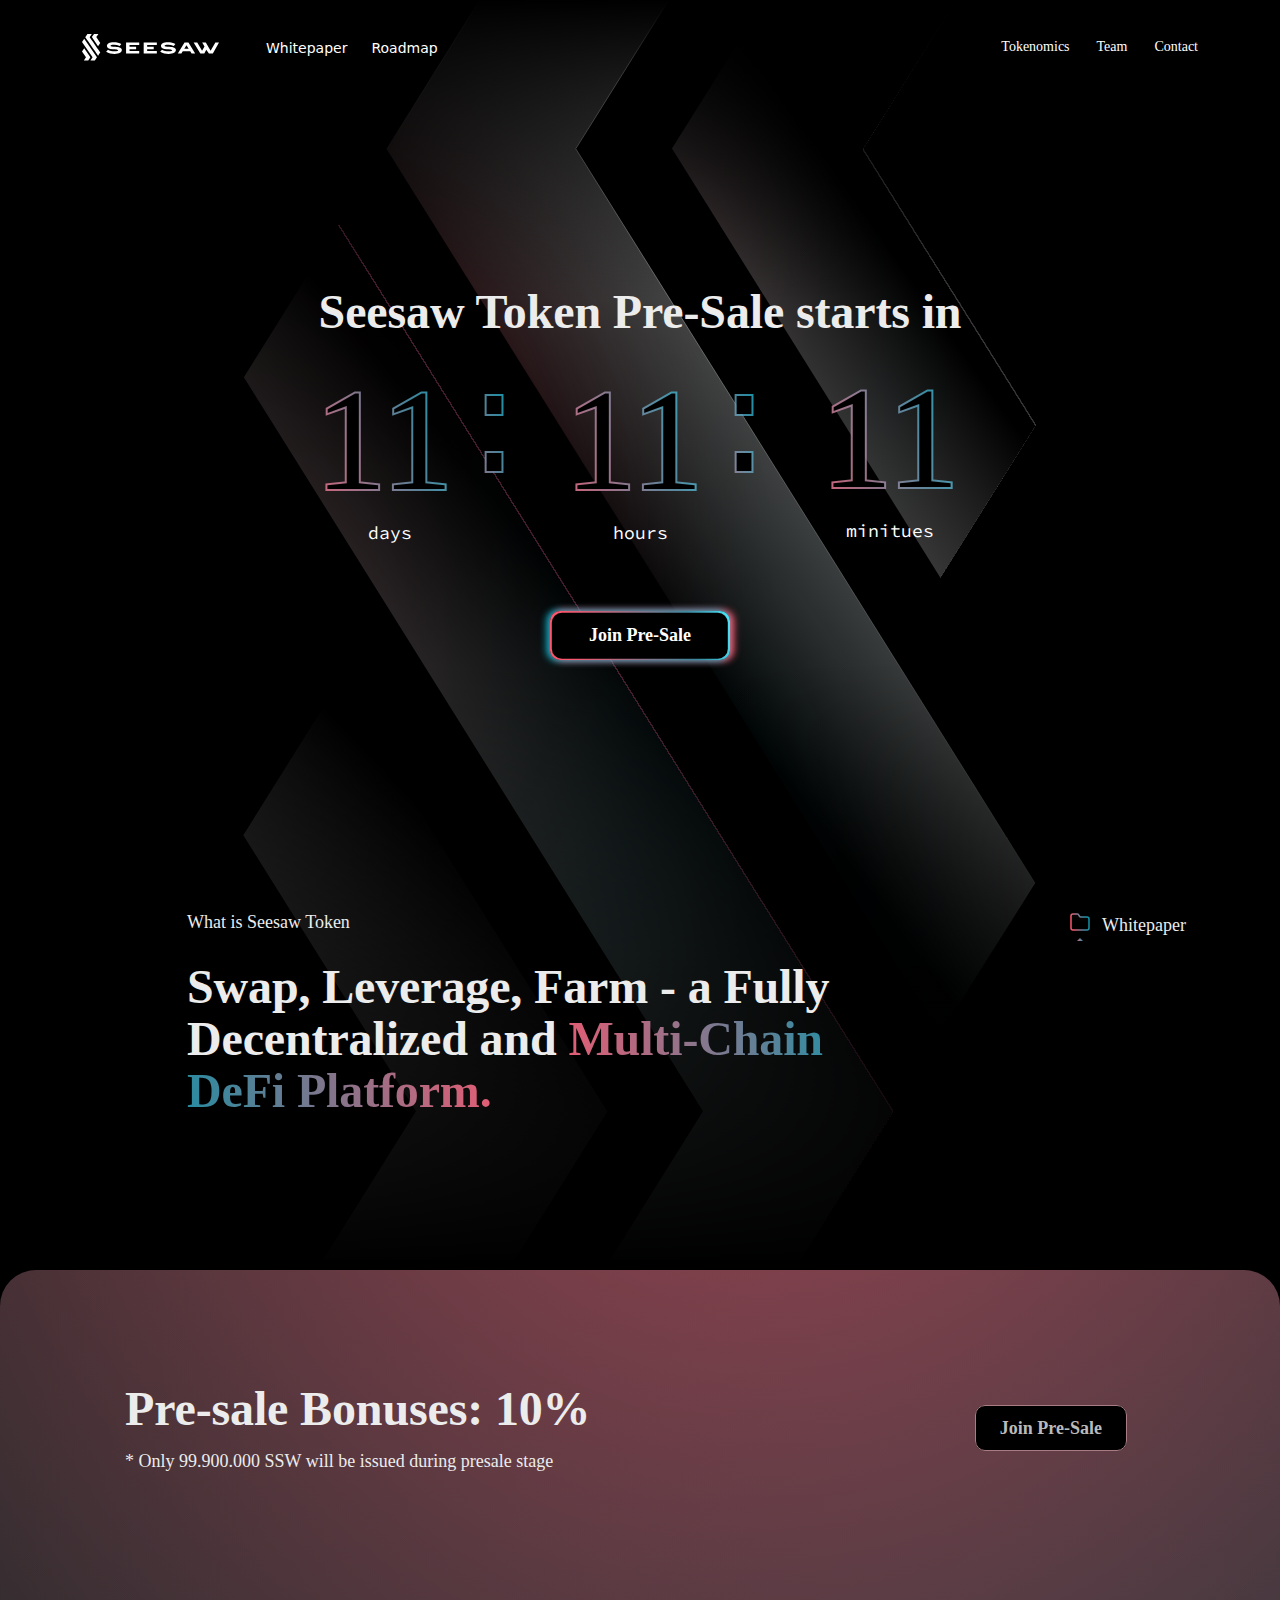
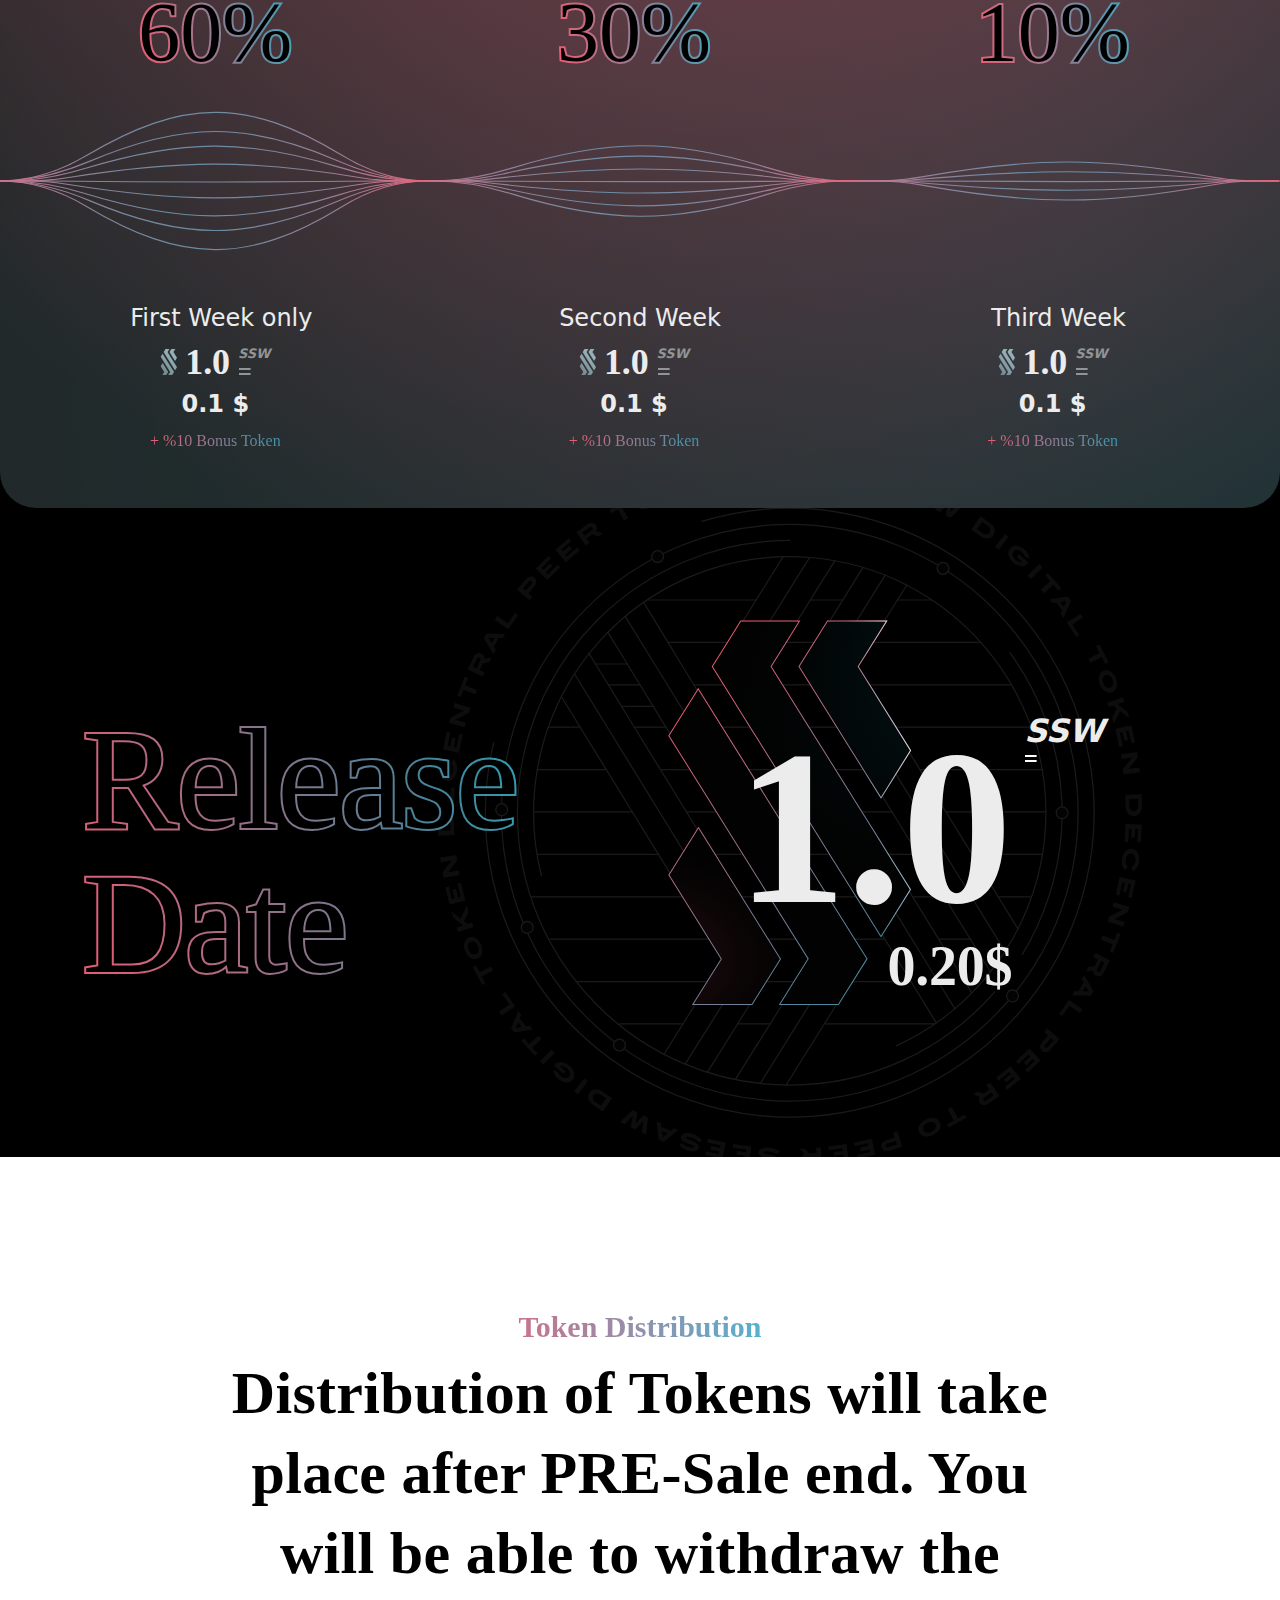
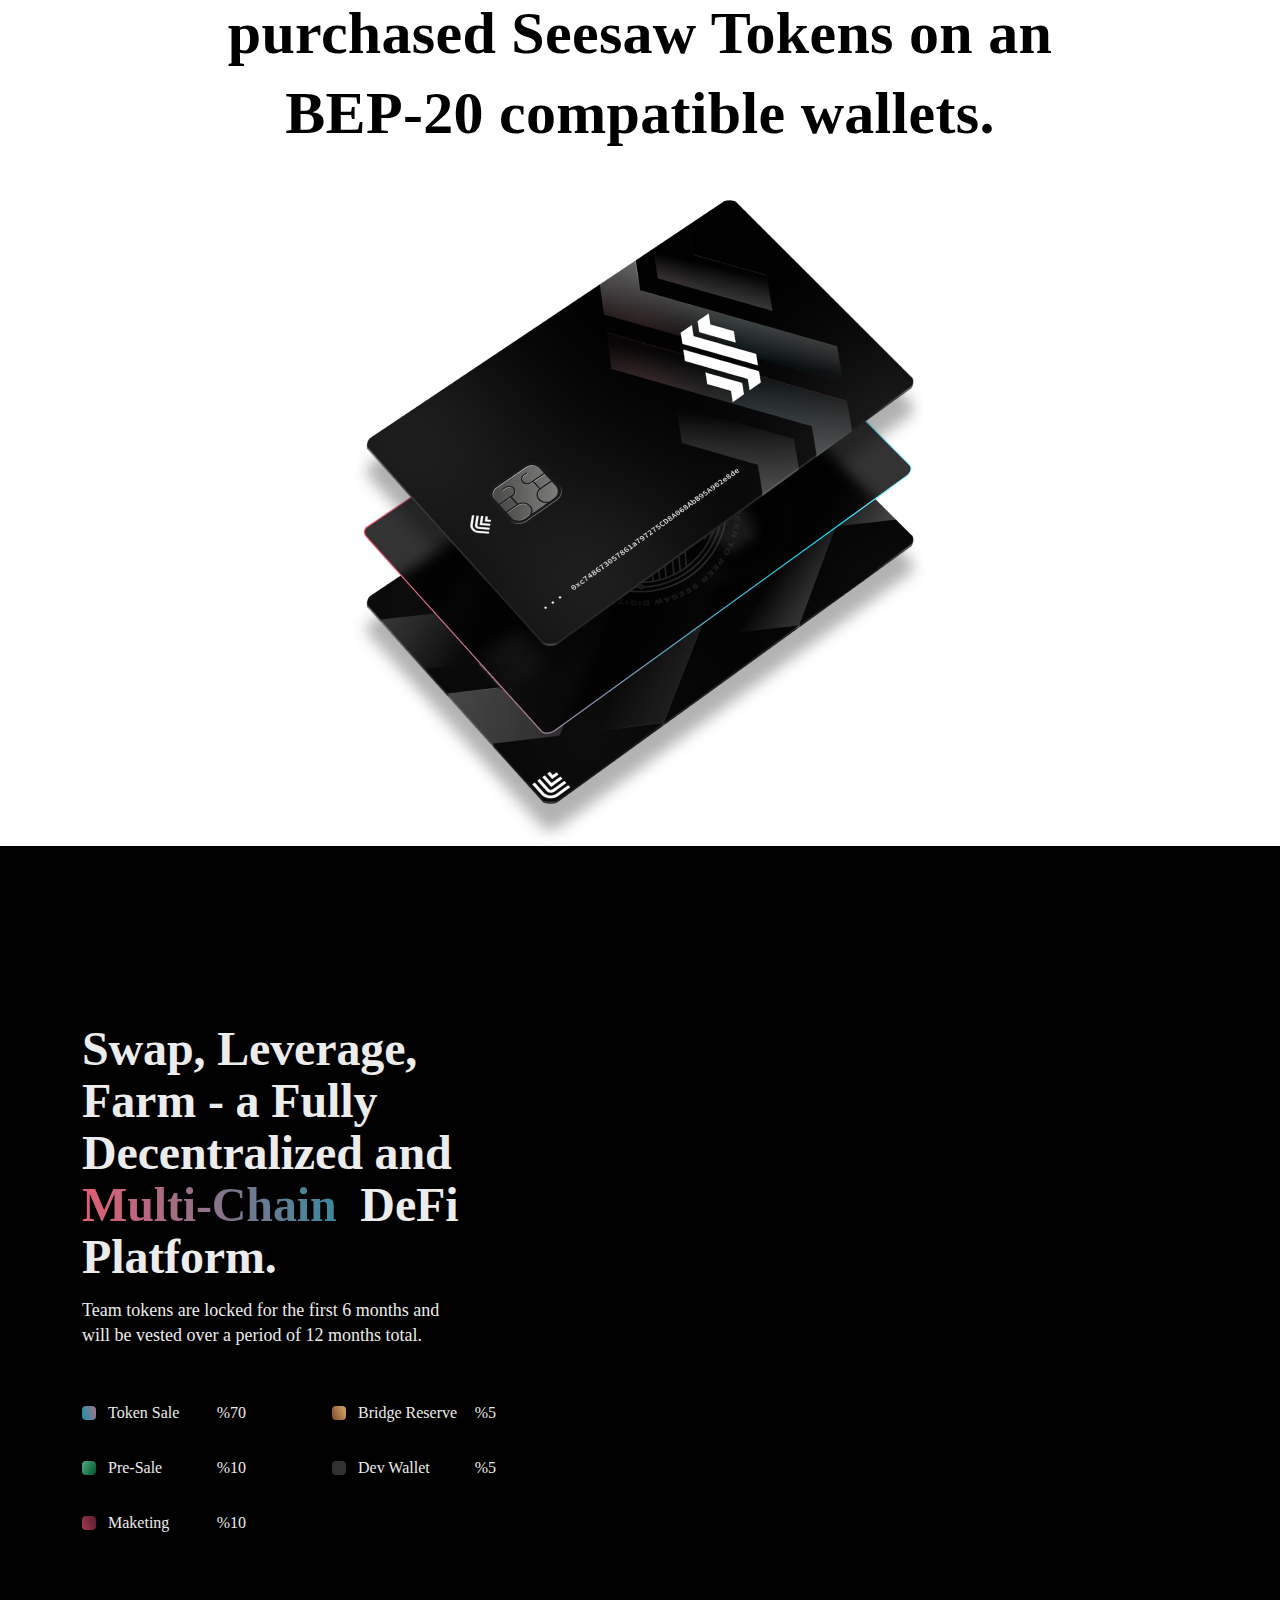
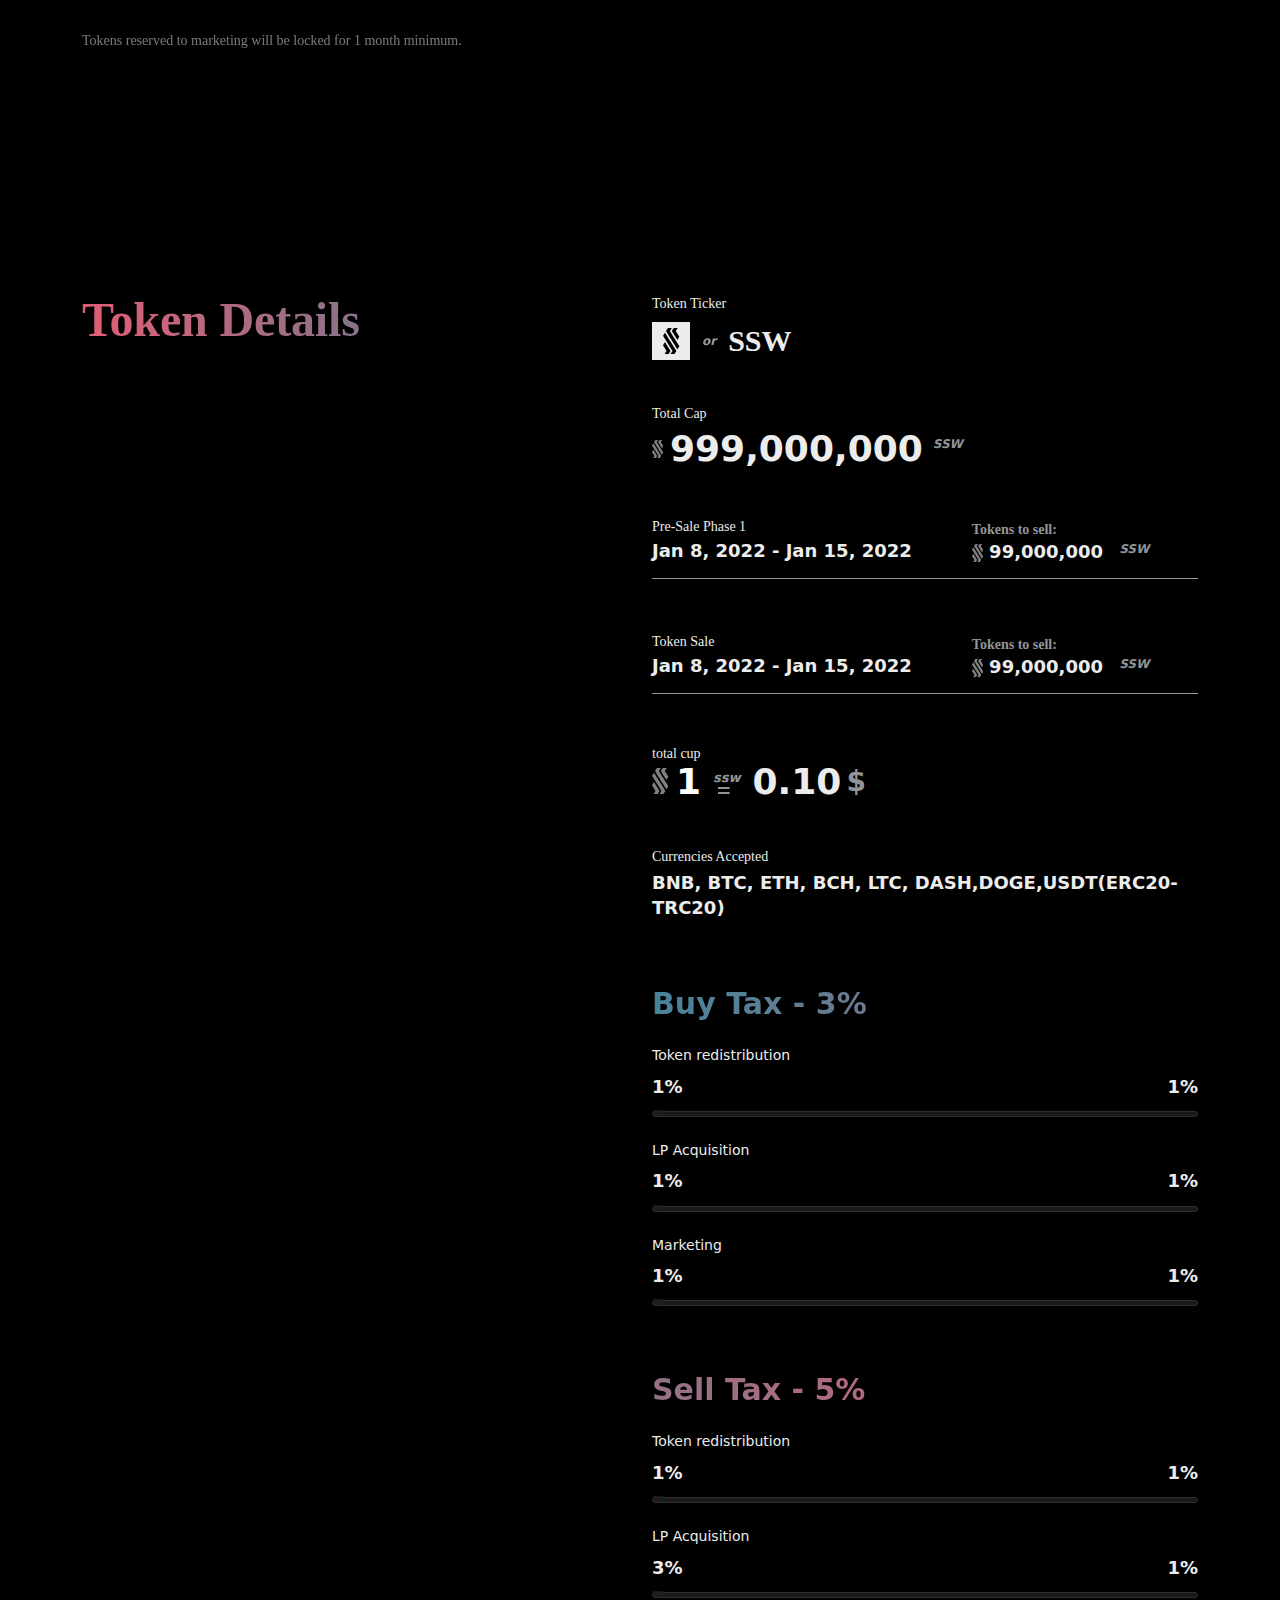
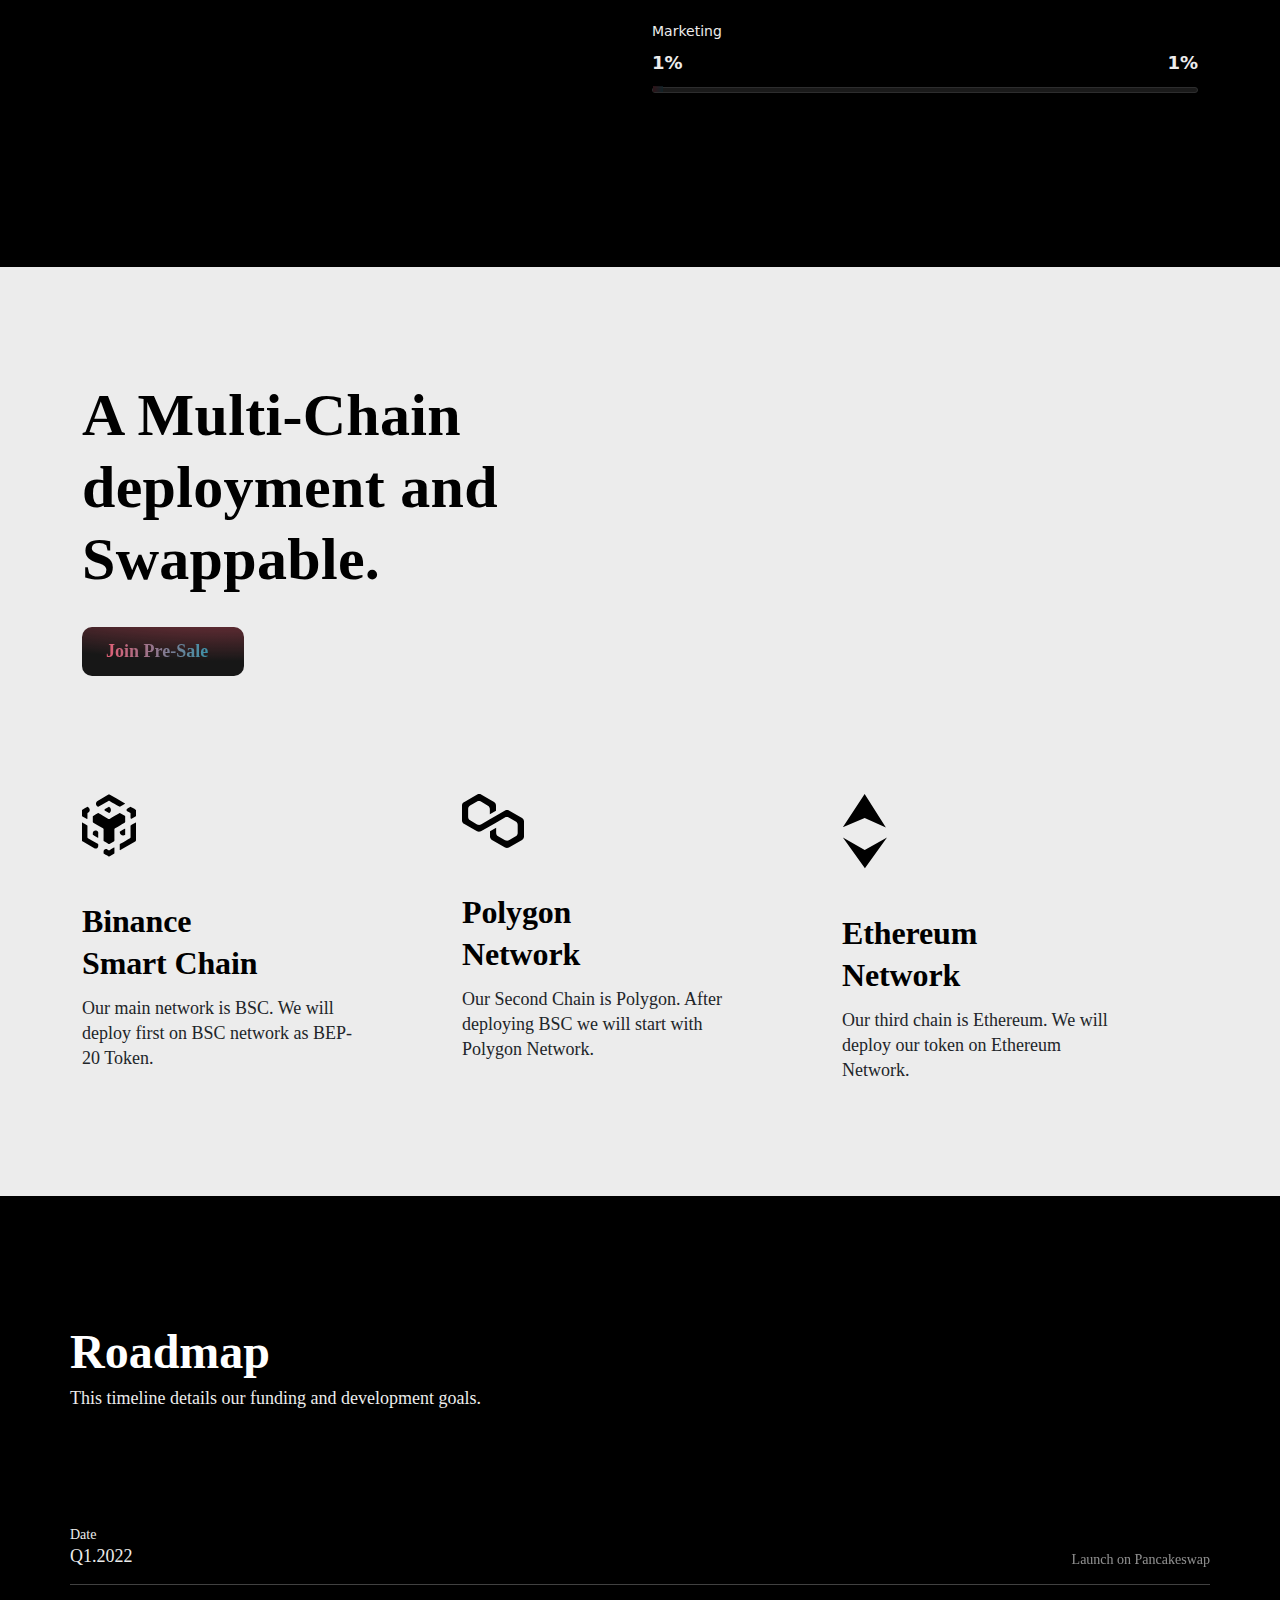
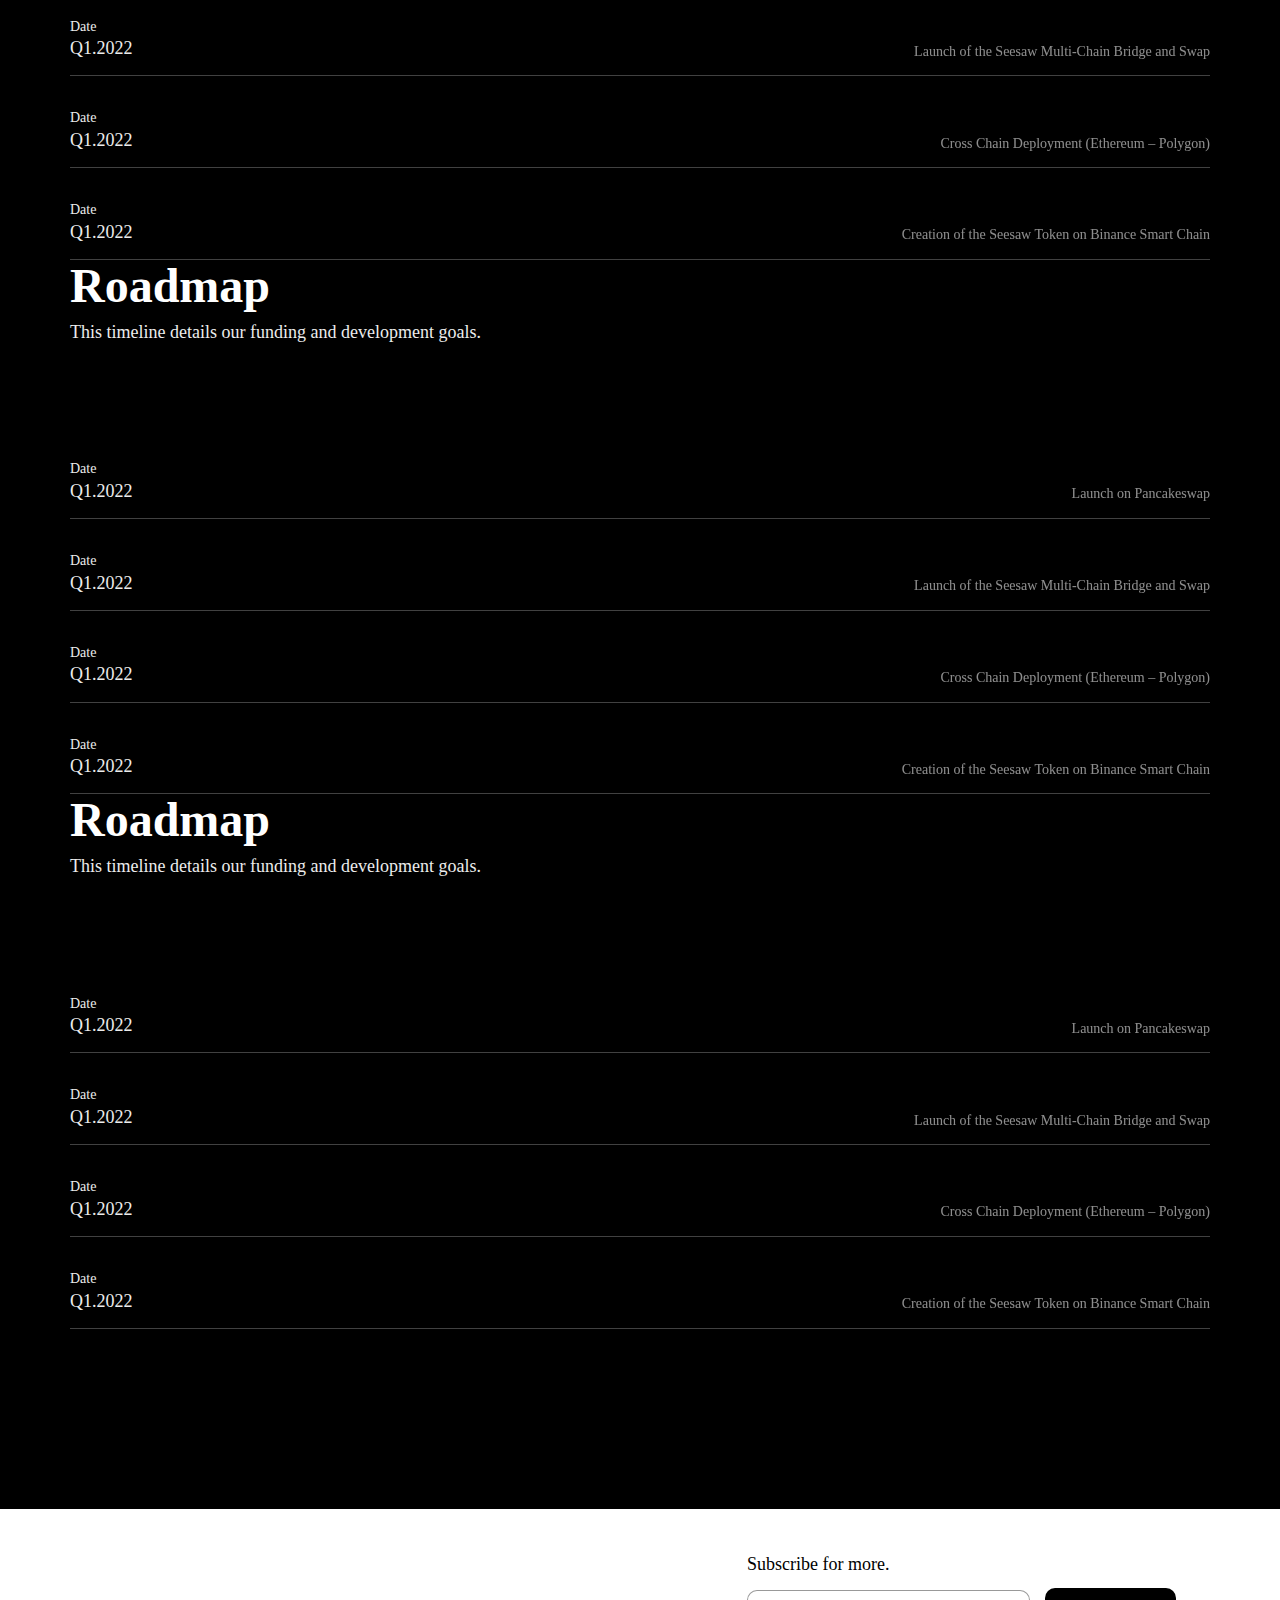
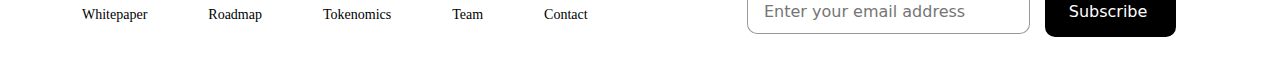
==== commit 1af976ce: "." ====
--- a/index.html
+++ b/index.html
@@ -204,17 +204,17 @@
                         <h1> Seesaw Token Pre-Sale starts in </h1>
                         <div class="time-area d-flex">
                             <div class="time">
-                                <span class="day watch"></span>
+                                <span class="day watch">11</span>
                                 <span class="circle"></span>
                                 <p> days </p>
                             </div>
                             <div class="time">
-                                <span class="hours watch"> </span>
+                                <span class="hours watch"> 11</span>
                                 <span class="circle"></span>
                                 <p> hours </p>
                             </div>
                             <div class="time">
-                                <span class="min watch"></span>
+                                <span class="min watch">11</span>
                                 <p> minitues </p>
                             </div>
                         </div>
@@ -237,7 +237,8 @@
                     </div>
                     <div class="col-6 d-flex justify-content-end">
                         <div class="p-right d-flex align-items-center">
-                            <svg width="24" height="24" viewBox="0 0 24 24" fill="none"
+                            <div class="d-flex flex-column align-items-center">
+                                <svg class="mb-1" width="24" height="24" viewBox="0 0 24 24" fill="none"
                                 xmlns="http://www.w3.org/2000/svg">
                                 <g filter="url(#filter0_b_16_12347)">
                                     <path
@@ -273,6 +274,17 @@
                                     </linearGradient>
                                 </defs>
                             </svg>
+                            <svg width="6" height="3" viewBox="0 0 6 3" fill="none" xmlns="http://www.w3.org/2000/svg">
+                                <path d="M3 0L6 3H0L3 0Z" fill="url(#paint0_linear_16_12444)"/>
+                                <defs>
+                                <linearGradient id="paint0_linear_16_12444" x1="8.60241" y1="3" x2="-0.347526" y2="5.35585" gradientUnits="userSpaceOnUse">
+                                <stop stop-color="#00DFFF" stop-opacity="0.67"/>
+                                <stop offset="1" stop-color="#FC576E"/>
+                                </linearGradient>
+                                </defs>
+                                </svg>
+                                
+                            </div>
 
                             <span> Whitepaper </span>
                         </div>
@@ -1278,7 +1290,7 @@
 
                             <div class="total-cup  d-flex flex-column">
                                 <span class="title-t mb-2">Total Cap </span>
-                                <div>
+                                <div >
                                     <span class="mb-5">
                                         <svg width="11" height="18" viewBox="0 0 11 18" fill="none"
                                             xmlns="http://www.w3.org/2000/svg">
--- a/assets/css/style.css
+++ b/assets/css/style.css
@@ -164,6 +164,7 @@
     -webkit-background-clip: text;
     background-clip: text;
     -webkit-text-stroke: 4px transparent;
+    margin-right: 0;
 }
 
 .circle::after {
@@ -410,7 +411,7 @@
 
 .b-right a {
     padding: 12px 24px;
-    background: radial-gradient(235.71% 235.71% at 87.5% -166.33%, #FC576E 0%, rgba(0, 0, 0, 0) 100%), rgba(0, 0, 0, 0.9);
+    background: #000;
     border-radius: 10px;
     color: var(--btn-color) !important;
     font-style: normal;
@@ -418,6 +419,7 @@
     font-size: 18px;
     line-height: 140%;
     font-family: helvati regular;
+    border:1px solid  #a87c82
 
 }
 
@@ -470,6 +472,15 @@
     line-height: 17px;
 }
 
+.bonus-alt ul li{
+    white-space: nowrap;
+}
+.paper{
+    padding-top: 0 !important;
+    margin-top: 180px !important;
+    padding-bottom: 207px !important;
+    background: linear-gradient(360deg, #000000 0%, rgba(0, 0, 0, 0) 100%) !important;
+}
 .bonus-alt ul li .gradi {
     font-style: normal;
     font-weight: normal;
@@ -554,6 +565,20 @@
 #card {
     background: var(--white-color);
     margin-top: 153px;
+    position: relative;
+}
+
+.card-abs1{
+    position: absolute;
+    left: 0;
+    top: 570px;
+  
+}
+
+.card-abs2{
+    position: absolute;
+    right: 80px;
+    top: 763px;
 }
 
 .card-content {
@@ -1045,6 +1070,16 @@
 /* responsive */
 
 @media only screen and (max-width:991px){
+    .card-abs1{
+        left: 0;
+        top: 470px;
+            width: 158px;
+    }
+    
+    .card-abs2{
+        right: 0px;
+        top: 443px;
+    }
     .open-men{
         display: block;
     }
@@ -1125,6 +1160,12 @@
 .abs-1{
 left: 110px;
 }
+.c-p{
+    text-align: center;
+}
+.p-c{
+    justify-content: center;
+}
 }
 
 @media only screen and (max-width:768px){
@@ -1182,6 +1223,20 @@
 }
 
 @media only screen and (max-width:578px){
+    .f-right form .form-btn{
+        margin-left: 0;
+    }
+    .card-abs1{
+        left: 0;
+        top: 270px;
+            width: 118px;
+    }
+    
+    .card-abs2{
+        right: 0px;
+        top: 573px;
+        width:134px;
+    }
     .open-men{
         position: absolute;
         top: 28px;
@@ -1225,7 +1280,7 @@
         width: 350px;
     }
     .circle::after {
-        right: -22px;
+        right: -40px;
         bottom: -10px;  
     }
 .date-dec{
@@ -1244,7 +1299,13 @@
 margin-top: 58px !important;
 }
 .p-content p{
-    padding-top: 50px;
+    padding-top: 20px;
+    font-size: 27px;
+    line-height: 37px;
+}
+.paper{
+    padding-bottom: 153px !important;
+margin-top: 110px !important;
 }
 .d-left h3{
     font-size: 40px;
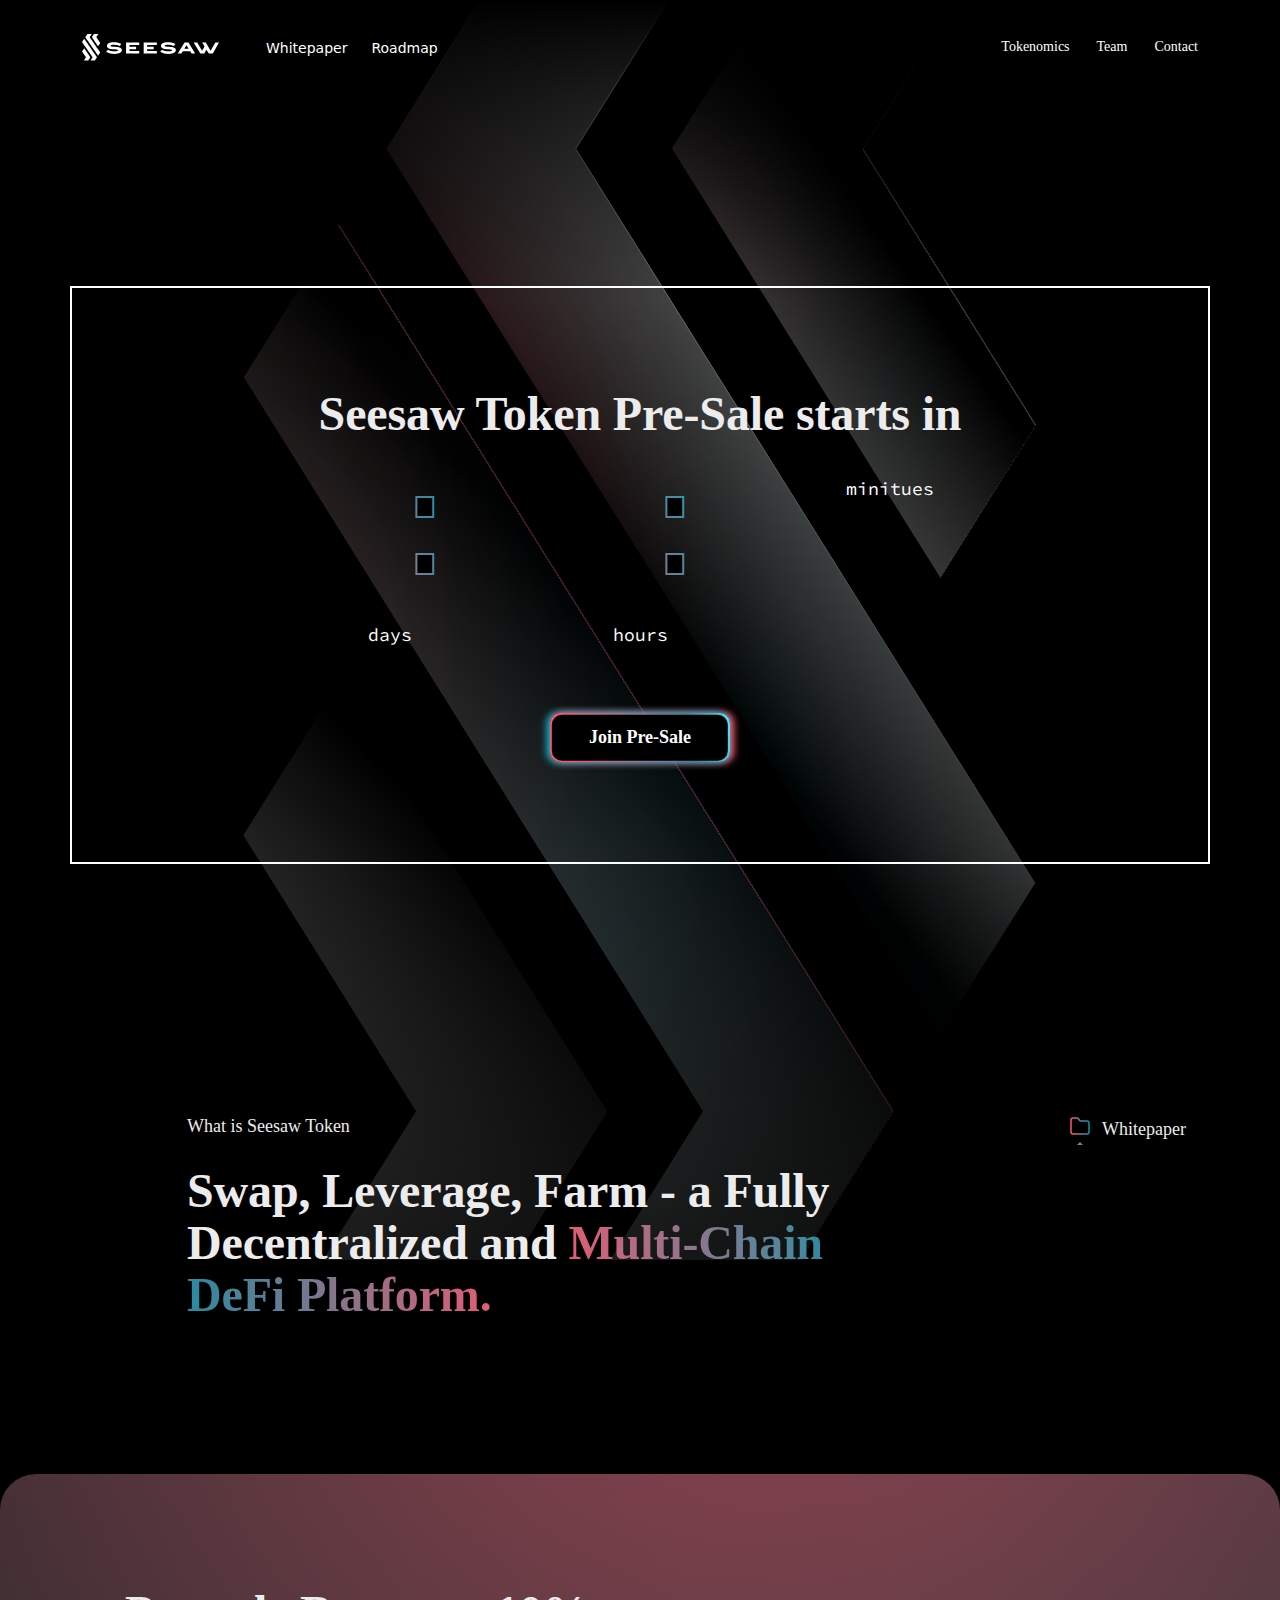
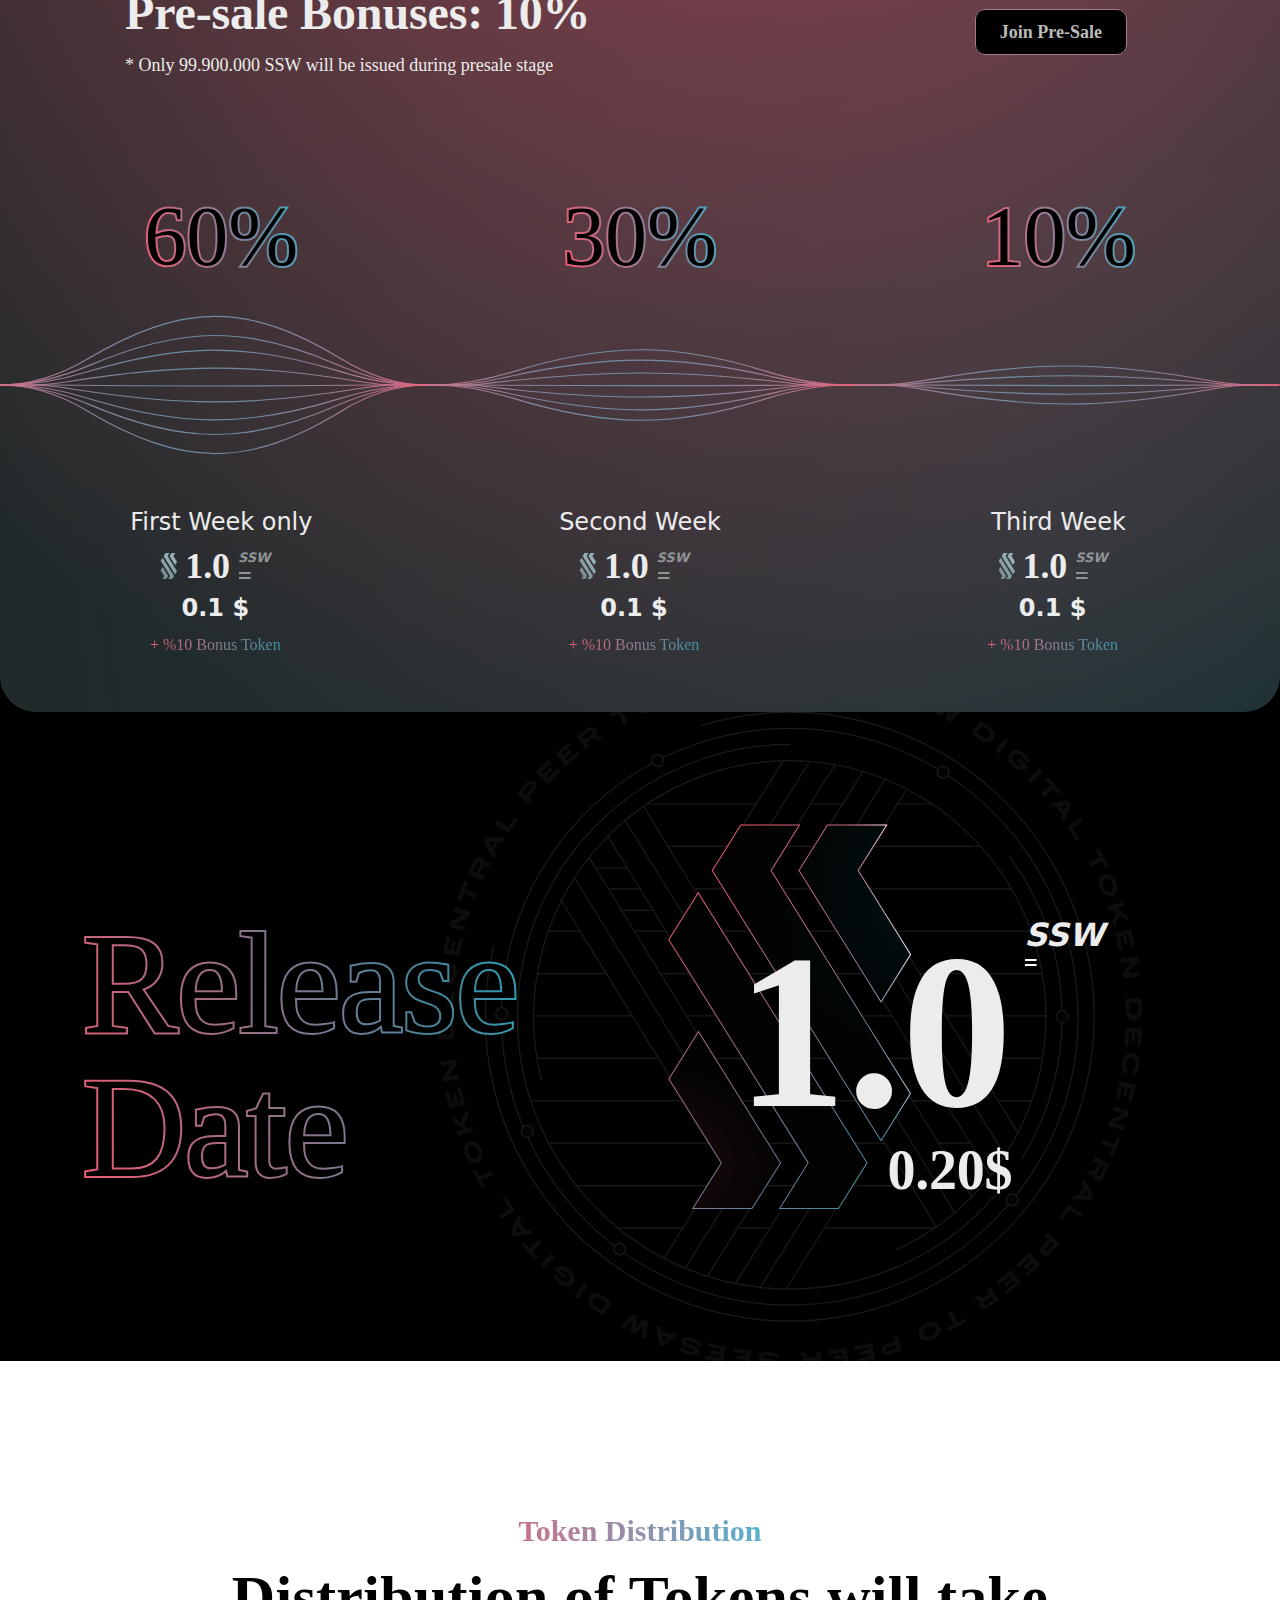
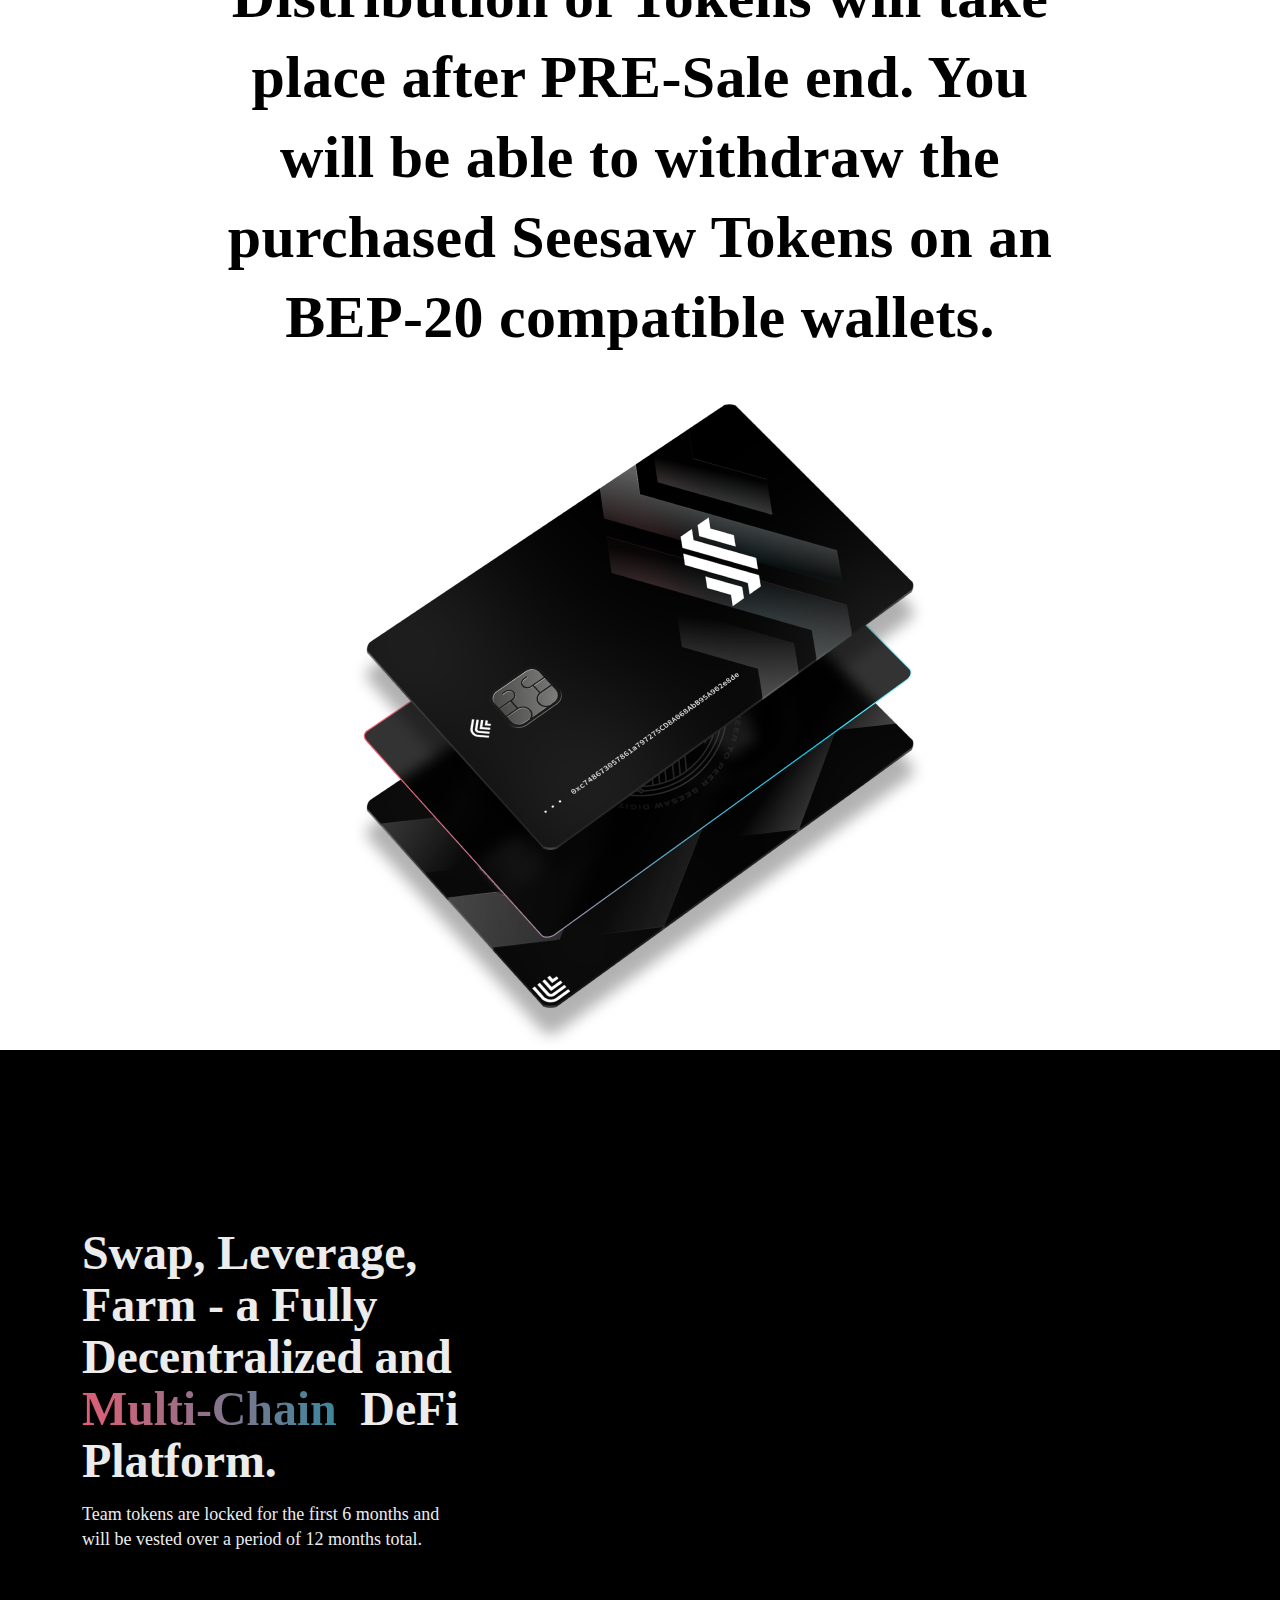
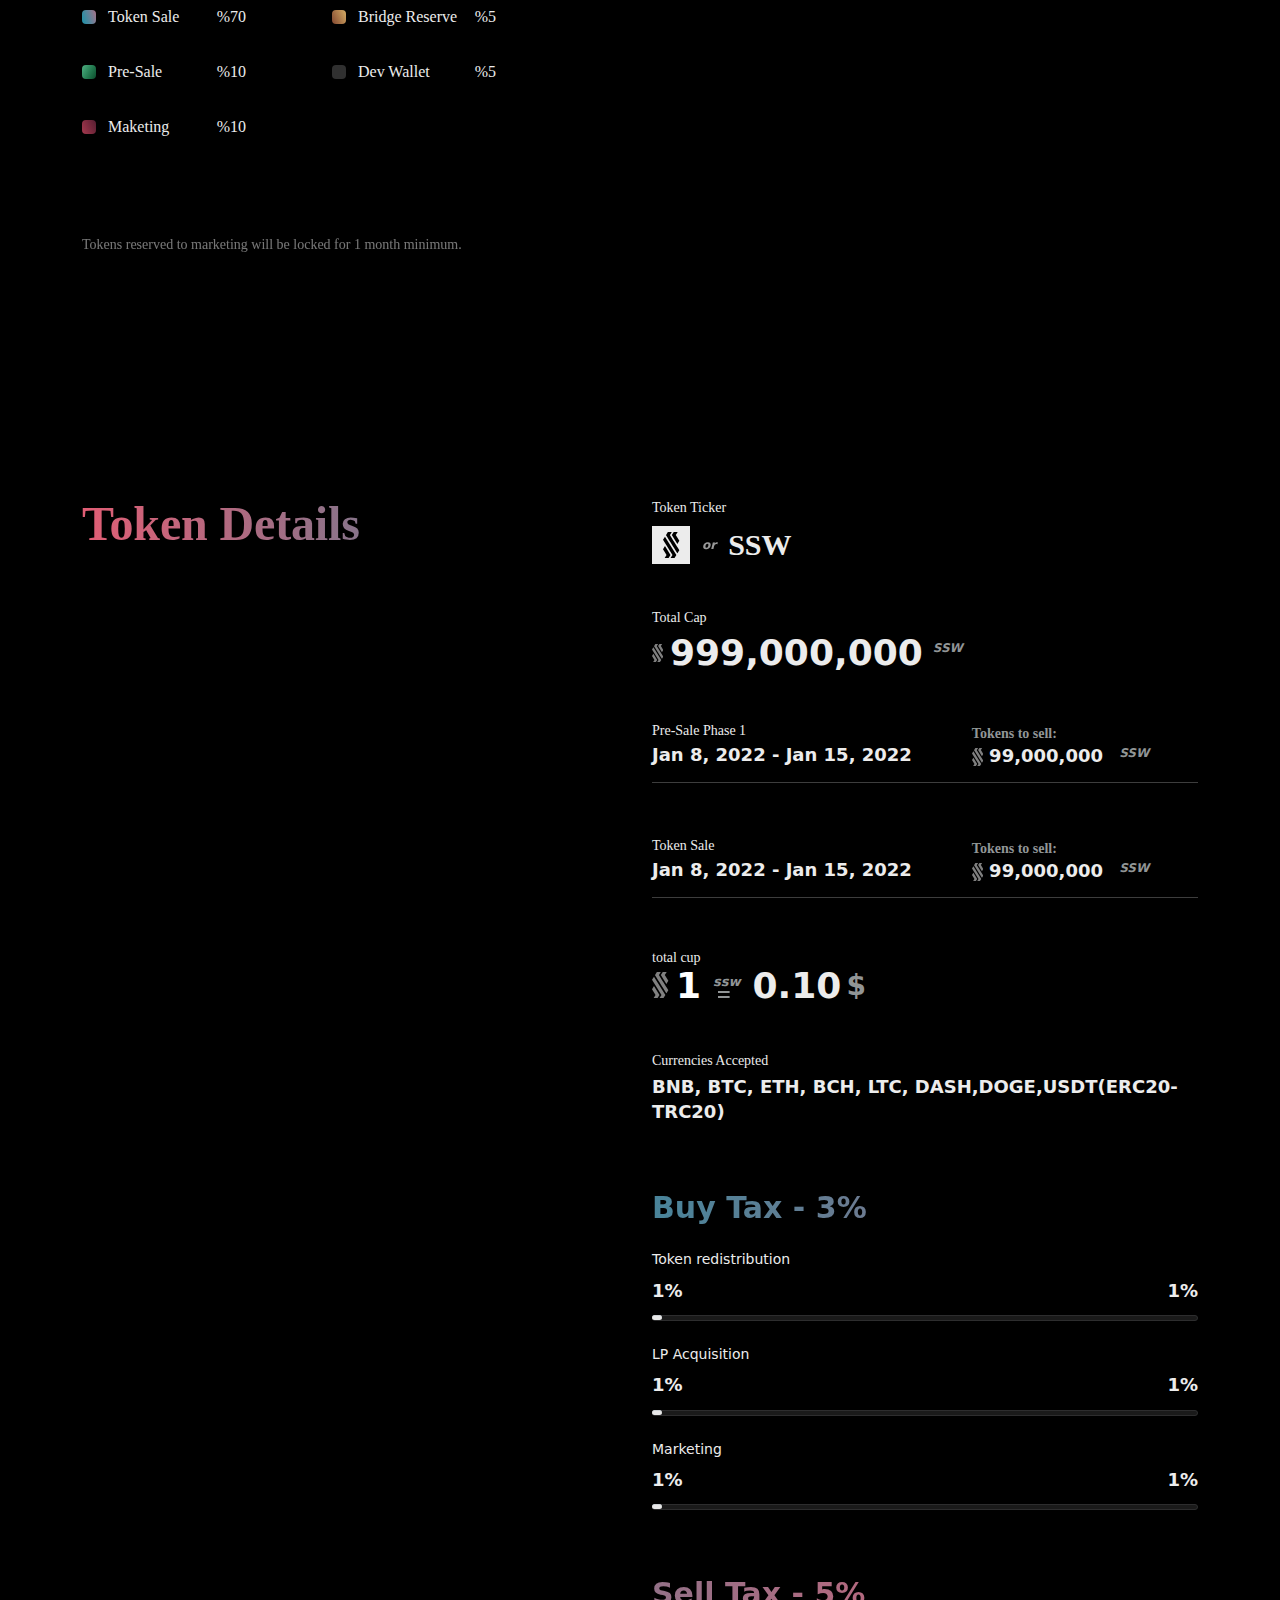
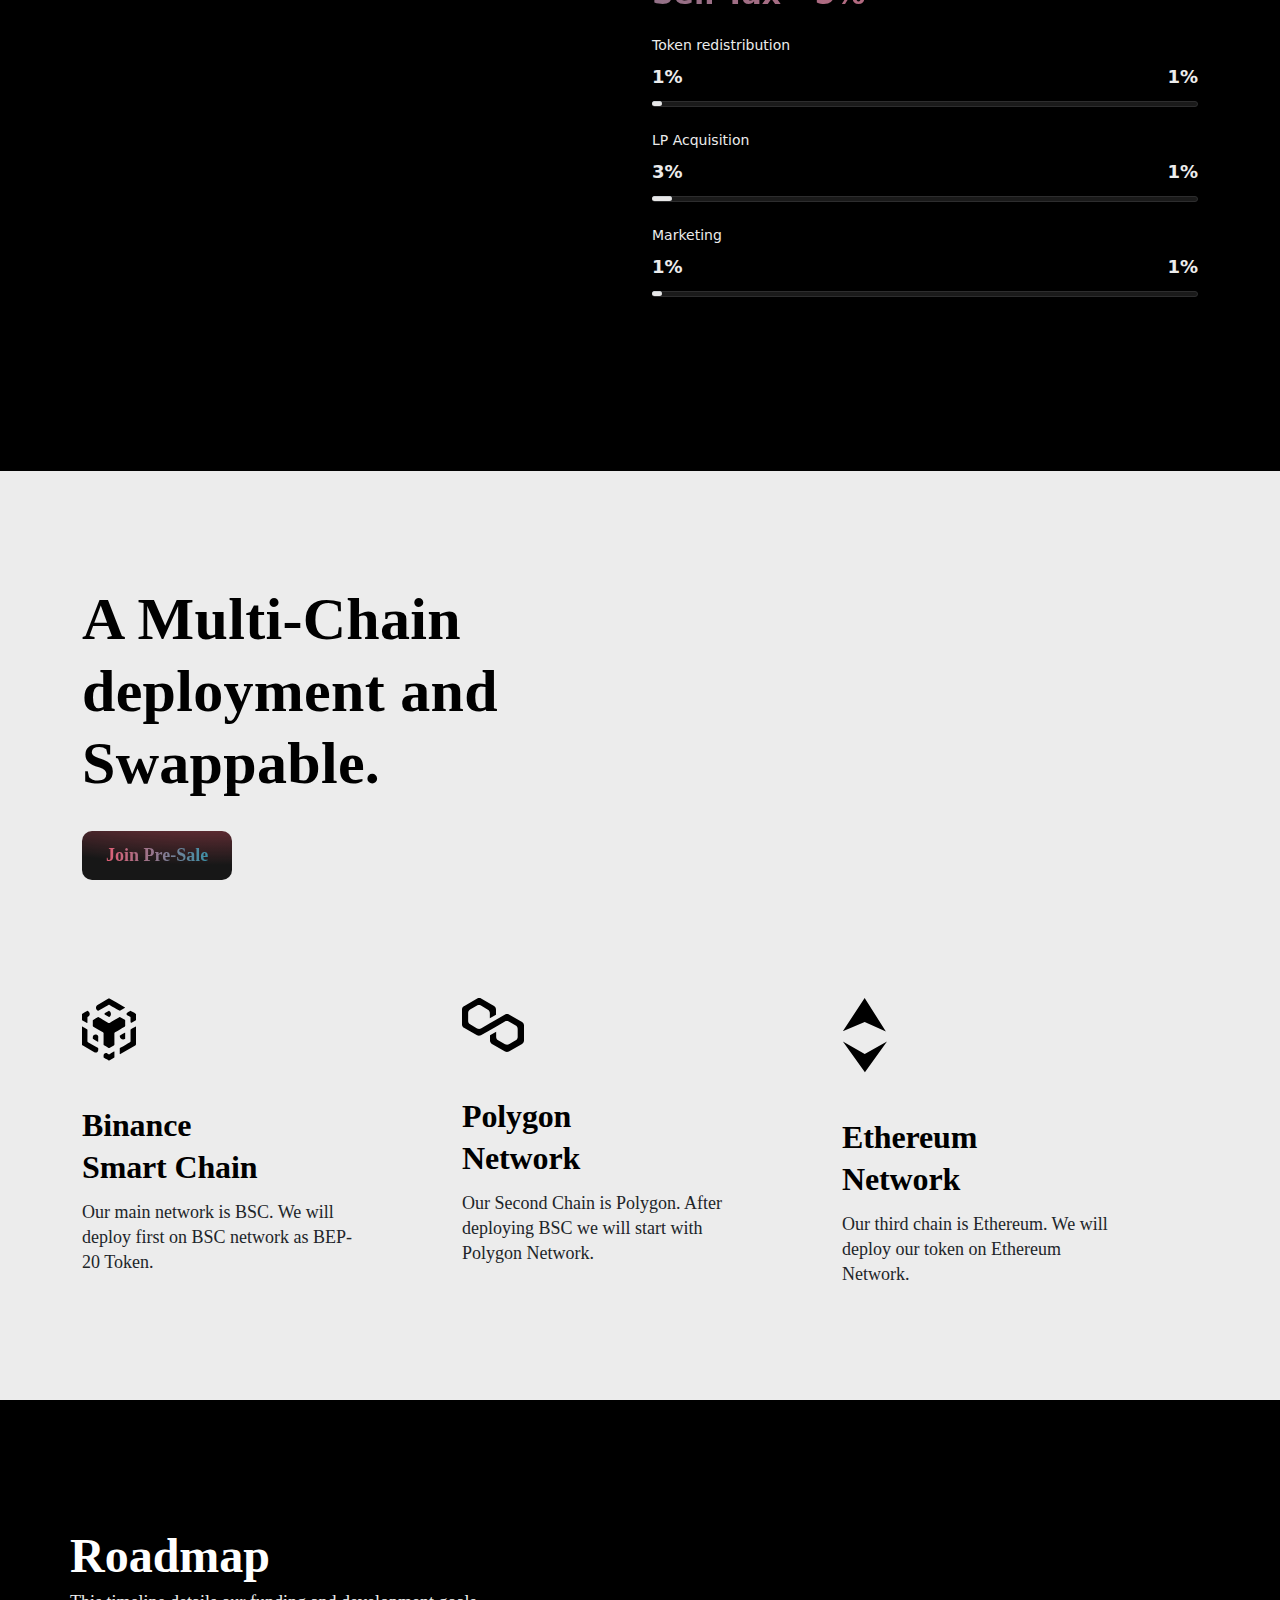
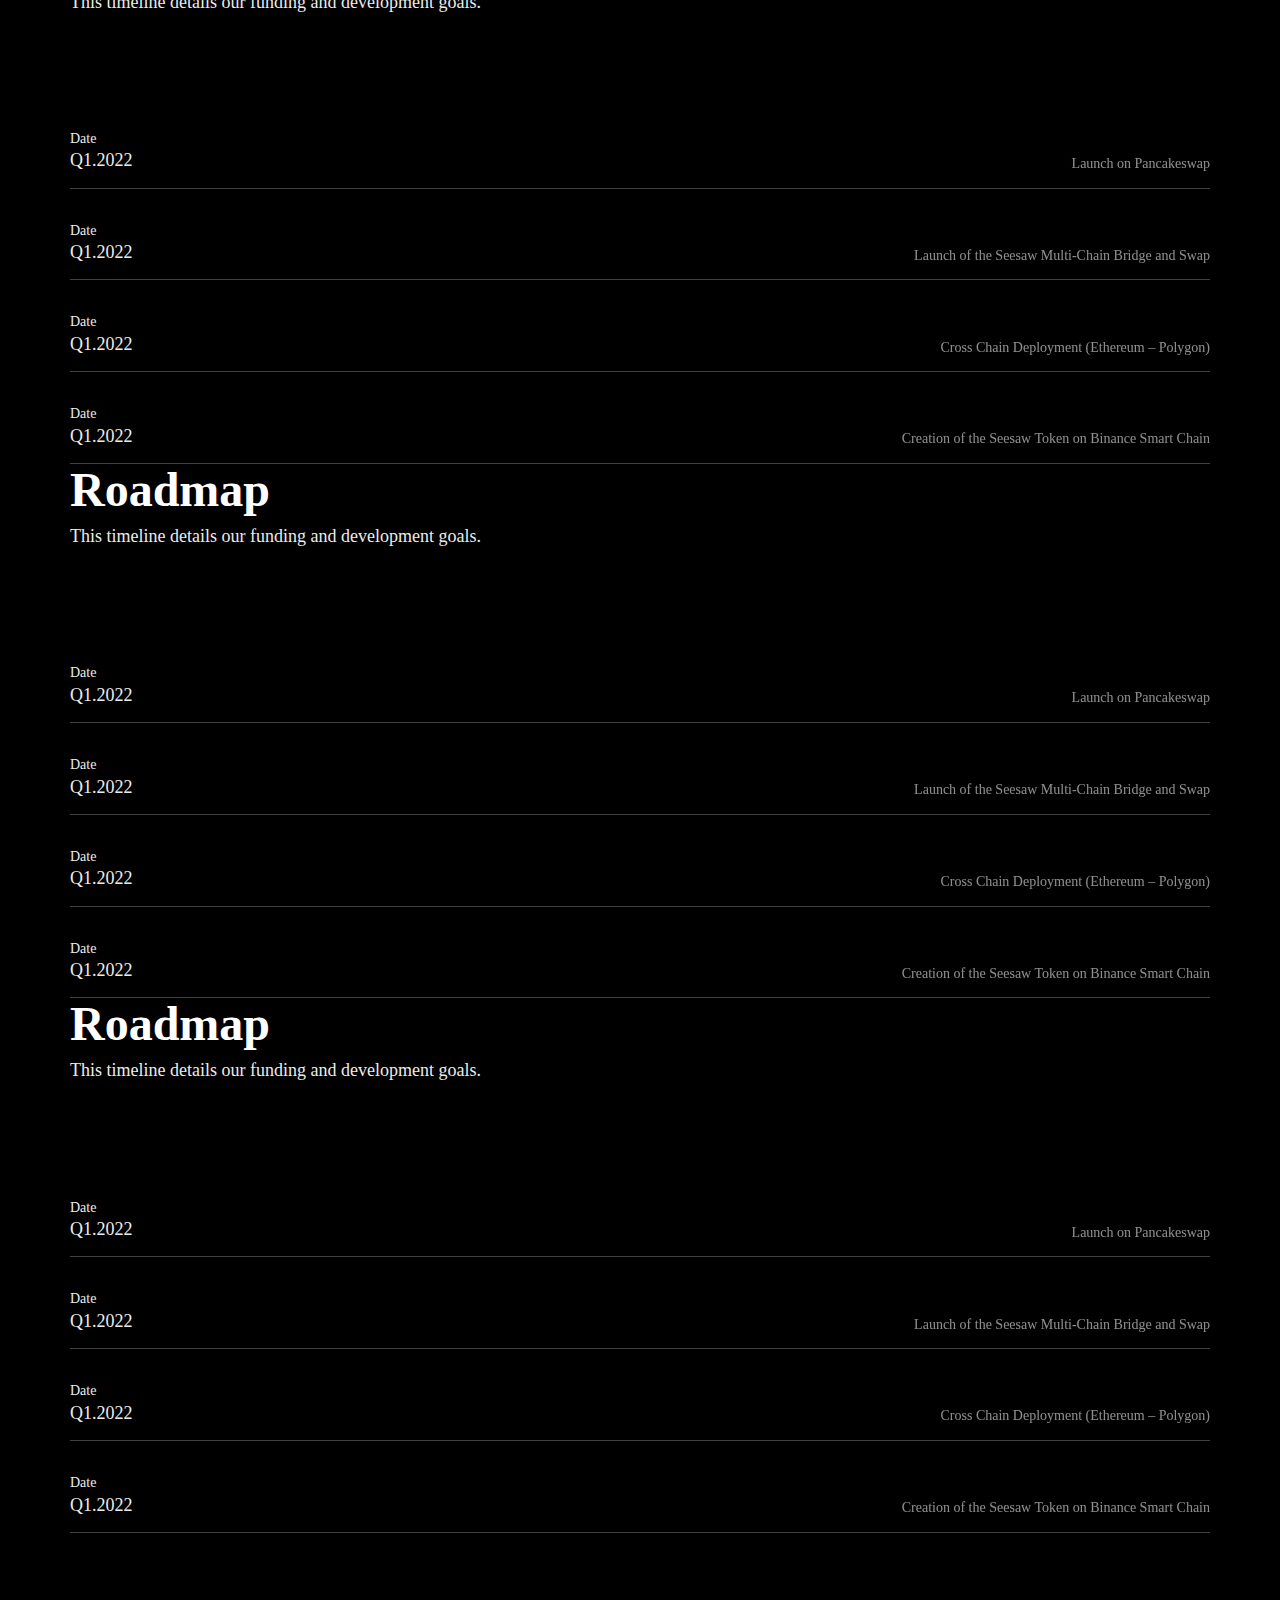
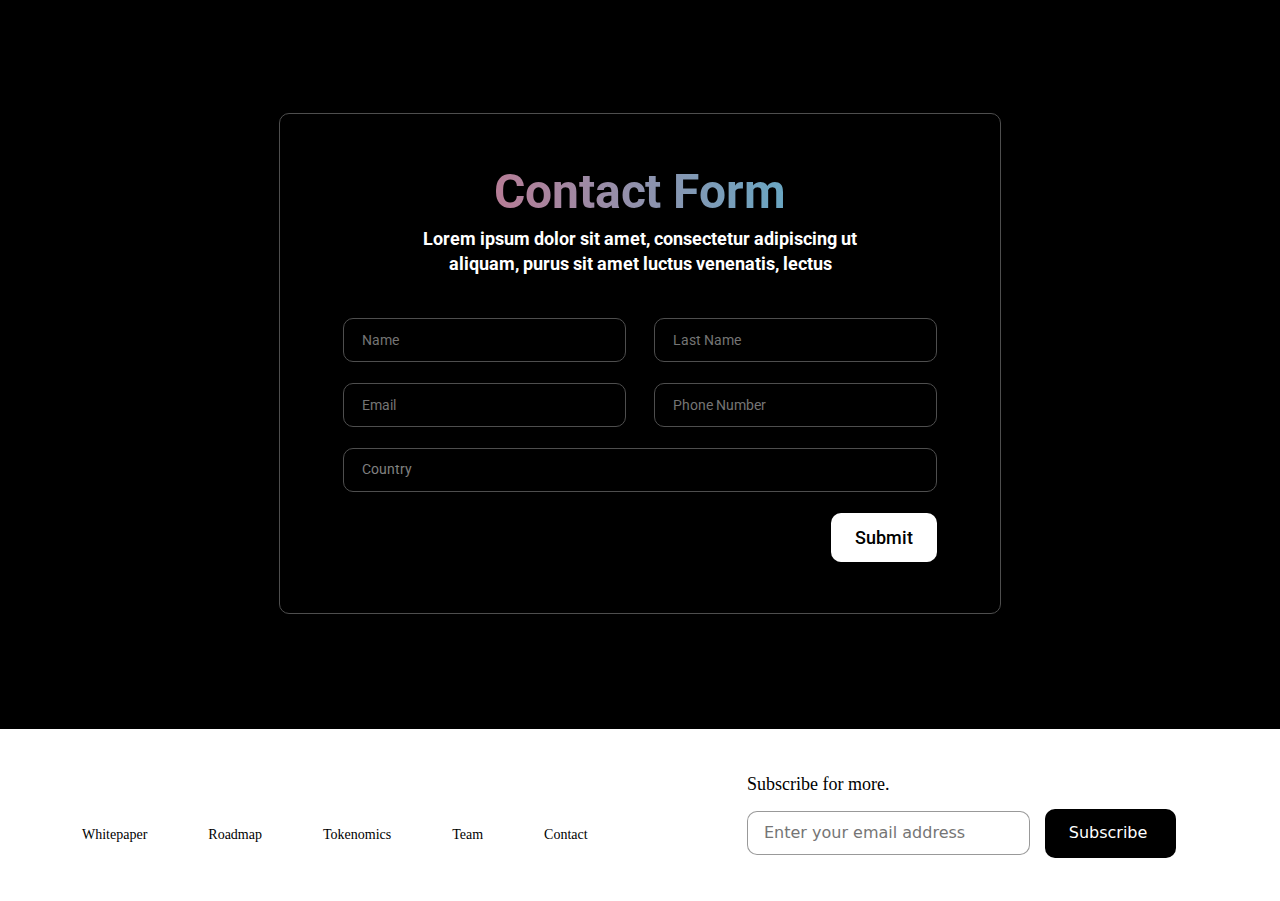
==== commit a082cfa5: "df" ====
--- a/index.html
+++ b/index.html
@@ -204,17 +204,17 @@
                         <h1> Seesaw Token Pre-Sale starts in </h1>
                         <div class="time-area d-flex">
                             <div class="time">
-                                <span class="day watch">11</span>
+                                <span class="day watch"></span>
                                 <span class="circle"></span>
                                 <p> days </p>
                             </div>
                             <div class="time">
-                                <span class="hours watch"> 11</span>
+                                <span class="hours watch"> </span>
                                 <span class="circle"></span>
                                 <p> hours </p>
                             </div>
                             <div class="time">
-                                <span class="min watch">11</span>
+                                <span class="min watch"></span>
                                 <p> minitues </p>
                             </div>
                         </div>
@@ -1404,7 +1404,10 @@
                                         <span>1%</span>
                                         <span>1%</span>
                                     </div>
+                                   <div class="border-abs">
                                     <span class="border"></span>
+                                    <span class="border-top"></span>
+                                   </div>
                                 </div>
 
                                 <div class="buy-item">
@@ -1415,7 +1418,10 @@
                                         <span>1%</span>
                                         <span>1%</span>
                                     </div>
-                                    <span class="border"></span>
+                                    <div class="border-abs">
+                                        <span class="border"></span>
+                                        <span class="border-top"></span>
+                                       </div>
                                 </div>
 
                                 <div class="buy-item">
@@ -1426,7 +1432,10 @@
                                         <span>1%</span>
                                         <span>1%</span>
                                     </div>
-                                    <span class="border"></span>
+                                    <div class="border-abs">
+                                        <span class="border"></span>
+                                        <span class="border-top"></span>
+                                       </div>
                                 </div>
                             </div>
                             <div class="buy">
@@ -1441,7 +1450,10 @@
                                         <span>1%</span>
                                         <span>1%</span>
                                     </div>
-                                    <span class="border"></span>
+                                    <div class="border-abs">
+                                        <span class="border"></span>
+                                        <span class="border-top"></span>
+                                       </div>
                                 </div>
 
                                 <div class="buy-item">
@@ -1452,7 +1464,10 @@
                                         <span>3%</span>
                                         <span>1%</span>
                                     </div>
-                                    <span class="border"></span>
+                                    <div class="border-abs">
+                                        <span class="border"></span>
+                                        <span class="border-top b-u"></span>
+                                       </div>
                                 </div>
 
                                 <div class="buy-item">
@@ -1463,7 +1478,10 @@
                                         <span>1%</span>
                                         <span>1%</span>
                                     </div>
-                                    <span class="border"></span>
+                                    <div class="border-abs">
+                                        <span class="border"></span>
+                                        <span class="border-top"></span>
+                                       </div>
                                 </div>
                             </div>
                         </div>
@@ -1693,7 +1711,48 @@
             </div>
 
         </section>
+
+        <section id="form">
+            <div class="container">
+                <div class="row">
+                    <div class="col-12 g-0">
+                        <div class="form-area">
+                           <div class="f-content">
+                            <h3 class="f-title">
+                                Contact Form 
+                            </h3>
+                            <p class="c-decs">
+                                Lorem ipsum dolor sit amet, consectetur adipiscing ut <br> aliquam, purus sit amet luctus venenatis, lectus 
+                            </p>
+                           </div>
+                           <form action="" id="c-form">
+                               <div class="d-flex top-form">
+                                   <input placeholder="Name" type="text" class="f-i f-m">
+                                   <input placeholder="Last Name" type="text" class="f-i">
+                               </div>
+                               <div class="d-flex"> 
+                                <input placeholder="Email" type="email" class="f-i f-m">
+                                <input placeholder="Phone Number" type="text" class="f-i">
+                            </div>
+                            <select class="f-i select" name="country" id="country">
+                                <option>Country</option>
+                                <option>Country</option>
+                                <option>Country</option>
+                                <option>Country</option>
+                              </select>
+                                     <button type="submit" class="btn-form"> Submit </button>
+                           </form>
+                        </div>
+                    </div>
+                </div>
+            </div>
+
+        </section>
     </main>
+
+    <button onclick="topFunction()" id="myBtn">
+        <svg xmlns="http://www.w3.org/2000/svg" width="34" height="34" viewBox="0 0 24 24" style="fill: rgba(0, 0, 0, 1);"><path d="M11 8.414V18h2V8.414l4.293 4.293 1.414-1.414L12 4.586l-6.707 6.707 1.414 1.414z"></path></svg>
+    </button>
 
     <footer id="footer">
         <div class="container">
@@ -1728,9 +1787,9 @@
     <script>
         var swiper = new Swiper(".mySwiper", {
             spaceBetween: 30,
-    pagination: {
-      el: ".swiper-pagination",
-      dynamicBullets: true,
+           pagination: {
+           el: ".swiper-pagination",
+          dynamicBullets: true,
     },
   });
     </script>
--- a/assets/css/style.css
+++ b/assets/css/style.css
@@ -1,1332 +1,1500 @@
-@import url('https://fonts.googleapis.com/css2?family=Frank+Ruhl+Libre:wght@300;400&family=Roboto+Slab:wght@100;200;300&family=Roboto:wght@300&family=Source+Code+Pro:wght@300&display=swap');
-
-* {
-    margin: 0;
-    padding: 0;
-    box-sizing: border-box;
-    outline: none;
-}
-
-@font-face {
-    font-family: helvati bold;
-    src: url(../font/HelveticaNowDisplay-Bold.ttf);
-}
-
-@font-face {
-    font-family: helvati light;
-    src: url(../font/HelveticaNowDisplay-Light.ttf);
-}
-
-@font-face {
-    font-family: helvati regular;
-    src: url(../font/HelveticaNowDisplay-Regular.ttf);
-}
-
-body {
-    background: var(--back-color) !important;
-}
-
-span {
-    margin-right: 0;
-}
-
-:root {
-    --back-color: #000;
-    --link-color: #fff;
-    --h1-color: #ECECEC;
-    --time-alt: #fff;
-    --theme-color: #ECECEC;
-    --btn-color: #BABABA;
-    --white-color: #fff;
-
-}
-
-a {
-    text-decoration: none !important;
-}
-
-p {
-    margin: 0 !important;
-}
-
-.h-left,
-.h-right ul {
-    position: relative;
-    z-index: 2;
-}
-
-#header {
-    position: relative;
-    z-index: 1000;
-    padding-top: 34px;
-}
-
-
-
-
-ul {
-    padding: 0 !important;
-    margin: 0 !important;
-    list-style: none;
-}
-
-.h-left .logo {
-    margin-right: 47px;
-}
-
-.h-left ul li {
-    margin-right: 24px;
-}
-
-.h-left ul li a {
-    color: var(--link-color);
-    font-style: normal;
-    font-weight: normal;
-    font-size: 14px;
-    line-height: 140%;
-}
-
-.h-right ul li {
-    margin-left: 27px;
-}
-
-.h-right ul li a {
-    font-style: normal;
-    font-weight: normal;
-    font-size: 14px;
-    line-height: 140%;
-    color: var(--link-color);
-    font-family: helvati regular;
-    font-weight: 400;
-}
-
-#banner {
-    position: relative;
-    z-index: 10;
-    padding-top: 225px;
-}
-
-.back-svg {
-    position: absolute;
-    top: 0;
-    right: 0;
-    left: 0;
-    z-index: 1;
-}
-
-.back-svg svg {
-    width: 100%;
-    max-height: 1260px;
-}
-
-.time-center {
-    display: flex;
-    justify-content: center;
-    align-items: center;
-    flex-direction: column;
-}
-
-.time-center h1 {
-    font-style: normal;
-    font-weight: bold;
-    font-size: 48px;
-    line-height: 52px;
-    text-align: center;
-    letter-spacing: -0.14px;
-    color: var(--h1-color);
-    margin-bottom: 29px;
-    font-family: helvati bold;
-}
-
-.time-area .time {
-    width: 250px;
-    text-align: center;
-}
-
-.time span {
-    font-style: normal;
-    font-weight: normal;
-    font-size: 144px;
-    line-height: 144px;
-
-}
-
-.circle {
-    position: relative;
-}
-
-.watch {
-    font-family: helvati regular;
-    color: #000000;
-    background: linear-gradient(254.11deg, rgba(0, 223, 255, 0.67) 35.65%, #FC576E 96.27%),
-    linear-gradient(265.67deg, rgba(255, 255, 255, 0.9) 14.13%, rgba(255, 255, 255, 0) 58.6%);
-    background-size: 200% 200%;
-    -webkit-background-clip: text;
-    background-clip: text;
-    -webkit-text-stroke: 4px transparent;
-    margin-right: 0;
-}
-
-.circle::after {
-    content: ":";
-    position: absolute;
-    right: -65px;
-    bottom: 30px;
-    color: #000;
-    border-radius: 50%;
-    display: block;
-    background: linear-gradient(254.11deg, rgba(0, 223, 255, 0.67) 35.65%, #FC576E 96.27%),
-        linear-gradient(265.67deg, rgba(255, 255, 255, 0.9) 14.13%, rgba(255, 255, 255, 0) 58.6%);
-    background-size: 200% 200%;
-    -webkit-background-clip: text;
-    background-clip: text;
-    -webkit-text-stroke: 4px transparent;
-}
-
-.time p {
-    padding-top: 7px;
-    color: var(--time-alt);
-    font-style: normal;
-    font-weight: normal;
-    font-size: 18px;
-    line-height: 140%;
-    font-family: 'Source Code Pro', monospace;
-}
-
-.join-btn {
-    font-family: helvati bold;
-    margin-top: 66px;
-    border-radius: 10px;
-    font-style: normal;
-    font-weight: bold;
-    font-size: 18px;
-    background: linear-gradient(260.8deg, rgba(0, 223, 255, 0.67) 2.03%, #FC576E 89.73%),
-        linear-gradient(258.82deg, rgba(255, 255, 255, 0.9) 1.3%, rgba(255, 255, 255, 0) 22.87%);
-    display: flex;
-    align-items: center;
-    justify-content: center;
-    width: 180px;
-    height: 49px;
-    border: none;
-    position: relative;
-}
-
-.open-men{
-    position: absolute;
-    top: 28px;
-    right: 70px;
-    z-index: 1000;
-    display: none;
-}
-
-.mobil-menu{
-    width: 70%;
-    height: 100vh;
-    position: absolute;
-    top: 0;
-    left: -100%;
-    background: #000;
-    z-index: 1000;
-    padding-left: 30px;
-    padding-top:50px;
-    padding-right: 30px;
-    transition: 400ms ease-in;
-}
-.mobil-menu.active{
-    left: 0;
-}
-
-.mobil-menu ul li{
-    margin-bottom: 20px;
-    border-bottom: 1px solid gray;
-    padding-bottom: 5px;
-}
-
-.gradinet-effekt{
-    position: absolute;
-    top: 0;
-    left: 0;
-    width: 100%;
-    z-index: 10;
-    height:300px ;
-    background: linear-gradient(360deg, #000000 0%, rgba(0, 0, 0, 0) 100%);
-transform: matrix(1, 0, 0, -1, 0, 0);
-}
-
-.mobil-menu ul li a{
-    
-    color:var(--white-color);
-    font-family: helvati regular;
-}
-
-.backdrop-blur {
-    box-shadow: -3px 0 7px 1px rgba(0, 223, 255, 0.67), 3px 0 7px 1px #FC576E;
-}
-
-.join-btn .bgcolor {
-    content: "";
-    position: absolute;
-    top: 50%;
-    left: 50%;
-    transform: translate(-50%, -50%);
-    width: 98%;
-    height: 95%;
-    background: black;
-    border-radius: 10px;
-    z-index: 1;
-}
-
-.join-btn span {
-    position: absolute;
-    top: 50%;
-    left: 50%;
-    transform: translate(-50%, -50%);
-    color: white;
-    z-index: 100;
-    width: 98%;
-    height: 95%;
-    display: flex;
-    align-items: center;
-    justify-content: center;
-    text-align: center;
-    margin: 0;
-    padding: 0;
-}
-
-#paper {
-    position: relative;
-    z-index: 10;
-    padding-top: 250px;
-    padding-bottom: 153px;
-    background: linear-gradient(360deg, #000000 0%, rgba(0, 0, 0, 0) 100%);
-}
-
-.p-left {
-    padding-left: 105px;
-}
-
-.p-content {
-    padding-left: 105px;
-}
-
-.p-left h5 {
-    color: var(--theme-color);
-    font-style: normal;
-    font-size: 18px;
-    line-height: 140%;
-    font-family: helvati bold;
-}
-
-
-.p-right span {
-    color: var(--theme-color);
-    font-style: normal;
-    font-size: 18px;
-    line-height: 140%;
-    margin-left: 10px;
-    font-family: helvati bold;
-}
-
-.p-content p {
-    padding-top: 20px;
-    font-style: normal;
-    font-weight: bold;
-    font-size: 48px;
-    line-height: 52px;
-    letter-spacing: -0.14px;
-    color: var(--theme-color);
-    font-family: helvati bold;
-}
-
-.p-content p .lin1 {
-    background: linear-gradient(262.5deg, rgba(0, 223, 255, 0.67) -26.7%, #FC576E 114.25%);
-    -webkit-background-clip: text;
-    background-clip: text;
-    -webkit-text-fill-color: transparent;
-}
-.p-content p .lin2{
-    background: linear-gradient(78.43deg, rgba(0, 223, 255, 0.67) -21.06%, #FC576E 111.58%);
-
-    -webkit-background-clip: text;
-    background-clip: text;
-    -webkit-text-fill-color: transparent;
-
-}
-#bonus {
-    border-radius: 36px;
-    position: relative;
-    z-index: 90;
-}
-
-.number-abs{
-    position: absolute;
-    top: 0;
-     width: 100%;
-     display: flex;
-     justify-content: center;
-}
-
-.number-abs img{
-    max-width: 100%;
-}
-
-#bonus .container {
-    background: radial-gradient(92.96% 166.89% at 60.07% -50%, rgba(252, 87, 110, 0.6) 0%, rgba(128, 128, 128, 0) 100%),
-    radial-gradient(134.65% 291.86% at 83.4% 69.66%, rgba(0, 223, 255, 0.1) 0%, rgba(128, 128, 128, 0) 100%),
-    linear-gradient(0deg, #222222, #222222);
-    
-    max-width: 1344px;
-    padding-top: 113px;
-    padding-bottom: 53px;
-    border-radius: 36px;
-}
-
-.b-left span {
-    color: var(--theme-color);
-    font-style: normal;
-    font-weight: bold;
-    font-size: 48px;
-    line-height: 52px;
-    letter-spacing: -0.14px;
-    font-family: helvati bold;
-}
-
-.b-left {
-    padding-left: 113px;
-}
-
-.b-right {
-    padding-right: 141px;
-}
-
-.b-left p {
-    padding-top: 14px;
-    font-style: normal;
-    font-weight: normal;
-    font-size: 18px;
-    line-height: 140%;
-    color: var(--theme-color);
-    font-family: helvati regular;
-}
-
-.b-right a {
-    padding: 12px 24px;
-    background: #000;
-    border-radius: 10px;
-    color: var(--btn-color) !important;
-    font-style: normal;
-    font-weight: bold;
-    font-size: 18px;
-    line-height: 140%;
-    font-family: helvati regular;
-    border:1px solid  #a87c82
-
-}
-
-.number-bonus {
-    padding-top: 117px;
-}
-
-.number-bonus span {
-    font-style: normal;
-    font-weight: normal;
-    font-size: 84px;
-    line-height: 84px;
-    color: #000;
-    background: linear-gradient(254.11deg, rgba(0, 223, 255, 0.67) 35.65%, #FC576E 96.27%),
-        linear-gradient(265.67deg, rgba(255, 255, 255, 0.9) 14.13%, rgba(255, 255, 255, 0) 58.6%);
-    background-size: 200% 200%;
-    -webkit-background-clip: text;
-    background-clip: text;
-    -webkit-text-stroke: 4px transparent;
-    margin-bottom: 33px;
-    font-family: helvati regular;
-}
-
-.bonus-alt ul li {
-    color: var(--theme-color);
-    font-size: 24px;
-    line-height: 140%;
-}
-
-.bonus-alt ul li .span {
-    font-style: normal;
-    font-weight: bold;
-    font-size: 36px;
-    line-height: 52px;
-    letter-spacing: -0.14px;
-    margin-left: 8px;
-    margin-right: 8px;
-    font-family: helvati regular;
-}
-
-.bonus-alt ul li .ber {
-    line-height: 0;
-}
-
-.bonus-alt ul li .spantwo {
-    color: #919596;
-    font-style: italic;
-    font-weight: bold;
-    font-size: 13px;
-    line-height: 17px;
-}
-
-.bonus-alt ul li{
-    white-space: nowrap;
-}
-.paper{
-    padding-top: 0 !important;
-    margin-top: 180px !important;
-    padding-bottom: 207px !important;
-    background: linear-gradient(360deg, #000000 0%, rgba(0, 0, 0, 0) 100%) !important;
-}
-.bonus-alt ul li .gradi {
-    font-style: normal;
-    font-weight: normal;
-    font-size: 16px;
-    line-height: 140%;
-    font-family: helvati regular;
-    background: linear-gradient(262.5deg, rgba(0, 223, 255, 0.67) -26.7%, #FC576E 114.25%);
-    -webkit-background-clip: text;
-    background-clip: text;
-    -webkit-text-fill-color: transparent;
-}
-
-#date {
-    padding-top: 200px;
-}
-
-.d-left h3 {
-    font-style: normal;
-    font-weight: normal;
-    font-size: 144px;
-    line-height: 144px;
-    letter-spacing: -0.012em;
-    color: #000;
-    background: linear-gradient(254.11deg, rgba(0, 223, 255, 0.67) 35.65%, #FC576E 96.27%),
-        linear-gradient(265.67deg, rgba(255, 255, 255, 0.9) 14.13%, rgba(255, 255, 255, 0) 58.6%);
-    background-size: 200% 200%;
-    -webkit-background-clip: text;
-    background-clip: text;
-    -webkit-text-stroke: 4px transparent;
-    font-family: helvati regular;
-}
-
-.d-right {
-    position: relative;
-}
-
-.right-content {
-    position: absolute;
-    top: 10%;
-    right: 15%;
-}
-
-.right-abs-two {
-    position: absolute;
-    top: -320px;
-    left: -270px;
-    z-index: -1;
-}
-
-.right-content .num {
-    font-family: helvati bold;
-    font-style: normal;
-    font-weight: bold;
-    font-size: 220.749px;
-    line-height: 239px;
-    color: var(--theme-color);
-    position: relative;
-}
-
-.right-content .num::after {
-    position: absolute;
-    content: "0.20$";
-    bottom: -60px;
-    right: 0px;
-    font-style: normal;
-    font-weight: bold;
-    font-size: 56px;
-    line-height: 82px;
-    letter-spacing: -0.283139px;
-}
-
-
-.right-content .r-text {
-    font-style: italic;
-    font-weight: bold;
-    font-size: 32px;
-    line-height: 47px;
-    color: var(--theme-color);
-
-}
-
-#card {
-    background: var(--white-color);
-    margin-top: 153px;
-    position: relative;
-}
-
-.card-abs1{
-    position: absolute;
-    left: 0;
-    top: 570px;
-  
-}
-
-.card-abs2{
-    position: absolute;
-    right: 80px;
-    top: 763px;
-}
-
-.card-content {
-    padding-top: 152px;
-    display: flex;
-    justify-content: center;
-    align-items: center;
-    flex-direction: column;
-}
-
-.card-content h5 {
-    font-style: normal;
-    font-weight: bold;
-    font-size: 30px;
-    line-height: 36px;
-    font-family: helvati regular;
-    background: linear-gradient(262.64deg, #00DFFF -72.72%, #FC576E 142.37%);
-
-    -webkit-background-clip: text;
-    background-clip: text;
-    -webkit-text-fill-color: transparent;
-}
-
-.card-content P {
-    width: 846px;
-    font-family: helvati regular;
-    font-style: normal;
-    font-weight: bold;
-    font-size: 60px;
-    line-height: 80px;
-    color: #000;
-    text-align: center;
-    letter-spacing: 0.005em;
-}
-
-
-.card-content img {
-    margin-top: 47px;
-}
-
-#message {
-    padding-top: 177px;
-}
-
-.m-left .item-one {
-    font-style: normal;
-    font-weight: bold;
-    font-size: 48px;
-    line-height: 52px;
-    letter-spacing: -0.14px;
-    color: var(--theme-color);
-    font-family: helvati bold;
-}
-
-.m-left .item-one span {
-    background: linear-gradient(262.5deg, rgba(0, 223, 255, 0.67) -26.7%, #FC576E 114.25%);
-    -webkit-background-clip: text;
-    background-clip: text;
-    -webkit-text-fill-color: transparent;
-}
-
-.m-left .item-two {
-    font-family: helvati regular;
-    padding-top: 15px;
-    font-style: normal;
-    font-size: 18px;
-    line-height: 140%;
-    color: var(--theme-color);
-
-}
-
-.m-grid {
-    margin-top: 52px;
-    display: grid;
-    grid-template-columns: repeat(2, 250px);
-}
-
-.m-grid div {
-    margin-bottom: 31px;
-}
-
-.m-grid div svg,
-span {
-    margin-right: 12px;
-}
-
-.m-grid div p {
-    color: var(--theme-color);
-    width: 150px;
-    display: flex;
-    justify-content: space-between;
-    font-family: helvati regular;
-}
-
-.simple-text {
-    opacity: 0.5;
-    font-style: normal;
-    font-weight: normal;
-    font-size: 14px;
-    line-height: 140%;
-    color: var(--theme-color);
-    padding-top: 65px;
-    font-family: helvati regular;
-}
-
-#detail {
-    margin-top: 244px;
-    padding-bottom: 150px;
-}
-
-.title-t {
-    font-style: normal;
-    font-weight: normal;
-    font-size: 14px;
-    line-height: 140%;
-    color: var(--theme-color);
-    font-family: helvati regular;
-}
-
-.token-top div span {
-    margin-left: 12px;
-    font-style: italic;
-    font-weight: bold;
-    font-size: 12px;
-    line-height: 18px;
-    color: var(--white-color);
-    opacity: 0.6;
-}
-
-
-.total-cup {
-    margin-top: 44px;
-}
-
-.total-cup .ssw {
-    margin-top: -10px;
-    margin-left: 10px;
-    color: #919596;
-    font-style: italic;
-    font-weight: bold;
-    font-size: 12px;
-    line-height: 18px;
-}
-
-.total-cup div span {
-    display: flex;
-    align-items: center;
-    font-style: normal;
-    font-weight: bold;
-    font-size: 36px;
-    line-height: 35px;
-    color: var(--theme-color);
-    position: relative;
-}
-
-
-.total-cup div svg {
-    margin-right: 7px;
-}
-
-.total-sale span {
-    font-style: normal;
-    font-weight: bold;
-    font-size: 18px;
-    line-height: 140%;
-    color: var(--theme-color);
-}
-
-.total-sale {
-    margin-bottom: 50px;
-    padding-bottom: 14px;
-    border-bottom: 1px solid #919596;
-}
-
-.total-sale:last-child {
-    margin-bottom: 0;
-}
-
-.total-sale .ssw {
-    position: relative;
-    top: -5px;
-    margin-left: 10px;
-    color: #919596;
-    font-style: italic;
-    font-weight: bold;
-    font-size: 12px;
-    line-height: 18px;
-}
-
-.total-cur p {
-    padding-top: 3px;
-    font-style: normal;
-    font-weight: bold;
-    font-size: 18px;
-    line-height: 140%;
-    color: var(--theme-color);
-}
-
-.buy-item span {
-    margin-right: 0 !important;
-}
-
-.buy {
-    margin-top: 66px;
-}
-
-.by1 {
-    background: linear-gradient(88.53deg, rgba(0, 223, 255, 0.67) -79.73%, #FC576E 197.91%);
-    -webkit-background-clip: text;
-    background-clip: text;
-    -webkit-text-fill-color: transparent;
-}
-
-.by2 {
-    background: linear-gradient(81.03deg, rgba(0, 223, 255, 0.67) -176.07%, #FC576E 126.86%);
-    -webkit-background-clip: text;
-    background-clip: text;
-    -webkit-text-fill-color: transparent;
-}
-
-.buy .buy-title {
-    font-style: normal;
-    font-weight: bold;
-    font-size: 30px;
-    line-height: 36px;
-    color: #fff;
-}
-
-.buy .buy-item-title {
-    font-style: normal;
-    font-weight: normal;
-    font-size: 14px;
-    line-height: 140%;
-    color: var(--theme-color);
-}
-
-.buy-item span {
-    font-style: normal;
-    font-weight: bold;
-    font-size: 18px;
-    line-height: 140%;
-    color: var(--theme-color);
-}
-
-.buy .buy-item {
-    margin-bottom: 24px;
-}
-
-.border {
-    margin-top: 12px;
-    display: block;
-    height: 6px;
-    width: 100%;
-    background: #808080;
-    opacity: 0.2;
-    border-radius: 50px;
-    transform: matrix(1, 0, 0, -1, 0, 0);
-    border: none;
-    position: relative;
-}
-
-.border::after {
-    content: "";
-    position: absolute;
-    top: 0;
-    width: 10px;
-    height: 6px;
-    left: 0;
-    background: linear-gradient(262.5deg, rgba(0, 223, 255, 0.67) -26.7%, #FC576E 114.25%);
-
-
-}
-
-.dl-item h4 {
-    font-style: normal;
-    font-weight: bold;
-    font-size: 48px;
-    line-height: 52px;
-    letter-spacing: -0.14px;
-    font-family: helvati regular;
-    background: linear-gradient(262.5deg, rgba(0, 223, 255, 0.67) -26.7%, #FC576E 114.25%);
-    -webkit-background-clip: text;
-    background-clip: text;
-    -webkit-text-fill-color: transparent;
-}
-
-.img-abs-area {
-    position: relative;
-    padding-left: 120px;
-}
-
-.abs-2 {
-    position: absolute;
-    top: 370px;
-}
-
-.abs-3 {
-    position: absolute;
-    top: 120px;
-}
-
-.abs-1 {
-    position: absolute;
-    top: 50px;
-    left: 50px;
-}
-
-#about {
-    background: var(--theme-color);
-    padding: 112px 0;
-}
-
-.about-item p {
-    font-style: normal;
-    font-weight: bold;
-    font-family: helvati bold;
-    font-size: 60px;
-    line-height: 72px;
-    letter-spacing: 0.005em;
-    color: var(--back-color);
-}
-
-.about-item span {
-
-    background: linear-gradient(262.5deg, rgba(0, 223, 255, 0.67) -26.7%, #FC576E 114.25%);
-    -webkit-background-clip: text;
-    background-clip: text;
-    -webkit-text-fill-color: transparent;
-}
-
-.about-item a {
-    margin-top: 32px;
-    padding: 12px 24px;
-    border-radius: 10px;
-    display: block;
-    width: max-content;
-    font-style: normal;
-    font-weight: bold;
-    font-size: 18px;
-    line-height: 140%;
-    font-family: helvati regular;
-    color: #fff;
-    background: radial-gradient(235.71% 235.71% at 87.5% -166.33%, #FC576E 0%, rgba(0, 0, 0, 0) 100%),
-        linear-gradient(0deg, rgba(0, 0, 0, 0.9), rgba(0, 0, 0, 0.9));
-
-}
-
-
-.about-card-item {
-    margin-top: 118px;
-    display: flex;
-    flex-direction: column;
-}
-
-.about-card-item span {
-    margin-top: 43px;
-    margin-bottom: 12px;
-    font-style: normal;
-    font-weight: bold;
-    font-size: 32px;
-    line-height: 42px;
-    font-family: helvati regular;
-    letter-spacing: -0.14px;
-    color: var(--back-color);
-}
-
-.about-card-item p {
-    font-style: normal;
-    font-weight: normal;
-    font-size: 18px;
-    line-height: 140%;
-    font-family: helvati regular;
-    width: 274.04px;
-}
-
-#map {
-    padding: 130px 0;
-}
-
-.map-area h4 {
-    font-style: normal;
-    font-weight: bold;
-    font-size: 48px;
-    line-height: 52px;
-    color: var(--white-color);
-    font-family: helvati bold;
-}
-
-.map-area .map-dec {
-    font-style: normal;
-    font-size: 18px;
-    line-height: 140%;
-    color: var(--theme-color);
-    font-family: helvati regular;
-    padding-bottom: 82px;
-}
-
-.map-item span {
-    font-style: normal;
-    font-weight: normal;
-    font-size: 14px;
-    line-height: 140%;
-    color: var(--theme-color);
-    font-family: helvati regular;
-    margin-top: 32px;
-    display: block;
-}
-
-
-.map-item p {
-    font-style: normal;
-    font-size: 18px;
-    line-height: 140%;
-    color: var(--theme-color);
-    font-family: helvati regular;
-}
-
-.map-item .date-dec {
-    font-style: normal;
-    color: var(--theme-color);
-    font-family: helvati regular;
-    opacity: 0.6;
-    font-size: 14px;
-    line-height: 140%;
-}
-
-.map-item {
-    border-bottom: 1px solid #c4c4c454;
-    padding-bottom: 14px;
-}
-
-#footer {
-    background: var(--white-color);
-    padding: 43px 0;
-}
-
-.f-left nav {
-    margin-top: 26px;
-}
-
-.f-left ul li {
-    margin-right: 61px;
-}
-
-.f-left ul li a {
-    font-style: normal;
-    font-size: 14px;
-    line-height: 140%;
-    font-family: helvati bold;
-    color: var(--back-color);
-}
-
-.f-right span {
-    font-style: normal;
-    font-family: helvati bold;
-    font-size: 18px;
-    line-height: 140%;
-    color: var(--back-color);
-    margin-bottom: 11px;
-    display: block;
-}
-
-.f-right form .email {
-    width: 283px;
-    height: 44px;
-    border: 1px solid rgba(0, 0, 0, 0.4);
-    border-radius: 10px;
-    padding-left: 16px;
-}
-
-.f-right form .form-btn {
-    background: #000000;
-    border-radius: 10px;
-    color: var(--white-color);
-    width: 131px;
-    height: 49px;
-    border: none;
-    margin-left: 10px;
-}
-
-.swiper-wrapper{
-    padding-bottom: 50px;
-}
-
-.swiper-pagination-bullet{
-    background: #fff !important;
-}
-
-/* responsive */
-
-@media only screen and (max-width:991px){
-    .card-abs1{
-        left: 0;
-        top: 470px;
-            width: 158px;
-    }
-    
-    .card-abs2{
-        right: 0px;
-        top: 443px;
-    }
-    .open-men{
-        display: block;
-    }
-   .h-left ul {
-       display: none !important;
-   }
-   .h-right{
-       display: none;
-   }
-   .time-center h1 {
-       font-size: 30px;
-   }
-   .time-area .time {
-    width: 200px;
-}
-
-.time span {
-    font-size: 100px;
-}
-.circle::after {
-    right: -65px;
-    bottom: 0px;  
-}
-.p-content{
-    padding-left: 0px;
-}
-.p-left{
-    padding-left: 0;
-}
-.p-content p{
-    padding-top: 10px;
-    text-align: center;
-    font-size: 38px;
-}
-.b-left{
-padding-left: 0;
-text-align: center;
-}
-.b-right{
-    padding-right: 0;
-    margin: 0 auto;
-    margin-top: 50px;
-}
-.d-left h3 {
-font-size: 100px;
-line-height: 100px;
-}
-.right-content .num {
-    font-size: 150px;
-    line-height: 150px;
-}
-.card-content P{
-    width: 100%;
-    font-size: 35px;
-    line-height: 50px;
-}
-#message {
-    display: flex;
-    justify-content: center;
-    align-items: center;
-}
-.simple-text{
-    padding-bottom: 50px;
-}
-
-#detail{
-    margin-top: 100px;
-}
-.img-abs-area{
-    display: flex;
-    height: 700px;
-    justify-content: center;
-    padding-left: 0;
-}
-.dl-item h4{
-    text-align: center;
-}
-.abs-1{
-left: 110px;
-}
-.c-p{
-    text-align: center;
-}
-.p-c{
-    justify-content: center;
-}
-}
-
-@media only screen and (max-width:768px){
-  
-    .time-area .time {
-        width: 150px;
-    }
-    .time span {
-        font-size: 80px;
-    }
-    .circle::after {
-        right: -50px;
-        bottom: -10px;  
-    }
- .number-bonus{
-     padding-top: 50px;
- }    
-    .number-bonus span{
-        font-size: 50px;
-    margin-bottom: 10px;
-    }
-    .bonus-alt{
-        flex-direction: column;
-        justify-content: center;
-        align-items: center;
-    }
-
-    .bonus-alt  .col-4 {
-        margin-bottom: 30px;
-    }
-   .f-left ul{
-       flex-direction: column;
-   }
-   .f-left ul li {
-       margin-bottom: 12px;
-   }
-   .d-left h3 {
-    font-size: 50px;
-    line-height: 50px;
-   }   
-
-   .right-content .num {
-    font-size: 70px;
-    line-height: 70px;
-}
-.num::after{
-    font-size: 30px;
-}
-.right-content .num::after {
-
-    font-size: 26px;
-    line-height: 62px;
-    
-}
-}
-
-@media only screen and (max-width:578px){
-    .f-right form .form-btn{
-        margin-left: 0;
-    }
-    .card-abs1{
-        left: 0;
-        top: 270px;
-            width: 118px;
-    }
-    
-    .card-abs2{
-        right: 0px;
-        top: 573px;
-        width:134px;
-    }
-    .open-men{
-        position: absolute;
-        top: 28px;
-        right: 15px;
-        z-index: 1000;
-    }
-    #date {
-        padding-top: 89px;
-    }
-    .b-left span{
-        font-size: 38px;
-    }
-    .bonus-alt .col-lg-4{
-        width: 100%;
-    }
-    #banner{
-        padding-top: 70px;
-    }
-    #paper{
-        padding-top: 37px;
-        padding-bottom: 60px;
-        margin-top: 38px;
-        background: linear-gradient(
-        360deg,
-        #0000005d 0%, rgba(0, 0, 0, 0.808) 100%);
-        }
-    .m-grid{
-        grid-template-columns: repeat(2,180px);
-    }
-    .m-left .item-one{
-        font-size: 38px;
-        line-height: 45px;
-    }
-    .m-left .item-two{
-        font-size: 16px;
-    }
-    #detail{
-        margin-top: 0px;
-    }
-    .time-area{
-        width: 350px;
-    }
-    .circle::after {
-        right: -40px;
-        bottom: -10px;  
-    }
-.date-dec{
-    font-size: 12px !important;
-}
-
-form .form-btn{
-   
-    margin-top: 15px;
-}
-.about-item p{
-    font-size: 40px;
-    line-height: 45px;
-}
-.about-card-item{
-margin-top: 58px !important;
-}
-.p-content p{
-    padding-top: 20px;
-    font-size: 27px;
-    line-height: 37px;
-}
-.paper{
-    padding-bottom: 153px !important;
-margin-top: 110px !important;
-}
-.d-left h3{
-    font-size: 40px;
-    line-height: 40px;
-}
-.card-content{
-    padding-top: 60px;
-}
-
-.card-content p{
-    line-height: 38px;
-    font-size: 26px;
-} 
-
-#message{
-    padding-top: 60px;
-}
-
-#message .sv {
-    height: 438px;
-}
-
-}
-
+@import url('https://fonts.googleapis.com/css2?family=Frank+Ruhl+Libre:wght@300;400&family=Roboto+Slab:wght@100;200;300&family=Roboto:wght@300&family=Source+Code+Pro:wght@300&display=swap');
+@import url('https://fonts.googleapis.com/css2?family=Open+Sans:wght@300;400&family=Roboto:wght@500;700&display=swap');
+* {
+    margin: 0;
+    padding: 0;
+    box-sizing: border-box;
+    outline: none;
+    scroll-behavior: smooth;
+}
+
+@font-face {
+    font-family: helvati bold;
+    src: url(../font/HelveticaNowDisplay-Bold.ttf);
+}
+
+@font-face {
+    font-family: helvati light;
+    src: url(../font/HelveticaNowDisplay-Light.ttf);
+}
+
+@font-face {
+    font-family: helvati regular;
+    src: url(../font/HelveticaNowDisplay-Regular.ttf);
+}
+
+body {
+    background: var(--back-color) !important;
+}
+
+span {
+    margin-right: 0;
+}
+
+:root {
+    --back-color: #000;
+    --link-color: #fff;
+    --h1-color: #ECECEC;
+    --time-alt: #fff;
+    --theme-color: #ECECEC;
+    --btn-color: #BABABA;
+    --white-color: #fff;
+
+}
+
+a {
+    text-decoration: none !important;
+}
+
+p {
+    margin: 0 !important;
+}
+
+.h-left,
+.h-right ul {
+    position: relative;
+    z-index: 2;
+}
+
+#header {
+    position: relative;
+    z-index: 1000;
+    padding-top: 34px;
+}
+
+
+
+
+ul {
+    padding: 0 !important;
+    margin: 0 !important;
+    list-style: none;
+}
+
+.h-left .logo {
+    margin-right: 47px;
+}
+
+.h-left ul li {
+    margin-right: 24px;
+}
+
+.h-left ul li a {
+    color: var(--link-color);
+    font-style: normal;
+    font-weight: normal;
+    font-size: 14px;
+    line-height: 140%;
+}
+
+.h-right ul li {
+    margin-left: 27px;
+}
+
+.h-right ul li a {
+    font-style: normal;
+    font-weight: normal;
+    font-size: 14px;
+    line-height: 140%;
+    color: var(--link-color);
+    font-family: helvati regular;
+    font-weight: 400;
+}
+
+#banner {
+    position: relative;
+    z-index: 10;
+    padding-top: 225px;
+}
+
+.back-svg {
+    position: absolute;
+    top: 0;
+    right: 0;
+    left: 0;
+    z-index: 1;
+}
+
+.back-svg svg {
+    width: 100%;
+    max-height: 1260px;
+}
+
+
+.time-center {
+    display: flex;
+    justify-content: center;
+    align-items: center;
+    flex-direction: column;
+
+        border: 2px;
+    border-style: solid;
+    border-color: white;
+    padding: 100px;
+}
+
+.time-center h1 {
+    font-style: normal;
+    font-weight: bold;
+    font-size: 48px;
+    line-height: 52px;
+    text-align: center;
+    letter-spacing: -0.14px;
+    color: var(--h1-color);
+    margin-bottom: 29px;
+    font-family: helvati bold;
+}
+
+.time-area .time {
+    width: 250px;
+    text-align: center;
+}
+
+.time span {
+    font-style: normal;
+    font-weight: normal;
+    font-size: 144px;
+    line-height: 144px;
+
+}
+
+.circle {
+    position: relative;
+}
+
+.watch {
+    font-family: helvati regular;
+    color: #000000;
+    background: linear-gradient(254.11deg, rgba(0, 223, 255, 0.67) 35.65%, #FC576E 96.27%),
+    linear-gradient(265.67deg, rgba(255, 255, 255, 0.9) 14.13%, rgba(255, 255, 255, 0) 58.6%);
+    background-size: 200% 200%;
+    -webkit-background-clip: text;
+    background-clip: text;
+    -webkit-text-stroke: 4px transparent;
+    margin-right: 0;
+}
+
+.circle::after {
+    content: ":";
+    position: absolute;
+    right: -65px;
+    bottom: 30px;
+    color: #000;
+    border-radius: 50%;
+    display: block;
+    background: linear-gradient(254.11deg, rgba(0, 223, 255, 0.67) 35.65%, #FC576E 96.27%),
+        linear-gradient(265.67deg, rgba(255, 255, 255, 0.9) 14.13%, rgba(255, 255, 255, 0) 58.6%);
+    background-size: 200% 200%;
+    -webkit-background-clip: text;
+    background-clip: text;
+    -webkit-text-stroke: 4px transparent;
+}
+
+.time p {
+    padding-top: 7px;
+    color: var(--time-alt);
+    font-style: normal;
+    font-weight: normal;
+    font-size: 18px;
+    line-height: 140%;
+    font-family: 'Source Code Pro', monospace;
+}
+
+.join-btn {
+    font-family: helvati bold;
+    margin-top: 66px;
+    border-radius: 10px;
+    font-style: normal;
+    font-weight: bold;
+    font-size: 18px;
+    background: linear-gradient(260.8deg, rgba(0, 223, 255, 0.67) 2.03%, #FC576E 89.73%),
+        linear-gradient(258.82deg, rgba(255, 255, 255, 0.9) 1.3%, rgba(255, 255, 255, 0) 22.87%);
+    display: flex;
+    align-items: center;
+    justify-content: center;
+    width: 180px;
+    height: 49px;
+    border: none;
+    position: relative;
+}
+
+.open-men{
+    position: absolute;
+    top: 28px;
+    right: 70px;
+    z-index: 1000;
+    display: none;
+}
+
+.mobil-menu{
+    width: 70%;
+    height: 100vh;
+    position: absolute;
+    top: 0;
+    left: -100%;
+    background: #000;
+    z-index: 1000;
+    padding-left: 30px;
+    padding-top:50px;
+    padding-right: 30px;
+    transition: 400ms ease-in;
+}
+.mobil-menu.active{
+    left: 0;
+}
+
+.mobil-menu ul li{
+    margin-bottom: 20px;
+    border-bottom: 1px solid gray;
+    padding-bottom: 5px;
+}
+
+.gradinet-effekt{
+    position: absolute;
+    top: 0;
+    left: 0;
+    width: 100%;
+    z-index: 10;
+    height:300px ;
+    background: linear-gradient(360deg, #000000 0%, rgba(0, 0, 0, 0) 100%);
+transform: matrix(1, 0, 0, -1, 0, 0);
+}
+
+.mobil-menu ul li a{
+    
+    color:var(--white-color);
+    font-family: helvati regular;
+}
+
+.backdrop-blur {
+    box-shadow: -3px 0 7px 1px rgba(0, 223, 255, 0.67), 3px 0 7px 1px #FC576E;
+}
+
+.join-btn .bgcolor {
+    content: "";
+    position: absolute;
+    top: 50%;
+    left: 50%;
+    transform: translate(-50%, -50%);
+    width: 98%;
+    height: 95%;
+    background: black;
+    border-radius: 10px;
+    z-index: 1;
+}
+
+.join-btn span {
+    position: absolute;
+    top: 50%;
+    left: 50%;
+    transform: translate(-50%, -50%);
+    color: white;
+    z-index: 100;
+    width: 98%;
+    height: 95%;
+    display: flex;
+    align-items: center;
+    justify-content: center;
+    text-align: center;
+    margin: 0;
+    padding: 0;
+}
+
+#paper {
+    position: relative;
+    z-index: 10;
+    padding-top: 250px;
+    padding-bottom: 153px;
+    background: linear-gradient(360deg, #000000 0%, rgba(0, 0, 0, 0) 100%);
+}
+
+.p-left {
+    padding-left: 105px;
+}
+
+.p-content {
+    padding-left: 105px;
+}
+
+.p-left h5 {
+    color: var(--theme-color);
+    font-style: normal;
+    font-size: 18px;
+    line-height: 140%;
+    font-family: helvati bold;
+}
+
+
+.p-right span {
+    color: var(--theme-color);
+    font-style: normal;
+    font-size: 18px;
+    line-height: 140%;
+    margin-left: 10px;
+    font-family: helvati bold;
+}
+
+.p-content p {
+    padding-top: 20px;
+    font-style: normal;
+    font-weight: bold;
+    font-size: 48px;
+    line-height: 52px;
+    letter-spacing: -0.14px;
+    color: var(--theme-color);
+    font-family: helvati bold;
+}
+
+.p-content p .lin1 {
+    background: linear-gradient(262.5deg, rgba(0, 223, 255, 0.67) -26.7%, #FC576E 114.25%);
+    -webkit-background-clip: text;
+    background-clip: text;
+    -webkit-text-fill-color: transparent;
+}
+.p-content p .lin2{
+    background: linear-gradient(78.43deg, rgba(0, 223, 255, 0.67) -21.06%, #FC576E 111.58%);
+
+    -webkit-background-clip: text;
+    background-clip: text;
+    -webkit-text-fill-color: transparent;
+
+}
+#bonus {
+    border-radius: 36px;
+    position: relative;
+    z-index: 90;
+}
+
+.number-abs{
+    position: absolute;
+    top: 0;
+     width: 100%;
+     display: flex;
+     justify-content: center;
+}
+
+.number-abs img{
+    max-width: 100%;
+}
+
+#bonus .container {
+    background: radial-gradient(92.96% 166.89% at 60.07% -50%, rgba(252, 87, 110, 0.6) 0%, rgba(128, 128, 128, 0) 100%),
+    radial-gradient(134.65% 291.86% at 83.4% 69.66%, rgba(0, 223, 255, 0.1) 0%, rgba(128, 128, 128, 0) 100%),
+    linear-gradient(0deg, #222222, #222222);
+    
+    max-width: 1344px;
+    padding-top: 113px;
+    padding-bottom: 53px;
+    border-radius: 36px;
+}
+
+.b-left span {
+    color: var(--theme-color);
+    font-style: normal;
+    font-weight: bold;
+    font-size: 48px;
+    line-height: 52px;
+    letter-spacing: -0.14px;
+    font-family: helvati bold;
+    margin-right: 0;
+}
+
+.b-left {
+    padding-left: 113px;
+}
+
+.b-right {
+    padding-right: 141px;
+}
+
+.b-left p {
+    padding-top: 14px;
+    font-style: normal;
+    font-weight: normal;
+    font-size: 18px;
+    line-height: 140%;
+    color: var(--theme-color);
+    font-family: helvati regular;
+}
+
+.b-right a {
+    padding: 12px 24px;
+    background: #000;
+    border-radius: 10px;
+    color: var(--btn-color) !important;
+    font-style: normal;
+    font-weight: bold;
+    font-size: 18px;
+    line-height: 140%;
+    font-family: helvati regular;
+    border:1px solid  #a87c82
+
+}
+
+.number-bonus {
+    padding-top: 117px;
+}
+
+.number-bonus span {
+    font-style: normal;
+    font-weight: normal;
+    font-size: 84px;
+    line-height: 84px;
+    color: #fff;
+    margin-bottom: 33px;
+    font-family: helvati regular;
+    color: #000000;
+    background: linear-gradient(254.11deg, rgba(0, 223, 255, 0.67) 35.65%, #FC576E 96.27%),
+    linear-gradient(265.67deg, rgba(255, 255, 255, 0.9) 14.13%, rgba(255, 255, 255, 0) 58.6%);
+    background-size: 200% 200%;
+    -webkit-background-clip: text;
+    background-clip: text;
+    -webkit-text-stroke: 4px transparent;
+    margin-right: 0;
+}
+
+.bonus-alt ul li {
+    color: var(--theme-color);
+    font-size: 24px;
+    line-height: 140%;
+}
+
+.bonus-alt ul li .span {
+    font-style: normal;
+    font-weight: bold;
+    font-size: 36px;
+    line-height: 52px;
+    letter-spacing: -0.14px;
+    margin-left: 8px;
+    margin-right: 8px;
+    font-family: helvati regular;
+}
+
+.bonus-alt ul li .ber {
+    line-height: 0;
+}
+
+.bonus-alt ul li .spantwo {
+    color: #919596;
+    font-style: italic;
+    font-weight: bold;
+    font-size: 13px;
+    line-height: 17px;
+}
+
+.bonus-alt ul li{
+    white-space: nowrap;
+}
+.paper{
+    padding-top: 0 !important;
+    margin-top: 180px !important;
+    padding-bottom: 207px !important;
+    background: linear-gradient(360deg, #000000 0%, rgba(0, 0, 0, 0) 100%) !important;
+}
+.bonus-alt ul li .gradi {
+    font-style: normal;
+    font-weight: normal;
+    font-size: 16px;
+    line-height: 140%;
+    font-family: helvati regular;
+    background: linear-gradient(262.5deg, rgba(0, 223, 255, 0.67) -26.7%, #FC576E 114.25%);
+    -webkit-background-clip: text;
+    background-clip: text;
+    -webkit-text-fill-color: transparent;
+}
+
+#date {
+    padding-top: 200px;
+}
+
+.d-left h3 {
+    font-style: normal;
+    font-weight: normal;
+    font-size: 144px;
+    line-height: 144px;
+    letter-spacing: -0.012em;
+    color: #000;
+    background: linear-gradient(254.11deg, rgba(0, 223, 255, 0.67) 35.65%, #FC576E 96.27%),
+        linear-gradient(265.67deg, rgba(255, 255, 255, 0.9) 14.13%, rgba(255, 255, 255, 0) 58.6%);
+    background-size: 200% 200%;
+    -webkit-background-clip: text;
+    background-clip: text;
+    -webkit-text-stroke: 4px transparent;
+    font-family: helvati regular;
+}
+
+.d-right {
+    position: relative;
+}
+
+.right-content {
+    position: absolute;
+    top: 10%;
+    right: 15%;
+}
+
+.right-abs-two {
+    position: absolute;
+    top: -320px;
+    left: -270px;
+    z-index: -1;
+}
+
+.right-content .num {
+    font-family: helvati bold;
+    font-style: normal;
+    font-weight: bold;
+    font-size: 220.749px;
+    line-height: 239px;
+    color: var(--theme-color);
+    position: relative;
+}
+
+.right-content .num::after {
+    position: absolute;
+    content: "0.20$";
+    bottom: -60px;
+    right: 0px;
+    font-style: normal;
+    font-weight: bold;
+    font-size: 56px;
+    line-height: 82px;
+    letter-spacing: -0.283139px;
+}
+
+
+.right-content .r-text {
+    font-style: italic;
+    font-weight: bold;
+    font-size: 32px;
+    line-height: 47px;
+    color: var(--theme-color);
+
+}
+
+#card {
+    background: var(--white-color);
+    margin-top: 153px;
+    position: relative;
+}
+
+.card-abs1{
+    position: absolute;
+    left: 0;
+    top: 570px;
+  
+}
+
+.card-abs2{
+    position: absolute;
+    right: 80px;
+    top: 763px;
+}
+
+.card-content {
+    padding-top: 152px;
+    display: flex;
+    justify-content: center;
+    align-items: center;
+    flex-direction: column;
+}
+
+.card-content h5 {
+    font-style: normal;
+    font-weight: bold;
+    font-size: 30px;
+    line-height: 36px;
+    font-family: helvati regular;
+    background: linear-gradient(262.64deg, #00DFFF -72.72%, #FC576E 142.37%);
+
+    -webkit-background-clip: text;
+    background-clip: text;
+    -webkit-text-fill-color: transparent;
+}
+
+.card-content P {
+    width: 846px;
+    font-family: helvati regular;
+    font-style: normal;
+    font-weight: bold;
+    font-size: 60px;
+    line-height: 80px;
+    color: #000;
+    text-align: center;
+    letter-spacing: 0.005em;
+}
+
+
+.card-content img {
+    margin-top: 47px;
+}
+
+#message {
+    padding-top: 177px;
+}
+
+.m-left .item-one {
+    font-style: normal;
+    font-weight: bold;
+    font-size: 48px;
+    line-height: 52px;
+    letter-spacing: -0.14px;
+    color: var(--theme-color);
+    font-family: helvati bold;
+}
+
+.m-left .item-one span {
+    background: linear-gradient(262.5deg, rgba(0, 223, 255, 0.67) -26.7%, #FC576E 114.25%);
+    -webkit-background-clip: text;
+    background-clip: text;
+    -webkit-text-fill-color: transparent;
+}
+
+.m-left .item-two {
+    font-family: helvati regular;
+    padding-top: 15px;
+    font-style: normal;
+    font-size: 18px;
+    line-height: 140%;
+    color: var(--theme-color);
+
+}
+
+.m-grid {
+    margin-top: 52px;
+    display: grid;
+    grid-template-columns: repeat(2, 250px);
+}
+
+.m-grid div {
+    margin-bottom: 31px;
+}
+
+.m-grid div svg,
+span {
+    margin-right: 12px;
+}
+
+.m-grid div p {
+    color: var(--theme-color);
+    width: 150px;
+    display: flex;
+    justify-content: space-between;
+    font-family: helvati regular;
+}
+
+.simple-text {
+    opacity: 0.5;
+    font-style: normal;
+    font-weight: normal;
+    font-size: 14px;
+    line-height: 140%;
+    color: var(--theme-color);
+    padding-top: 65px;
+    font-family: helvati regular;
+}
+
+#detail {
+    margin-top: 244px;
+    padding-bottom: 150px;
+}
+
+.title-t {
+    font-style: normal;
+    font-weight: normal;
+    font-size: 14px;
+    line-height: 140%;
+    color: var(--theme-color);
+    font-family: helvati regular;
+}
+
+.token-top div span {
+    margin-left: 12px;
+    font-style: italic;
+    font-weight: bold;
+    font-size: 12px;
+    line-height: 18px;
+    color: var(--white-color);
+    opacity: 0.6;
+}
+
+
+.total-cup {
+    margin-top: 44px;
+}
+
+.total-cup .ssw {
+    margin-top: -10px;
+    margin-left: 10px;
+    color: #919596;
+    font-style: italic;
+    font-weight: bold;
+    font-size: 12px;
+    line-height: 18px;
+}
+
+.total-cup div span {
+    display: flex;
+    align-items: center;
+    font-style: normal;
+    font-weight: bold;
+    font-size: 36px;
+    line-height: 35px;
+    color: var(--theme-color);
+    position: relative;
+}
+
+
+.total-cup div svg {
+    margin-right: 7px;
+}
+
+.total-sale span {
+    font-style: normal;
+    font-weight: bold;
+    font-size: 18px;
+    line-height: 140%;
+    color: var(--theme-color);
+}
+
+.total-sale {
+    margin-bottom: 50px;
+    padding-bottom: 14px;
+    border-bottom: 1px solid #8080807a;;
+}
+
+.total-sale:last-child {
+    margin-bottom: 0;
+}
+
+.total-sale .ssw {
+    position: relative;
+    top: -5px;
+    margin-left: 10px;
+    color: #919596;
+    font-style: italic;
+    font-weight: bold;
+    font-size: 12px;
+    line-height: 18px;
+}
+
+.total-cur p {
+    padding-top: 3px;
+    font-style: normal;
+    font-weight: bold;
+    font-size: 18px;
+    line-height: 140%;
+    color: var(--theme-color);
+}
+
+.buy-item span {
+    margin-right: 0 !important;
+}
+
+.buy {
+    margin-top: 66px;
+}
+
+.by1 {
+    background: linear-gradient(88.53deg, rgba(0, 223, 255, 0.67) -79.73%, #FC576E 197.91%);
+    -webkit-background-clip: text;
+    background-clip: text;
+    -webkit-text-fill-color: transparent;
+}
+
+.by2 {
+    background: linear-gradient(81.03deg, rgba(0, 223, 255, 0.67) -176.07%, #FC576E 126.86%);
+    -webkit-background-clip: text;
+    background-clip: text;
+    -webkit-text-fill-color: transparent;
+}
+
+.buy .buy-title {
+    font-style: normal;
+    font-weight: bold;
+    font-size: 30px;
+    line-height: 36px;
+    color: #fff;
+}
+
+.buy .buy-item-title {
+    font-style: normal;
+    font-weight: normal;
+    font-size: 14px;
+    line-height: 140%;
+    color: var(--theme-color);
+}
+
+.buy-item span {
+    font-style: normal;
+    font-weight: bold;
+    font-size: 18px;
+    line-height: 140%;
+    color: var(--theme-color);
+}
+
+.buy .buy-item {
+    margin-bottom: 24px;
+}
+
+.border {
+    margin-top: 12px;
+    display: block;
+    height: 6px;
+    width: 100%;
+    background: #808080;
+    opacity: 0.2;
+    border-radius: 50px;
+    border: none;
+    position: relative;
+}
+
+
+.border-top{
+    content: "";
+    opacity: 0.9 ;
+    position: absolute;
+    top: 0;
+    width: 10px;
+    height: 5px;
+    left: 0;
+    border-radius: 100px;
+    background: #fff;
+}
+
+.border-abs{
+    position: relative;
+}
+
+.border-abs .b-u{
+    width: 20px;
+}
+
+.dl-item h4 {
+    font-style: normal;
+    font-weight: bold;
+    font-size: 48px;
+    line-height: 52px;
+    letter-spacing: -0.14px;
+    font-family: helvati regular;
+    background: linear-gradient(262.5deg, rgba(0, 223, 255, 0.67) -26.7%, #FC576E 114.25%);
+    -webkit-background-clip: text;
+    background-clip: text;
+    -webkit-text-fill-color: transparent;
+}
+
+.img-abs-area {
+    position: relative;
+    padding-left: 120px;
+}
+
+.abs-2 {
+    position: absolute;
+    top: 370px;
+}
+
+.abs-3 {
+    position: absolute;
+    top: 120px;
+}
+
+.abs-1 {
+    position: absolute;
+    top: 50px;
+    left: 50px;
+}
+
+#about {
+    background: var(--theme-color);
+    padding: 112px 0;
+}
+
+.about-item p {
+    font-style: normal;
+    font-weight: bold;
+    font-family: helvati bold;
+    font-size: 60px;
+    line-height: 72px;
+    letter-spacing: 0.005em;
+    color: var(--back-color);
+}
+
+.about-item span {
+
+    background: linear-gradient(262.5deg, rgba(0, 223, 255, 0.67) -26.7%, #FC576E 114.25%);
+    -webkit-background-clip: text;
+    background-clip: text;
+    -webkit-text-fill-color: transparent;
+}
+
+.about-item a {
+    margin-top: 32px;
+    padding: 12px 24px;
+    border-radius: 10px;
+    display: block;
+    width: max-content;
+    font-style: normal;
+    font-weight: bold;
+    font-size: 18px;
+    line-height: 140%;
+    font-family: helvati regular;
+    color: #fff;
+    background: radial-gradient(235.71% 235.71% at 87.5% -166.33%, #FC576E 0%, rgba(0, 0, 0, 0) 100%),
+        linear-gradient(0deg, rgba(0, 0, 0, 0.9), rgba(0, 0, 0, 0.9));
+
+}
+
+
+.about-card-item {
+    margin-top: 118px;
+    display: flex;
+    flex-direction: column;
+}
+
+.about-card-item span {
+    margin-top: 43px;
+    margin-bottom: 12px;
+    font-style: normal;
+    font-weight: bold;
+    font-size: 32px;
+    line-height: 42px;
+    font-family: helvati regular;
+    letter-spacing: -0.14px;
+    color: var(--back-color);
+}
+
+.about-card-item p {
+    font-style: normal;
+    font-weight: normal;
+    font-size: 18px;
+    line-height: 140%;
+    font-family: helvati regular;
+    width: 274.04px;
+}
+
+#map {
+    padding: 130px 0;
+}
+
+.map-area h4 {
+    font-style: normal;
+    font-weight: bold;
+    font-size: 48px;
+    line-height: 52px;
+    color: var(--white-color);
+    font-family: helvati bold;
+}
+
+.map-area .map-dec {
+    font-style: normal;
+    font-size: 18px;
+    line-height: 140%;
+    color: var(--theme-color);
+    font-family: helvati regular;
+    padding-bottom: 82px;
+}
+
+.map-item span {
+    font-style: normal;
+    font-weight: normal;
+    font-size: 14px;
+    line-height: 140%;
+    color: var(--theme-color);
+    font-family: helvati regular;
+    margin-top: 32px;
+    display: block;
+}
+
+
+.map-item p {
+    font-style: normal;
+    font-size: 18px;
+    line-height: 140%;
+    color: var(--theme-color);
+    font-family: helvati regular;
+}
+
+.map-item .date-dec {
+    font-style: normal;
+    color: var(--theme-color);
+    font-family: helvati regular;
+    opacity: 0.6;
+    font-size: 14px;
+    line-height: 140%;
+}
+
+.map-item {
+    border-bottom: 1px solid #c4c4c454;
+    padding-bottom: 14px;
+}
+
+#footer {
+    background: var(--white-color);
+    padding: 43px 0;
+    margin-top: 115px;
+}
+
+.f-left nav {
+    margin-top: 26px;
+}
+
+.f-left ul li {
+    margin-right: 61px;
+}
+
+.f-left ul li a {
+    font-style: normal;
+    font-size: 14px;
+    line-height: 140%;
+    font-family: helvati bold;
+    color: var(--back-color);
+}
+
+.f-right span {
+    font-style: normal;
+    font-family: helvati bold;
+    font-size: 18px;
+    line-height: 140%;
+    color: var(--back-color);
+    margin-bottom: 11px;
+    display: block;
+}
+
+.f-right form .email {
+    width: 283px;
+    height: 44px;
+    border: 1px solid rgba(0, 0, 0, 0.4);
+    border-radius: 10px;
+    padding-left: 16px;
+}
+
+.f-right form .form-btn {
+    background: #000000;
+    border-radius: 10px;
+    color: var(--white-color);
+    width: 131px;
+    height: 49px;
+    border: none;
+    margin-left: 10px;
+}
+
+.swiper-wrapper{
+    padding-bottom: 50px;
+}
+
+.swiper-pagination-bullet{
+    background: #fff !important;
+}
+
+.form-area{
+    display: flex;
+    justify-content: center;
+    flex-direction: column;
+    margin: 0 auto;
+    align-items: center;
+    border: 1px solid #4E4E4E;
+box-sizing: border-box;
+border-radius: 10px;
+width: 
+722px;
+padding-top: 52px;
+padding-bottom: 51px;
+}
+
+.about-item span{
+    margin-right: 0;
+}
+
+.f-content{
+    text-align: center;
+}
+.f-content h3{
+background: linear-gradient(262.64deg, #00DFFF -72.72%, #FC576E 142.37%);
+-webkit-background-clip: text;
+background-clip: text;
+-webkit-text-fill-color: transparent;
+font-style: normal;
+font-weight: bold;
+font-size: 48px;
+line-height: 52px;
+font-family: 'Roboto', sans-serif;
+letter-spacing: -0.14px
+}
+
+.f-content .c-decs{
+    font-family: 'Roboto', sans-serif;
+font-style: normal;
+font-weight: bold;
+font-size: 18px;
+line-height: 140%;
+text-align: center;
+color: #FFFFFF;
+padding-bottom: 42px;
+}
+
+.form-area form .f-i{
+    background: #000000;
+border: 1px solid #4E4E4E;
+border-radius: 10px;
+width: 283px;
+height: 44px;
+padding-left: 18px;
+font-family: 'Roboto', sans-serif;
+font-style: normal;
+font-weight: normal;
+font-size: 14px;
+line-height: 140%;
+color: #808080;
+}
+
+.form-area form  .f-m{
+    margin-right: 28px;
+}
+
+.form-area form .top-form{
+    margin-bottom: 21px;
+}
+
+.form-area form .select{
+    margin-top: 21px;
+    width: 100% !important;
+    appearance: none;
+    background: url('../images/Group\ 294.png');
+    background-repeat: no-repeat;
+    background-position: 97% center
+}
+
+.form-area form .btn-form{
+    display: flex;
+    justify-content: flex-end;
+    padding: 12px 24px;
+    background: #FFFFFF;
+border-radius: 10px;
+color: #000000;
+font-family: 'Roboto', sans-serif;
+font-style: normal;
+font-weight: 500;
+font-size: 18px;
+line-height: 140%;
+border: none;
+width: max-content;
+margin-top: 21px;
+}
+
+.form-area form{
+    display: flex;
+    flex-direction: column;
+    justify-content: flex-end;
+    align-items: flex-end;
+}
+
+#myBtn{
+    position: fixed;
+    right: 30px;
+    bottom: 30px;
+    border-radius: 50%;
+    border: none;
+    padding: 5px;
+    z-index: 3000;
+    display: none;
+}
+
+
+/* responsive */
+
+@media only screen and (max-width:991px){
+    .card-abs1{
+        left: 0;
+        top: 470px;
+            width: 158px;
+    }
+    
+    .card-abs2{
+        right: 0px;
+        top: 443px;
+    }
+    .open-men{
+        display: block;
+    }
+   .h-left ul {
+       display: none !important;
+   }
+   .h-right{
+       display: none;
+   }
+   .time-center h1 {
+       font-size: 30px;
+   }
+   .time-area .time {
+    width: 200px;
+}
+
+.time span {
+    font-size: 100px;
+}
+.circle::after {
+    right: -65px;
+    bottom: 0px;  
+}
+.p-content{
+    padding-left: 0px;
+}
+.p-left{
+    padding-left: 0;
+}
+.p-content p{
+    padding-top: 10px;
+    text-align: center;
+    font-size: 38px;
+}
+.b-left{
+padding-left: 0;
+text-align: center;
+}
+.b-right{
+    padding-right: 0;
+    margin: 0 auto;
+    margin-top: 50px;
+}
+.d-left h3 {
+font-size: 100px;
+line-height: 100px;
+}
+.right-content .num {
+    font-size: 150px;
+    line-height: 150px;
+}
+.card-content P{
+    width: 100%;
+    font-size: 35px;
+    line-height: 50px;
+}
+#message {
+    display: flex;
+    justify-content: center;
+    align-items: center;
+}
+.simple-text{
+    padding-bottom: 50px;
+}
+
+#detail{
+    margin-top: 100px;
+}
+.img-abs-area{
+    display: flex;
+    height: 700px;
+    justify-content: center;
+    padding-left: 0;
+}
+.dl-item h4{
+    text-align: center;
+}
+.abs-1{
+left: 110px;
+}
+.c-p{
+    text-align: center;
+}
+.p-c{
+    justify-content: center;
+}
+}
+
+@media only screen and (max-width:768px){
+
+  .form-area{
+      width: 98%;
+  }
+  .form-area form .f-i{
+    width: 200px !important; 
+}
+
+.form-area form .select{
+    width: 100% !important;
+}
+    .time-area .time {
+        width: 150px;
+    }
+    .time span {
+        font-size: 80px;
+    }
+    .circle::after {
+        right: -50px;
+        bottom: -10px;  
+    }
+ .number-bonus{
+     padding-top: 50px;
+     font-size: 45px;
+ }    
+    .number-bonus span{
+        font-size: 50px;
+    margin-bottom: 10px;
+    }
+    .bonus-alt{
+        flex-direction: column;
+        justify-content: center;
+        align-items: center;
+    }
+
+    .bonus-alt  .col-4 {
+        margin-bottom: 30px;
+    }
+   .f-left ul{
+       flex-direction: column;
+   }
+   .f-left ul li {
+       margin-bottom: 12px;
+   }
+   .d-left h3 {
+    font-size: 50px;
+    line-height: 50px;
+   }   
+
+   .right-content .num {
+    font-size: 70px;
+    line-height: 70px;
+}
+.num::after{
+    font-size: 30px;
+}
+.right-content .num::after {
+
+    font-size: 26px;
+    line-height: 62px;
+    
+}
+}
+
+@media only screen and (max-width:578px){
+    .form-area form .top-form{
+        margin-bottom: 0;
+    }
+    .form-area form .f-i{
+        margin-bottom: 14px;
+        width: 300px !important;
+    }
+    .form-area form  .select{
+        margin-top: 0;
+    }
+    .form-area form div{
+    flex-direction: column;
+    display: flex;
+    }
+    .form-area form  .f-m{
+        margin-right: 0;
+    }
+    .f-content h3{
+        font-size: 34px;
+    }
+    .f-content .c-decs{
+        font-size: 14px;
+    }
+    .f-right form .form-btn{
+        margin-left: 0;
+    }
+    .card-abs1{
+        left: 0;
+        top: 270px;
+            width: 118px;
+    }
+    
+    .card-abs2{
+        right: 0px;
+        top: 573px;
+        width:134px;
+    }
+    .open-men{
+        position: absolute;
+        top: 28px;
+        right: 15px;
+        z-index: 1000;
+    }
+    #date {
+        padding-top: 89px;
+    }
+    .b-left span{
+        font-size: 38px;
+    }
+    .bonus-alt .col-lg-4{
+        width: 100%;
+    }
+    #banner{
+        padding-top: 70px;
+    }
+    #paper{
+        padding-top: 40px;
+        padding-bottom: 60px;
+        margin-top: 69px;
+        background: linear-gradient(
+        360deg,
+        #0000005d 0%, rgba(0, 0, 0, 0.808) 100%);
+        }
+    .m-grid{
+        grid-template-columns: repeat(2,180px);
+    }
+    .m-left .item-one{
+        font-size: 38px;
+        line-height: 45px;
+    }
+    .m-left .item-two{
+        font-size: 16px;
+    }
+    #detail{
+        margin-top: 0px;
+    }
+    .time-area{
+        width: 100%;
+    }
+    .circle::after {
+        right: -28px;
+        font-size: 93px;
+        bottom: -10px;  
+    }
+.date-dec{
+    font-size: 12px !important;
+}
+
+form .form-btn{
+   
+    margin-top: 15px;
+}
+.about-item p{
+    font-size: 40px;
+    line-height: 45px;
+}
+.about-card-item{
+margin-top: 58px !important;
+}
+.p-content p{
+    padding-top: 20px;
+    font-size: 27px;
+    line-height: 37px;
+}
+.paper{
+    padding-bottom: 153px !important;
+margin-top: 110px !important;
+}
+.d-left h3{
+    font-size: 40px;
+    line-height: 40px;
+}
+.card-content{
+    padding-top: 60px;
+}
+
+.card-content p{
+    line-height: 38px;
+    font-size: 26px;
+} 
+
+#message{
+    padding-top: 60px;
+}
+
+#message .sv {
+    height: 438px;
+}
+
+}
+
